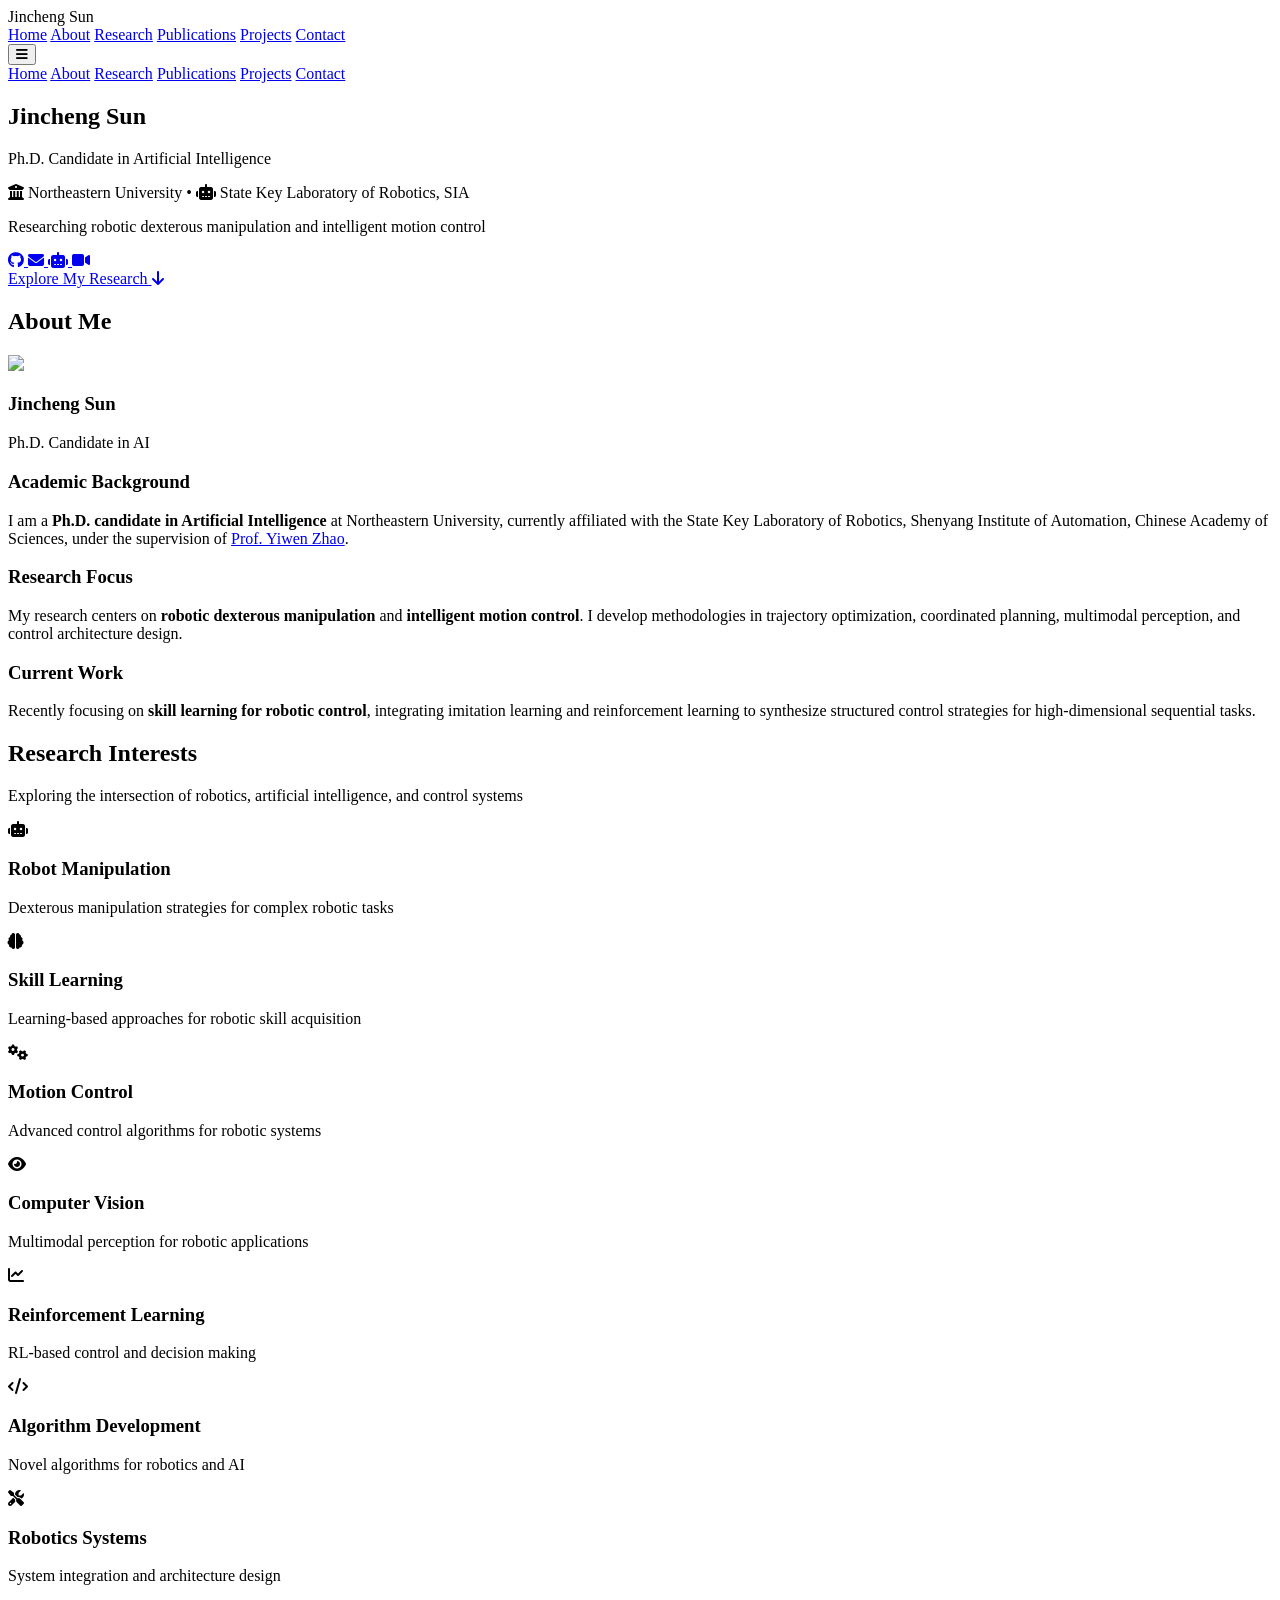
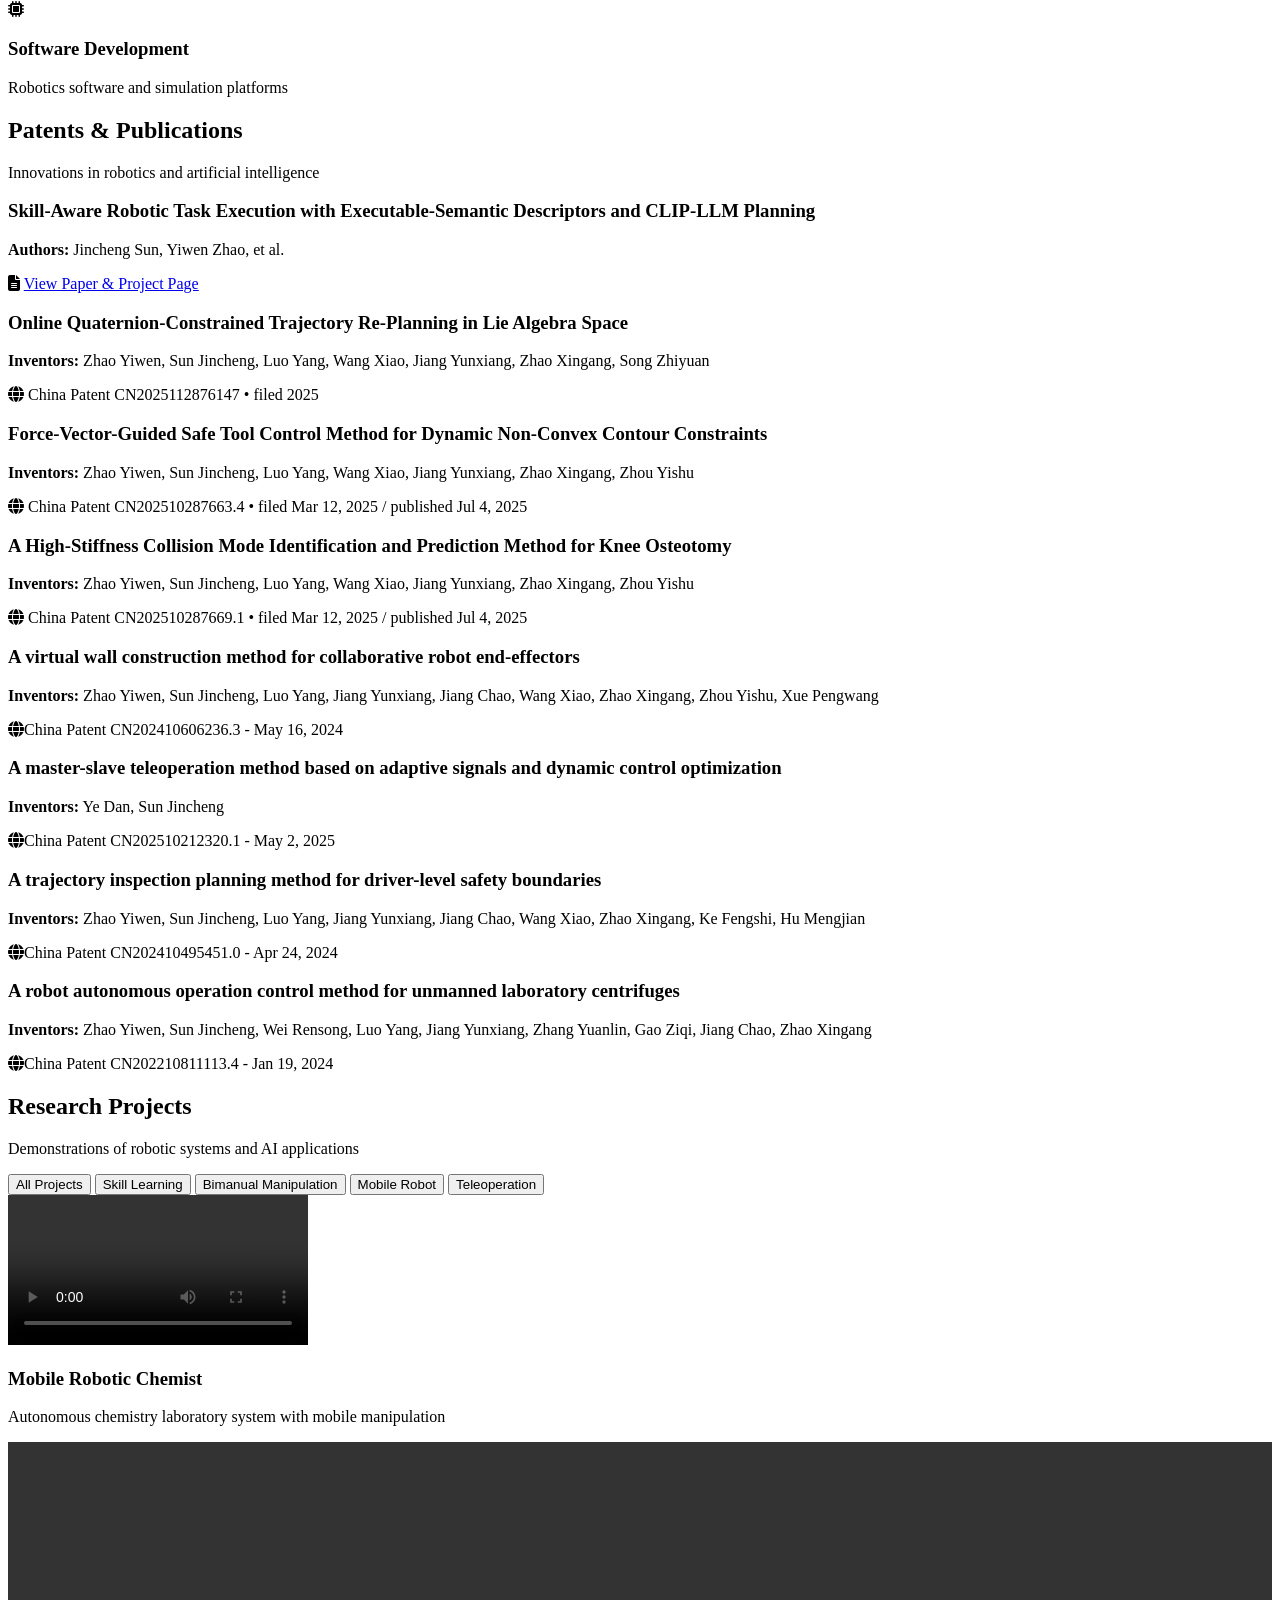
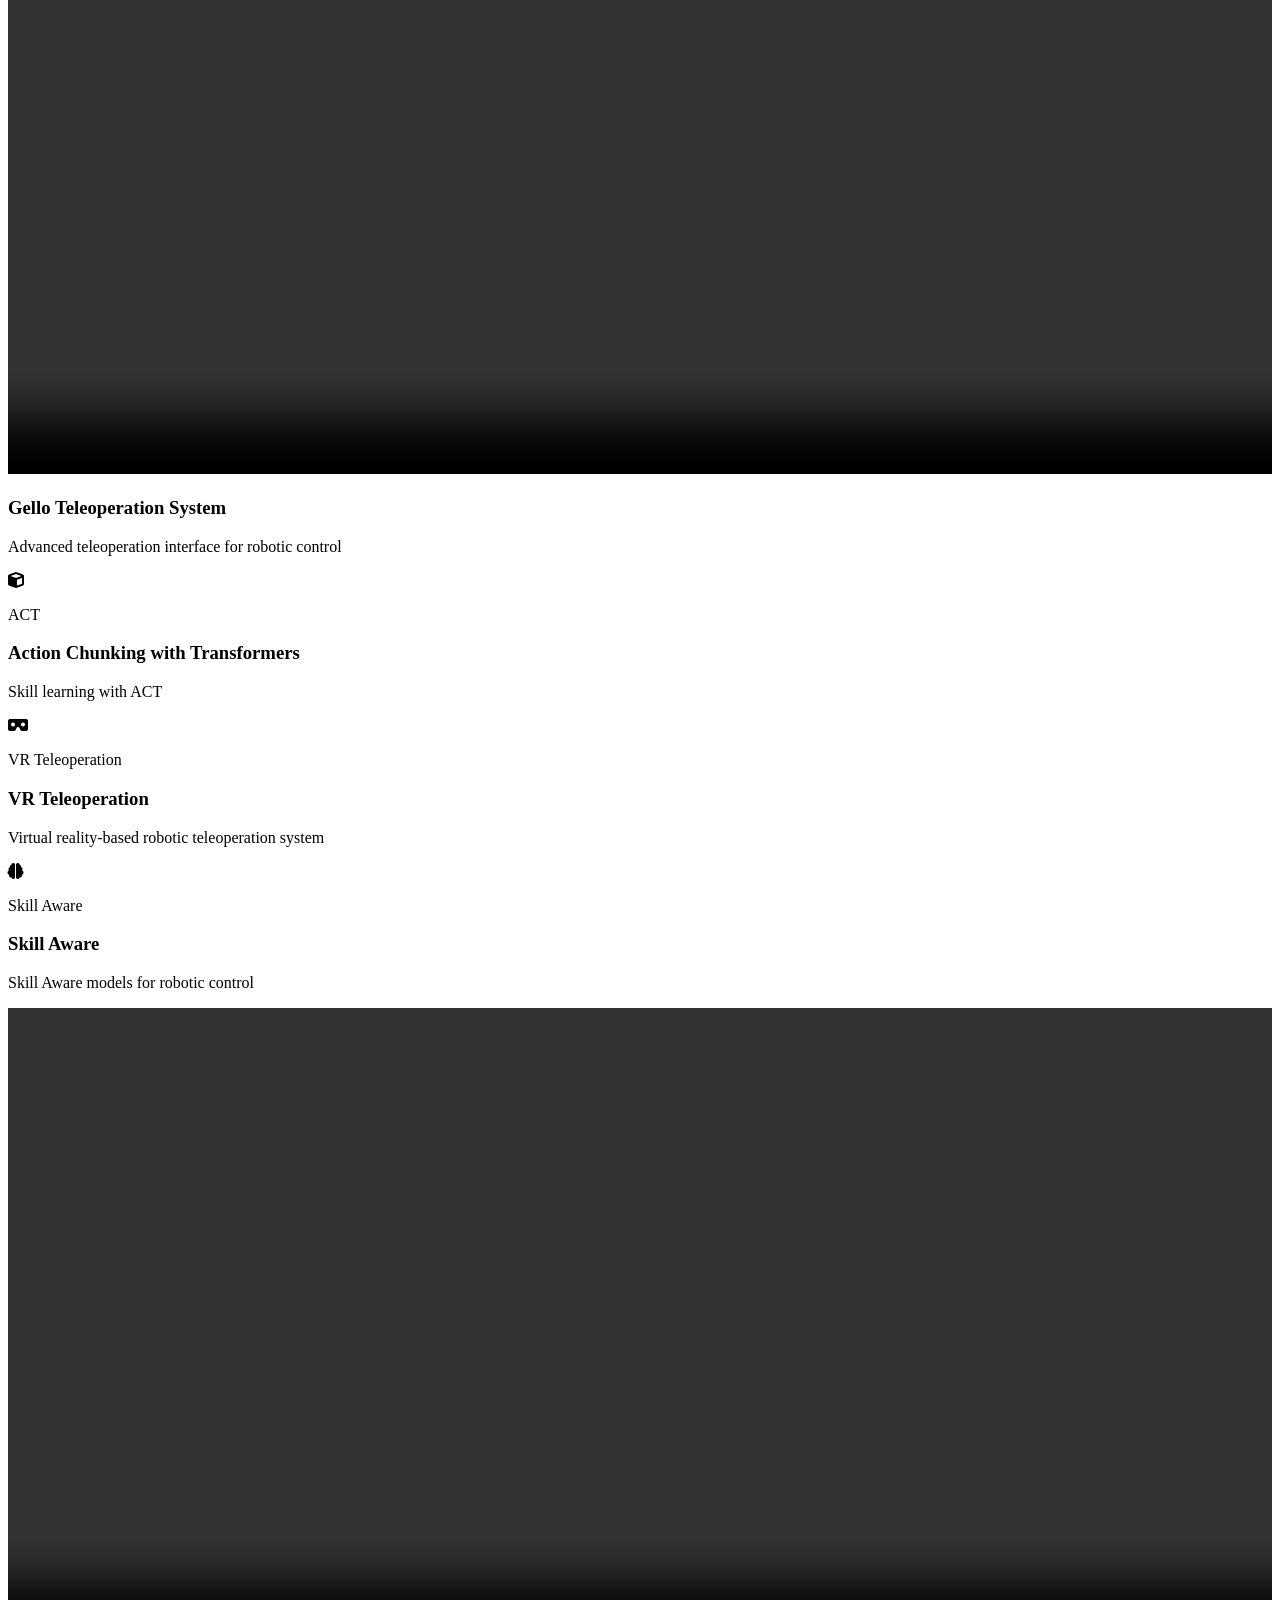
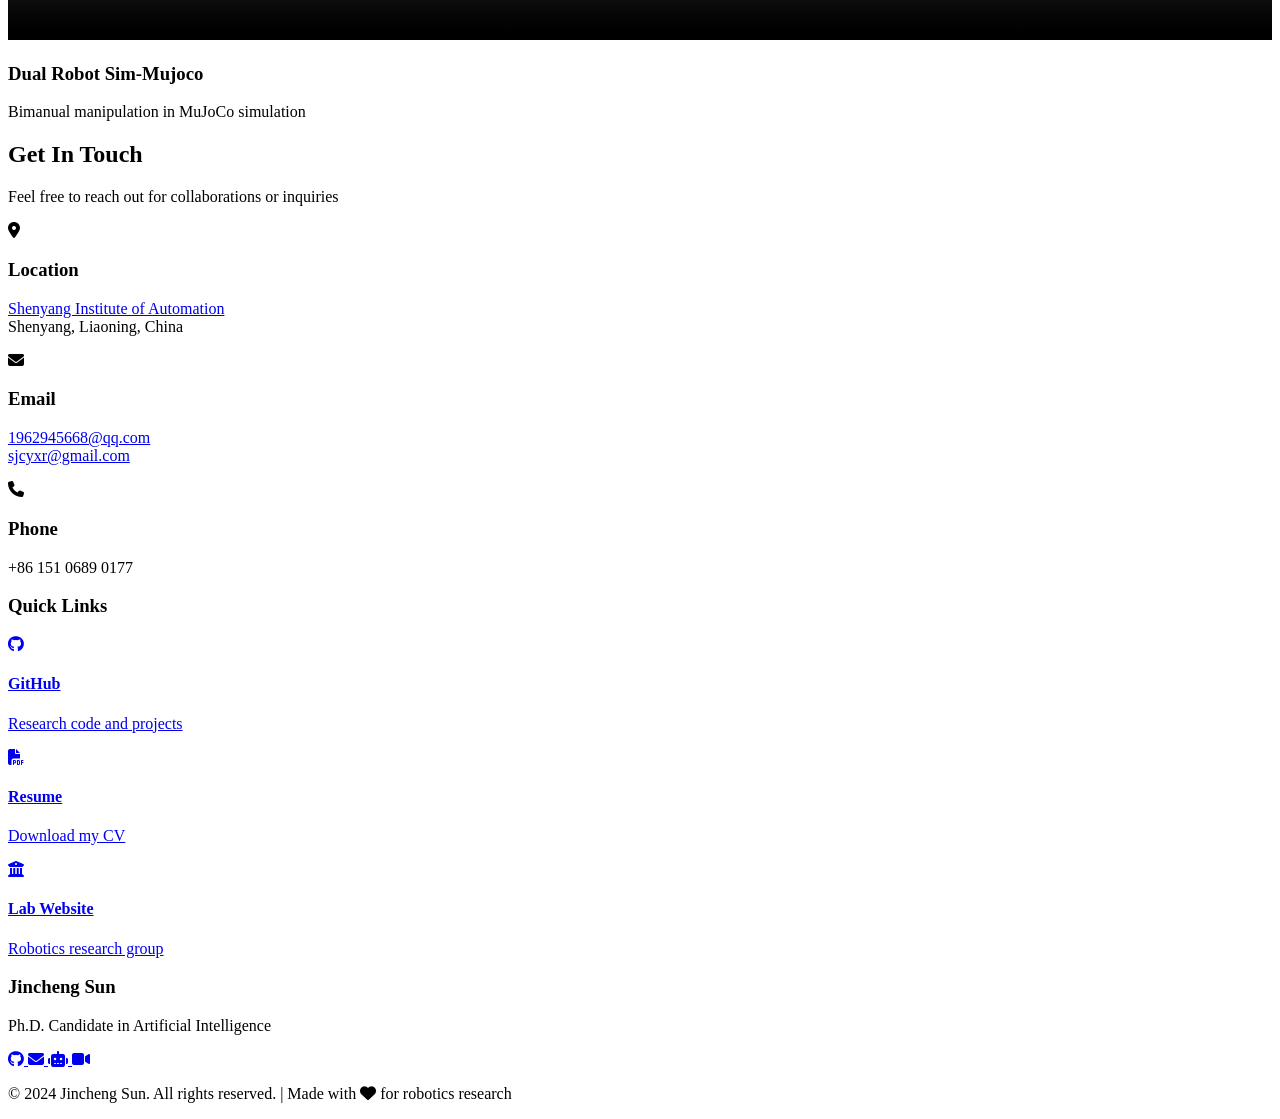
==== index.html @ 44d72db7 "删除 base url 删除 base url" ====
<!DOCTYPE html><html lang="en"><head>
<base >
    <meta charset="UTF-8"/>
    <meta name="viewport" content="width=device-width, initial-scale=1.0"/>
    <title>Jincheng Sun - Robotics &amp; AI Researcher</title>
    <meta name="description" content="Ph.D. candidate in Artificial Intelligence specializing in robotic dexterous manipulation and intelligent motion control"/>
    
    <!-- Google Fonts -->
    <link href="https://fonts.googleapis.com/css2?family=Inter:wght@300;400;500;600;700&amp;display=swap" rel="stylesheet"/>
    <link href="https://fonts.googleapis.com/css2?family=Crimson+Text:wght@400;600&amp;display=swap" rel="stylesheet"/>
    
    <!-- Font Awesome -->
    <link rel="stylesheet" href="https://cdnjs.cloudflare.com/ajax/libs/font-awesome/6.4.0/css/all.min.css"/>
    
    <!-- Tailwind CSS -->
    <script src="https://cdn.tailwindcss.com"></script>
    
    <!-- Custom CSS -->
    <link rel="stylesheet" href="style.css"/>
    
    <!-- Favicon -->
    <link rel="icon" type="image/png" href="data:image/svg+xml,&lt;svg xmlns=%22http://www.w3.org/2000/svg%22 viewBox=%220 0 100 100%22&gt;&lt;text y=%22.9em%22 font-size=%2290%22&gt;🤖&lt;/text&gt;&lt;/svg&gt;"/>

<body class="bg-gradient-to-br from-slate-50 to-blue-50 text-gray-800">
    <!-- Navigation -->
    <nav class="fixed top-0 w-full bg-white/90 backdrop-blur-md shadow-sm z-50 transition-all duration-300">
        <div class="max-w-7xl mx-auto px-4 sm:px-6 lg:px-8">
            <div class="flex justify-between items-center h-16">
                <div class="font-semibold text-xl text-blue-900">Jincheng Sun</div>
                <div class="hidden md:flex space-x-8">
                    <a href="#home" class="nav-link">Home</a>
                    <a href="#about" class="nav-link">About</a>
                    <a href="#research" class="nav-link">Research</a>
                    <a href="#publications" class="nav-link">Publications</a>
                    <a href="#projects" class="nav-link">Projects</a>
                    <a href="#contact" class="nav-link">Contact</a>
                </div>
                <div class="md:hidden">
                    <button id="mobile-menu-btn" class="text-blue-900">
                        <i class="fas fa-bars text-xl"></i>
                    </button>
                </div>
            </div>
        </div>
        <!-- Mobile Menu -->
        <div id="mobile-menu" class="hidden md:hidden bg-white/95 backdrop-blur-md border-t">
            <div class="px-2 pt-2 pb-3 space-y-1">
                <a href="#home" class="mobile-nav-link">Home</a>
                <a href="#about" class="mobile-nav-link">About</a>
                <a href="#research" class="mobile-nav-link">Research</a>
                <a href="#publications" class="mobile-nav-link">Publications</a>
                <a href="#projects" class="mobile-nav-link">Projects</a>
                <a href="#contact" class="mobile-nav-link">Contact</a>
            </div>
        </div>
    </nav>

    <!-- Hero Section -->
    <section id="home" class="min-h-screen flex items-center justify-center pt-16 px-4">
        <div class="max-w-6xl mx-auto text-center">
            <div class="mb-8">
                <h1 class="text-5xl md:text-7xl font-bold text-blue-900 mb-4 font-serif">
                    Jincheng Sun
                </h1>
                <div class="text-xl md:text-2xl text-blue-700 mb-6 font-medium">
                    <span id="typed-text"></span>
                </div>
                <!-- <p class="text-lg text-gray-600 max-w-3xl mx-auto leading-relaxed">
                    Ph.D. candidate in Artificial Intelligence at Northastern University  and State Key Laboratory of Robotics, Shenyang Institute of Automation, Chinese Academy of Sciences<br/>
                    Researching robotic dexterous manipulation and intelligent motion control
                </p> -->
                <p class="text-lg text-gray-600 dark:text-gray-300 max-w-3xl mx-auto leading-relaxed">
                    Ph.D. Candidate in Artificial Intelligence
                  </p>
                  <div class="max-w-3xl mx-auto
            flex flex-col items-center gap-4
            text-gray-500 dark:text-gray-400">
            <!-- 第一行：学校 / 实验室 -->
            <div class="flex items-center gap-3
                        bg-white/60 dark:bg-gray-800/60
                        rounded-full px-4 py-2 shadow-sm">
                <i class="fas fa-university text-blue-500"></i>
                <span class="text-sm md:text-base font-medium">Northeastern University</span>
                <span class="text-gray-300">•</span>
                <i class="fas fa-robot text-indigo-500"></i>
                <span class="text-sm md:text-base font-medium">State Key Laboratory of Robotics, SIA</span>
            </div>

            <!-- 第二行：研究方向 -->
            <p class="text-center text-sm text-gray-600 dark:text-gray-300 leading-relaxed">
                Researching robotic dexterous manipulation and intelligent motion control
            </p>
            </div>
            </div>
            
            <!-- Social Links -->
            <!-- <div class="flex justify-center space-x-6 mb-12">
                <a href="https://github.com/cheng9911" target="_blank" class="social-icon">
                    <i class="fab fa-github"></i>
                </a>
                <a href="mailto:sjcyxr@gmail.com" class="social-icon">
                    <i class="fas fa-envelope"></i>
                </a>
                <a href="http://rocos-sia.cn/" target="_blank" class="social-icon">
                    <i class="fas fa-robot"></i>
                </a>
                <a href="https://space.bilibili.com/623528115" target="_blank" class="social-icon">
                    <i class="fas fa-video"></i>
                </a>
            </div> -->
            <div class="flex justify-center space-x-6 mb-12">
                <a href="https://github.com/cheng9911" target="_blank" class="social-icon">
                    <i class="fab fa-github text-blue-800 hover:text-blue-500 transition-colors"></i>
                </a>
                <a href="mailto:sjcyxr@gmail.com" class="social-icon">
                    <i class="fas fa-envelope text-blue-800 hover:text-blue-500 transition-colors"></i>
                </a>
                <a href="http://rocos-sia.cn/" target="_blank" class="social-icon">
                    <i class="fas fa-robot text-blue-800 hover:text-blue-500 transition-colors"></i>
                </a>
                <a href="https://space.bilibili.com/623528115" target="_blank" class="social-icon">
                    <i class="fas fa-video text-blue-800 hover:text-blue-500 transition-colors"></i>
                </a>
            </div>
            
            <a href="#about" class="inline-flex items-center px-6 py-3 bg-blue-600 text-white rounded-lg hover:bg-blue-700 transition-colors duration-300">
                Explore My Research
                <i class="fas fa-arrow-down ml-2"></i>
            </a>
        </div>
    </section>

    <!-- About Section -->
    <section id="about" class="py-20 px-4">
        <div class="max-w-6xl mx-auto">
            <div class="text-center mb-16">
                <h2 class="text-4xl font-bold text-blue-900 mb-4">About Me</h2>
                <div class="w-24 h-1 bg-blue-600 mx-auto"></div>
            </div>
            
            <div class="grid md:grid-cols-2 gap-12 items-center">
                <div class="order-2 md:order-1">
                    <div class="bg-white rounded-2xl p-8 shadow-lg">
                        <div class="w-48 h-48 mx-auto mb-6 rounded-full overflow-hidden bg-gradient-to-br from-blue-100 to-indigo-200 flex items-center justify-center">
                           <img src="https://raw.githubusercontent.com/cheng9911/MyDevFolio/master/assets/img/sjc.jpg" >  
                          <!-- <i class="fas fa-user-graduate text-6xl text-blue-600"></i> -->
                        </div>
                        <div class="text-center">
                            <h3 class="text-2xl font-bold text-blue-900 mb-2">Jincheng Sun</h3>
                            <p class="text-blue-600 font-medium">Ph.D. Candidate in AI</p>
                        </div>
                    </div>
                </div>
                
                <div class="order-1 md:order-2">
                    <div class="space-y-6">
                        <div>
                            <h3 class="text-2xl font-semibold text-blue-900 mb-3">Academic Background</h3>
                            <p class="text-gray-700 leading-relaxed">
                                I am a <strong class="text-blue-700">Ph.D. candidate in Artificial Intelligence</strong> at Northeastern University, 
                                currently affiliated with the State Key Laboratory of Robotics, Shenyang Institute of Automation, 
                                Chinese Academy of Sciences, under the supervision of 
                                <a href="http://rocos-sia.cn/" target="_blank" class="text-blue-600 hover:underline font-semibold">Prof. Yiwen Zhao</a>.
                            </p>
                        </div>
                        
                        <div>
                            <h3 class="text-2xl font-semibold text-blue-900 mb-3">Research Focus</h3>
                            <p class="text-gray-700 leading-relaxed">
                                My research centers on <strong class="text-indigo-700">robotic dexterous manipulation</strong> and 
                                <strong class="text-indigo-700">intelligent motion control</strong>. I develop methodologies in 
                                <span class="text-emerald-700 font-medium">trajectory optimization</span>, 
                                <span class="text-emerald-700 font-medium">coordinated planning</span>, 
                                <span class="text-emerald-700 font-medium">multimodal perception</span>, and 
                                <span class="text-emerald-700 font-medium">control architecture design</span>.
                            </p>
                        </div>
                        
                        <div>
                            <h3 class="text-2xl font-semibold text-blue-900 mb-3">Current Work</h3>
                            <p class="text-gray-700 leading-relaxed">
                                Recently focusing on <strong class="text-emerald-700">skill learning for robotic control</strong>, 
                                integrating <span class="text-purple-700 font-medium">imitation learning</span> and 
                                <span class="text-purple-700 font-medium">reinforcement learning</span> to synthesize 
                                structured control strategies for high-dimensional sequential tasks.
                            </p>
                        </div>
                    </div>
                </div>
            </div>
        </div>
    </section>

    <!-- Research Interests -->
    <section id="research" class="py-20 px-4 bg-white/50">
        <div class="max-w-6xl mx-auto">
            <div class="text-center mb-16">
                <h2 class="text-4xl font-bold text-blue-900 mb-4">Research Interests</h2>
                <div class="w-24 h-1 bg-blue-600 mx-auto mb-6"></div>
                <p class="text-lg text-gray-600 max-w-3xl mx-auto">
                    Exploring the intersection of robotics, artificial intelligence, and control systems
                </p>
            </div>
            
            <div class="grid md:grid-cols-2 lg:grid-cols-4 gap-6">
                <div class="research-card">
                    <div class="research-icon">
                        <i class="fas fa-robot text-3xl text-blue-600"></i>
                    </div>
                    <h3 class="text-xl font-semibold text-blue-900 mb-3">Robot Manipulation</h3>
                    <p class="text-gray-600">Dexterous manipulation strategies for complex robotic tasks</p>
                </div>
                
                <div class="research-card">
                    <div class="research-icon">
                        <i class="fas fa-brain text-3xl text-purple-600"></i>
                    </div>
                    <h3 class="text-xl font-semibold text-blue-900 mb-3">Skill Learning</h3>
                    <p class="text-gray-600">Learning-based approaches for robotic skill acquisition</p>
                </div>
                
                <div class="research-card">
                    <div class="research-icon">
                        <i class="fas fa-cogs text-3xl text-emerald-600"></i>
                    </div>
                    <h3 class="text-xl font-semibold text-blue-900 mb-3">Motion Control</h3>
                    <p class="text-gray-600">Advanced control algorithms for robotic systems</p>
                </div>
                
                <div class="research-card">
                    <div class="research-icon">
                        <i class="fas fa-eye text-3xl text-indigo-600"></i>
                    </div>
                    <h3 class="text-xl font-semibold text-blue-900 mb-3">Computer Vision</h3>
                    <p class="text-gray-600">Multimodal perception for robotic applications</p>
                </div>
                
                <div class="research-card">
                    <div class="research-icon">
                        <i class="fas fa-chart-line text-3xl text-orange-600"></i>
                    </div>
                    <h3 class="text-xl font-semibold text-blue-900 mb-3">Reinforcement Learning</h3>
                    <p class="text-gray-600">RL-based control and decision making</p>
                </div>
                
                <div class="research-card">
                    <div class="research-icon">
                        <i class="fas fa-code text-3xl text-red-600"></i>
                    </div>
                    <h3 class="text-xl font-semibold text-blue-900 mb-3">Algorithm Development</h3>
                    <p class="text-gray-600">Novel algorithms for robotics and AI</p>
                </div>
                
                <div class="research-card">
                    <div class="research-icon">
                        <i class="fas fa-tools text-3xl text-yellow-600"></i>
                    </div>
                    <h3 class="text-xl font-semibold text-blue-900 mb-3">Robotics Systems</h3>
                    <p class="text-gray-600">System integration and architecture design</p>
                </div>
                
                <div class="research-card">
                    <div class="research-icon">
                        <i class="fas fa-microchip text-3xl text-teal-600"></i>
                    </div>
                    <h3 class="text-xl font-semibold text-blue-900 mb-3">Software Development</h3>
                    <p class="text-gray-600">Robotics software and simulation platforms</p>
                </div>
            </div>
        </div>
    </section>

    <!-- Publications Section -->
    <section id="publications" class="py-20 px-4">
        <div class="max-w-6xl mx-auto">
            <div class="text-center mb-16">
                <h2 class="text-4xl font-bold text-blue-900 mb-4">Patents &amp; Publications</h2>
                <div class="w-24 h-1 bg-blue-600 mx-auto mb-6"></div>
                <p class="text-lg text-gray-600">Innovations in robotics and artificial intelligence</p>
            </div>
            
            <div class="space-y-6">
              <!-- 新增论文卡片 -->
                <div class="publication-card">
                  
                  <div class="publication-content">
                    <h3 class="text-lg font-semibold text-blue-900 mb-2">
                      Skill-Aware Robotic Task Execution with Executable-Semantic Descriptors and CLIP-LLM Planning
                    </h3>
                    <p class="text-sm text-gray-600 mb-2">
                      <strong>Authors:</strong> Jincheng Sun, Yiwen Zhao, et al.
                    </p>
                    <p class="text-sm text-blue-600">
                      <i class="fas fa-file-alt mr-2"></i>
                      <a href="https://cheng9911.github.io/S-RTE/" target="_blank" rel="noopener" class="hover:underline">
                        View Paper & Project Page
                      </a>
                    </p>
                  </div>
                </div>
                <!-- 新增“李代数四元数轨迹重规划”专利卡片 -->
                <div class="publication-card">
                
                  <div class="publication-content">
                    <h3 class="text-lg font-semibold text-blue-900 mb-2">
                      Online Quaternion-Constrained Trajectory Re-Planning in Lie Algebra Space
                    </h3>
                    <p class="text-sm text-gray-600 mb-2">
                      <strong>Inventors:</strong> Zhao Yiwen, Sun Jincheng, Luo Yang, Wang Xiao, Jiang Yunxiang, Zhao Xingang, Song Zhiyuan
                    </p>
                    <p class="text-sm text-blue-600">
                      <i class="fas fa-globe mr-2"></i>
                      China Patent CN2025112876147 • filed 2025
                    </p>
                  </div>
                </div>
                <!-- 新增“力矢量引导刀具安全控制”专利卡片 -->
                <div class="publication-card">
                
                  <div class="publication-content">
                    <h3 class="text-lg font-semibold text-blue-900 mb-2">
                      Force-Vector-Guided Safe Tool Control Method for Dynamic Non-Convex Contour Constraints
                    </h3>
                    <p class="text-sm text-gray-600 mb-2">
                      <strong>Inventors:</strong> Zhao Yiwen, Sun Jincheng, Luo Yang, Wang Xiao, Jiang Yunxiang, Zhao Xingang, Zhou Yishu
                    </p>
                    <p class="text-sm text-blue-600">
                      <i class="fas fa-globe mr-2"></i>
                      China Patent CN202510287663.4 • filed Mar 12, 2025 / published Jul 4, 2025
                    </p>
                  </div>
                </div>

                  <!-- 新增膝关节专利卡片 -->
                  <div class="publication-card">
                    
                    <div class="publication-content">
                      <h3 class="text-lg font-semibold text-blue-900 mb-2">
                        A High-Stiffness Collision Mode Identification and Prediction Method for Knee Osteotomy
                      </h3>
                      <p class="text-sm text-gray-600 mb-2">
                        <strong>Inventors:</strong> Zhao Yiwen, Sun Jincheng, Luo Yang, Wang Xiao, Jiang Yunxiang, Zhao Xingang, Zhou Yishu
                      </p>
                      <p class="text-sm text-blue-600">
                        <i class="fas fa-globe mr-2"></i>
                        China Patent CN202510287669.1 • filed Mar 12, 2025 / published Jul 4, 2025
                      </p>
                    </div>
                  </div>


              
                
                    <!-- 新增论文卡片 -->
                <div class="publication-card">
                    
                    
                    <div class="publication-content">
                        <h3 class="text-lg font-semibold text-blue-900 mb-2">
                            A virtual wall construction method for collaborative robot end-effectors
                        </h3>
                        <p class="text-sm text-gray-600 mb-2">
                            <strong>Inventors:</strong> Zhao Yiwen, Sun Jincheng, Luo Yang, Jiang Yunxiang, Jiang Chao, Wang Xiao, Zhao Xingang, Zhou Yishu, Xue Pengwang
                        </p>
                        <p class="text-sm text-blue-600">
                            <i class="fas fa-globe mr-2"></i>China Patent CN202410606236.3 - May 16, 2024
                        </p>
                    </div>
                </div>
                
                
                <div class="publication-card">
                    
                    <div class="publication-content">
                        <h3 class="text-lg font-semibold text-blue-900 mb-2">
                            A master-slave teleoperation method based on adaptive signals and dynamic control optimization
                        </h3>
                        <p class="text-sm text-gray-600 mb-2">
                            <strong>Inventors:</strong> Ye Dan, Sun Jincheng
                        </p>
                        <p class="text-sm text-blue-600">
                            <i class="fas fa-globe mr-2"></i>China Patent CN202510212320.1 - May 2, 2025
                        </p>
                    </div>
                </div>
                
                <div class="publication-card">
                    
                    <div class="publication-content">
                        <h3 class="text-lg font-semibold text-blue-900 mb-2">
                            A trajectory inspection planning method for driver-level safety boundaries
                        </h3>
                        <p class="text-sm text-gray-600 mb-2">
                            <strong>Inventors:</strong> Zhao Yiwen, Sun Jincheng, Luo Yang, Jiang Yunxiang, Jiang Chao, Wang Xiao, Zhao Xingang, Ke Fengshi, Hu Mengjian
                        </p>
                        <p class="text-sm text-blue-600">
                            <i class="fas fa-globe mr-2"></i>China Patent CN202410495451.0 - Apr 24, 2024
                        </p>
                    </div>
                </div>
                
                <div class="publication-card">
               
                    <div class="publication-content">
                        <h3 class="text-lg font-semibold text-blue-900 mb-2">
                            A robot autonomous operation control method for unmanned laboratory centrifuges
                        </h3>
                        <p class="text-sm text-gray-600 mb-2">
                            <strong>Inventors:</strong> Zhao Yiwen, Sun Jincheng, Wei Rensong, Luo Yang, Jiang Yunxiang, Zhang Yuanlin, Gao Ziqi, Jiang Chao, Zhao Xingang
                        </p>
                        <p class="text-sm text-blue-600">
                            <i class="fas fa-globe mr-2"></i>China Patent CN202210811113.4 - Jan 19, 2024
                        </p>
                    </div>

                    
                </div>
               </div>
          
        </div>
    </section>

    <!-- Projects Section -->
    <section id="projects" class="py-20 px-4 bg-white/50">
        <div class="max-w-6xl mx-auto">
            <div class="text-center mb-16">
                <h2 class="text-4xl font-bold text-blue-900 mb-4">Research Projects</h2>
                <div class="w-24 h-1 bg-blue-600 mx-auto mb-6"></div>
                <p class="text-lg text-gray-600">Demonstrations of robotic systems and AI applications</p>
            </div>
            
            <!-- Project Filters -->
            <div class="flex flex-wrap justify-center gap-4 mb-12">
                <button class="filter-btn active" data-filter="all">All Projects</button>
                <button class="filter-btn" data-filter="skill">Skill Learning</button>
                <button class="filter-btn" data-filter="dual">Bimanual Manipulation</button>
                <button class="filter-btn" data-filter="mobile">Mobile Robot</button>
                <button class="filter-btn" data-filter="teleop">Teleoperation</button>
            </div>
            
            <div class="grid md:grid-cols-2 lg:grid-cols-3 gap-8" id="projects-grid">
                <!-- Mobile Robotic Chemist -->
                <div class="project-card filter-mobile" data-category="mobile">
                    <div class="project-video video-16-9 rounded-xl overflow-hidden">
                         <video class="img-fluid" controls>
                            <source src="https://raw.githubusercontent.com/cheng9911/MyDevFolio/master/assets/videos/chemist.mp4" type="video/mp4">
                            Your browser does not support the video tag.
                         </video>
                        
                    </div>
                    <div class="project-info">
                        <h3 class="text-xl font-semibold text-blue-900 mb-2">Mobile Robotic Chemist</h3>
                        <p class="text-gray-600">Autonomous chemistry laboratory system with mobile manipulation</p>
                    </div>
                </div>
                
                <!-- Gello Teleoperation System -->
                <div class="project-card filter-teleop" data-category="teleop">
                    <div class="project-video video-16-9 rounded-xl overflow-hidden">
                         <video class="img-fluid" controls style="width:100%">
                            <source src="https://raw.githubusercontent.com/cheng9911/MyDevFolio/master/assets/videos/te_franka.mp4" type="video/mp4">
                            <!-- Your browser does not support the video tag. -->
                            </video>
                    </div>
                    <div class="project-info">
                        <h3 class="text-xl font-semibold text-blue-900 mb-2">Gello Teleoperation System</h3>
                        <p class="text-gray-600">Advanced teleoperation interface for robotic control</p>
                    </div>
                </div>
                
                <!-- 3D Diffusion -->
                <div class="project-card filter-skill" data-category="skill">
                    <div class="project-video">
                        <div class="video-placeholder">
                            <i class="fas fa-cube text-4xl text-emerald-600"></i>
                            <p class="mt-4 text-gray-600">ACT</p>
                        </div>
                    </div>
                    <div class="project-info">
                        <h3 class="text-xl font-semibold text-blue-900 mb-2">Action Chunking with Transformers</h3>
                        <p class="text-gray-600">Skill learning with ACT</p>
                    </div>
                </div>
                
                <!-- VR Teleoperation -->
                <div class="project-card filter-teleop" data-category="teleop">
                    <div class="project-video">
                        <div class="video-placeholder">
                            <i class="fas fa-vr-cardboard text-4xl text-indigo-600"></i>
                            <p class="mt-4 text-gray-600">VR Teleoperation</p>
                        </div>
                    </div>
                    <div class="project-info">
                        <h3 class="text-xl font-semibold text-blue-900 mb-2">VR Teleoperation</h3>
                        <p class="text-gray-600">Virtual reality-based robotic teleoperation system</p>
                    </div>
                </div>
                
                <!-- LLM Integration -->
                <div class="project-card filter-skill" data-category="skill">
                    <div class="project-video">
                        <div class="video-placeholder">
                            <i class="fas fa-brain text-4xl text-orange-600"></i>
                            <p class="mt-4 text-gray-600">Skill Aware</p>
                        </div>
                    </div>
                    <div class="project-info">
                        <h3 class="text-xl font-semibold text-blue-900 mb-2">Skill Aware</h3>
                        <p class="text-gray-600">Skill Aware models for robotic control</p>
                    </div>
                </div>
                
                <!-- Dual Robot System -->
                <div class="project-card filter-dual" data-category="dual">
                    <div class="project-video">
                        <video class="img-fluid" controls style="width:100%">
                        <source src="https://raw.githubusercontent.com/cheng9911/MyDevFolio/master/assets/videos/dual_sim.mp4" type="video/mp4">
                        <!-- Your browser does not support the video tag. -->
                        </video>
                    </div>
                    <div class="project-info">
                        <h3 class="text-xl font-semibold text-blue-900 mb-2">Dual Robot Sim-Mujoco</h3>
                        <p class="text-gray-600">Bimanual manipulation in MuJoCo simulation</p>
                    </div>
                </div>
            </div>
        </div>
    </section>

    <!-- Contact Section -->
    <section id="contact" class="py-20 px-4">
        <div class="max-w-4xl mx-auto">
            <div class="text-center mb-16">
                <h2 class="text-4xl font-bold text-blue-900 mb-4">Get In Touch</h2>
                <div class="w-24 h-1 bg-blue-600 mx-auto mb-6"></div>
                <p class="text-lg text-gray-600">Feel free to reach out for collaborations or inquiries</p>
            </div>
            
            <div class="grid md:grid-cols-2 gap-8">
                <div class="space-y-6">
                    <div class="contact-card">
                        <div class="contact-icon">
                            <i class="fas fa-map-marker-alt text-blue-600"></i>
                        </div>
                        <div>
                            <h3 class="text-lg font-semibold text-blue-900 mb-1">Location</h3>
                            <p class="text-gray-600">
                                <a href="https://sia.cas.cn/gkjj/dlwz/" target="_blank" class="hover:text-blue-600 transition-colors">
                                    Shenyang Institute of Automation
                                </a><br/>
                                Shenyang, Liaoning, China
                            </p>
                        </div>
                    </div>
                    
                    <div class="contact-card">
                        <div class="contact-icon">
                            <i class="fas fa-envelope text-blue-600"></i>
                        </div>
                        <div>
                            <h3 class="text-lg font-semibold text-blue-900 mb-1">Email</h3>
                            <p class="text-gray-600">
                                <a href="mailto:1962945668@qq.com" class="hover:text-blue-600 transition-colors">1962945668@qq.com</a><br/>
                                <a href="mailto:sjcyxr@gmail.com" class="hover:text-blue-600 transition-colors">sjcyxr@gmail.com</a>
                            </p>
                        </div>
                    </div>
                    
                    <div class="contact-card">
                        <div class="contact-icon">
                            <i class="fas fa-phone text-blue-600"></i>
                        </div>
                        <div>
                            <h3 class="text-lg font-semibold text-blue-900 mb-1">Phone</h3>
                            <p class="text-gray-600">+86 151 0689 0177</p>
                        </div>
                    </div>
                </div>
                
                <div class="bg-white rounded-2xl p-8 shadow-lg">
                    <h3 class="text-2xl font-semibold text-blue-900 mb-6">Quick Links</h3>
                    <div class="space-y-4">
                        <a href="https://github.com/cheng9911" target="_blank" class="flex items-center p-4 bg-gray-50 rounded-lg hover:bg-blue-50 transition-colors">
                            <i class="fab fa-github text-2xl text-gray-700 mr-4"></i>
                            <div>
                                <h4 class="font-semibold text-blue-900">GitHub</h4>
                                <p class="text-sm text-gray-600">Research code and projects</p>
                            </div>
                        </a>
                        
                        <a href="https://drive.google.com/file/d/1iHBNV2UkH5LkhAP-1hYRZ2Ez_BQ6g4S7/view?usp=sharing" target="_blank" class="flex items-center p-4 bg-gray-50 rounded-lg hover:bg-blue-50 transition-colors">
                            <i class="fas fa-file-pdf text-2xl text-red-600 mr-4"></i>
                            <div>
                                <h4 class="font-semibold text-blue-900">Resume</h4>
                                <p class="text-sm text-gray-600">Download my CV</p>
                            </div>
                        </a>
                        
                        <a href="http://rocos-sia.cn/" target="_blank" class="flex items-center p-4 bg-gray-50 rounded-lg hover:bg-blue-50 transition-colors">
                            <i class="fas fa-university text-2xl text-blue-600 mr-4"></i>
                            <div>
                                <h4 class="font-semibold text-blue-900">Lab Website</h4>
                                <p class="text-sm text-gray-600">Robotics research group</p>
                            </div>
                        </a>
                    </div>
                </div>
            </div>
        </div>
    </section>

    <!-- Footer -->
    <footer class="bg-blue-900 text-white py-12">
        <div class="max-w-6xl mx-auto px-4 text-center">
            <div class="mb-6">
                <h3 class="text-2xl font-bold mb-2">Jincheng Sun</h3>
                <p class="text-blue-200">Ph.D. Candidate in Artificial Intelligence</p>
            </div>
            
            <div class="flex justify-center space-x-6 mb-8">
                <a href="https://github.com/cheng9911" target="_blank" class="text-blue-200 hover:text-white transition-colors">
                    <i class="fab fa-github text-xl"></i>
                </a>
                <a href="mailto:sjcyxr@gmail.com" class="text-blue-200 hover:text-white transition-colors">
                    <i class="fas fa-envelope text-xl"></i>
                </a>
                <a href="http://rocos-sia.cn/" target="_blank" class="text-blue-200 hover:text-white transition-colors">
                    <i class="fas fa-robot text-xl"></i>
                </a>
                <a href="https://space.bilibili.com/623528115" target="_blank" class="text-blue-200 hover:text-white transition-colors">
                    <i class="fas fa-video text-xl"></i>
                </a>
            </div>
            
            <div class="border-t border-blue-800 pt-6">
                <p class="text-blue-200">
                    © 2024 Jincheng Sun. All rights reserved. | 
                    Made with <i class="fas fa-heart text-red-400"></i> for robotics research
                </p>
            </div>
        </div>
    </footer>

    <!-- Scripts -->
    <script src="https://cdnjs.cloudflare.com/ajax/libs/typed.js/2.0.12/typed.min.js"></script>
    <script src="script.js"></script>

</body></html>
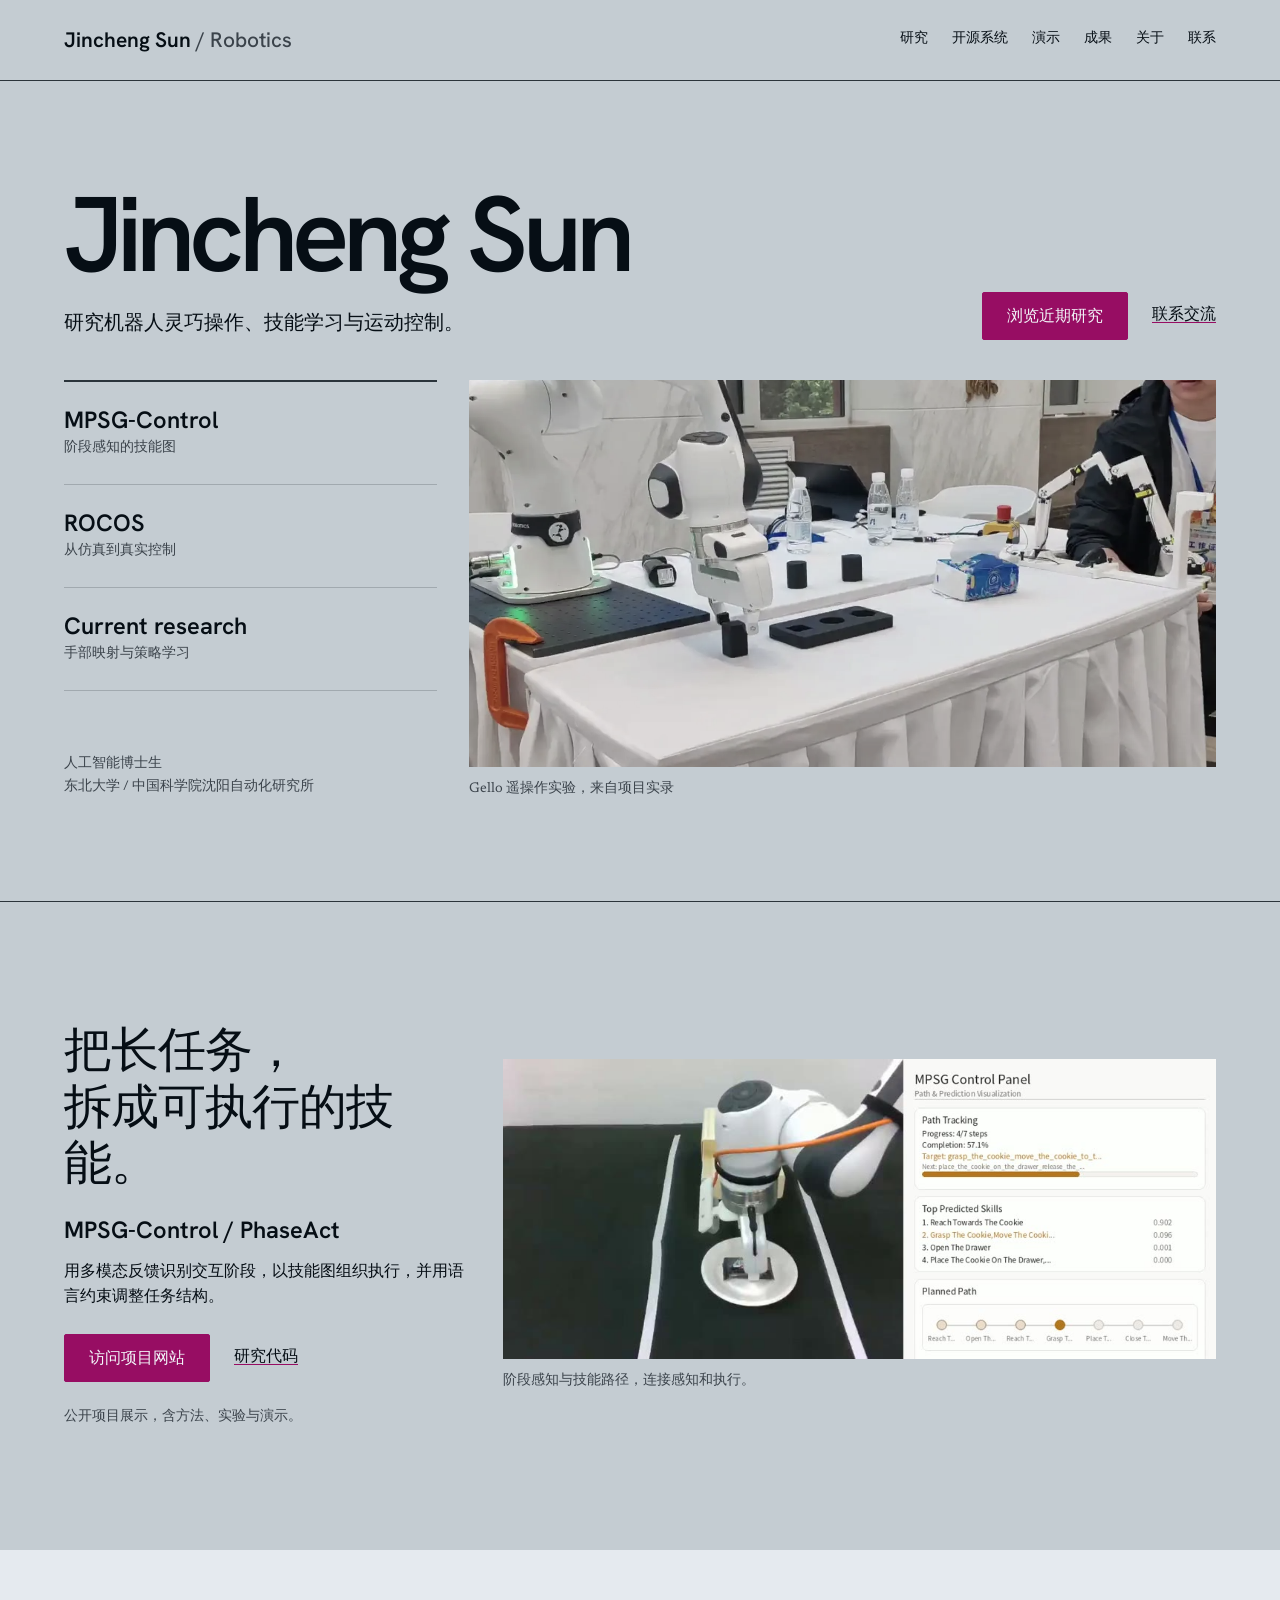
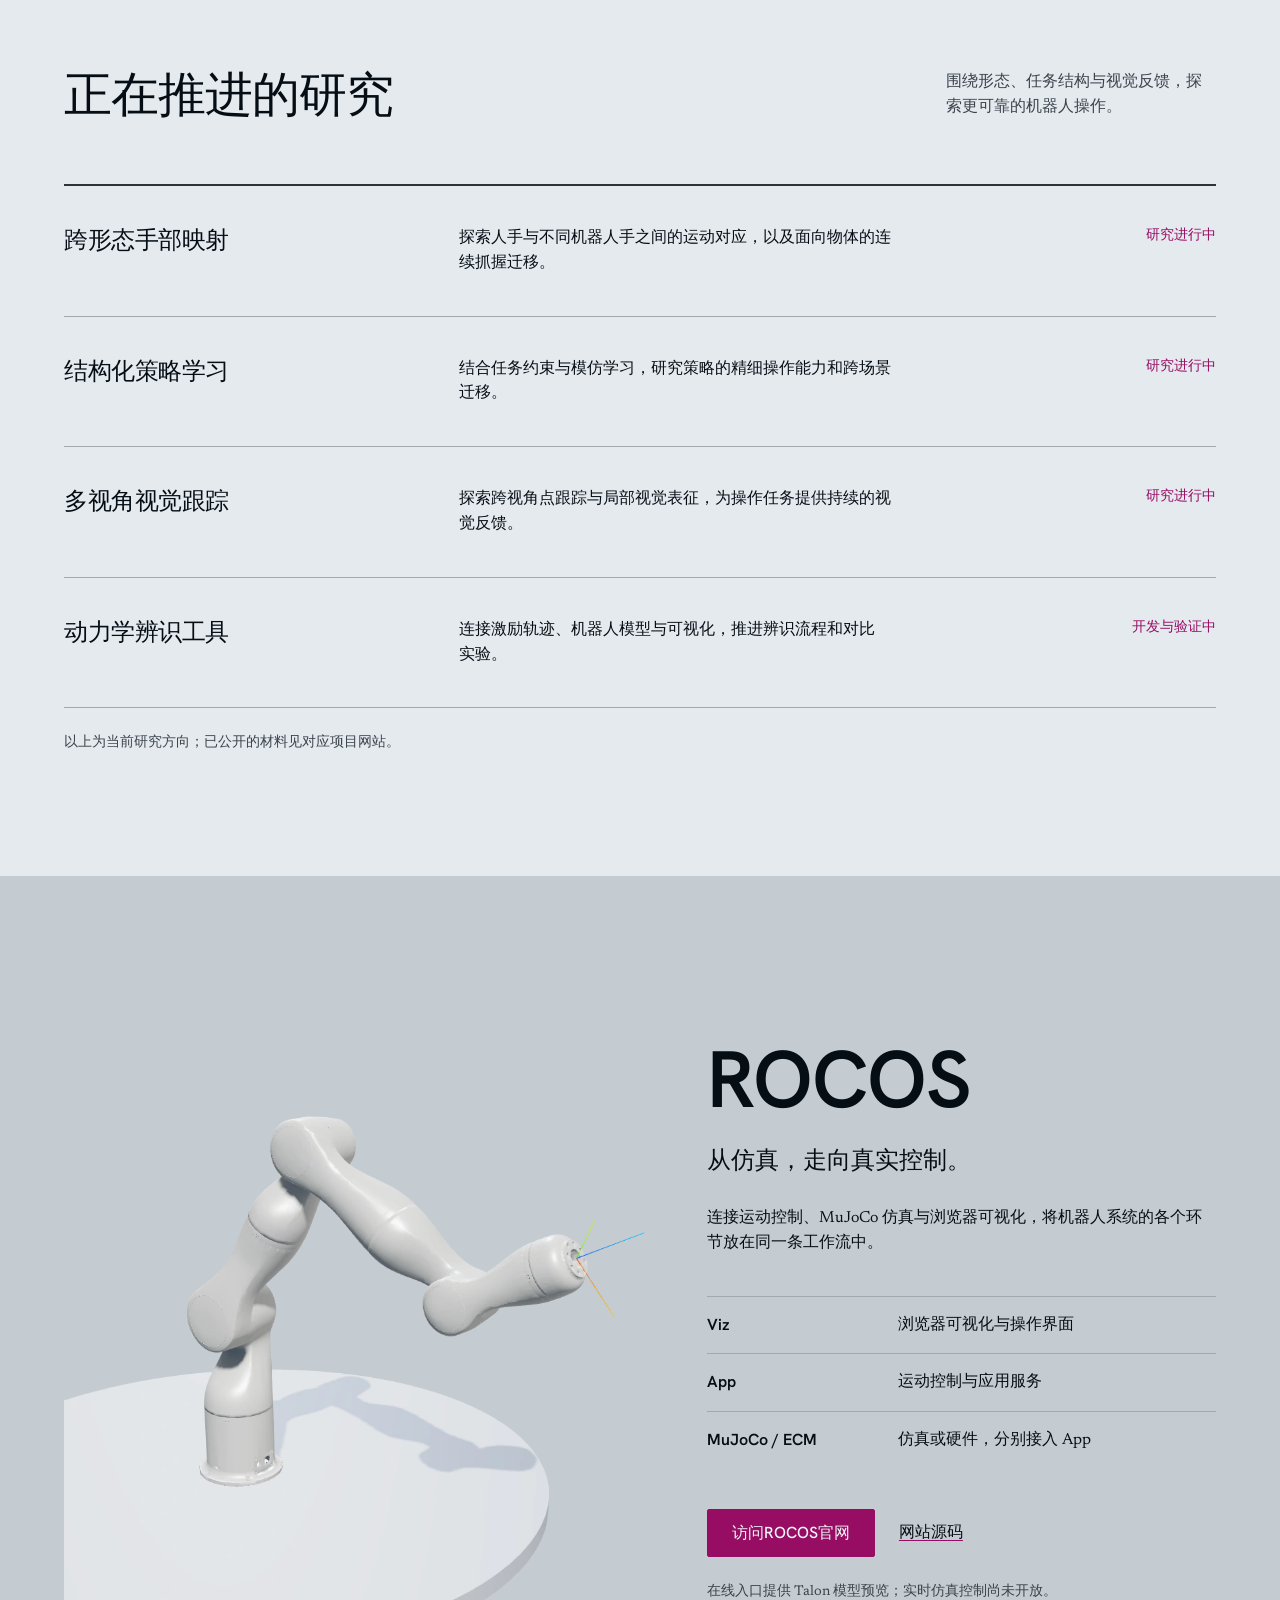
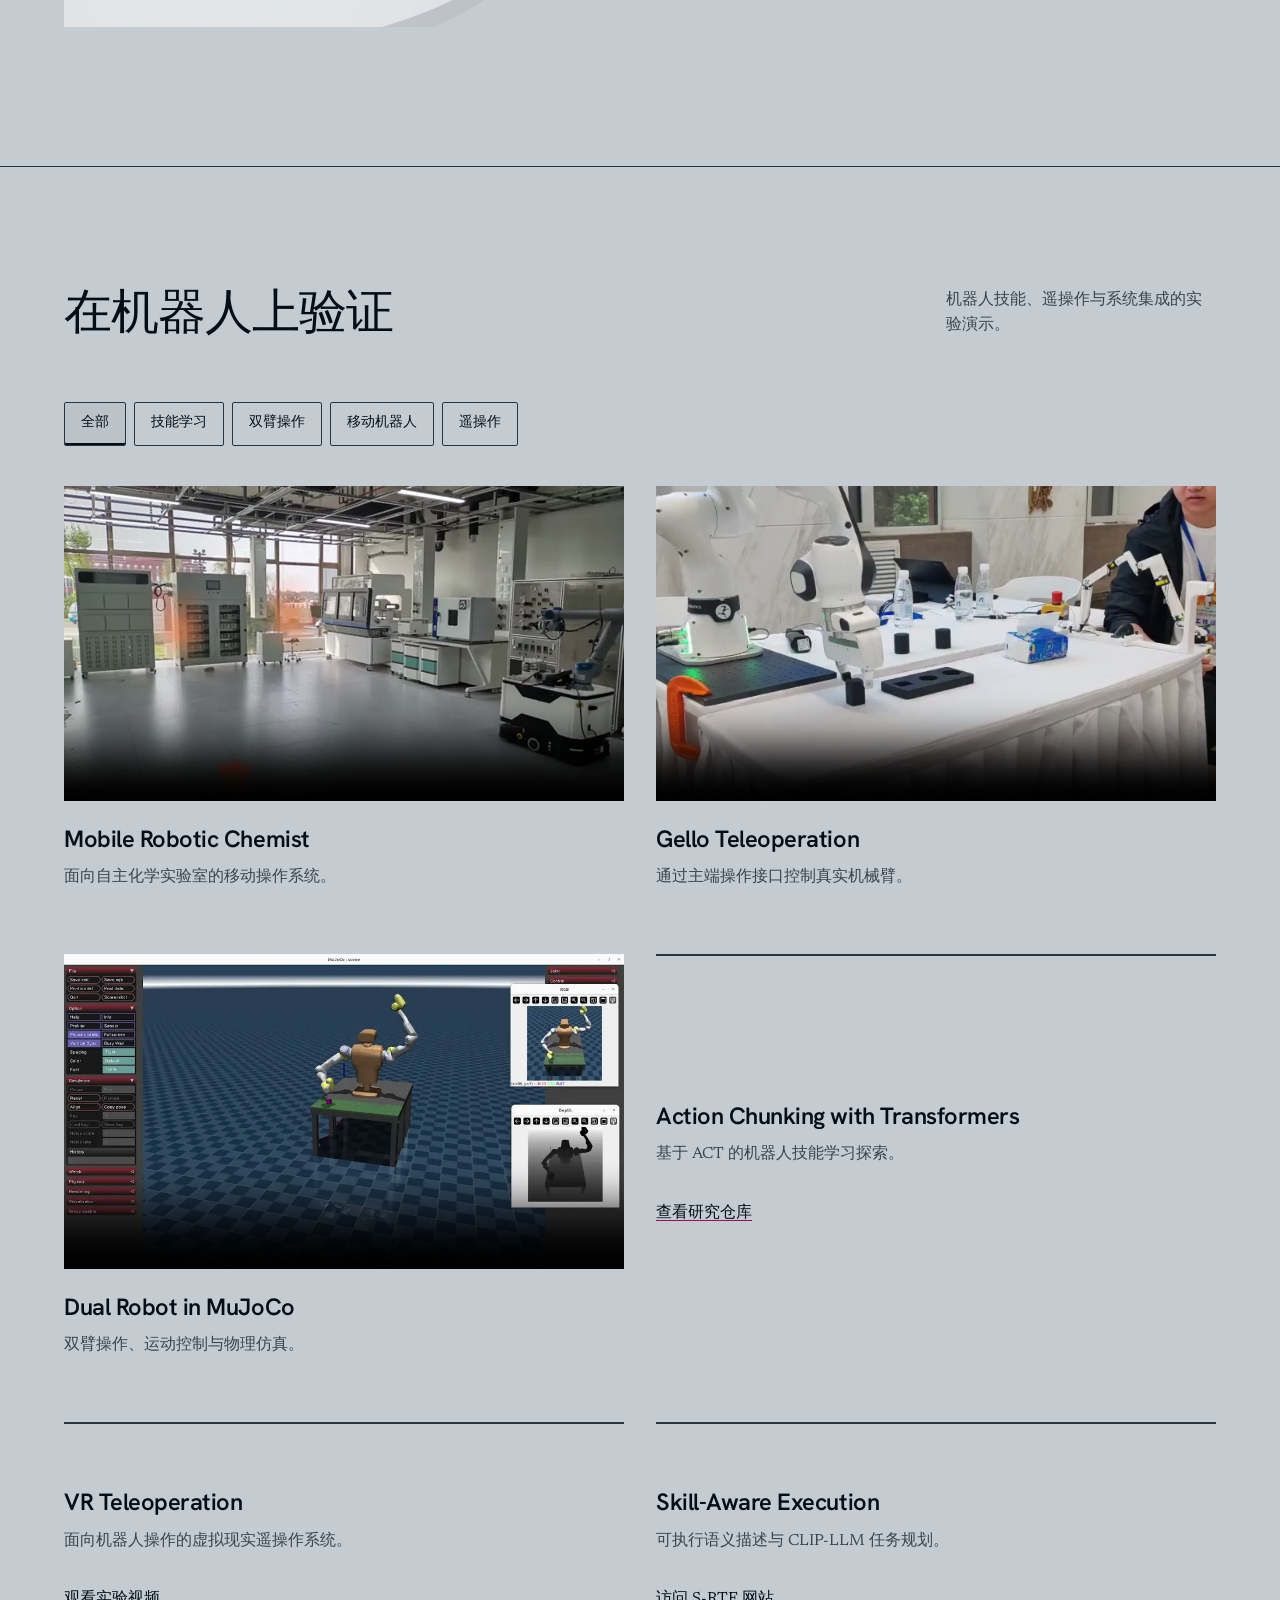
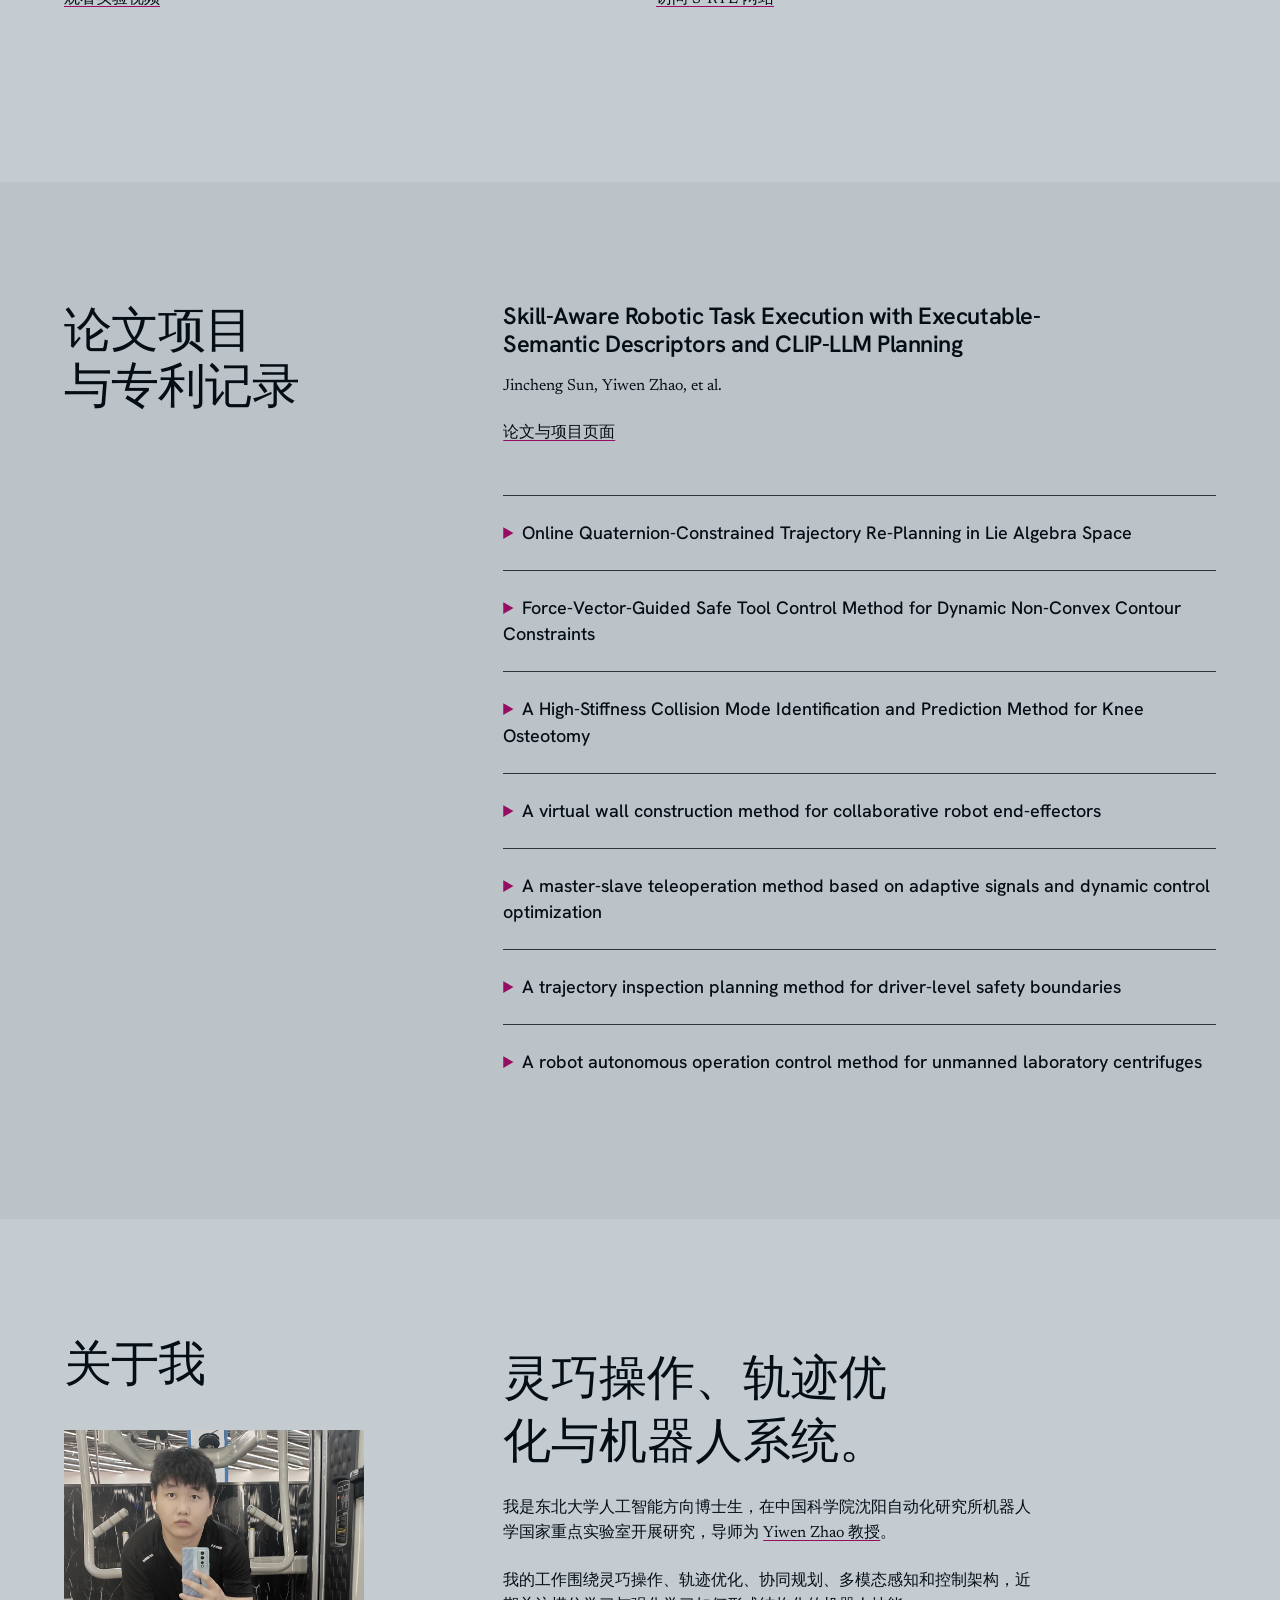
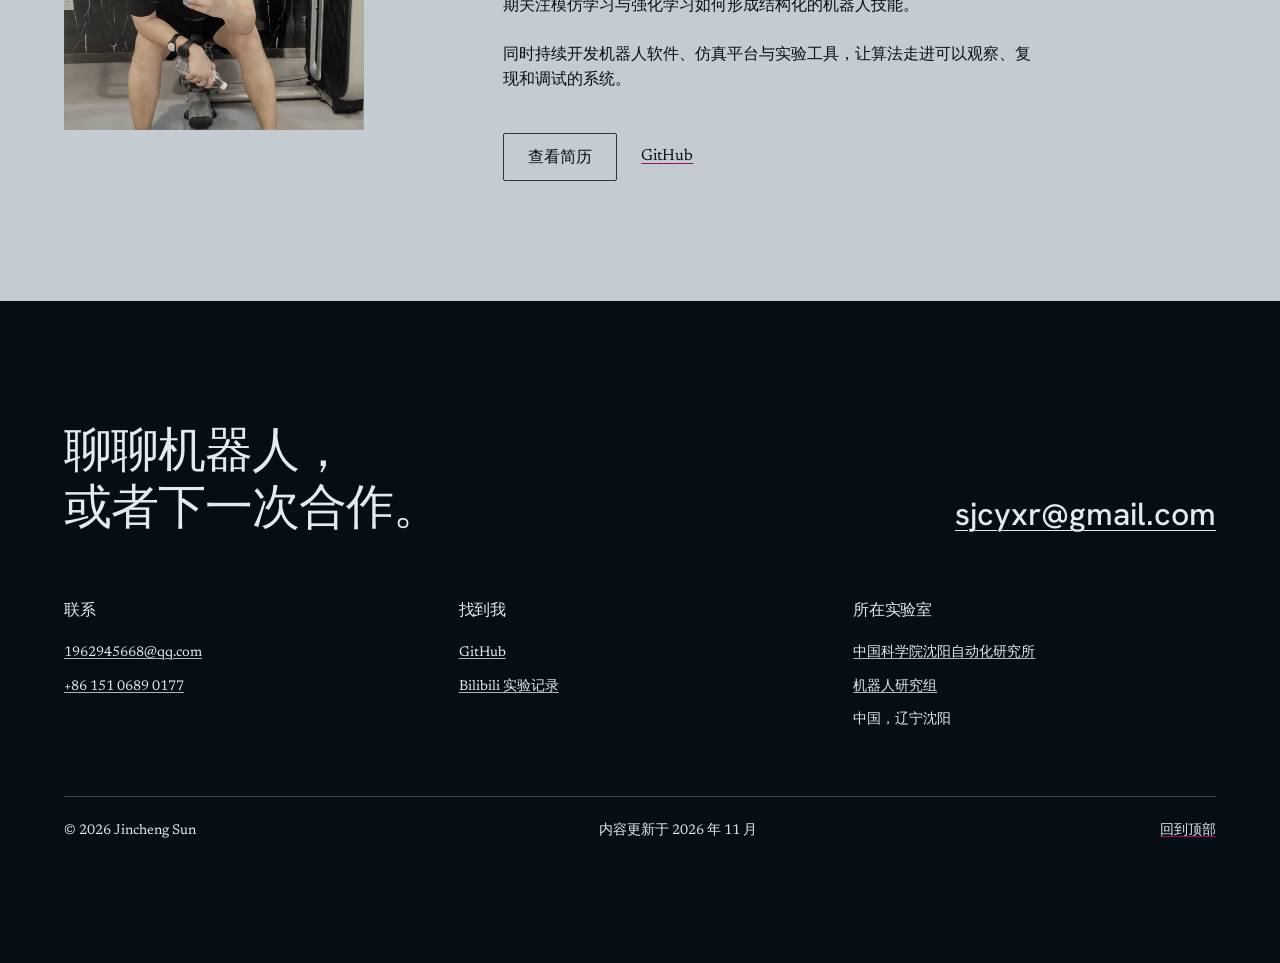
==== commit 577380ab: "Redesign research portfolio with Hallmark and recent projects" ====
--- a/index.html
+++ b/index.html
@@ -1,648 +1,75 @@
-<!DOCTYPE html><html lang="en"><head>
-<base >
-    <meta charset="UTF-8"/>
-    <meta name="viewport" content="width=device-width, initial-scale=1.0"/>
-    <title>Jincheng Sun - Robotics &amp; AI Researcher</title>
-    <meta name="description" content="Ph.D. candidate in Artificial Intelligence specializing in robotic dexterous manipulation and intelligent motion control"/>
-    
-    <!-- Google Fonts -->
-    <link href="https://fonts.googleapis.com/css2?family=Inter:wght@300;400;500;600;700&amp;display=swap" rel="stylesheet"/>
-    <link href="https://fonts.googleapis.com/css2?family=Crimson+Text:wght@400;600&amp;display=swap" rel="stylesheet"/>
-    
-    <!-- Font Awesome -->
-    <link rel="stylesheet" href="https://cdnjs.cloudflare.com/ajax/libs/font-awesome/6.4.0/css/all.min.css"/>
-    
-    <!-- Tailwind CSS -->
-    <script src="https://cdn.tailwindcss.com"></script>
-    
-    <!-- Custom CSS -->
-    <link rel="stylesheet" href="style.css"/>
-    
-    <!-- Favicon -->
-    <link rel="icon" type="image/png" href="data:image/svg+xml,&lt;svg xmlns=%22http://www.w3.org/2000/svg%22 viewBox=%220 0 100 100%22&gt;&lt;text y=%22.9em%22 font-size=%2290%22&gt;🤖&lt;/text&gt;&lt;/svg&gt;"/>
-
-<body class="bg-gradient-to-br from-slate-50 to-blue-50 text-gray-800">
-    <!-- Navigation -->
-    <nav class="fixed top-0 w-full bg-white/90 backdrop-blur-md shadow-sm z-50 transition-all duration-300">
-        <div class="max-w-7xl mx-auto px-4 sm:px-6 lg:px-8">
-            <div class="flex justify-between items-center h-16">
-                <div class="font-semibold text-xl text-blue-900">Jincheng Sun</div>
-                <div class="hidden md:flex space-x-8">
-                    <a href="#home" class="nav-link">Home</a>
-                    <a href="#about" class="nav-link">About</a>
-                    <a href="#research" class="nav-link">Research</a>
-                    <a href="#publications" class="nav-link">Publications</a>
-                    <a href="#projects" class="nav-link">Projects</a>
-                    <a href="#contact" class="nav-link">Contact</a>
-                </div>
-                <div class="md:hidden">
-                    <button id="mobile-menu-btn" class="text-blue-900">
-                        <i class="fas fa-bars text-xl"></i>
-                    </button>
-                </div>
-            </div>
-        </div>
-        <!-- Mobile Menu -->
-        <div id="mobile-menu" class="hidden md:hidden bg-white/95 backdrop-blur-md border-t">
-            <div class="px-2 pt-2 pb-3 space-y-1">
-                <a href="#home" class="mobile-nav-link">Home</a>
-                <a href="#about" class="mobile-nav-link">About</a>
-                <a href="#research" class="mobile-nav-link">Research</a>
-                <a href="#publications" class="mobile-nav-link">Publications</a>
-                <a href="#projects" class="mobile-nav-link">Projects</a>
-                <a href="#contact" class="mobile-nav-link">Contact</a>
-            </div>
-        </div>
-    </nav>
-
-    <!-- Hero Section -->
-    <section id="home" class="min-h-screen flex items-center justify-center pt-16 px-4">
-        <div class="max-w-6xl mx-auto text-center">
-            <div class="mb-8">
-                <h1 class="text-5xl md:text-7xl font-bold text-blue-900 mb-4 font-serif">
-                    Jincheng Sun
-                </h1>
-                <div class="text-xl md:text-2xl text-blue-700 mb-6 font-medium">
-                    <span id="typed-text"></span>
-                </div>
-                <!-- <p class="text-lg text-gray-600 max-w-3xl mx-auto leading-relaxed">
-                    Ph.D. candidate in Artificial Intelligence at Northastern University  and State Key Laboratory of Robotics, Shenyang Institute of Automation, Chinese Academy of Sciences<br/>
-                    Researching robotic dexterous manipulation and intelligent motion control
-                </p> -->
-                <p class="text-lg text-gray-600 dark:text-gray-300 max-w-3xl mx-auto leading-relaxed">
-                    Ph.D. Candidate in Artificial Intelligence
-                  </p>
-                  <div class="max-w-3xl mx-auto
-            flex flex-col items-center gap-4
-            text-gray-500 dark:text-gray-400">
-            <!-- 第一行：学校 / 实验室 -->
-            <div class="flex items-center gap-3
-                        bg-white/60 dark:bg-gray-800/60
-                        rounded-full px-4 py-2 shadow-sm">
-                <i class="fas fa-university text-blue-500"></i>
-                <span class="text-sm md:text-base font-medium">Northeastern University</span>
-                <span class="text-gray-300">•</span>
-                <i class="fas fa-robot text-indigo-500"></i>
-                <span class="text-sm md:text-base font-medium">State Key Laboratory of Robotics, SIA</span>
-            </div>
-
-            <!-- 第二行：研究方向 -->
-            <p class="text-center text-sm text-gray-600 dark:text-gray-300 leading-relaxed">
-                Researching robotic dexterous manipulation and intelligent motion control
-            </p>
-            </div>
-            </div>
-            
-            <!-- Social Links -->
-            <!-- <div class="flex justify-center space-x-6 mb-12">
-                <a href="https://github.com/cheng9911" target="_blank" class="social-icon">
-                    <i class="fab fa-github"></i>
-                </a>
-                <a href="mailto:sjcyxr@gmail.com" class="social-icon">
-                    <i class="fas fa-envelope"></i>
-                </a>
-                <a href="http://rocos-sia.cn/" target="_blank" class="social-icon">
-                    <i class="fas fa-robot"></i>
-                </a>
-                <a href="https://space.bilibili.com/623528115" target="_blank" class="social-icon">
-                    <i class="fas fa-video"></i>
-                </a>
-            </div> -->
-            <div class="flex justify-center space-x-6 mb-12">
-                <a href="https://github.com/cheng9911" target="_blank" class="social-icon">
-                    <i class="fab fa-github text-blue-800 hover:text-blue-500 transition-colors"></i>
-                </a>
-                <a href="mailto:sjcyxr@gmail.com" class="social-icon">
-                    <i class="fas fa-envelope text-blue-800 hover:text-blue-500 transition-colors"></i>
-                </a>
-                <a href="http://rocos-sia.cn/" target="_blank" class="social-icon">
-                    <i class="fas fa-robot text-blue-800 hover:text-blue-500 transition-colors"></i>
-                </a>
-                <a href="https://space.bilibili.com/623528115" target="_blank" class="social-icon">
-                    <i class="fas fa-video text-blue-800 hover:text-blue-500 transition-colors"></i>
-                </a>
-            </div>
-            
-            <a href="#about" class="inline-flex items-center px-6 py-3 bg-blue-600 text-white rounded-lg hover:bg-blue-700 transition-colors duration-300">
-                Explore My Research
-                <i class="fas fa-arrow-down ml-2"></i>
-            </a>
-        </div>
-    </section>
-
-    <!-- About Section -->
-    <section id="about" class="py-20 px-4">
-        <div class="max-w-6xl mx-auto">
-            <div class="text-center mb-16">
-                <h2 class="text-4xl font-bold text-blue-900 mb-4">About Me</h2>
-                <div class="w-24 h-1 bg-blue-600 mx-auto"></div>
-            </div>
-            
-            <div class="grid md:grid-cols-2 gap-12 items-center">
-                <div class="order-2 md:order-1">
-                    <div class="bg-white rounded-2xl p-8 shadow-lg">
-                        <div class="w-48 h-48 mx-auto mb-6 rounded-full overflow-hidden bg-gradient-to-br from-blue-100 to-indigo-200 flex items-center justify-center">
-                           <img src="https://raw.githubusercontent.com/cheng9911/MyDevFolio/master/assets/img/sjc.jpg" >  
-                          <!-- <i class="fas fa-user-graduate text-6xl text-blue-600"></i> -->
-                        </div>
-                        <div class="text-center">
-                            <h3 class="text-2xl font-bold text-blue-900 mb-2">Jincheng Sun</h3>
-                            <p class="text-blue-600 font-medium">Ph.D. Candidate in AI</p>
-                        </div>
-                    </div>
-                </div>
-                
-                <div class="order-1 md:order-2">
-                    <div class="space-y-6">
-                        <div>
-                            <h3 class="text-2xl font-semibold text-blue-900 mb-3">Academic Background</h3>
-                            <p class="text-gray-700 leading-relaxed">
-                                I am a <strong class="text-blue-700">Ph.D. candidate in Artificial Intelligence</strong> at Northeastern University, 
-                                currently affiliated with the State Key Laboratory of Robotics, Shenyang Institute of Automation, 
-                                Chinese Academy of Sciences, under the supervision of 
-                                <a href="http://rocos-sia.cn/" target="_blank" class="text-blue-600 hover:underline font-semibold">Prof. Yiwen Zhao</a>.
-                            </p>
-                        </div>
-                        
-                        <div>
-                            <h3 class="text-2xl font-semibold text-blue-900 mb-3">Research Focus</h3>
-                            <p class="text-gray-700 leading-relaxed">
-                                My research centers on <strong class="text-indigo-700">robotic dexterous manipulation</strong> and 
-                                <strong class="text-indigo-700">intelligent motion control</strong>. I develop methodologies in 
-                                <span class="text-emerald-700 font-medium">trajectory optimization</span>, 
-                                <span class="text-emerald-700 font-medium">coordinated planning</span>, 
-                                <span class="text-emerald-700 font-medium">multimodal perception</span>, and 
-                                <span class="text-emerald-700 font-medium">control architecture design</span>.
-                            </p>
-                        </div>
-                        
-                        <div>
-                            <h3 class="text-2xl font-semibold text-blue-900 mb-3">Current Work</h3>
-                            <p class="text-gray-700 leading-relaxed">
-                                Recently focusing on <strong class="text-emerald-700">skill learning for robotic control</strong>, 
-                                integrating <span class="text-purple-700 font-medium">imitation learning</span> and 
-                                <span class="text-purple-700 font-medium">reinforcement learning</span> to synthesize 
-                                structured control strategies for high-dimensional sequential tasks.
-                            </p>
-                        </div>
-                    </div>
-                </div>
-            </div>
-        </div>
-    </section>
-
-    <!-- Research Interests -->
-    <section id="research" class="py-20 px-4 bg-white/50">
-        <div class="max-w-6xl mx-auto">
-            <div class="text-center mb-16">
-                <h2 class="text-4xl font-bold text-blue-900 mb-4">Research Interests</h2>
-                <div class="w-24 h-1 bg-blue-600 mx-auto mb-6"></div>
-                <p class="text-lg text-gray-600 max-w-3xl mx-auto">
-                    Exploring the intersection of robotics, artificial intelligence, and control systems
-                </p>
-            </div>
-            
-            <div class="grid md:grid-cols-2 lg:grid-cols-4 gap-6">
-                <div class="research-card">
-                    <div class="research-icon">
-                        <i class="fas fa-robot text-3xl text-blue-600"></i>
-                    </div>
-                    <h3 class="text-xl font-semibold text-blue-900 mb-3">Robot Manipulation</h3>
-                    <p class="text-gray-600">Dexterous manipulation strategies for complex robotic tasks</p>
-                </div>
-                
-                <div class="research-card">
-                    <div class="research-icon">
-                        <i class="fas fa-brain text-3xl text-purple-600"></i>
-                    </div>
-                    <h3 class="text-xl font-semibold text-blue-900 mb-3">Skill Learning</h3>
-                    <p class="text-gray-600">Learning-based approaches for robotic skill acquisition</p>
-                </div>
-                
-                <div class="research-card">
-                    <div class="research-icon">
-                        <i class="fas fa-cogs text-3xl text-emerald-600"></i>
-                    </div>
-                    <h3 class="text-xl font-semibold text-blue-900 mb-3">Motion Control</h3>
-                    <p class="text-gray-600">Advanced control algorithms for robotic systems</p>
-                </div>
-                
-                <div class="research-card">
-                    <div class="research-icon">
-                        <i class="fas fa-eye text-3xl text-indigo-600"></i>
-                    </div>
-                    <h3 class="text-xl font-semibold text-blue-900 mb-3">Computer Vision</h3>
-                    <p class="text-gray-600">Multimodal perception for robotic applications</p>
-                </div>
-                
-                <div class="research-card">
-                    <div class="research-icon">
-                        <i class="fas fa-chart-line text-3xl text-orange-600"></i>
-                    </div>
-                    <h3 class="text-xl font-semibold text-blue-900 mb-3">Reinforcement Learning</h3>
-                    <p class="text-gray-600">RL-based control and decision making</p>
-                </div>
-                
-                <div class="research-card">
-                    <div class="research-icon">
-                        <i class="fas fa-code text-3xl text-red-600"></i>
-                    </div>
-                    <h3 class="text-xl font-semibold text-blue-900 mb-3">Algorithm Development</h3>
-                    <p class="text-gray-600">Novel algorithms for robotics and AI</p>
-                </div>
-                
-                <div class="research-card">
-                    <div class="research-icon">
-                        <i class="fas fa-tools text-3xl text-yellow-600"></i>
-                    </div>
-                    <h3 class="text-xl font-semibold text-blue-900 mb-3">Robotics Systems</h3>
-                    <p class="text-gray-600">System integration and architecture design</p>
-                </div>
-                
-                <div class="research-card">
-                    <div class="research-icon">
-                        <i class="fas fa-microchip text-3xl text-teal-600"></i>
-                    </div>
-                    <h3 class="text-xl font-semibold text-blue-900 mb-3">Software Development</h3>
-                    <p class="text-gray-600">Robotics software and simulation platforms</p>
-                </div>
-            </div>
-        </div>
-    </section>
-
-    <!-- Publications Section -->
-    <section id="publications" class="py-20 px-4">
-        <div class="max-w-6xl mx-auto">
-            <div class="text-center mb-16">
-                <h2 class="text-4xl font-bold text-blue-900 mb-4">Patents &amp; Publications</h2>
-                <div class="w-24 h-1 bg-blue-600 mx-auto mb-6"></div>
-                <p class="text-lg text-gray-600">Innovations in robotics and artificial intelligence</p>
-            </div>
-            
-            <div class="space-y-6">
-              <!-- 新增论文卡片 -->
-                <div class="publication-card">
-                  
-                  <div class="publication-content">
-                    <h3 class="text-lg font-semibold text-blue-900 mb-2">
-                      Skill-Aware Robotic Task Execution with Executable-Semantic Descriptors and CLIP-LLM Planning
-                    </h3>
-                    <p class="text-sm text-gray-600 mb-2">
-                      <strong>Authors:</strong> Jincheng Sun, Yiwen Zhao, et al.
-                    </p>
-                    <p class="text-sm text-blue-600">
-                      <i class="fas fa-file-alt mr-2"></i>
-                      <a href="https://cheng9911.github.io/S-RTE/" target="_blank" rel="noopener" class="hover:underline">
-                        View Paper & Project Page
-                      </a>
-                    </p>
-                  </div>
-                </div>
-                <!-- 新增“李代数四元数轨迹重规划”专利卡片 -->
-                <div class="publication-card">
-                
-                  <div class="publication-content">
-                    <h3 class="text-lg font-semibold text-blue-900 mb-2">
-                      Online Quaternion-Constrained Trajectory Re-Planning in Lie Algebra Space
-                    </h3>
-                    <p class="text-sm text-gray-600 mb-2">
-                      <strong>Inventors:</strong> Zhao Yiwen, Sun Jincheng, Luo Yang, Wang Xiao, Jiang Yunxiang, Zhao Xingang, Song Zhiyuan
-                    </p>
-                    <p class="text-sm text-blue-600">
-                      <i class="fas fa-globe mr-2"></i>
-                      China Patent CN2025112876147 • filed 2025
-                    </p>
-                  </div>
-                </div>
-                <!-- 新增“力矢量引导刀具安全控制”专利卡片 -->
-                <div class="publication-card">
-                
-                  <div class="publication-content">
-                    <h3 class="text-lg font-semibold text-blue-900 mb-2">
-                      Force-Vector-Guided Safe Tool Control Method for Dynamic Non-Convex Contour Constraints
-                    </h3>
-                    <p class="text-sm text-gray-600 mb-2">
-                      <strong>Inventors:</strong> Zhao Yiwen, Sun Jincheng, Luo Yang, Wang Xiao, Jiang Yunxiang, Zhao Xingang, Zhou Yishu
-                    </p>
-                    <p class="text-sm text-blue-600">
-                      <i class="fas fa-globe mr-2"></i>
-                      China Patent CN202510287663.4 • filed Mar 12, 2025 / published Jul 4, 2025
-                    </p>
-                  </div>
-                </div>
-
-                  <!-- 新增膝关节专利卡片 -->
-                  <div class="publication-card">
-                    
-                    <div class="publication-content">
-                      <h3 class="text-lg font-semibold text-blue-900 mb-2">
-                        A High-Stiffness Collision Mode Identification and Prediction Method for Knee Osteotomy
-                      </h3>
-                      <p class="text-sm text-gray-600 mb-2">
-                        <strong>Inventors:</strong> Zhao Yiwen, Sun Jincheng, Luo Yang, Wang Xiao, Jiang Yunxiang, Zhao Xingang, Zhou Yishu
-                      </p>
-                      <p class="text-sm text-blue-600">
-                        <i class="fas fa-globe mr-2"></i>
-                        China Patent CN202510287669.1 • filed Mar 12, 2025 / published Jul 4, 2025
-                      </p>
-                    </div>
-                  </div>
-
-
-              
-                
-                    <!-- 新增论文卡片 -->
-                <div class="publication-card">
-                    
-                    
-                    <div class="publication-content">
-                        <h3 class="text-lg font-semibold text-blue-900 mb-2">
-                            A virtual wall construction method for collaborative robot end-effectors
-                        </h3>
-                        <p class="text-sm text-gray-600 mb-2">
-                            <strong>Inventors:</strong> Zhao Yiwen, Sun Jincheng, Luo Yang, Jiang Yunxiang, Jiang Chao, Wang Xiao, Zhao Xingang, Zhou Yishu, Xue Pengwang
-                        </p>
-                        <p class="text-sm text-blue-600">
-                            <i class="fas fa-globe mr-2"></i>China Patent CN202410606236.3 - May 16, 2024
-                        </p>
-                    </div>
-                </div>
-                
-                
-                <div class="publication-card">
-                    
-                    <div class="publication-content">
-                        <h3 class="text-lg font-semibold text-blue-900 mb-2">
-                            A master-slave teleoperation method based on adaptive signals and dynamic control optimization
-                        </h3>
-                        <p class="text-sm text-gray-600 mb-2">
-                            <strong>Inventors:</strong> Ye Dan, Sun Jincheng
-                        </p>
-                        <p class="text-sm text-blue-600">
-                            <i class="fas fa-globe mr-2"></i>China Patent CN202510212320.1 - May 2, 2025
-                        </p>
-                    </div>
-                </div>
-                
-                <div class="publication-card">
-                    
-                    <div class="publication-content">
-                        <h3 class="text-lg font-semibold text-blue-900 mb-2">
-                            A trajectory inspection planning method for driver-level safety boundaries
-                        </h3>
-                        <p class="text-sm text-gray-600 mb-2">
-                            <strong>Inventors:</strong> Zhao Yiwen, Sun Jincheng, Luo Yang, Jiang Yunxiang, Jiang Chao, Wang Xiao, Zhao Xingang, Ke Fengshi, Hu Mengjian
-                        </p>
-                        <p class="text-sm text-blue-600">
-                            <i class="fas fa-globe mr-2"></i>China Patent CN202410495451.0 - Apr 24, 2024
-                        </p>
-                    </div>
-                </div>
-                
-                <div class="publication-card">
-               
-                    <div class="publication-content">
-                        <h3 class="text-lg font-semibold text-blue-900 mb-2">
-                            A robot autonomous operation control method for unmanned laboratory centrifuges
-                        </h3>
-                        <p class="text-sm text-gray-600 mb-2">
-                            <strong>Inventors:</strong> Zhao Yiwen, Sun Jincheng, Wei Rensong, Luo Yang, Jiang Yunxiang, Zhang Yuanlin, Gao Ziqi, Jiang Chao, Zhao Xingang
-                        </p>
-                        <p class="text-sm text-blue-600">
-                            <i class="fas fa-globe mr-2"></i>China Patent CN202210811113.4 - Jan 19, 2024
-                        </p>
-                    </div>
-
-                    
-                </div>
-               </div>
-          
-        </div>
-    </section>
-
-    <!-- Projects Section -->
-    <section id="projects" class="py-20 px-4 bg-white/50">
-        <div class="max-w-6xl mx-auto">
-            <div class="text-center mb-16">
-                <h2 class="text-4xl font-bold text-blue-900 mb-4">Research Projects</h2>
-                <div class="w-24 h-1 bg-blue-600 mx-auto mb-6"></div>
-                <p class="text-lg text-gray-600">Demonstrations of robotic systems and AI applications</p>
-            </div>
-            
-            <!-- Project Filters -->
-            <div class="flex flex-wrap justify-center gap-4 mb-12">
-                <button class="filter-btn active" data-filter="all">All Projects</button>
-                <button class="filter-btn" data-filter="skill">Skill Learning</button>
-                <button class="filter-btn" data-filter="dual">Bimanual Manipulation</button>
-                <button class="filter-btn" data-filter="mobile">Mobile Robot</button>
-                <button class="filter-btn" data-filter="teleop">Teleoperation</button>
-            </div>
-            
-            <div class="grid md:grid-cols-2 lg:grid-cols-3 gap-8" id="projects-grid">
-                <!-- Mobile Robotic Chemist -->
-                <div class="project-card filter-mobile" data-category="mobile">
-                    <div class="project-video video-16-9 rounded-xl overflow-hidden">
-                         <video class="img-fluid" controls>
-                            <source src="https://raw.githubusercontent.com/cheng9911/MyDevFolio/master/assets/videos/chemist.mp4" type="video/mp4">
-                            Your browser does not support the video tag.
-                         </video>
-                        
-                    </div>
-                    <div class="project-info">
-                        <h3 class="text-xl font-semibold text-blue-900 mb-2">Mobile Robotic Chemist</h3>
-                        <p class="text-gray-600">Autonomous chemistry laboratory system with mobile manipulation</p>
-                    </div>
-                </div>
-                
-                <!-- Gello Teleoperation System -->
-                <div class="project-card filter-teleop" data-category="teleop">
-                    <div class="project-video video-16-9 rounded-xl overflow-hidden">
-                         <video class="img-fluid" controls style="width:100%">
-                            <source src="https://raw.githubusercontent.com/cheng9911/MyDevFolio/master/assets/videos/te_franka.mp4" type="video/mp4">
-                            <!-- Your browser does not support the video tag. -->
-                            </video>
-                    </div>
-                    <div class="project-info">
-                        <h3 class="text-xl font-semibold text-blue-900 mb-2">Gello Teleoperation System</h3>
-                        <p class="text-gray-600">Advanced teleoperation interface for robotic control</p>
-                    </div>
-                </div>
-                
-                <!-- 3D Diffusion -->
-                <div class="project-card filter-skill" data-category="skill">
-                    <div class="project-video">
-                        <div class="video-placeholder">
-                            <i class="fas fa-cube text-4xl text-emerald-600"></i>
-                            <p class="mt-4 text-gray-600">ACT</p>
-                        </div>
-                    </div>
-                    <div class="project-info">
-                        <h3 class="text-xl font-semibold text-blue-900 mb-2">Action Chunking with Transformers</h3>
-                        <p class="text-gray-600">Skill learning with ACT</p>
-                    </div>
-                </div>
-                
-                <!-- VR Teleoperation -->
-                <div class="project-card filter-teleop" data-category="teleop">
-                    <div class="project-video">
-                        <div class="video-placeholder">
-                            <i class="fas fa-vr-cardboard text-4xl text-indigo-600"></i>
-                            <p class="mt-4 text-gray-600">VR Teleoperation</p>
-                        </div>
-                    </div>
-                    <div class="project-info">
-                        <h3 class="text-xl font-semibold text-blue-900 mb-2">VR Teleoperation</h3>
-                        <p class="text-gray-600">Virtual reality-based robotic teleoperation system</p>
-                    </div>
-                </div>
-                
-                <!-- LLM Integration -->
-                <div class="project-card filter-skill" data-category="skill">
-                    <div class="project-video">
-                        <div class="video-placeholder">
-                            <i class="fas fa-brain text-4xl text-orange-600"></i>
-                            <p class="mt-4 text-gray-600">Skill Aware</p>
-                        </div>
-                    </div>
-                    <div class="project-info">
-                        <h3 class="text-xl font-semibold text-blue-900 mb-2">Skill Aware</h3>
-                        <p class="text-gray-600">Skill Aware models for robotic control</p>
-                    </div>
-                </div>
-                
-                <!-- Dual Robot System -->
-                <div class="project-card filter-dual" data-category="dual">
-                    <div class="project-video">
-                        <video class="img-fluid" controls style="width:100%">
-                        <source src="https://raw.githubusercontent.com/cheng9911/MyDevFolio/master/assets/videos/dual_sim.mp4" type="video/mp4">
-                        <!-- Your browser does not support the video tag. -->
-                        </video>
-                    </div>
-                    <div class="project-info">
-                        <h3 class="text-xl font-semibold text-blue-900 mb-2">Dual Robot Sim-Mujoco</h3>
-                        <p class="text-gray-600">Bimanual manipulation in MuJoCo simulation</p>
-                    </div>
-                </div>
-            </div>
-        </div>
-    </section>
-
-    <!-- Contact Section -->
-    <section id="contact" class="py-20 px-4">
-        <div class="max-w-4xl mx-auto">
-            <div class="text-center mb-16">
-                <h2 class="text-4xl font-bold text-blue-900 mb-4">Get In Touch</h2>
-                <div class="w-24 h-1 bg-blue-600 mx-auto mb-6"></div>
-                <p class="text-lg text-gray-600">Feel free to reach out for collaborations or inquiries</p>
-            </div>
-            
-            <div class="grid md:grid-cols-2 gap-8">
-                <div class="space-y-6">
-                    <div class="contact-card">
-                        <div class="contact-icon">
-                            <i class="fas fa-map-marker-alt text-blue-600"></i>
-                        </div>
-                        <div>
-                            <h3 class="text-lg font-semibold text-blue-900 mb-1">Location</h3>
-                            <p class="text-gray-600">
-                                <a href="https://sia.cas.cn/gkjj/dlwz/" target="_blank" class="hover:text-blue-600 transition-colors">
-                                    Shenyang Institute of Automation
-                                </a><br/>
-                                Shenyang, Liaoning, China
-                            </p>
-                        </div>
-                    </div>
-                    
-                    <div class="contact-card">
-                        <div class="contact-icon">
-                            <i class="fas fa-envelope text-blue-600"></i>
-                        </div>
-                        <div>
-                            <h3 class="text-lg font-semibold text-blue-900 mb-1">Email</h3>
-                            <p class="text-gray-600">
-                                <a href="mailto:1962945668@qq.com" class="hover:text-blue-600 transition-colors">1962945668@qq.com</a><br/>
-                                <a href="mailto:sjcyxr@gmail.com" class="hover:text-blue-600 transition-colors">sjcyxr@gmail.com</a>
-                            </p>
-                        </div>
-                    </div>
-                    
-                    <div class="contact-card">
-                        <div class="contact-icon">
-                            <i class="fas fa-phone text-blue-600"></i>
-                        </div>
-                        <div>
-                            <h3 class="text-lg font-semibold text-blue-900 mb-1">Phone</h3>
-                            <p class="text-gray-600">+86 151 0689 0177</p>
-                        </div>
-                    </div>
-                </div>
-                
-                <div class="bg-white rounded-2xl p-8 shadow-lg">
-                    <h3 class="text-2xl font-semibold text-blue-900 mb-6">Quick Links</h3>
-                    <div class="space-y-4">
-                        <a href="https://github.com/cheng9911" target="_blank" class="flex items-center p-4 bg-gray-50 rounded-lg hover:bg-blue-50 transition-colors">
-                            <i class="fab fa-github text-2xl text-gray-700 mr-4"></i>
-                            <div>
-                                <h4 class="font-semibold text-blue-900">GitHub</h4>
-                                <p class="text-sm text-gray-600">Research code and projects</p>
-                            </div>
-                        </a>
-                        
-                        <a href="https://drive.google.com/file/d/1iHBNV2UkH5LkhAP-1hYRZ2Ez_BQ6g4S7/view?usp=sharing" target="_blank" class="flex items-center p-4 bg-gray-50 rounded-lg hover:bg-blue-50 transition-colors">
-                            <i class="fas fa-file-pdf text-2xl text-red-600 mr-4"></i>
-                            <div>
-                                <h4 class="font-semibold text-blue-900">Resume</h4>
-                                <p class="text-sm text-gray-600">Download my CV</p>
-                            </div>
-                        </a>
-                        
-                        <a href="http://rocos-sia.cn/" target="_blank" class="flex items-center p-4 bg-gray-50 rounded-lg hover:bg-blue-50 transition-colors">
-                            <i class="fas fa-university text-2xl text-blue-600 mr-4"></i>
-                            <div>
-                                <h4 class="font-semibold text-blue-900">Lab Website</h4>
-                                <p class="text-sm text-gray-600">Robotics research group</p>
-                            </div>
-                        </a>
-                    </div>
-                </div>
-            </div>
-        </div>
-    </section>
-
-    <!-- Footer -->
-    <footer class="bg-blue-900 text-white py-12">
-        <div class="max-w-6xl mx-auto px-4 text-center">
-            <div class="mb-6">
-                <h3 class="text-2xl font-bold mb-2">Jincheng Sun</h3>
-                <p class="text-blue-200">Ph.D. Candidate in Artificial Intelligence</p>
-            </div>
-            
-            <div class="flex justify-center space-x-6 mb-8">
-                <a href="https://github.com/cheng9911" target="_blank" class="text-blue-200 hover:text-white transition-colors">
-                    <i class="fab fa-github text-xl"></i>
-                </a>
-                <a href="mailto:sjcyxr@gmail.com" class="text-blue-200 hover:text-white transition-colors">
-                    <i class="fas fa-envelope text-xl"></i>
-                </a>
-                <a href="http://rocos-sia.cn/" target="_blank" class="text-blue-200 hover:text-white transition-colors">
-                    <i class="fas fa-robot text-xl"></i>
-                </a>
-                <a href="https://space.bilibili.com/623528115" target="_blank" class="text-blue-200 hover:text-white transition-colors">
-                    <i class="fas fa-video text-xl"></i>
-                </a>
-            </div>
-            
-            <div class="border-t border-blue-800 pt-6">
-                <p class="text-blue-200">
-                    © 2024 Jincheng Sun. All rights reserved. | 
-                    Made with <i class="fas fa-heart text-red-400"></i> for robotics research
-                </p>
-            </div>
-        </div>
-    </footer>
-
-    <!-- Scripts -->
-    <script src="https://cdnjs.cloudflare.com/ajax/libs/typed.js/2.0.12/typed.min.js"></script>
-    <script src="script.js"></script>
-
-</body></html>+<!doctype html>
+<html lang="zh-CN">
+<head>
+<meta charset="utf-8">
+<meta name="viewport" content="width=device-width, initial-scale=1">
+<title>Jincheng Sun | 机器人研究与开源系统</title>
+<meta name="description" content="Jincheng Sun 的个人主页：机器人灵巧操作、技能学习与运动控制。浏览 MPSG-Control、ROCOS、研究项目和实验演示。">
+<meta property="og:title" content="Jincheng Sun | 机器人研究与开源系统">
+<meta property="og:description" content="从任务结构到真实执行。研究、开源系统与机器人实验。">
+<meta property="og:type" content="website">
+<meta property="og:image" content="https://www.jcsun.cc/assets/img/research/teleoperation.webp">
+<link rel="canonical" href="https://www.jcsun.cc/">
+<link rel="icon" href="favicon.png" type="image/png">
+<link rel="stylesheet" href="style.css">
+<script src="script.js" defer></script>
+</head>
+<body>
+<a class="skip" href="#main">跳到主要内容</a>
+<header class="site-header">
+<nav class="container navigation" aria-label="主导航">
+<a class="wordmark" href="#home" aria-label="Jincheng Sun 首页">Jincheng Sun<span class="wordmark-suffix"> / Robotics</span></a>
+<button id="mobile-menu-btn" type="button" aria-expanded="false" aria-controls="mobile-menu">菜单</button>
+<div id="mobile-menu" class="nav-links">
+<a href="#research">研究</a><a href="#systems">开源系统</a><a href="#projects">演示</a><a href="#publications">成果</a><a href="#about">关于</a><a href="#contact">联系</a>
+</div>
+</nav>
+</header>
+<main id="main">
+<section id="home" class="hero">
+<div class="container">
+<div class="intro-heading"><h1>Jincheng Sun</h1><p class="lead" id="typed-text">研究机器人灵巧操作、技能学习与运动控制。</p>
+<div class="actions"><a class="button primary" href="#research">浏览近期研究</a><a class="text-link" href="mailto:sjcyxr@gmail.com">联系交流</a></div></div>
+<div class="hero-bottom">
+<div class="hero-index" aria-label="近期工作索引">
+<a href="#phaseact"><span>MPSG-Control</span><small>阶段感知的技能图</small></a>
+<a href="#systems"><span><abbr title="Robot Control System">ROCOS</abbr></span><small>从仿真到真实控制</small></a>
+<a href="#research"><span>Current research</span><small>手部映射与策略学习</small></a>
+<div class="hero-affiliation">人工智能博士生<br>东北大学 / 中国科学院沈阳自动化研究所</div>
+</div>
+<figure class="hero-visual"><img src="assets/img/research/teleoperation.webp" alt="Gello 遥操作实验中，Franka 机械臂夹取操作台上的物体" width="1400" height="788" fetchpriority="high"><figcaption>Gello 遥操作实验，来自项目实录</figcaption></figure>
+</div></div>
+</section>
+<section id="phaseact" class="section feature">
+<div class="container feature-grid">
+<div class="feature-copy"><h2>把长任务，<br>拆成可执行的技能。</h2><p class="project-name">MPSG-Control / PhaseAct</p><p>用多模态反馈识别交互阶段，以技能图组织执行，并用语言约束调整任务结构。</p><div class="actions"><a class="button primary" href="https://cheng9911.github.io/PhaseAct-Website/">访问项目网站</a><a class="text-link" href="https://github.com/cheng9911/mpsg_control">研究代码</a></div><p class="note">公开项目展示，含方法、实验与演示。</p></div>
+<figure class="feature-visual" data-kind="product"><img src="assets/img/research/phaseact.jpg" alt="MPSG-Control 多阶段操作演示及技能路径控制面板" width="960" height="404" loading="lazy"><figcaption>阶段感知与技能路径，连接感知和执行。</figcaption></figure>
+</div></section>
+<section id="research" class="section research-section">
+<div class="container"><div class="section-heading"><h2>正在推进的研究</h2><p>围绕形态、任务结构与视觉反馈，探索更可靠的机器人操作。</p></div>
+<div class="research-rows">
+<article><h3>跨形态手部映射</h3><p>探索人手与不同机器人手之间的运动对应，以及面向物体的连续抓握迁移。</p><span>研究进行中</span></article>
+<article><h3>结构化策略学习</h3><p>结合任务约束与模仿学习，研究策略的精细操作能力和跨场景迁移。</p><span>研究进行中</span></article>
+<article><h3>多视角视觉跟踪</h3><p>探索跨视角点跟踪与局部视觉表征，为操作任务提供持续的视觉反馈。</p><span>研究进行中</span></article>
+<article><h3>动力学辨识工具</h3><p>连接激励轨迹、机器人模型与可视化，推进辨识流程和对比实验。</p><span>开发与验证中</span></article>
+</div><p class="note research-note">以上为当前研究方向；已公开的材料见对应项目网站。</p></div>
+</section>
+<section id="systems" class="section systems-section">
+<div class="container systems-grid">
+<figure class="robot-visual" data-kind="product"><img src="assets/img/research/talon-front.webp" alt="ROCOS 官网中基于实际 Talon 网格渲染的机器人模型" width="900" height="900" loading="lazy"></figure>
+<div class="systems-copy"><h2>ROCOS</h2><p class="systems-line">从仿真，走向真实控制。</p><p>连接运动控制、MuJoCo 仿真与浏览器可视化，将机器人系统的各个环节放在同一条工作流中。</p><dl class="system-parts"><div><dt>Viz</dt><dd>浏览器可视化与操作界面</dd></div><div><dt>App</dt><dd>运动控制与应用服务</dd></div><div><dt>MuJoCo / ECM</dt><dd>仿真或硬件，分别接入 App</dd></div></dl><div class="actions"><a class="button primary" href="http://rocos-sia.cn/rocos-web/">访问 <abbr title="Robot Control System">ROCOS</abbr> 官网</a><a class="text-link" href="https://github.com/rocos-sia/rocos-web">网站源码</a></div><p class="note">在线入口提供 Talon 模型预览；实时仿真控制尚未开放。</p></div>
+</div></section>
+<section id="projects" class="section projects-section">
+<div class="container"><div class="section-heading"><h2>在机器人上验证</h2><p>机器人技能、遥操作与系统集成的实验演示。</p></div>
+<div class="filters" role="group" aria-label="筛选演示项目">
+<button class="filter-btn active" type="button" data-filter="all" aria-pressed="true">全部</button><button class="filter-btn" type="button" data-filter="skill" aria-pressed="false">技能学习</button><button class="filter-btn" type="button" data-filter="dual" aria-pressed="false">双臂操作</button><button class="filter-btn" type="button" data-filter="mobile" aria-pressed="false">移动机器人</button><button class="filter-btn" type="button" data-filter="teleop" aria-pressed="false">遥操作</button>
+</div><p id="filter-status" class="visually-hidden" aria-live="polite"></p>
+<div id="projects-grid" class="projects-grid">
+<article class="project-card filter-mobile" data-category="mobile"><video controls preload="none" poster="assets/img/research/chemist.webp" width="960" height="540" aria-label="移动机器人化学实验室演示"><source src="assets/videos/chemist.mp4" type="video/mp4">浏览器无法播放视频，<a href="assets/videos/chemist.mp4">下载演示</a>。</video><div class="project-info"><h3>Mobile Robotic Chemist</h3><p>面向自主化学实验室的移动操作系统。</p></div></article>
+<article class="project-card filter-teleop" data-category="teleop"><video controls preload="none" poster="assets/img/research/teleoperation.webp" width="1400" height="788" aria-label="Gello 遥操作演示"><source src="assets/videos/te_franka.mp4" type="video/mp4">浏览器无法播放视频，<a href="assets/videos/te_franka.mp4">下载演示</a>。</video><div class="project-info"><h3>Gello Teleoperation</h3><p>通过主端操作接口控制真实机械臂。</p></div></article>
+<article class="project-card filter-dual" data-category="dual"><video controls preload="none" poster="assets/img/research/dual-sim.webp" width="960" height="540" aria-label="MuJoCo 双臂仿真演示"><source src="assets/videos/dual_sim.mp4" type="video/mp4">浏览器无法播放视频，<a href="assets/videos/dual_sim.mp4">下载演示</a>。</video><div class="project-info"><h3>Dual Robot in MuJoCo</h3><p>双臂操作、运动控制与物理仿真。</p></div></article>
+<article class="project-card project-text filter-skill" data-category="skill"><div class="project-info"><h3>Action Chunking with Transformers</h3><p>基于 ACT 的机器人技能学习探索。</p><a href="https://github.com/cheng9911" class="text-link">查看研究仓库</a></div></article>
+<article class="project-card project-text filter-teleop" data-category="teleop"><div class="project-info"><h3>VR Teleoperation</h3><p>面向机器人操作的虚拟现实遥操作系统。</p><a href="assets/videos/VRTeleoperation.mp4" class="text-link">观看实验视频</a></div></article>
+<article class="project-card project-text filter-skill" data-category="skill"><div class="project-info"><h3>Skill-Aware Execution</h3><p>可执行语义描述与 CLIP-LLM 任务规划。</p><a href="https://cheng9911.github.io/S-RTE/" class="text-link">访问 S-RTE 网站</a></div></article>
+</div></div></section>
+<section id="publications" class="section publications-section"><div class="container publication-layout"><div><h2>论文项目<br>与专利记录</h2></div><div class="publication-list"><article class="paper"><h3>Skill-Aware Robotic Task Execution with Executable-Semantic Descriptors and CLIP-LLM Planning</h3><p>Jincheng Sun, Yiwen Zhao, et al.</p><a class="text-link" href="https://cheng9911.github.io/S-RTE/">论文与项目页面</a></article><details class="patent"><summary>Online Quaternion-Constrained Trajectory Re-Planning in Lie Algebra Space</summary><div class="patent-body"><p>Inventors: Zhao Yiwen, Sun Jincheng, Luo Yang, Wang Xiao, Jiang Yunxiang, Zhao Xingang, Song Zhiyuan</p><p>China Patent CN2025112876147 • filed 2025</p></div></details><details class="patent"><summary>Force-Vector-Guided Safe Tool Control Method for Dynamic Non-Convex Contour Constraints</summary><div class="patent-body"><p>Inventors: Zhao Yiwen, Sun Jincheng, Luo Yang, Wang Xiao, Jiang Yunxiang, Zhao Xingang, Zhou Yishu</p><p>China Patent CN202510287663.4 • filed Mar 12, 2025 / published Jul 4, 2025</p></div></details><details class="patent"><summary>A High-Stiffness Collision Mode Identification and Prediction Method for Knee Osteotomy</summary><div class="patent-body"><p>Inventors: Zhao Yiwen, Sun Jincheng, Luo Yang, Wang Xiao, Jiang Yunxiang, Zhao Xingang, Zhou Yishu</p><p>China Patent CN202510287669.1 • filed Mar 12, 2025 / published Jul 4, 2025</p></div></details><details class="patent"><summary>A virtual wall construction method for collaborative robot end-effectors</summary><div class="patent-body"><p>Inventors: Zhao Yiwen, Sun Jincheng, Luo Yang, Jiang Yunxiang, Jiang Chao, Wang Xiao, Zhao Xingang, Zhou Yishu, Xue Pengwang</p><p>China Patent CN202410606236.3 - May 16, 2024</p></div></details><details class="patent"><summary>A master-slave teleoperation method based on adaptive signals and dynamic control optimization</summary><div class="patent-body"><p>Inventors: Ye Dan, Sun Jincheng</p><p>China Patent CN202510212320.1 - May 2, 2025</p></div></details><details class="patent"><summary>A trajectory inspection planning method for driver-level safety boundaries</summary><div class="patent-body"><p>Inventors: Zhao Yiwen, Sun Jincheng, Luo Yang, Jiang Yunxiang, Jiang Chao, Wang Xiao, Zhao Xingang, Ke Fengshi, Hu Mengjian</p><p>China Patent CN202410495451.0 - Apr 24, 2024</p></div></details><details class="patent"><summary>A robot autonomous operation control method for unmanned laboratory centrifuges</summary><div class="patent-body"><p>Inventors: Zhao Yiwen, Sun Jincheng, Wei Rensong, Luo Yang, Jiang Yunxiang, Zhang Yuanlin, Gao Ziqi, Jiang Chao, Zhao Xingang</p><p>China Patent CN202210811113.4 - Jan 19, 2024</p></div></details></div></div></section><section id="about" class="section about-section"><div class="container about-grid"><div><h2>关于我</h2><figure class="portrait"><img src="assets/img/sjc.jpg" alt="Jincheng Sun 个人照片" width="500" height="500" loading="lazy"></figure></div><div class="about-copy"><p class="about-lead">灵巧操作、轨迹优化与机器人系统。</p><p>我是东北大学人工智能方向博士生，在中国科学院沈阳自动化研究所机器人学国家重点实验室开展研究，导师为 <a href="http://rocos-sia.cn/">Yiwen Zhao 教授</a>。</p><p>我的工作围绕灵巧操作、轨迹优化、协同规划、多模态感知和控制架构，近期关注模仿学习与强化学习如何形成结构化的机器人技能。</p><p>同时持续开发机器人软件、仿真平台与实验工具，让算法走进可以观察、复现和调试的系统。</p><div class="actions"><a class="button" href="https://drive.google.com/file/d/1iHBNV2UkH5LkhAP-1hYRZ2Ez_BQ6g4S7/view?usp=sharing">查看简历</a><a class="text-link" href="https://github.com/cheng9911">GitHub</a></div></div></div></section></main><footer id="contact" class="section contact-section"><div class="container"><div class="contact-top"><h2>聊聊机器人，<br>或者下一次合作。</h2><a class="contact-email" href="mailto:sjcyxr@gmail.com">sjcyxr@gmail.com</a></div><div class="contact-columns"><div><h3>联系</h3><a href="mailto:1962945668@qq.com">1962945668@qq.com</a><a href="tel:+8615106890177">+86 151 0689 0177</a></div><div><h3>找到我</h3><a href="https://github.com/cheng9911">GitHub</a><a href="https://space.bilibili.com/623528115">Bilibili 实验记录</a></div><div><h3>所在实验室</h3><a href="https://sia.cas.cn/gkjj/dlwz/">中国科学院沈阳自动化研究所</a><a href="http://rocos-sia.cn/">机器人研究组</a><span>中国，辽宁沈阳</span></div></div><div class="colophon"><span>© 2026 Jincheng Sun</span><span>内容更新于 2026 年 11 月</span><a href="#home">回到顶部</a></div></div></footer></body></html>
--- a/style.css
+++ b/style.css
@@ -0,0 +1,167 @@
+/* Hallmark · shape: Research portfolio · genre: editorial · theme: Almanac (deal 1/3) · redesign: full
+ * hero: Index · nav: edge-aligned · footer: index columns · imagery: real project photographs and Talon render · signature: a working robotics research index beside the real teleoperation experiment
+ * axes: mid/grotesk-sans/chromatic-magenta · posture: restrained · draw: a3dee2, shape adapted to independent research projects · v2.0.0 */
+/* Hallmark · pre-emit critique: P4 H4 E4 S5 R4 V4 · weakest: H, large name and project index establish hierarchy before research details */
+/* Hallmark · dropped https://cdn.tailwindcss.com, https://cdnjs.cloudflare.com/ajax/libs/typed.js/2.0.12/typed.min.js · missing local styles and script replaced with self-hosted assets and a static readable role */
+/* Hallmark · dismissed 25 · section intros are one-sentence ledes at 30ch, within the allowed caption and lede measure */
+/* Hallmark · hero-review: fix · 1 finding · 1 resolved: actual robot image precedes compact project index on mobile */
+/* Hallmark · finish-review: subagent · 3 findings · 3 resolved: full project capture, public-facing copy, specific research statement · gap: none */
+@import url("assets/css/tokens.css");
+@import url("assets/css/fonts.css");
+@import url("assets/css/base.css");
+html { scroll-behavior: smooth; }
+body { font-synthesis: none; }
+a { text-decoration-color: var(--color-accent); }
+a:hover { text-decoration-thickness: 2px; }
+a:active { opacity: .75; }
+button:disabled { cursor: not-allowed; opacity: .55; background: var(--color-paper-3); }
+button:active, .button:active { transform: translateY(1px); }
+figure { margin: 0; }
+figcaption { font-size: var(--text-sm); color: var(--color-muted); padding-top: var(--space-sm); }
+.skip { position: absolute; top: calc(-1 * var(--space-3xl)); left: var(--space-lg); z-index: var(--z-toast); background: var(--color-ink); color: var(--color-sheet); padding: var(--space-sm) var(--space-lg); }
+.skip:focus-visible { top: var(--space-md); }
+.site-header { border-bottom: 1px solid var(--color-rule-2); }
+.navigation { min-height: 80px; display: flex; align-items: center; justify-content: space-between; gap: var(--space-lg); }
+.wordmark { font: 600 21px/1.2 var(--font-display); text-decoration: none; white-space: nowrap; }
+.wordmark-suffix { color: var(--color-muted); font-weight: 500; }
+.nav-links { display: flex; align-items: center; gap: var(--space-lg); }
+.nav-links a { font-size: var(--text-sm); text-decoration: none; min-height: 44px; display: inline-flex; align-items: center; white-space: nowrap; }
+.nav-links a:hover { text-decoration: underline; text-decoration-color: var(--color-accent); }
+#mobile-menu-btn { display: none; min-height: 44px; padding: 0 var(--space-md); border: 1px solid var(--color-rule-2); background: var(--color-paper); color: var(--color-ink); }
+.hero { padding-block: var(--space-xl); min-height: calc(100svh - 80px); display: flex; align-items: center; }
+.hero .container { display: grid; gap: var(--space-xl); }
+.intro-heading { position: relative; }
+.hero h1 { font-size: clamp(3.5rem, 8.3vw, 8rem); line-height: .98; max-width: none; letter-spacing: -.055em; }
+.hero .lead { margin-top: var(--space-lg); }
+.actions { display: flex; flex-wrap: wrap; align-items: center; gap: var(--space-lg); margin-top: var(--space-lg); }
+.intro-heading .actions { position: absolute; right: 0; bottom: 0; }
+.button { display: inline-flex; align-items: center; justify-content: center; min-height: 48px; padding: 0 var(--space-lg); border: 1px solid var(--color-rule-2); border-radius: var(--radius-pill); color: var(--color-ink); background: var(--color-paper); font: 500 var(--text-md)/1 var(--font-display); text-decoration: none; white-space: nowrap; }
+.button:hover { background: var(--color-paper-2); }
+.button.primary { background: var(--color-accent); color: var(--color-accent-ink); border-color: var(--color-accent); }
+.button.primary:hover { background: var(--color-accent-2); }
+.text-link { display: inline-flex; align-items: center; min-height: 44px; font-size: var(--text-md); white-space: nowrap; }
+.hero-bottom { display: grid; grid-template-columns: minmax(0, 4fr) minmax(0, 8fr); gap: var(--gap-columns); align-items: stretch; }
+.hero-index { border-top: 2px solid var(--color-rule-2); display: flex; flex-direction: column; }
+.hero-index>a { padding-block: var(--space-lg); border-bottom: 1px solid var(--color-rule); text-decoration: none; display: flex; flex-direction: column; gap: var(--space-2xs); }
+.hero-index>a:hover { background: var(--color-paper-2); }
+.hero-index span { font: 600 var(--text-title)/1.2 var(--font-display); }
+.hero-index small { font-size: var(--text-sm); color: var(--color-muted); }
+.hero-affiliation { margin-top: auto; padding-top: var(--space-lg); font-size: var(--text-sm); line-height: 1.7; color: var(--color-muted); }
+.hero-visual img { width: 100%; height: clamp(290px, 43svh, 520px); object-fit: cover; object-position: 50% 48%; filter: saturate(.65); }
+.section { padding-block: var(--section-gap-s); }
+.section-heading { display: flex; justify-content: space-between; align-items: end; gap: var(--gap-columns); margin-bottom: var(--space-2xl); }
+.section-heading>p { max-width: 30ch; color: var(--color-muted); }
+.feature { border-top: 1px solid var(--color-rule-2); }
+.feature-grid { display: grid; grid-template-columns: minmax(0, 4fr) minmax(0, 7fr); gap: var(--gap-columns); align-items: center; }
+.feature-copy h2 { line-height: 1.18; }
+.project-name { margin-block: var(--space-lg) var(--space-md); font: 600 var(--text-title)/1.2 var(--font-display); }
+.feature-copy>p:not(.project-name):not(.note) { max-width: 48ch; }
+.feature-visual img { width: 100%; aspect-ratio: 960/404; object-fit: contain; object-position: center; }
+.note { font-size: var(--text-sm); color: var(--color-muted); line-height: 1.7; }
+.feature .note, .systems-copy .note { margin-top: var(--space-lg); }
+.research-section { background: var(--color-sheet); color: var(--color-ink); }
+.research-rows { border-top: 2px solid var(--color-rule-2); }
+.research-rows article { display: grid; grid-template-columns: minmax(0, 4fr) minmax(0, 6fr) minmax(0, 2fr); gap: var(--gap-columns); align-items: start; padding-block: var(--space-xl); border-bottom: 1px solid var(--color-rule); }
+.research-rows p { max-width: 48ch; }
+.research-rows span { font-size: var(--text-sm); color: var(--color-accent); text-align: right; }
+.research-note { margin-top: var(--space-lg); }
+.systems-grid { display: grid; grid-template-columns: minmax(0, 6fr) minmax(0, 5fr); gap: var(--gap-columns); align-items: center; }
+.robot-visual img { width: 100%; height: 650px; object-fit: contain; }
+.systems-copy h2 { font-size: var(--text-display); }
+.systems-line { font-size: var(--text-title); margin-block: var(--space-lg); }
+.system-parts { margin-block: var(--space-xl); }
+.system-parts>div { display: grid; grid-template-columns: minmax(0, 1fr) minmax(0, 2fr); gap: var(--gap-columns); padding-block: var(--space-md); border-top: 1px solid var(--color-rule); }
+dt { font: 600 var(--text-md)/1.5 var(--font-display); } dd { margin: 0; }
+.projects-section { border-top: 1px solid var(--color-rule-2); }
+.filters { display: flex; flex-wrap: wrap; gap: var(--space-xs); margin-bottom: var(--space-xl); }
+.filter-btn { min-height: 44px; border: 1px solid var(--color-rule-2); border-radius: var(--radius-pill); padding: 0 var(--space-md); font-size: var(--text-sm); background: var(--color-paper); color: var(--color-ink); cursor: pointer; white-space: nowrap; }
+.filter-btn[aria-pressed="true"] { background: var(--color-paper-2); color: var(--color-ink); box-shadow: inset 0 -2px var(--color-ink); }
+.filter-btn:hover { text-decoration: underline; }
+.projects-grid { display: grid; grid-template-columns: repeat(2, minmax(0, 1fr)); column-gap: var(--gap-columns); row-gap: var(--space-2xl); }
+.project-card { min-width: 0; }
+.project-card video { width: 100%; aspect-ratio: 16/9; object-fit: cover; background: var(--color-ink); color: var(--color-sheet); }
+.project-info { padding-top: var(--space-lg); }
+.project-info p { margin-top: var(--space-sm); color: var(--color-muted); }
+.project-text { border-top: 2px solid var(--color-rule-2); display: flex; align-items: center; min-height: 240px; }
+.project-text .text-link { margin-top: var(--space-lg); }
+.publications-section { background: var(--color-paper-2); color: var(--color-ink); }
+.publication-layout { display: grid; grid-template-columns: minmax(0, 4fr) minmax(0, 7fr); gap: var(--gap-columns); }
+.publication-layout h2 { line-height: 1.18; }
+.publication-layout .note { margin-top: var(--space-lg); }
+.paper { padding-bottom: var(--space-xl); }
+.paper h3 { font-size: var(--text-title); max-width: 45ch; }
+.paper>p { margin-top: var(--space-md); }
+.paper .text-link { margin-top: var(--space-sm); }
+.patent { border-top: 1px solid var(--color-rule-2); }
+.patent summary { padding-block: var(--space-lg); font: 500 18px/1.45 var(--font-display); cursor: pointer; }
+.patent summary::marker { color: var(--color-accent); }
+.patent-body { padding-bottom: var(--space-lg); }
+.patent-body p+p { margin-top: var(--space-sm); }
+.about-grid { display: grid; grid-template-columns: minmax(0, 4fr) minmax(0, 7fr); gap: var(--gap-columns); }
+.portrait { margin-top: var(--space-xl); max-width: 300px; }
+.portrait img { width: 100%; aspect-ratio: 1; object-fit: cover; filter: saturate(.65); }
+.about-copy { padding-top: var(--space-xs); }
+.about-lead { font: 600 var(--text-section)/1.3 var(--font-display); text-wrap: balance; }
+.about-copy>p+p { margin-top: var(--space-lg); max-width: 60ch; }
+.about-copy .actions { margin-top: var(--space-xl); }
+.contact-section { background: var(--color-ink); color: var(--color-sheet); }
+.contact-section :focus-visible { outline-color: var(--color-sheet); }
+.contact-top { display: grid; grid-template-columns: minmax(0, 1fr) minmax(0, 1fr); gap: var(--gap-columns); align-items: end; }
+.contact-top h2 { line-height: 1.2; }
+.contact-email { font: 500 clamp(1.3rem, 2.5vw, 2.6rem)/1.3 var(--font-display); text-decoration-color: var(--color-sheet); justify-self: end; overflow-wrap: anywhere; }
+.contact-columns { display: grid; grid-template-columns: repeat(3, minmax(0, 1fr)); gap: var(--gap-columns); padding-block: var(--space-2xl); }
+.contact-columns h3 { font-size: var(--text-md); margin-bottom: var(--space-lg); }
+.contact-columns a, .contact-columns span { display: block; font-size: var(--text-sm); margin-top: var(--space-sm); }
+.contact-columns a { text-decoration-color: var(--color-paper-3); }
+.colophon { border-top: 1px solid var(--color-muted); padding-top: var(--space-lg); display: flex; align-items: center; justify-content: space-between; gap: var(--space-lg); font-size: var(--text-sm); }
+@media (min-width: 1600px) { .hero .container { gap: var(--space-2xl); } .hero-visual img { height: 540px; } }
+@media (max-width: 70rem) { .intro-heading .actions { position: static; } .hero h1 { font-size: clamp(3.5rem, 8.5vw, 7rem); } .wordmark-suffix { display: none; } .hero-visual img { height: 380px; } }
+@media (max-width: 60rem) {
+.navigation { min-height: 72px; flex-wrap: wrap; padding-block: var(--space-sm); }
+#mobile-menu-btn { display: inline-block; }
+.nav-links { flex-basis: 100%; flex-wrap: wrap; gap: var(--space-md); }
+.js .nav-links:not(.is-open) { display: none; }
+.hero { min-height: auto; padding-block: var(--space-xl) var(--space-2xl); }
+.hero-bottom { grid-template-columns: minmax(0, 1fr); }
+.hero-visual img { height: auto; aspect-ratio: 16/9; }
+.hero-affiliation { margin-top: var(--space-md); }
+.hero-index>a { padding-block: var(--space-md); flex-direction: row; align-items: center; justify-content: space-between; gap: var(--space-md); }
+.hero-index span { font-size: 21px; }
+.hero-index small { text-align: right; }
+.section-heading { display: block; margin-bottom: var(--space-xl); }
+.section-heading>p { margin-top: var(--space-lg); max-width: 50ch; }
+.feature-grid, .systems-grid, .publication-layout, .about-grid { grid-template-columns: minmax(0, 1fr); row-gap: var(--space-xl); }
+.feature-visual img { aspect-ratio: 960/404; object-fit: contain; }
+.research-rows article { grid-template-columns: minmax(0, 1fr) minmax(0, 2fr); }
+.research-rows span { grid-column: 2; text-align: left; }
+.robot-visual { order: 2; } .robot-visual img { height: auto; max-height: 540px; }
+.contact-top { grid-template-columns: minmax(0, 1fr); } .contact-email { justify-self: start; }
+}
+@media (max-width: 40rem) {
+.hero h1 { font-size: clamp(2.8rem, 12vw, 4.5rem); letter-spacing: -.045em; }
+.hero .lead { font-size: 18px; }
+.hero-index>a { flex-direction: column; align-items: start; }
+.hero-index small { text-align: left; }
+.hero-index span { font-size: 24px; }
+.intro-heading .actions { gap: var(--space-md); }
+.hero-bottom { gap: var(--space-xl); }
+.research-rows article { grid-template-columns: minmax(0, 1fr); gap: var(--space-md); padding-block: var(--space-lg); }
+.research-rows span { grid-column: 1; }
+.projects-grid { grid-template-columns: minmax(0, 1fr); row-gap: var(--space-xl); }
+.project-text { min-height: auto; padding-bottom: var(--space-md); }
+.contact-columns { grid-template-columns: minmax(0, 1fr); row-gap: var(--space-xl); }
+.colophon { flex-direction: column; align-items: start; }
+.nav-links a { font-size: var(--text-md); }
+.filters { gap: var(--space-xs); }
+.filter-btn { font-size: var(--text-md); }
+}
+
+abbr[title] { text-decoration: none; }
+
+@media (max-width: 40rem) {
+ .hero-visual { order: -1; }
+ .hero .container, .hero-bottom { gap: var(--space-lg); }
+ .hero-index>a { flex-direction: row; align-items: center; }
+ .hero-index span { font-size: 20px; }
+ .hero-index small { text-align: right; font-size: 13px; }
+}
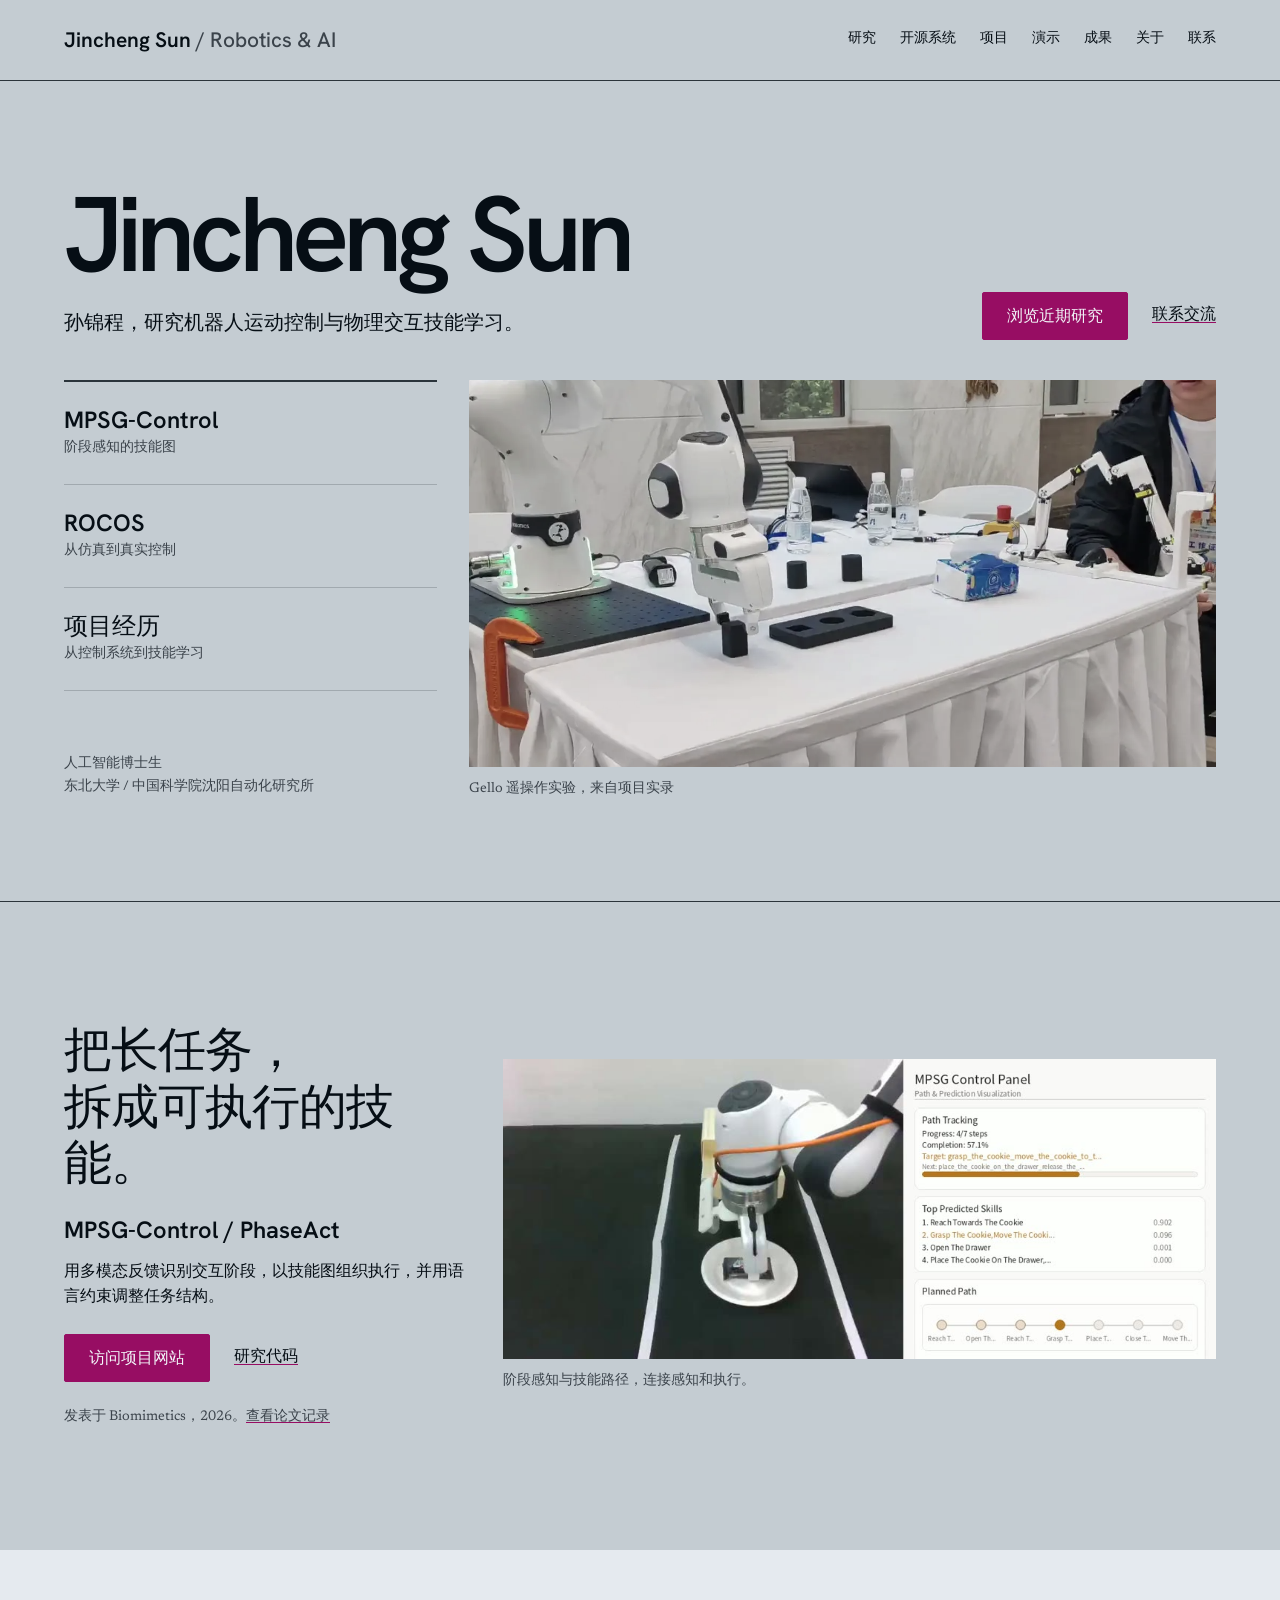
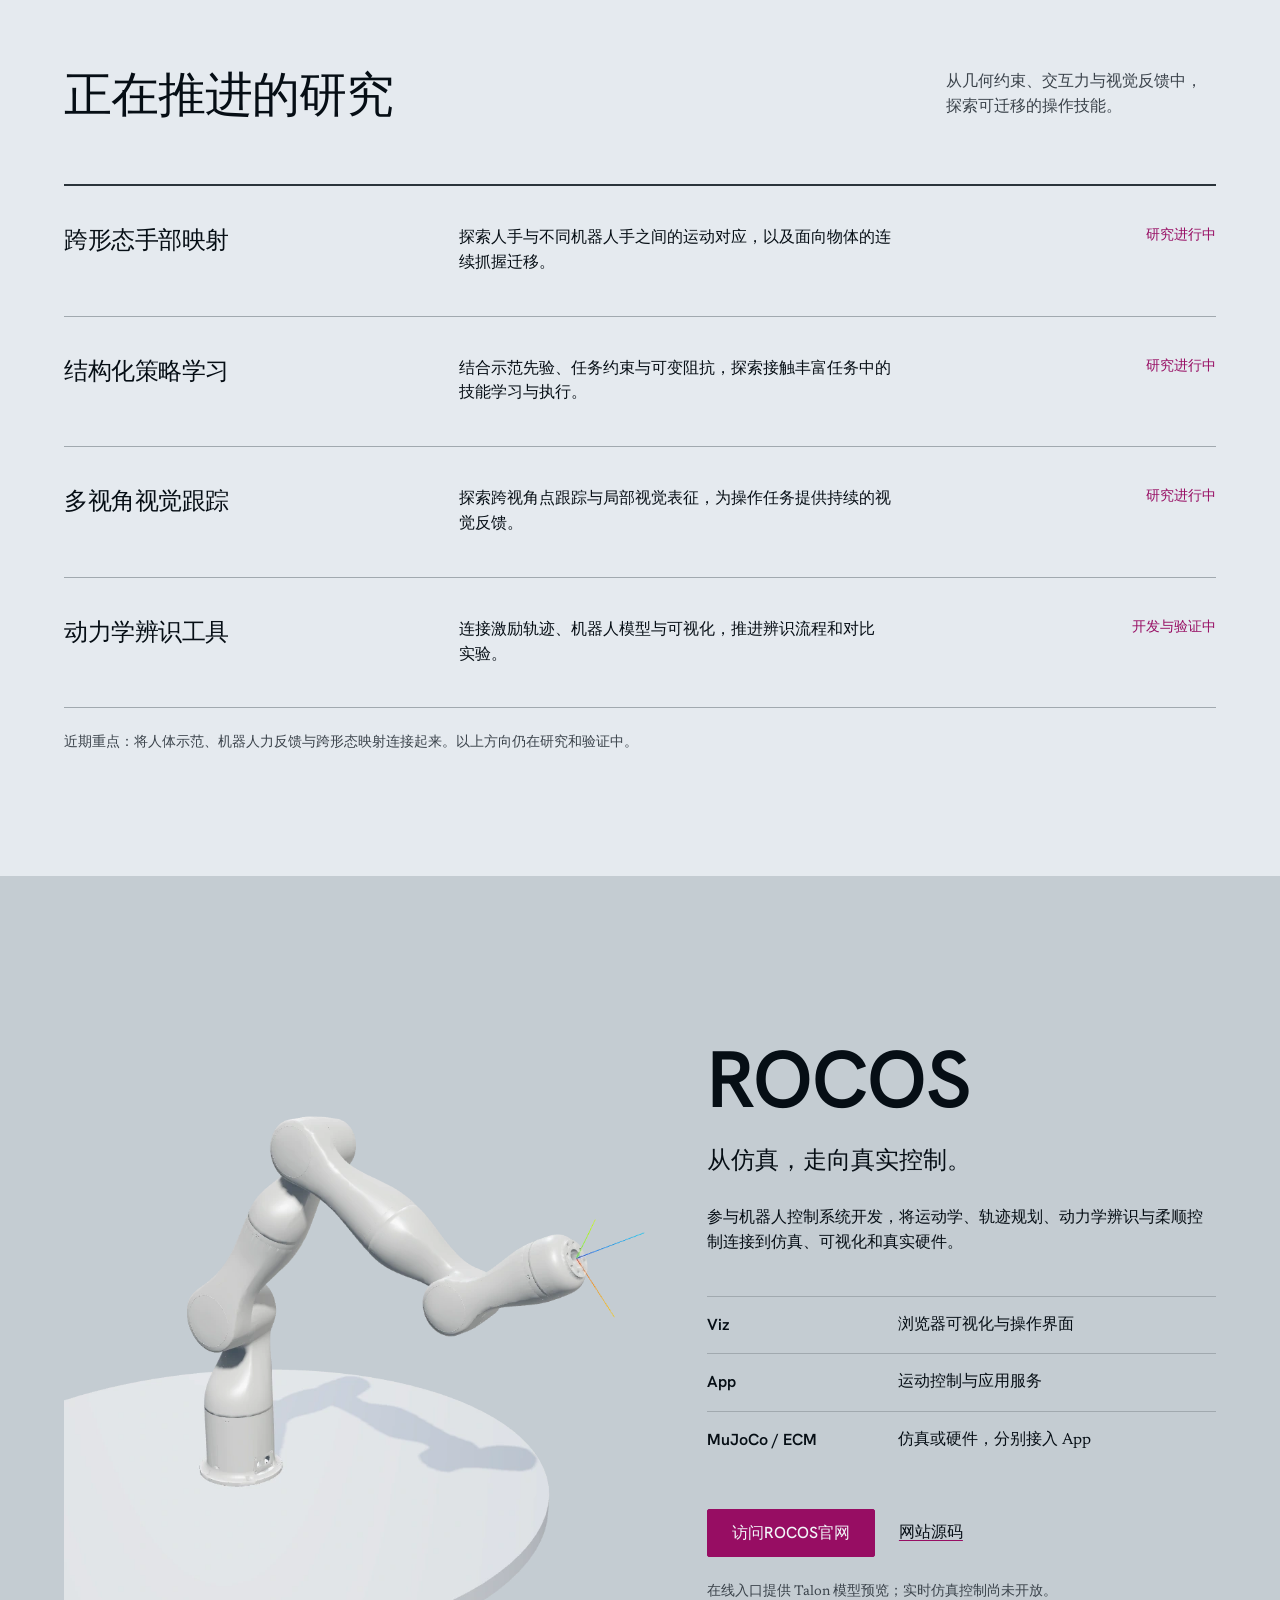
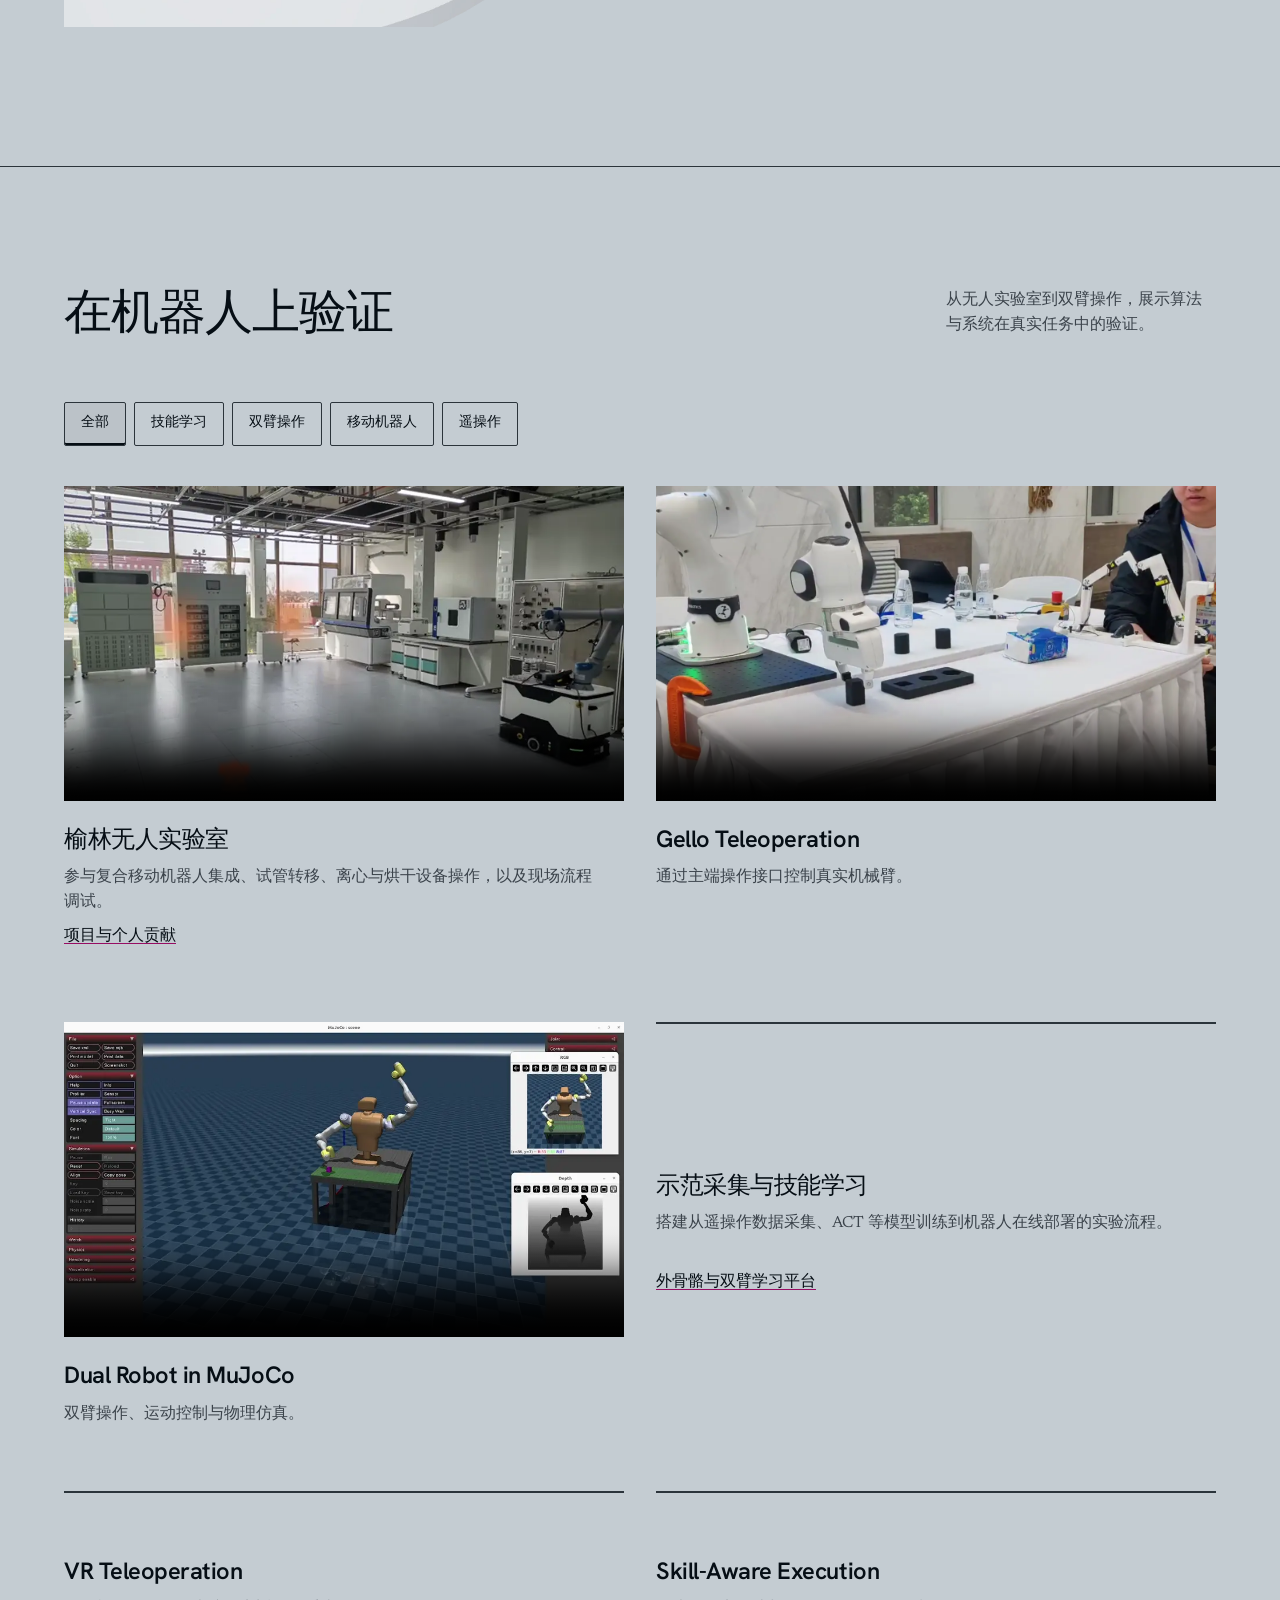
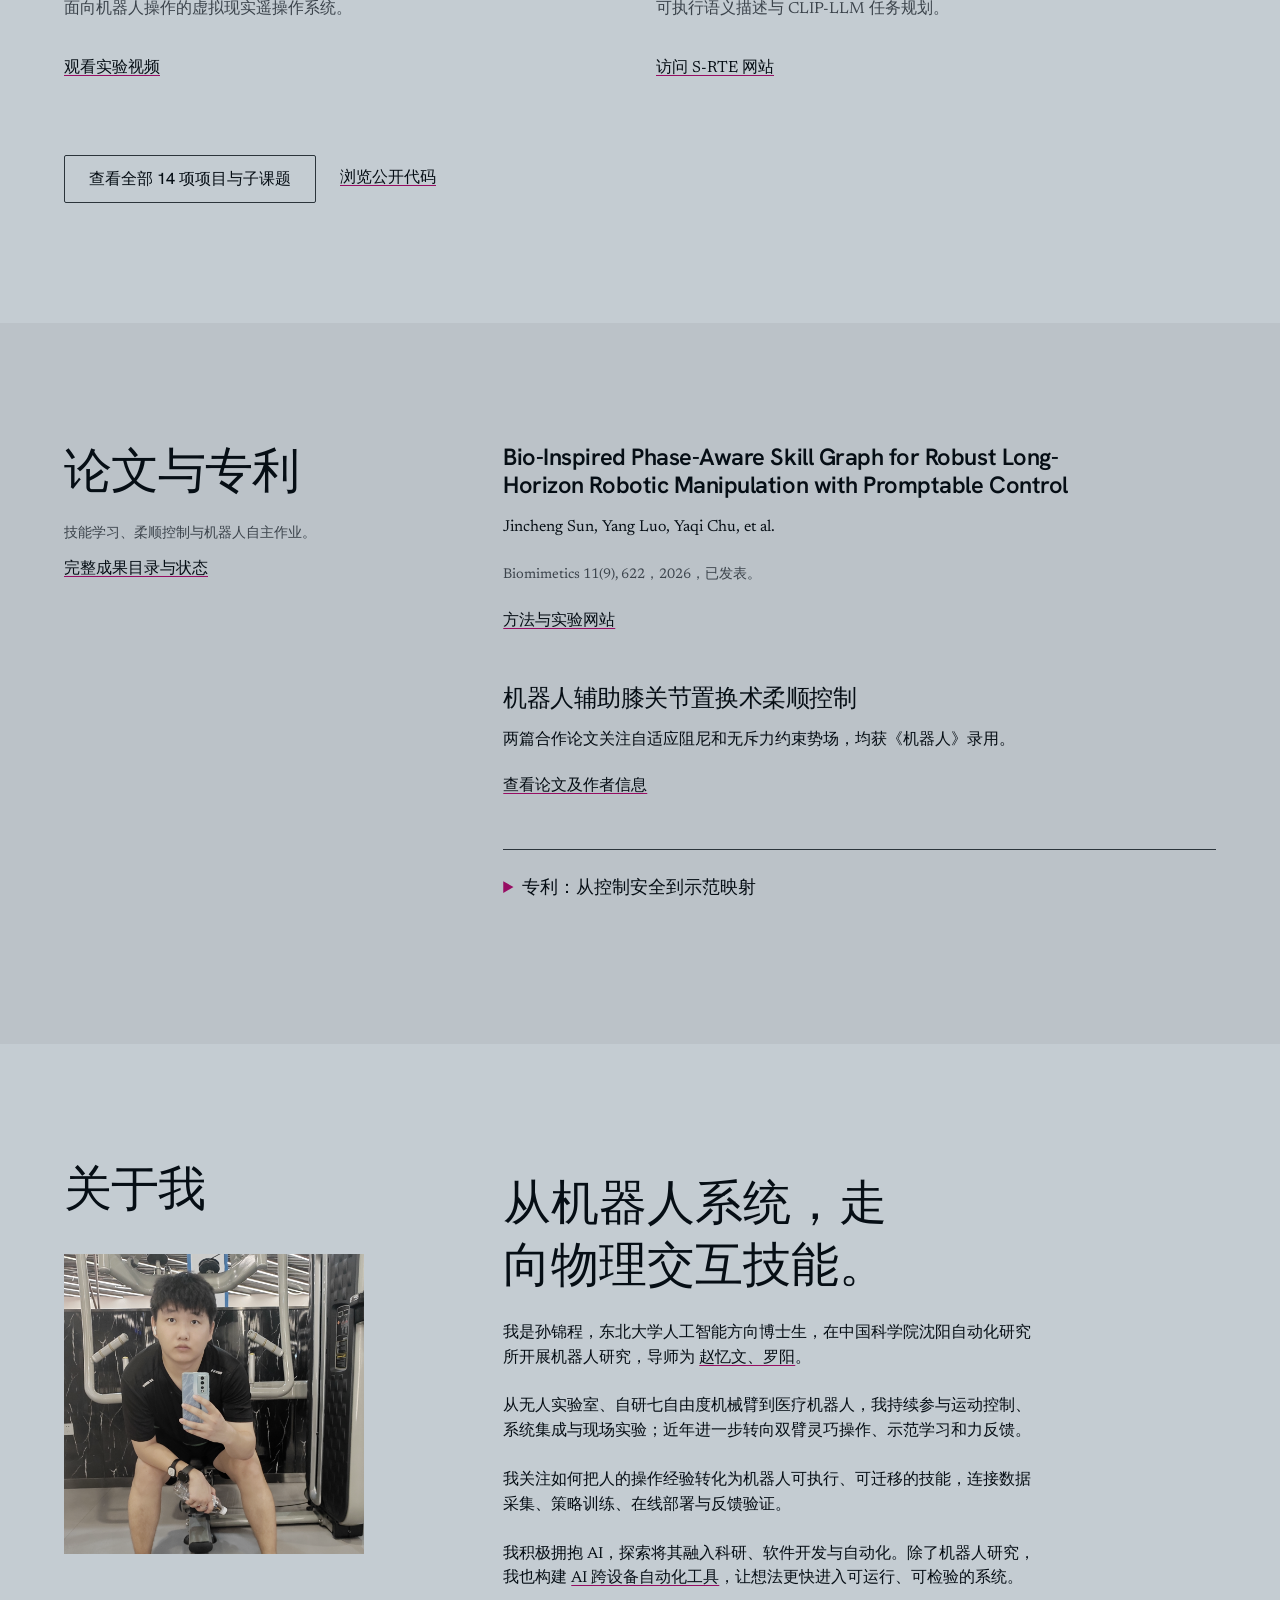
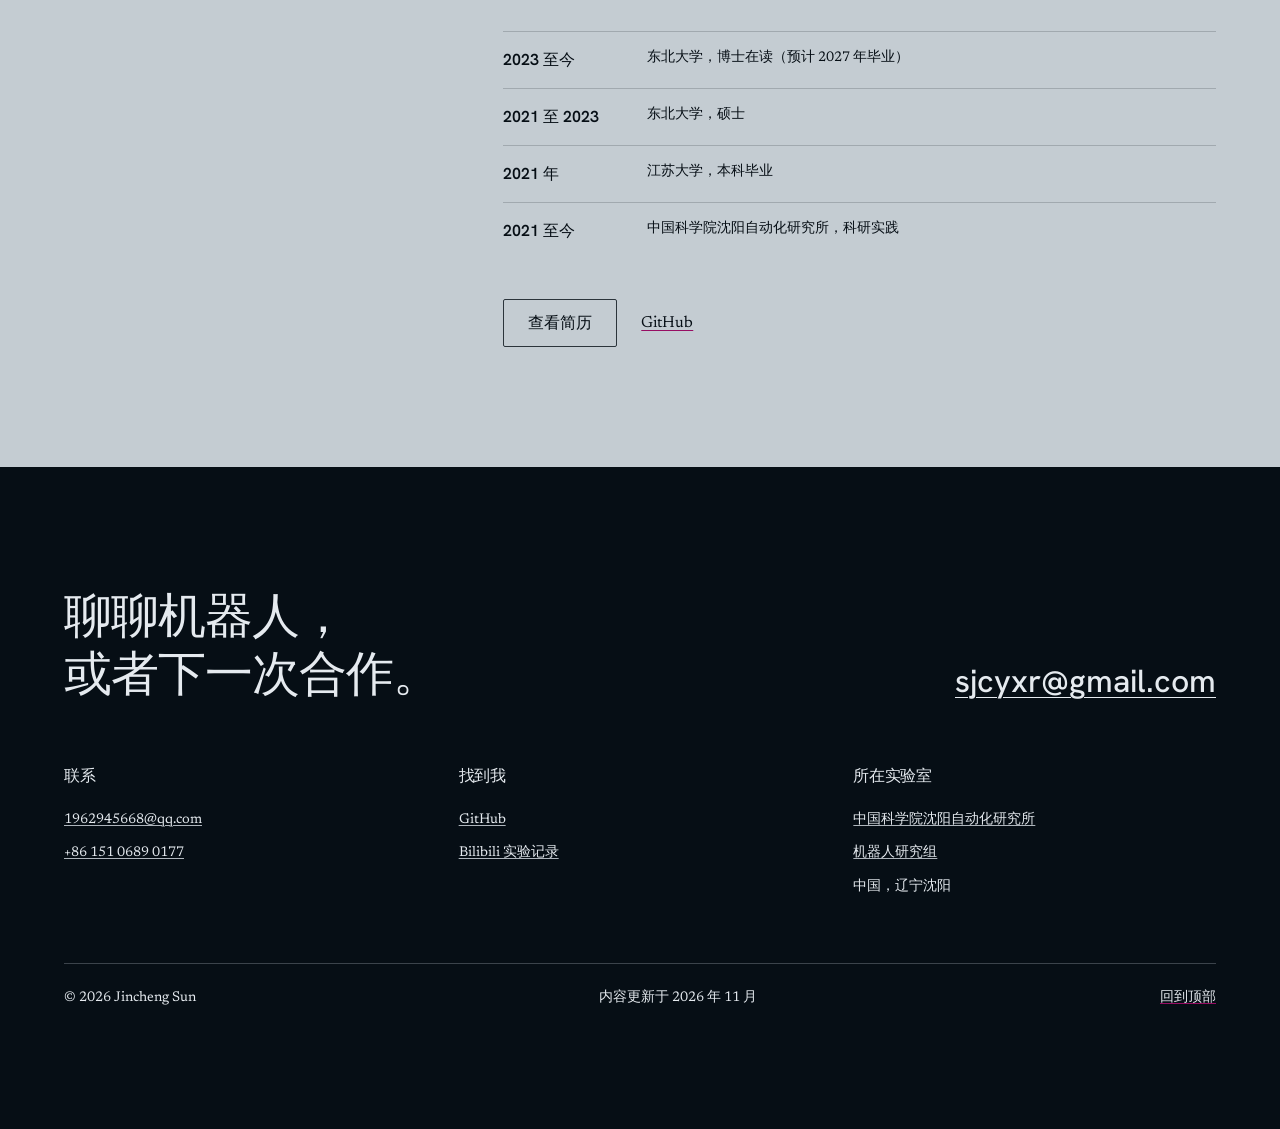
==== commit 069b91a2: "Enrich research profile with project archive, publications and AI practice" ====
--- a/index.html
+++ b/index.html
@@ -3,10 +3,10 @@
 <head>
 <meta charset="utf-8">
 <meta name="viewport" content="width=device-width, initial-scale=1">
-<title>Jincheng Sun | 机器人研究与开源系统</title>
+<title>孙锦程 Jincheng Sun | 机器人研究与 AI 实践</title>
 <meta name="description" content="Jincheng Sun 的个人主页：机器人灵巧操作、技能学习与运动控制。浏览 MPSG-Control、ROCOS、研究项目和实验演示。">
-<meta property="og:title" content="Jincheng Sun | 机器人研究与开源系统">
-<meta property="og:description" content="从任务结构到真实执行。研究、开源系统与机器人实验。">
+<meta property="og:title" content="孙锦程 Jincheng Sun | 机器人研究与 AI 实践">
+<meta property="og:description" content="机器人研究、开源系统与 AI 实践。从任务结构到真实执行。">
 <meta property="og:type" content="website">
 <meta property="og:image" content="https://www.jcsun.cc/assets/img/research/teleoperation.webp">
 <link rel="canonical" href="https://www.jcsun.cc/">
@@ -18,23 +18,23 @@
 <a class="skip" href="#main">跳到主要内容</a>
 <header class="site-header">
 <nav class="container navigation" aria-label="主导航">
-<a class="wordmark" href="#home" aria-label="Jincheng Sun 首页">Jincheng Sun<span class="wordmark-suffix"> / Robotics</span></a>
+<a class="wordmark" href="#home" aria-label="Jincheng Sun 首页">Jincheng Sun<span class="wordmark-suffix"> / Robotics &amp; AI</span></a>
 <button id="mobile-menu-btn" type="button" aria-expanded="false" aria-controls="mobile-menu">菜单</button>
 <div id="mobile-menu" class="nav-links">
-<a href="#research">研究</a><a href="#systems">开源系统</a><a href="#projects">演示</a><a href="#publications">成果</a><a href="#about">关于</a><a href="#contact">联系</a>
+<a href="#research">研究</a><a href="#systems">开源系统</a><a href="projects.html">项目</a><a href="#projects">演示</a><a href="#publications">成果</a><a href="#about">关于</a><a href="#contact">联系</a>
 </div>
 </nav>
 </header>
 <main id="main">
 <section id="home" class="hero">
 <div class="container">
-<div class="intro-heading"><h1>Jincheng Sun</h1><p class="lead" id="typed-text">研究机器人灵巧操作、技能学习与运动控制。</p>
+<div class="intro-heading"><h1>Jincheng Sun</h1><p class="lead" id="typed-text">孙锦程，研究机器人运动控制与物理交互技能学习。</p>
 <div class="actions"><a class="button primary" href="#research">浏览近期研究</a><a class="text-link" href="mailto:sjcyxr@gmail.com">联系交流</a></div></div>
 <div class="hero-bottom">
 <div class="hero-index" aria-label="近期工作索引">
 <a href="#phaseact"><span>MPSG-Control</span><small>阶段感知的技能图</small></a>
 <a href="#systems"><span><abbr title="Robot Control System">ROCOS</abbr></span><small>从仿真到真实控制</small></a>
-<a href="#research"><span>Current research</span><small>手部映射与策略学习</small></a>
+<a href="projects.html"><span>项目经历</span><small>从控制系统到技能学习</small></a>
 <div class="hero-affiliation">人工智能博士生<br>东北大学 / 中国科学院沈阳自动化研究所</div>
 </div>
 <figure class="hero-visual"><img src="assets/img/research/teleoperation.webp" alt="Gello 遥操作实验中，Franka 机械臂夹取操作台上的物体" width="1400" height="788" fetchpriority="high"><figcaption>Gello 遥操作实验，来自项目实录</figcaption></figure>
@@ -42,34 +42,34 @@
 </section>
 <section id="phaseact" class="section feature">
 <div class="container feature-grid">
-<div class="feature-copy"><h2>把长任务，<br>拆成可执行的技能。</h2><p class="project-name">MPSG-Control / PhaseAct</p><p>用多模态反馈识别交互阶段，以技能图组织执行，并用语言约束调整任务结构。</p><div class="actions"><a class="button primary" href="https://cheng9911.github.io/PhaseAct-Website/">访问项目网站</a><a class="text-link" href="https://github.com/cheng9911/mpsg_control">研究代码</a></div><p class="note">公开项目展示，含方法、实验与演示。</p></div>
+<div class="feature-copy"><h2>把长任务，<br>拆成可执行的技能。</h2><p class="project-name">MPSG-Control / PhaseAct</p><p>用多模态反馈识别交互阶段，以技能图组织执行，并用语言约束调整任务结构。</p><div class="actions"><a class="button primary" href="https://cheng9911.github.io/PhaseAct-Website/">访问项目网站</a><a class="text-link" href="https://github.com/cheng9911/mpsg_control">研究代码</a></div><p class="note">发表于 Biomimetics，2026。<a href="publications.html#papers">查看论文记录</a></p></div>
 <figure class="feature-visual" data-kind="product"><img src="assets/img/research/phaseact.jpg" alt="MPSG-Control 多阶段操作演示及技能路径控制面板" width="960" height="404" loading="lazy"><figcaption>阶段感知与技能路径，连接感知和执行。</figcaption></figure>
 </div></section>
 <section id="research" class="section research-section">
-<div class="container"><div class="section-heading"><h2>正在推进的研究</h2><p>围绕形态、任务结构与视觉反馈，探索更可靠的机器人操作。</p></div>
+<div class="container"><div class="section-heading"><h2>正在推进的研究</h2><p>从几何约束、交互力与视觉反馈中，探索可迁移的操作技能。</p></div>
 <div class="research-rows">
 <article><h3>跨形态手部映射</h3><p>探索人手与不同机器人手之间的运动对应，以及面向物体的连续抓握迁移。</p><span>研究进行中</span></article>
-<article><h3>结构化策略学习</h3><p>结合任务约束与模仿学习，研究策略的精细操作能力和跨场景迁移。</p><span>研究进行中</span></article>
+<article><h3>结构化策略学习</h3><p>结合示范先验、任务约束与可变阻抗，探索接触丰富任务中的技能学习与执行。</p><span>研究进行中</span></article>
 <article><h3>多视角视觉跟踪</h3><p>探索跨视角点跟踪与局部视觉表征，为操作任务提供持续的视觉反馈。</p><span>研究进行中</span></article>
 <article><h3>动力学辨识工具</h3><p>连接激励轨迹、机器人模型与可视化，推进辨识流程和对比实验。</p><span>开发与验证中</span></article>
-</div><p class="note research-note">以上为当前研究方向；已公开的材料见对应项目网站。</p></div>
+</div><p class="note research-note">近期重点：将人体示范、机器人力反馈与跨形态映射连接起来。以上方向仍在研究和验证中。</p></div>
 </section>
 <section id="systems" class="section systems-section">
 <div class="container systems-grid">
 <figure class="robot-visual" data-kind="product"><img src="assets/img/research/talon-front.webp" alt="ROCOS 官网中基于实际 Talon 网格渲染的机器人模型" width="900" height="900" loading="lazy"></figure>
-<div class="systems-copy"><h2>ROCOS</h2><p class="systems-line">从仿真，走向真实控制。</p><p>连接运动控制、MuJoCo 仿真与浏览器可视化，将机器人系统的各个环节放在同一条工作流中。</p><dl class="system-parts"><div><dt>Viz</dt><dd>浏览器可视化与操作界面</dd></div><div><dt>App</dt><dd>运动控制与应用服务</dd></div><div><dt>MuJoCo / ECM</dt><dd>仿真或硬件，分别接入 App</dd></div></dl><div class="actions"><a class="button primary" href="http://rocos-sia.cn/rocos-web/">访问 <abbr title="Robot Control System">ROCOS</abbr> 官网</a><a class="text-link" href="https://github.com/rocos-sia/rocos-web">网站源码</a></div><p class="note">在线入口提供 Talon 模型预览；实时仿真控制尚未开放。</p></div>
+<div class="systems-copy"><h2>ROCOS</h2><p class="systems-line">从仿真，走向真实控制。</p><p>参与机器人控制系统开发，将运动学、轨迹规划、动力学辨识与柔顺控制连接到仿真、可视化和真实硬件。</p><dl class="system-parts"><div><dt>Viz</dt><dd>浏览器可视化与操作界面</dd></div><div><dt>App</dt><dd>运动控制与应用服务</dd></div><div><dt>MuJoCo / ECM</dt><dd>仿真或硬件，分别接入 App</dd></div></dl><div class="actions"><a class="button primary" href="http://rocos-sia.cn/rocos-web/">访问 <abbr title="Robot Control System">ROCOS</abbr> 官网</a><a class="text-link" href="https://github.com/rocos-sia/rocos-web">网站源码</a></div><p class="note">在线入口提供 Talon 模型预览；实时仿真控制尚未开放。</p></div>
 </div></section>
 <section id="projects" class="section projects-section">
-<div class="container"><div class="section-heading"><h2>在机器人上验证</h2><p>机器人技能、遥操作与系统集成的实验演示。</p></div>
+<div class="container"><div class="section-heading"><h2>在机器人上验证</h2><p>从无人实验室到双臂操作，展示算法与系统在真实任务中的验证。</p></div>
 <div class="filters" role="group" aria-label="筛选演示项目">
 <button class="filter-btn active" type="button" data-filter="all" aria-pressed="true">全部</button><button class="filter-btn" type="button" data-filter="skill" aria-pressed="false">技能学习</button><button class="filter-btn" type="button" data-filter="dual" aria-pressed="false">双臂操作</button><button class="filter-btn" type="button" data-filter="mobile" aria-pressed="false">移动机器人</button><button class="filter-btn" type="button" data-filter="teleop" aria-pressed="false">遥操作</button>
 </div><p id="filter-status" class="visually-hidden" aria-live="polite"></p>
 <div id="projects-grid" class="projects-grid">
-<article class="project-card filter-mobile" data-category="mobile"><video controls preload="none" poster="assets/img/research/chemist.webp" width="960" height="540" aria-label="移动机器人化学实验室演示"><source src="assets/videos/chemist.mp4" type="video/mp4">浏览器无法播放视频，<a href="assets/videos/chemist.mp4">下载演示</a>。</video><div class="project-info"><h3>Mobile Robotic Chemist</h3><p>面向自主化学实验室的移动操作系统。</p></div></article>
+<article class="project-card filter-mobile" data-category="mobile"><video controls preload="none" poster="assets/img/research/chemist.webp" width="960" height="540" aria-label="移动机器人化学实验室演示"><source src="assets/videos/chemist.mp4" type="video/mp4">浏览器无法播放视频，<a href="assets/videos/chemist.mp4">下载演示</a>。</video><div class="project-info"><h3>榆林无人实验室</h3><p>参与复合移动机器人集成、试管转移、离心与烘干设备操作，以及现场流程调试。</p><a class="text-link" href="projects.html#project-01">项目与个人贡献</a></div></article>
 <article class="project-card filter-teleop" data-category="teleop"><video controls preload="none" poster="assets/img/research/teleoperation.webp" width="1400" height="788" aria-label="Gello 遥操作演示"><source src="assets/videos/te_franka.mp4" type="video/mp4">浏览器无法播放视频，<a href="assets/videos/te_franka.mp4">下载演示</a>。</video><div class="project-info"><h3>Gello Teleoperation</h3><p>通过主端操作接口控制真实机械臂。</p></div></article>
 <article class="project-card filter-dual" data-category="dual"><video controls preload="none" poster="assets/img/research/dual-sim.webp" width="960" height="540" aria-label="MuJoCo 双臂仿真演示"><source src="assets/videos/dual_sim.mp4" type="video/mp4">浏览器无法播放视频，<a href="assets/videos/dual_sim.mp4">下载演示</a>。</video><div class="project-info"><h3>Dual Robot in MuJoCo</h3><p>双臂操作、运动控制与物理仿真。</p></div></article>
-<article class="project-card project-text filter-skill" data-category="skill"><div class="project-info"><h3>Action Chunking with Transformers</h3><p>基于 ACT 的机器人技能学习探索。</p><a href="https://github.com/cheng9911" class="text-link">查看研究仓库</a></div></article>
+<article class="project-card project-text filter-skill" data-category="skill"><div class="project-info"><h3>示范采集与技能学习</h3><p>搭建从遥操作数据采集、ACT 等模型训练到机器人在线部署的实验流程。</p><a href="projects.html#project-10" class="text-link">外骨骼与双臂学习平台</a></div></article>
 <article class="project-card project-text filter-teleop" data-category="teleop"><div class="project-info"><h3>VR Teleoperation</h3><p>面向机器人操作的虚拟现实遥操作系统。</p><a href="assets/videos/VRTeleoperation.mp4" class="text-link">观看实验视频</a></div></article>
 <article class="project-card project-text filter-skill" data-category="skill"><div class="project-info"><h3>Skill-Aware Execution</h3><p>可执行语义描述与 CLIP-LLM 任务规划。</p><a href="https://cheng9911.github.io/S-RTE/" class="text-link">访问 S-RTE 网站</a></div></article>
-</div></div></section>
-<section id="publications" class="section publications-section"><div class="container publication-layout"><div><h2>论文项目<br>与专利记录</h2></div><div class="publication-list"><article class="paper"><h3>Skill-Aware Robotic Task Execution with Executable-Semantic Descriptors and CLIP-LLM Planning</h3><p>Jincheng Sun, Yiwen Zhao, et al.</p><a class="text-link" href="https://cheng9911.github.io/S-RTE/">论文与项目页面</a></article><details class="patent"><summary>Online Quaternion-Constrained Trajectory Re-Planning in Lie Algebra Space</summary><div class="patent-body"><p>Inventors: Zhao Yiwen, Sun Jincheng, Luo Yang, Wang Xiao, Jiang Yunxiang, Zhao Xingang, Song Zhiyuan</p><p>China Patent CN2025112876147 • filed 2025</p></div></details><details class="patent"><summary>Force-Vector-Guided Safe Tool Control Method for Dynamic Non-Convex Contour Constraints</summary><div class="patent-body"><p>Inventors: Zhao Yiwen, Sun Jincheng, Luo Yang, Wang Xiao, Jiang Yunxiang, Zhao Xingang, Zhou Yishu</p><p>China Patent CN202510287663.4 • filed Mar 12, 2025 / published Jul 4, 2025</p></div></details><details class="patent"><summary>A High-Stiffness Collision Mode Identification and Prediction Method for Knee Osteotomy</summary><div class="patent-body"><p>Inventors: Zhao Yiwen, Sun Jincheng, Luo Yang, Wang Xiao, Jiang Yunxiang, Zhao Xingang, Zhou Yishu</p><p>China Patent CN202510287669.1 • filed Mar 12, 2025 / published Jul 4, 2025</p></div></details><details class="patent"><summary>A virtual wall construction method for collaborative robot end-effectors</summary><div class="patent-body"><p>Inventors: Zhao Yiwen, Sun Jincheng, Luo Yang, Jiang Yunxiang, Jiang Chao, Wang Xiao, Zhao Xingang, Zhou Yishu, Xue Pengwang</p><p>China Patent CN202410606236.3 - May 16, 2024</p></div></details><details class="patent"><summary>A master-slave teleoperation method based on adaptive signals and dynamic control optimization</summary><div class="patent-body"><p>Inventors: Ye Dan, Sun Jincheng</p><p>China Patent CN202510212320.1 - May 2, 2025</p></div></details><details class="patent"><summary>A trajectory inspection planning method for driver-level safety boundaries</summary><div class="patent-body"><p>Inventors: Zhao Yiwen, Sun Jincheng, Luo Yang, Jiang Yunxiang, Jiang Chao, Wang Xiao, Zhao Xingang, Ke Fengshi, Hu Mengjian</p><p>China Patent CN202410495451.0 - Apr 24, 2024</p></div></details><details class="patent"><summary>A robot autonomous operation control method for unmanned laboratory centrifuges</summary><div class="patent-body"><p>Inventors: Zhao Yiwen, Sun Jincheng, Wei Rensong, Luo Yang, Jiang Yunxiang, Zhang Yuanlin, Gao Ziqi, Jiang Chao, Zhao Xingang</p><p>China Patent CN202210811113.4 - Jan 19, 2024</p></div></details></div></div></section><section id="about" class="section about-section"><div class="container about-grid"><div><h2>关于我</h2><figure class="portrait"><img src="assets/img/sjc.jpg" alt="Jincheng Sun 个人照片" width="500" height="500" loading="lazy"></figure></div><div class="about-copy"><p class="about-lead">灵巧操作、轨迹优化与机器人系统。</p><p>我是东北大学人工智能方向博士生，在中国科学院沈阳自动化研究所机器人学国家重点实验室开展研究，导师为 <a href="http://rocos-sia.cn/">Yiwen Zhao 教授</a>。</p><p>我的工作围绕灵巧操作、轨迹优化、协同规划、多模态感知和控制架构，近期关注模仿学习与强化学习如何形成结构化的机器人技能。</p><p>同时持续开发机器人软件、仿真平台与实验工具，让算法走进可以观察、复现和调试的系统。</p><div class="actions"><a class="button" href="https://drive.google.com/file/d/1iHBNV2UkH5LkhAP-1hYRZ2Ez_BQ6g4S7/view?usp=sharing">查看简历</a><a class="text-link" href="https://github.com/cheng9911">GitHub</a></div></div></div></section></main><footer id="contact" class="section contact-section"><div class="container"><div class="contact-top"><h2>聊聊机器人，<br>或者下一次合作。</h2><a class="contact-email" href="mailto:sjcyxr@gmail.com">sjcyxr@gmail.com</a></div><div class="contact-columns"><div><h3>联系</h3><a href="mailto:1962945668@qq.com">1962945668@qq.com</a><a href="tel:+8615106890177">+86 151 0689 0177</a></div><div><h3>找到我</h3><a href="https://github.com/cheng9911">GitHub</a><a href="https://space.bilibili.com/623528115">Bilibili 实验记录</a></div><div><h3>所在实验室</h3><a href="https://sia.cas.cn/gkjj/dlwz/">中国科学院沈阳自动化研究所</a><a href="http://rocos-sia.cn/">机器人研究组</a><span>中国，辽宁沈阳</span></div></div><div class="colophon"><span>© 2026 Jincheng Sun</span><span>内容更新于 2026 年 11 月</span><a href="#home">回到顶部</a></div></div></footer></body></html>
+</div><div class="actions"><a class="button" href="projects.html">查看全部 14 项项目与子课题</a><a class="text-link" href="projects.html#software">浏览公开代码</a></div></div></section>
+<section id="publications" class="section publications-section"><div class="container publication-layout"><div><h2>论文与专利</h2><p class="note">技能学习、柔顺控制与机器人自主作业。</p><a class="text-link" href="publications.html">完整成果目录与状态</a></div><div class="publication-list"><article class="paper"><h3>Bio-Inspired Phase-Aware Skill Graph for Robust Long-Horizon Robotic Manipulation with Promptable Control</h3><p>Jincheng Sun, Yang Luo, Yaqi Chu, et al.</p><p class="note">Biomimetics 11(9), 622，2026，已发表。</p><a class="text-link" href="https://cheng9911.github.io/PhaseAct-Website/">方法与实验网站</a></article><article class="paper"><h3>机器人辅助膝关节置换术柔顺控制</h3><p>两篇合作论文关注自适应阻尼和无斥力约束势场，均获《机器人》录用。</p><a class="text-link" href="publications.html#papers">查看论文及作者信息</a></article><details class="patent"><summary>专利：从控制安全到示范映射</summary><div class="patent-body"><p>10 项专利记录，覆盖轨迹边界、柔顺操作、遥操作和手部重定向；授权与申请状态分别列示。</p><a class="text-link" href="publications.html#patents">查看专利目录</a></div></details></div></div></section><section id="about" class="section about-section"><div class="container about-grid"><div><h2>关于我</h2><figure class="portrait"><img src="assets/img/sjc.jpg" alt="Jincheng Sun 个人照片" width="500" height="500" loading="lazy"></figure></div><div class="about-copy"><p class="about-lead">从机器人系统，走向物理交互技能。</p><p>我是孙锦程，东北大学人工智能方向博士生，在中国科学院沈阳自动化研究所开展机器人研究，导师为 <a href="http://rocos-sia.cn/">赵忆文、罗阳</a>。</p><p>从无人实验室、自研七自由度机械臂到医疗机器人，我持续参与运动控制、系统集成与现场实验；近年进一步转向双臂灵巧操作、示范学习和力反馈。</p><p>我关注如何把人的操作经验转化为机器人可执行、可迁移的技能，连接数据采集、策略训练、在线部署与反馈验证。</p><p>我积极拥抱 AI，探索将其融入科研、软件开发与自动化。除了机器人研究，我也构建 <a href="https://github.com/cheng9911/openclaw-remote-desktop">AI 跨设备自动化工具</a>，让想法更快进入可运行、可检验的系统。</p><dl class="education"><div><dt>2023 至今</dt><dd>东北大学，博士在读（预计 2027 年毕业）</dd></div><div><dt>2021 至 2023</dt><dd>东北大学，硕士</dd></div><div><dt>2021 年</dt><dd>江苏大学，本科毕业</dd></div><div><dt>2021 至今</dt><dd>中国科学院沈阳自动化研究所，科研实践</dd></div></dl><div class="actions"><a class="button" href="https://drive.google.com/file/d/1iHBNV2UkH5LkhAP-1hYRZ2Ez_BQ6g4S7/view?usp=sharing">查看简历</a><a class="text-link" href="https://github.com/cheng9911">GitHub</a></div></div></div></section></main><footer id="contact" class="section contact-section"><div class="container"><div class="contact-top"><h2>聊聊机器人，<br>或者下一次合作。</h2><a class="contact-email" href="mailto:sjcyxr@gmail.com">sjcyxr@gmail.com</a></div><div class="contact-columns"><div><h3>联系</h3><a href="mailto:1962945668@qq.com">1962945668@qq.com</a><a href="tel:+8615106890177">+86 151 0689 0177</a></div><div><h3>找到我</h3><a href="https://github.com/cheng9911">GitHub</a><a href="https://space.bilibili.com/623528115">Bilibili 实验记录</a></div><div><h3>所在实验室</h3><a href="https://sia.cas.cn/gkjj/dlwz/">中国科学院沈阳自动化研究所</a><a href="http://rocos-sia.cn/">机器人研究组</a><span>中国，辽宁沈阳</span></div></div><div class="colophon"><span>© 2026 Jincheng Sun</span><span>内容更新于 2026 年 11 月</span><a href="#home">回到顶部</a></div></div></footer></body></html>
--- a/style.css
+++ b/style.css
@@ -1,7 +1,8 @@
-/* Hallmark · shape: Research portfolio · genre: editorial · theme: Almanac (deal 1/3) · redesign: full
+/* Hallmark · shape: Research portfolio · genre: editorial · theme: Almanac (deal 1/3) · redesign: polish
  * hero: Index · nav: edge-aligned · footer: index columns · imagery: real project photographs and Talon render · signature: a working robotics research index beside the real teleoperation experiment
  * axes: mid/grotesk-sans/chromatic-magenta · posture: restrained · draw: a3dee2, shape adapted to independent research projects · v2.0.0 */
 /* Hallmark · pre-emit critique: P4 H4 E4 S5 R4 V4 · weakest: H, large name and project index establish hierarchy before research details */
+/* Hallmark · copy: verbatim · academic paper titles and project names preserve the owner-provided wording; Robust is part of the published title, not marketing copy. */
 /* Hallmark · dropped https://cdn.tailwindcss.com, https://cdnjs.cloudflare.com/ajax/libs/typed.js/2.0.12/typed.min.js · missing local styles and script replaced with self-hosted assets and a static readable role */
 /* Hallmark · dismissed 25 · section intros are one-sentence ledes at 30ch, within the allowed caption and lede measure */
 /* Hallmark · hero-review: fix · 1 finding · 1 resolved: actual robot image precedes compact project index on mobile */
@@ -165,3 +166,44 @@
  .hero-index span { font-size: 20px; }
  .hero-index small { text-align: right; font-size: 13px; }
 }
+
+/* Content extension: project archive and dated scholarly records, using the existing Almanac system. */
+.education { margin-top: var(--space-xl); }
+.education>div { display: grid; grid-template-columns: 8rem minmax(0, 1fr); gap: var(--space-md); border-top: 1px solid var(--color-rule); padding-block: var(--space-md); }
+.education dd { font-size: var(--text-sm); }
+.archive-intro { border-bottom: 1px solid var(--color-rule-2); }
+.archive-intro h1 { font-size: clamp(2.8rem, 6vw, 5.5rem); line-height: 1.15; }
+.archive-intro .lead { margin-top: var(--space-lg); }
+.archive-context { margin-top: var(--space-lg); max-width: 58ch; color: var(--color-muted); }
+.platform-section { background: var(--color-sheet); }
+.platform-layout { display: grid; grid-template-columns: minmax(0, 5fr) minmax(0, 6fr); gap: var(--gap-columns); align-items: center; }
+.platform-layout>figure img { height: 600px; width: 100%; object-fit: contain; }
+.platform-layout h2 { line-height: 1.2; }
+.platform-layout p { margin-top: var(--space-lg); max-width: 46ch; }
+.exo-figure { margin-top: var(--space-xl); max-width: 300px; }
+.exo-figure img { width: 100%; height: auto; }
+.experience-list { border-top: 2px solid var(--color-rule-2); }
+.experience { border-bottom: 1px solid var(--color-rule); scroll-margin-top: var(--space-xl); }
+.experience summary { position: relative; padding: var(--space-xl) var(--space-xl) var(--space-xl) 0; display: flex; align-items: baseline; gap: var(--gap-columns); cursor: pointer; list-style: none; }
+.experience summary::-webkit-details-marker { display: none; }
+.experience summary::after { content: '+'; position: absolute; right: 0; top: var(--space-xl); font-size: var(--text-title); color: var(--color-accent); }
+.experience[open] summary::after { content: '−'; }
+.project-number { font-size: var(--text-sm); color: var(--color-muted); min-width: 2ch; }
+.experience-title { display: block; font: 600 var(--text-title)/1.45 var(--font-display); }
+.experience-role { display: block; margin-top: var(--space-sm); font-size: var(--text-md); color: var(--color-muted); }
+.experience-body { margin-left: calc(2ch + var(--gap-columns)); padding-bottom: var(--space-xl); max-width: 62ch; }
+.experience-body p+p { margin-top: var(--space-md); }
+.software-list article { display: grid; grid-template-columns: minmax(0, 7fr) minmax(0, 4fr); gap: var(--gap-columns); border-top: 1px solid var(--color-rule); padding-block: var(--space-xl); }
+.software-list p { margin-top: var(--space-sm); }
+.software-links { display: flex; align-items: start; justify-content: end; gap: var(--space-lg); flex-wrap: wrap; }
+.archive-layout { display: grid; grid-template-columns: minmax(0, 4fr) minmax(0, 7fr); gap: var(--gap-columns); }
+.archive-layout .note { margin-top: var(--space-lg); max-width: 36ch; }
+.bibliography .paper { padding-top: var(--space-xl); border-top: 1px solid var(--color-rule); }
+.bibliography .paper h3 { max-width: 50ch; }
+.publication-meta { color: var(--color-accent); font-size: var(--text-sm); }
+.patent-meta { display: block; margin-top: var(--space-sm); color: var(--color-muted); font: 400 var(--text-sm)/1.6 var(--font-body); }
+@media (max-width: 60rem) { .archive-layout { grid-template-columns: minmax(0, 1fr); } .platform-layout>figure img { height: 480px; } .software-list article { grid-template-columns: minmax(0, 1fr); } .software-links { justify-content: start; } }
+@media (max-width: 40rem) { .platform-layout { grid-template-columns: minmax(0, 1fr); } .platform-layout>figure img { max-height: 440px; } .exo-figure { max-width: 240px; } .experience-title { font-size: 21px; } .experience summary { gap: var(--space-md); } .experience-body { margin-left: 0; } .education>div { grid-template-columns: minmax(0, 1fr); gap: var(--space-xs); } }
+
+.archive-intro { padding-block: var(--space-2xl); }
+#project-list .archive-context { margin-bottom: var(--space-xl); }
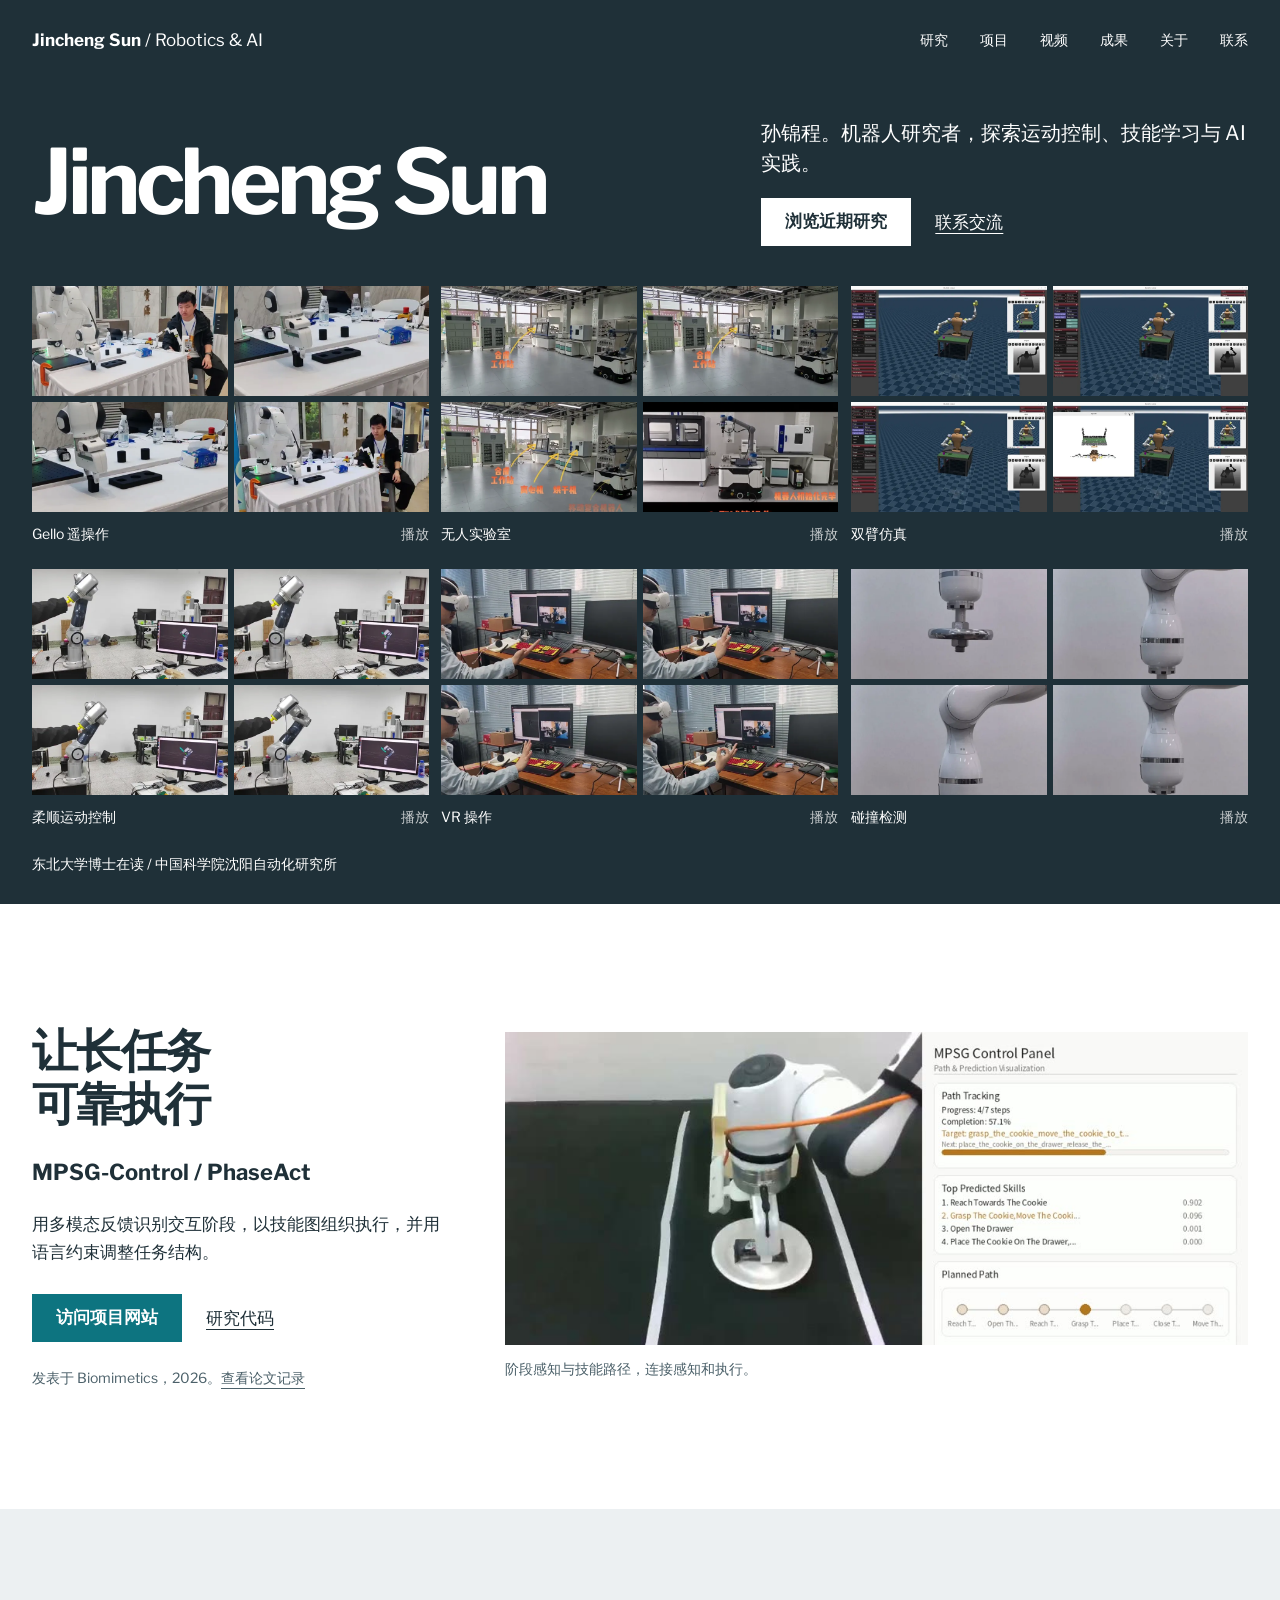
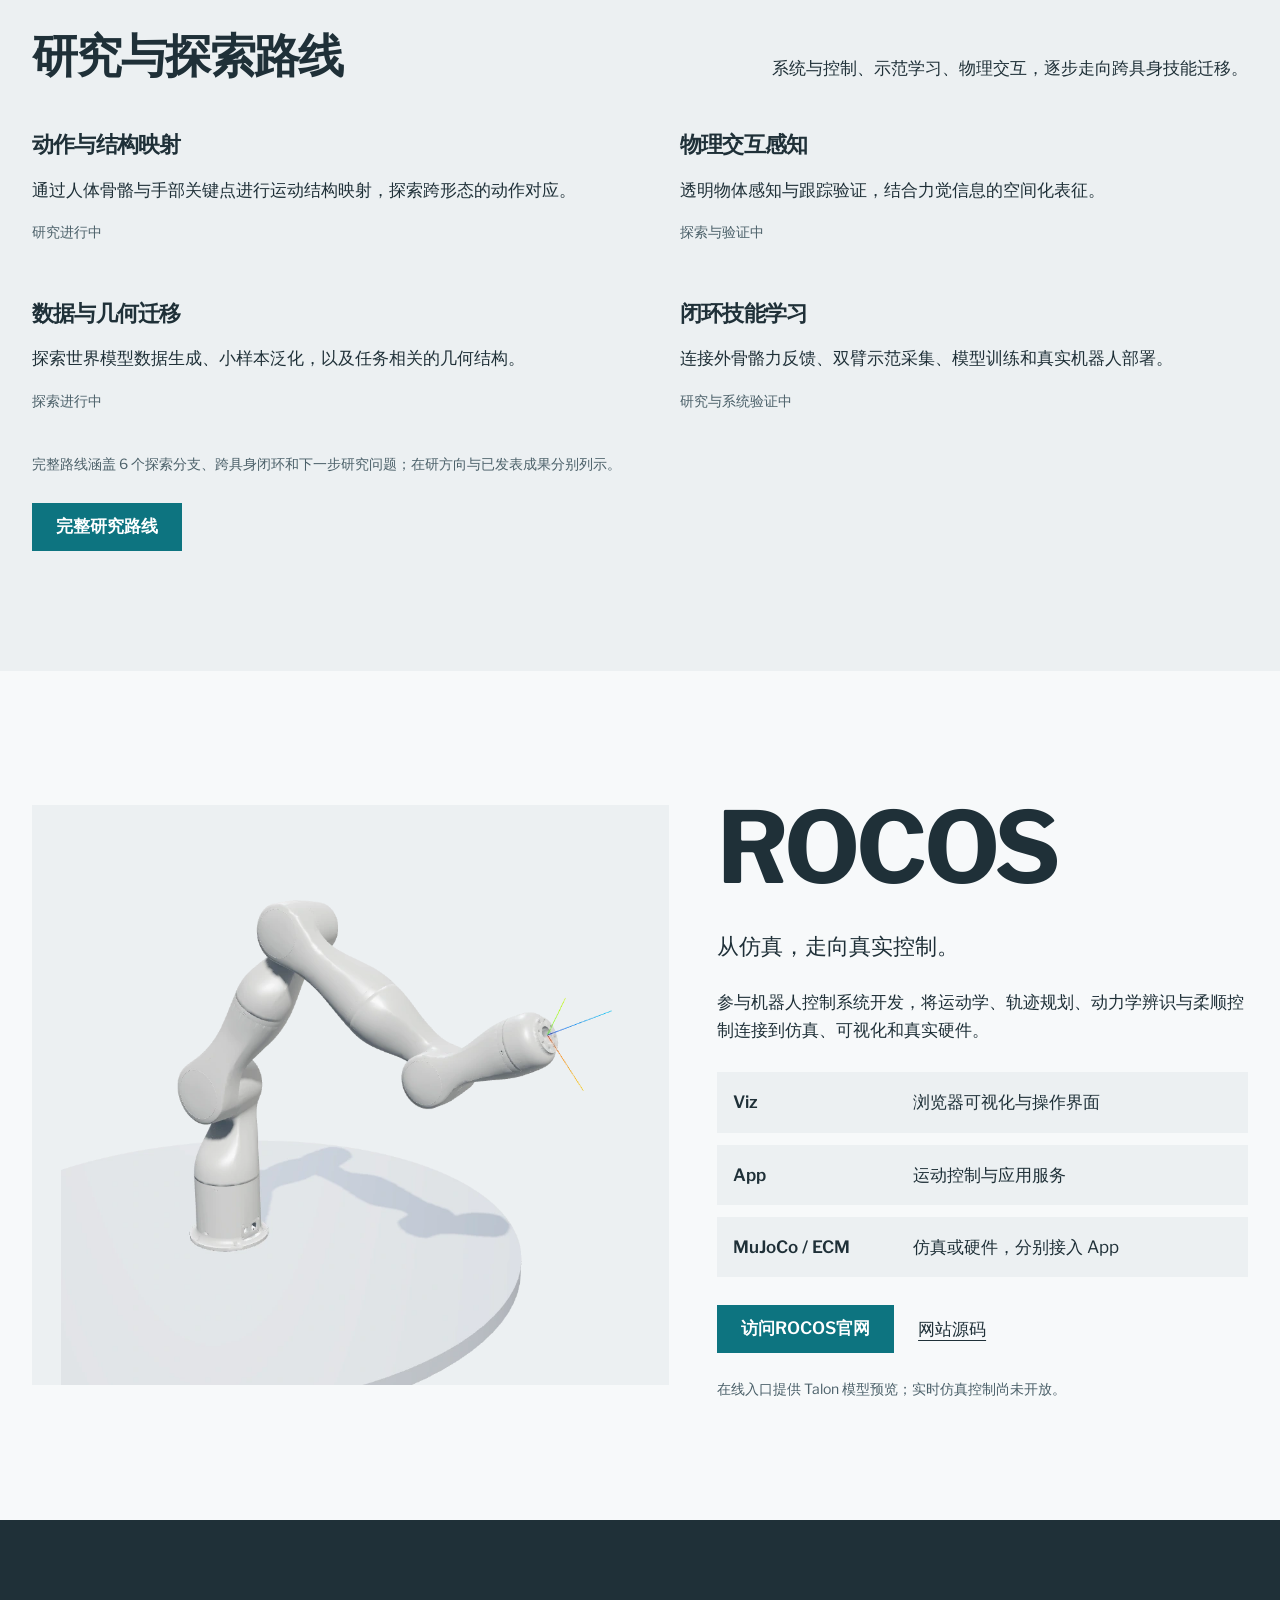
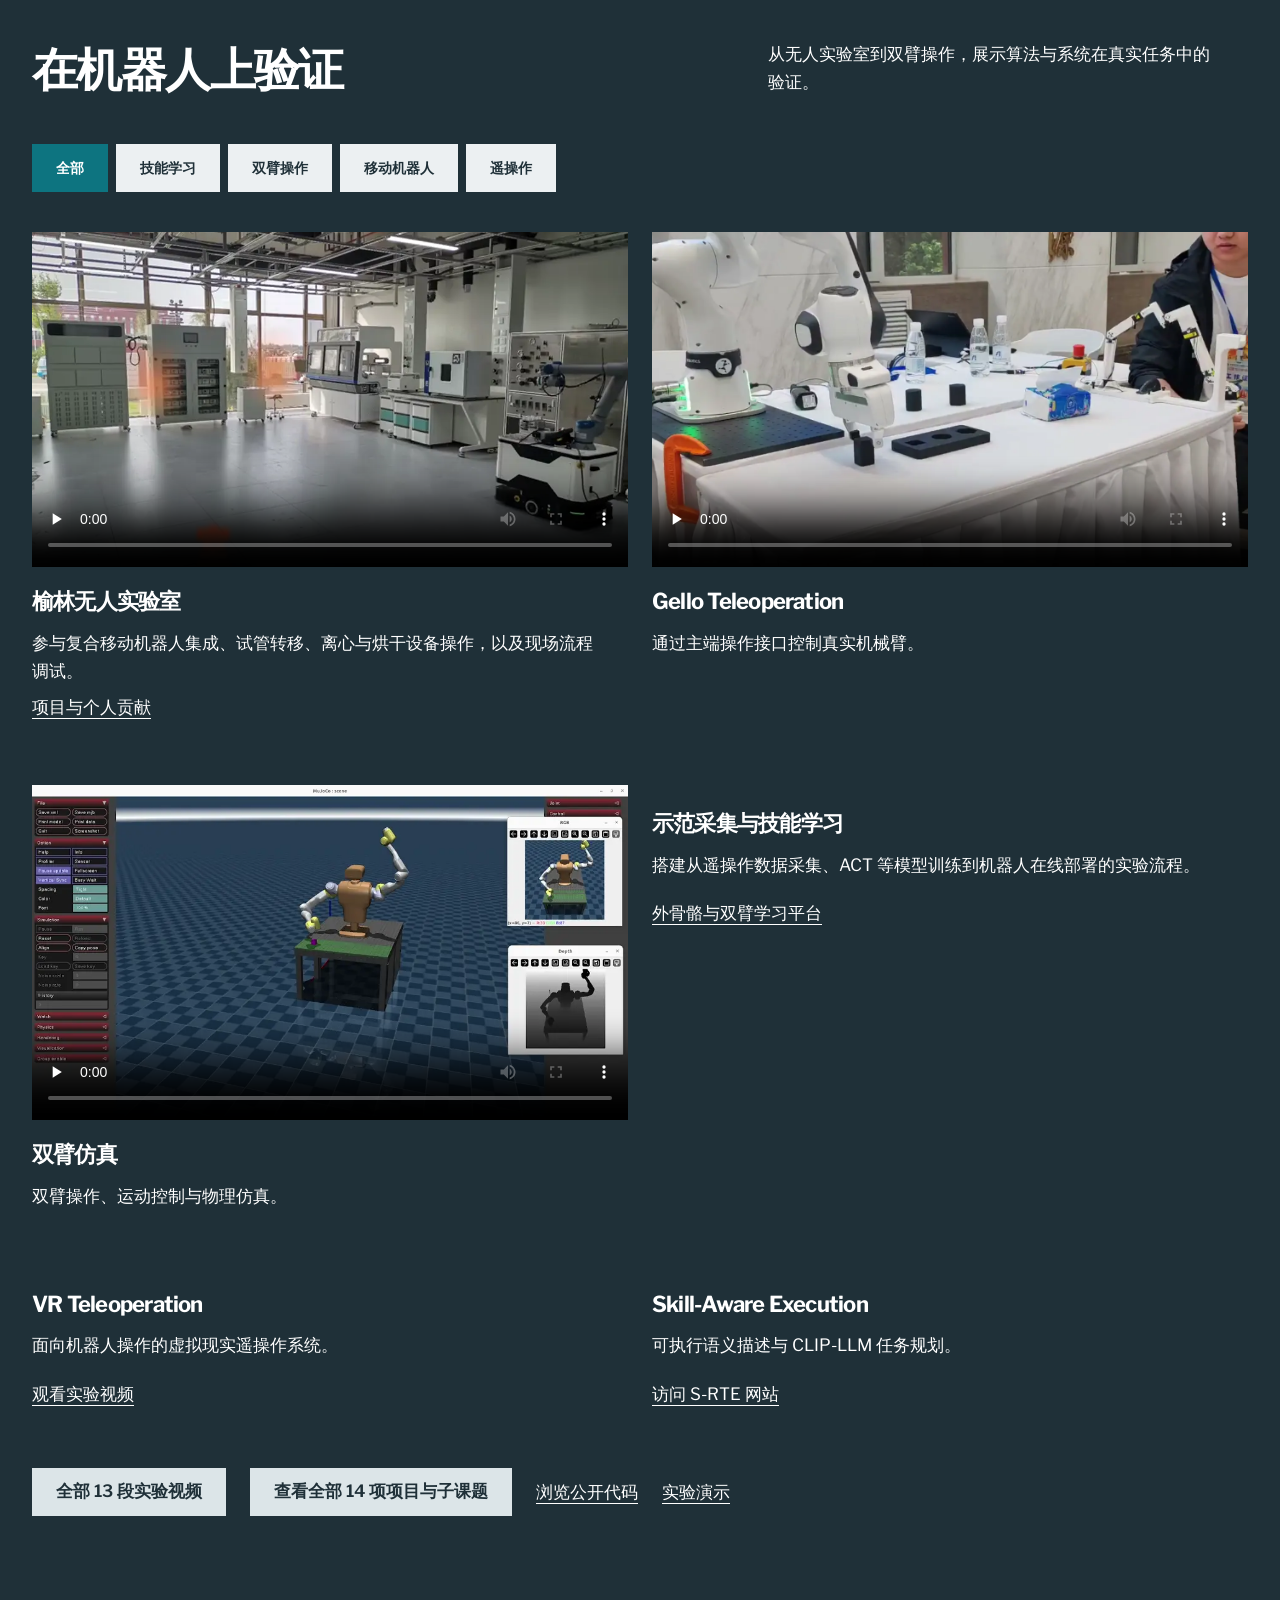
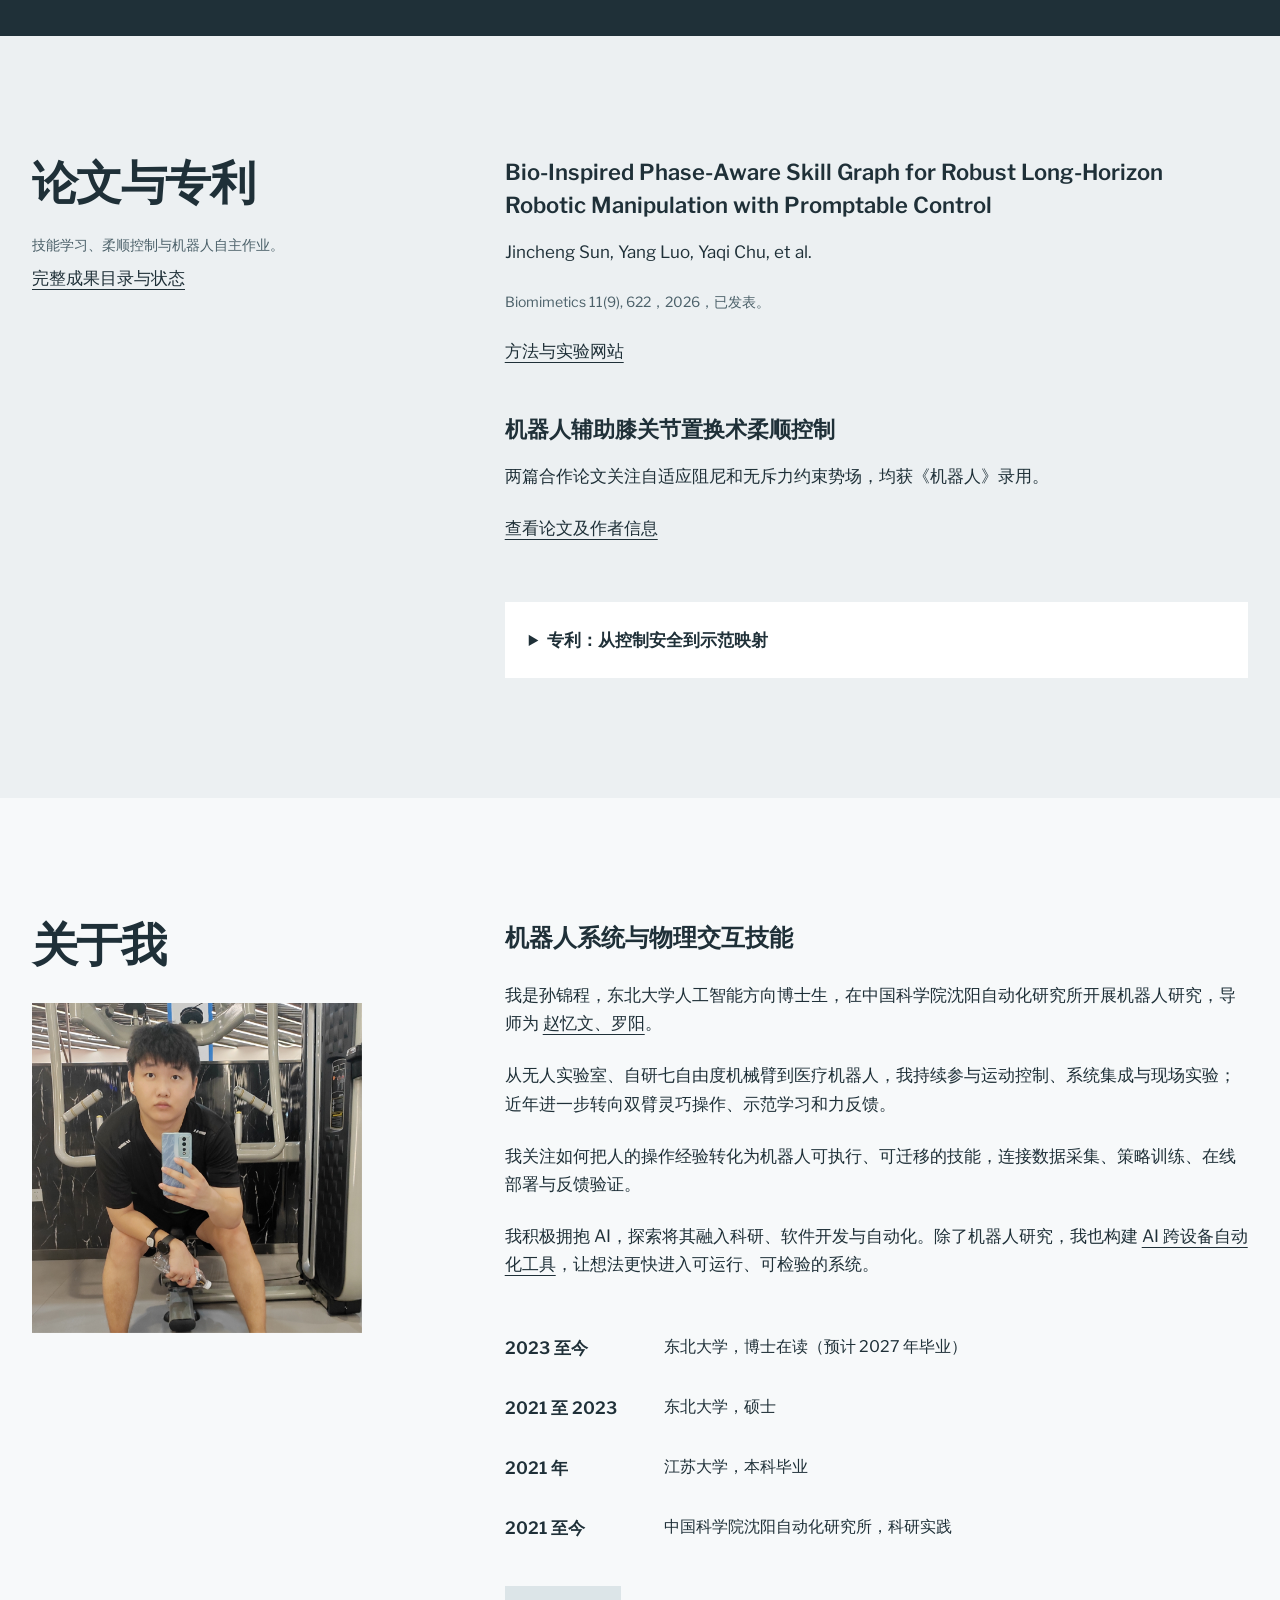
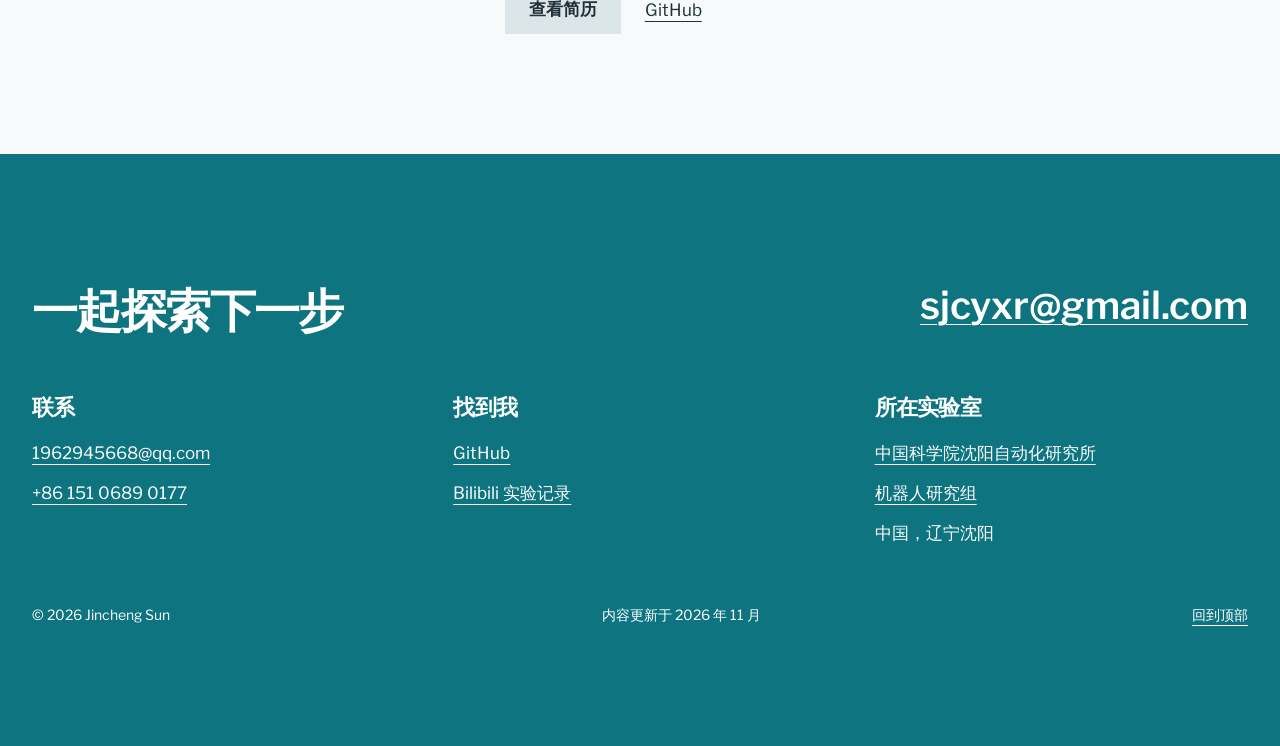
==== commit b16d8627: "Refresh research portfolio and restore complete routes and videos" ====
--- a/index.html
+++ b/index.html
@@ -1,75 +1,56 @@
-<!doctype html>
+<!DOCTYPE html>
+
 <html lang="zh-CN">
 <head>
-<meta charset="utf-8">
-<meta name="viewport" content="width=device-width, initial-scale=1">
+<meta charset="utf-8"/>
+<meta content="width=device-width, initial-scale=1" name="viewport"/>
 <title>孙锦程 Jincheng Sun | 机器人研究与 AI 实践</title>
-<meta name="description" content="Jincheng Sun 的个人主页：机器人灵巧操作、技能学习与运动控制。浏览 MPSG-Control、ROCOS、研究项目和实验演示。">
-<meta property="og:title" content="孙锦程 Jincheng Sun | 机器人研究与 AI 实践">
-<meta property="og:description" content="机器人研究、开源系统与 AI 实践。从任务结构到真实执行。">
-<meta property="og:type" content="website">
-<meta property="og:image" content="https://www.jcsun.cc/assets/img/research/teleoperation.webp">
-<link rel="canonical" href="https://www.jcsun.cc/">
-<link rel="icon" href="favicon.png" type="image/png">
-<link rel="stylesheet" href="style.css">
-<script src="script.js" defer></script>
+<meta content="Jincheng Sun 的个人主页：机器人灵巧操作、技能学习与运动控制。浏览 MPSG-Control、ROCOS、研究项目和实验演示。" name="description"/>
+<meta content="孙锦程 Jincheng Sun | 机器人研究与 AI 实践" property="og:title"/>
+<meta content="机器人研究、开源系统与 AI 实践。从任务结构到真实执行。" property="og:description"/>
+<meta content="website" property="og:type"/>
+<meta content="https://www.jcsun.cc/assets/img/research/teleoperation.webp" property="og:image"/>
+<link href="https://www.jcsun.cc/" rel="canonical"/>
+<link href="favicon.png" rel="icon" type="image/png"/>
+<link href="style.css" rel="stylesheet"/>
+<script defer="" src="script.js"></script>
 </head>
 <body>
 <a class="skip" href="#main">跳到主要内容</a>
 <header class="site-header">
-<nav class="container navigation" aria-label="主导航">
-<a class="wordmark" href="#home" aria-label="Jincheng Sun 首页">Jincheng Sun<span class="wordmark-suffix"> / Robotics &amp; AI</span></a>
-<button id="mobile-menu-btn" type="button" aria-expanded="false" aria-controls="mobile-menu">菜单</button>
-<div id="mobile-menu" class="nav-links">
-<a href="#research">研究</a><a href="#systems">开源系统</a><a href="projects.html">项目</a><a href="#projects">演示</a><a href="#publications">成果</a><a href="#about">关于</a><a href="#contact">联系</a>
-</div>
+<nav aria-label="主导航" class="container navigation">
+<a aria-label="Jincheng Sun 首页" class="wordmark" href="#home">Jincheng Sun<span class="wordmark-suffix"> / Robotics &amp; AI</span></a>
+<button aria-controls="mobile-menu" aria-expanded="false" id="mobile-menu-btn" type="button">菜单</button>
+<div class="nav-links" id="mobile-menu"><a href="research.html">研究</a><a href="projects.html">项目</a><a href="videos.html">视频</a><a href="publications.html">成果</a><a href="#about">关于</a><a href="#contact">联系</a></div>
 </nav>
 </header>
 <main id="main">
-<section id="home" class="hero">
-<div class="container">
-<div class="intro-heading"><h1>Jincheng Sun</h1><p class="lead" id="typed-text">孙锦程，研究机器人运动控制与物理交互技能学习。</p>
-<div class="actions"><a class="button primary" href="#research">浏览近期研究</a><a class="text-link" href="mailto:sjcyxr@gmail.com">联系交流</a></div></div>
-<div class="hero-bottom">
-<div class="hero-index" aria-label="近期工作索引">
-<a href="#phaseact"><span>MPSG-Control</span><small>阶段感知的技能图</small></a>
-<a href="#systems"><span><abbr title="Robot Control System">ROCOS</abbr></span><small>从仿真到真实控制</small></a>
-<a href="projects.html"><span>项目经历</span><small>从控制系统到技能学习</small></a>
-<div class="hero-affiliation">人工智能博士生<br>东北大学 / 中国科学院沈阳自动化研究所</div>
-</div>
-<figure class="hero-visual"><img src="assets/img/research/teleoperation.webp" alt="Gello 遥操作实验中，Franka 机械臂夹取操作台上的物体" width="1400" height="788" fetchpriority="high"><figcaption>Gello 遥操作实验，来自项目实录</figcaption></figure>
-</div></div>
+<section class="hero" id="home"><div class="container"><div class="hero-heading"><h1>Jincheng Sun</h1><div class="hero-intro"><p class="lead" id="typed-text">孙锦程。机器人研究者，探索运动控制、技能学习与 AI 实践。</p><div class="actions"><a class="button primary" href="#research">浏览近期研究</a><a class="text-link" href="mailto:sjcyxr@gmail.com">联系交流</a></div></div></div><div aria-label="机器人实验影像" class="experiment-sheet"><a aria-label="播放Gello 遥操作实验视频" class="experiment-run" data-experiment="Gello 遥操作" href="assets/videos/te_franka.mp4"><span class="run-frames"><img alt="Gello 遥操作实验画面 1" fetchpriority="high" height="360" src="assets/img/experiments/te_franka-0.webp" width="640"/><img alt="Gello 遥操作实验画面 2" height="360" src="assets/img/experiments/te_franka-1.webp" width="640"/><img alt="Gello 遥操作实验画面 3" height="360" src="assets/img/experiments/te_franka-2.webp" width="640"/><img alt="Gello 遥操作实验画面 4" height="360" src="assets/img/experiments/te_franka-3.webp" width="640"/></span><span class="run-name">Gello 遥操作<span aria-hidden="true">播放</span></span></a><a aria-label="播放无人实验室实验视频" class="experiment-run" data-experiment="无人实验室" href="assets/videos/chemist.mp4"><span class="run-frames"><img alt="无人实验室实验画面 1" height="360" src="assets/img/experiments/chemist-1.webp" width="640"/><img alt="无人实验室实验画面 2" height="360" src="assets/img/experiments/chemist-1.webp" width="640"/><img alt="无人实验室实验画面 3" height="360" src="assets/img/experiments/chemist-2.webp" width="640"/><img alt="无人实验室实验画面 4" height="360" src="assets/img/experiments/chemist-3.webp" width="640"/></span><span class="run-name">无人实验室<span aria-hidden="true">播放</span></span></a><a aria-label="播放双臂仿真实验视频" class="experiment-run" data-experiment="双臂仿真" href="assets/videos/dual_sim.mp4"><span class="run-frames"><img alt="双臂仿真实验画面 1" height="360" src="assets/img/experiments/dual_sim-0.webp" width="640"/><img alt="双臂仿真实验画面 2" height="360" src="assets/img/experiments/dual_sim-1.webp" width="640"/><img alt="双臂仿真实验画面 3" height="360" src="assets/img/experiments/dual_sim-2.webp" width="640"/><img alt="双臂仿真实验画面 4" height="360" src="assets/img/experiments/dual_sim-3.webp" width="640"/></span><span class="run-name">双臂仿真<span aria-hidden="true">播放</span></span></a><a aria-label="播放平面约束柔顺拖动实验视频" class="experiment-run" data-experiment="平面约束柔顺拖动" href="assets/videos/Plane-Constrained%20Compliant%20Dragging.mp4"><span class="run-frames"><img alt="平面约束柔顺拖动实验画面 1" height="360" src="assets/img/experiments/compliant-0.webp" width="640"/><img alt="平面约束柔顺拖动实验画面 2" height="360" src="assets/img/experiments/compliant-1.webp" width="640"/><img alt="平面约束柔顺拖动实验画面 3" height="360" src="assets/img/experiments/compliant-2.webp" width="640"/><img alt="平面约束柔顺拖动实验画面 4" height="360" src="assets/img/experiments/compliant-3.webp" width="640"/></span><span class="run-name">柔顺运动控制<span aria-hidden="true">播放</span></span></a><a aria-label="播放VR 操作实验视频" class="experiment-run" data-experiment="VR 操作" href="assets/videos/quest.mp4"><span class="run-frames"><img alt="VR 操作实验画面 1" height="360" src="assets/img/experiments/quest-0.webp" width="640"/><img alt="VR 操作实验画面 2" height="360" src="assets/img/experiments/quest-1.webp" width="640"/><img alt="VR 操作实验画面 3" height="360" src="assets/img/experiments/quest-2.webp" width="640"/><img alt="VR 操作实验画面 4" height="360" src="assets/img/experiments/quest-3.webp" width="640"/></span><span class="run-name">VR 操作<span aria-hidden="true">播放</span></span></a><a aria-label="播放碰撞检测实验视频" class="experiment-run" data-experiment="碰撞检测" href="assets/videos/collisiondetect.mp4"><span class="run-frames"><img alt="碰撞检测实验画面 1" height="360" src="assets/img/experiments/collisiondetect-0.webp" width="640"/><img alt="碰撞检测实验画面 2" height="360" src="assets/img/experiments/collisiondetect-1.webp" width="640"/><img alt="碰撞检测实验画面 3" height="360" src="assets/img/experiments/collisiondetect-2.webp" width="640"/><img alt="碰撞检测实验画面 4" height="360" src="assets/img/experiments/collisiondetect-3.webp" width="640"/></span><span class="run-name">碰撞检测<span aria-hidden="true">播放</span></span></a></div><p class="hero-affiliation">东北大学博士在读 / 中国科学院沈阳自动化研究所</p></div></section>
+<section class="section feature" id="phaseact">
+<div class="container feature-grid">
+<div class="feature-copy"><h2>让长任务可靠执行</h2><p class="project-name">MPSG-Control / PhaseAct</p><p>用多模态反馈识别交互阶段，以技能图组织执行，并用语言约束调整任务结构。</p><div class="actions"><a class="button primary" href="https://cheng9911.github.io/PhaseAct-Website/">访问项目网站</a><a class="text-link" href="https://github.com/cheng9911/mpsg_control">研究代码</a></div><p class="note">发表于 Biomimetics，2026。<a href="publications.html#papers">查看论文记录</a></p></div>
+<figure class="feature-visual" data-kind="product"><img alt="MPSG-Control 多阶段操作演示及技能路径控制面板" height="404" loading="lazy" src="assets/img/research/phaseact.jpg" width="960"/><figcaption>阶段感知与技能路径，连接感知和执行。</figcaption></figure>
+</div></section>
+<section class="section research-section" id="research">
+<div class="container"><div class="section-heading"><h2>研究与探索路线</h2><p>系统与控制、示范学习、物理交互，逐步走向跨具身技能迁移。</p></div>
+<div class="research-rows"><article><h3>动作与结构映射</h3><p>通过人体骨骼与手部关键点进行运动结构映射，探索跨形态的动作对应。</p><span>研究进行中</span></article><article><h3>物理交互感知</h3><p>透明物体感知与跟踪验证，结合力觉信息的空间化表征。</p><span>探索与验证中</span></article><article><h3>数据与几何迁移</h3><p>探索世界模型数据生成、小样本泛化，以及任务相关的几何结构。</p><span>探索进行中</span></article><article><h3>闭环技能学习</h3><p>连接外骨骼力反馈、双臂示范采集、模型训练和真实机器人部署。</p><span>研究与系统验证中</span></article></div><p class="note research-note">完整路线涵盖 6 个探索分支、跨具身闭环和下一步研究问题；在研方向与已发表成果分别列示。</p><div class="actions"><a class="button primary" href="research.html">完整研究路线</a></div></div>
 </section>
-<section id="phaseact" class="section feature">
-<div class="container feature-grid">
-<div class="feature-copy"><h2>把长任务，<br>拆成可执行的技能。</h2><p class="project-name">MPSG-Control / PhaseAct</p><p>用多模态反馈识别交互阶段，以技能图组织执行，并用语言约束调整任务结构。</p><div class="actions"><a class="button primary" href="https://cheng9911.github.io/PhaseAct-Website/">访问项目网站</a><a class="text-link" href="https://github.com/cheng9911/mpsg_control">研究代码</a></div><p class="note">发表于 Biomimetics，2026。<a href="publications.html#papers">查看论文记录</a></p></div>
-<figure class="feature-visual" data-kind="product"><img src="assets/img/research/phaseact.jpg" alt="MPSG-Control 多阶段操作演示及技能路径控制面板" width="960" height="404" loading="lazy"><figcaption>阶段感知与技能路径，连接感知和执行。</figcaption></figure>
-</div></section>
-<section id="research" class="section research-section">
-<div class="container"><div class="section-heading"><h2>正在推进的研究</h2><p>从几何约束、交互力与视觉反馈中，探索可迁移的操作技能。</p></div>
-<div class="research-rows">
-<article><h3>跨形态手部映射</h3><p>探索人手与不同机器人手之间的运动对应，以及面向物体的连续抓握迁移。</p><span>研究进行中</span></article>
-<article><h3>结构化策略学习</h3><p>结合示范先验、任务约束与可变阻抗，探索接触丰富任务中的技能学习与执行。</p><span>研究进行中</span></article>
-<article><h3>多视角视觉跟踪</h3><p>探索跨视角点跟踪与局部视觉表征，为操作任务提供持续的视觉反馈。</p><span>研究进行中</span></article>
-<article><h3>动力学辨识工具</h3><p>连接激励轨迹、机器人模型与可视化，推进辨识流程和对比实验。</p><span>开发与验证中</span></article>
-</div><p class="note research-note">近期重点：将人体示范、机器人力反馈与跨形态映射连接起来。以上方向仍在研究和验证中。</p></div>
-</section>
-<section id="systems" class="section systems-section">
+<section class="section systems-section" id="systems">
 <div class="container systems-grid">
-<figure class="robot-visual" data-kind="product"><img src="assets/img/research/talon-front.webp" alt="ROCOS 官网中基于实际 Talon 网格渲染的机器人模型" width="900" height="900" loading="lazy"></figure>
+<figure class="robot-visual" data-kind="product"><img alt="ROCOS 官网中基于实际 Talon 网格渲染的机器人模型" height="900" loading="lazy" src="assets/img/research/talon-front.webp" width="900"/></figure>
 <div class="systems-copy"><h2>ROCOS</h2><p class="systems-line">从仿真，走向真实控制。</p><p>参与机器人控制系统开发，将运动学、轨迹规划、动力学辨识与柔顺控制连接到仿真、可视化和真实硬件。</p><dl class="system-parts"><div><dt>Viz</dt><dd>浏览器可视化与操作界面</dd></div><div><dt>App</dt><dd>运动控制与应用服务</dd></div><div><dt>MuJoCo / ECM</dt><dd>仿真或硬件，分别接入 App</dd></div></dl><div class="actions"><a class="button primary" href="http://rocos-sia.cn/rocos-web/">访问 <abbr title="Robot Control System">ROCOS</abbr> 官网</a><a class="text-link" href="https://github.com/rocos-sia/rocos-web">网站源码</a></div><p class="note">在线入口提供 Talon 模型预览；实时仿真控制尚未开放。</p></div>
 </div></section>
-<section id="projects" class="section projects-section">
+<section class="section projects-section" id="projects">
 <div class="container"><div class="section-heading"><h2>在机器人上验证</h2><p>从无人实验室到双臂操作，展示算法与系统在真实任务中的验证。</p></div>
-<div class="filters" role="group" aria-label="筛选演示项目">
-<button class="filter-btn active" type="button" data-filter="all" aria-pressed="true">全部</button><button class="filter-btn" type="button" data-filter="skill" aria-pressed="false">技能学习</button><button class="filter-btn" type="button" data-filter="dual" aria-pressed="false">双臂操作</button><button class="filter-btn" type="button" data-filter="mobile" aria-pressed="false">移动机器人</button><button class="filter-btn" type="button" data-filter="teleop" aria-pressed="false">遥操作</button>
-</div><p id="filter-status" class="visually-hidden" aria-live="polite"></p>
-<div id="projects-grid" class="projects-grid">
-<article class="project-card filter-mobile" data-category="mobile"><video controls preload="none" poster="assets/img/research/chemist.webp" width="960" height="540" aria-label="移动机器人化学实验室演示"><source src="assets/videos/chemist.mp4" type="video/mp4">浏览器无法播放视频，<a href="assets/videos/chemist.mp4">下载演示</a>。</video><div class="project-info"><h3>榆林无人实验室</h3><p>参与复合移动机器人集成、试管转移、离心与烘干设备操作，以及现场流程调试。</p><a class="text-link" href="projects.html#project-01">项目与个人贡献</a></div></article>
-<article class="project-card filter-teleop" data-category="teleop"><video controls preload="none" poster="assets/img/research/teleoperation.webp" width="1400" height="788" aria-label="Gello 遥操作演示"><source src="assets/videos/te_franka.mp4" type="video/mp4">浏览器无法播放视频，<a href="assets/videos/te_franka.mp4">下载演示</a>。</video><div class="project-info"><h3>Gello Teleoperation</h3><p>通过主端操作接口控制真实机械臂。</p></div></article>
-<article class="project-card filter-dual" data-category="dual"><video controls preload="none" poster="assets/img/research/dual-sim.webp" width="960" height="540" aria-label="MuJoCo 双臂仿真演示"><source src="assets/videos/dual_sim.mp4" type="video/mp4">浏览器无法播放视频，<a href="assets/videos/dual_sim.mp4">下载演示</a>。</video><div class="project-info"><h3>Dual Robot in MuJoCo</h3><p>双臂操作、运动控制与物理仿真。</p></div></article>
-<article class="project-card project-text filter-skill" data-category="skill"><div class="project-info"><h3>示范采集与技能学习</h3><p>搭建从遥操作数据采集、ACT 等模型训练到机器人在线部署的实验流程。</p><a href="projects.html#project-10" class="text-link">外骨骼与双臂学习平台</a></div></article>
-<article class="project-card project-text filter-teleop" data-category="teleop"><div class="project-info"><h3>VR Teleoperation</h3><p>面向机器人操作的虚拟现实遥操作系统。</p><a href="assets/videos/VRTeleoperation.mp4" class="text-link">观看实验视频</a></div></article>
-<article class="project-card project-text filter-skill" data-category="skill"><div class="project-info"><h3>Skill-Aware Execution</h3><p>可执行语义描述与 CLIP-LLM 任务规划。</p><a href="https://cheng9911.github.io/S-RTE/" class="text-link">访问 S-RTE 网站</a></div></article>
-</div><div class="actions"><a class="button" href="projects.html">查看全部 14 项项目与子课题</a><a class="text-link" href="projects.html#software">浏览公开代码</a></div></div></section>
-<section id="publications" class="section publications-section"><div class="container publication-layout"><div><h2>论文与专利</h2><p class="note">技能学习、柔顺控制与机器人自主作业。</p><a class="text-link" href="publications.html">完整成果目录与状态</a></div><div class="publication-list"><article class="paper"><h3>Bio-Inspired Phase-Aware Skill Graph for Robust Long-Horizon Robotic Manipulation with Promptable Control</h3><p>Jincheng Sun, Yang Luo, Yaqi Chu, et al.</p><p class="note">Biomimetics 11(9), 622，2026，已发表。</p><a class="text-link" href="https://cheng9911.github.io/PhaseAct-Website/">方法与实验网站</a></article><article class="paper"><h3>机器人辅助膝关节置换术柔顺控制</h3><p>两篇合作论文关注自适应阻尼和无斥力约束势场，均获《机器人》录用。</p><a class="text-link" href="publications.html#papers">查看论文及作者信息</a></article><details class="patent"><summary>专利：从控制安全到示范映射</summary><div class="patent-body"><p>10 项专利记录，覆盖轨迹边界、柔顺操作、遥操作和手部重定向；授权与申请状态分别列示。</p><a class="text-link" href="publications.html#patents">查看专利目录</a></div></details></div></div></section><section id="about" class="section about-section"><div class="container about-grid"><div><h2>关于我</h2><figure class="portrait"><img src="assets/img/sjc.jpg" alt="Jincheng Sun 个人照片" width="500" height="500" loading="lazy"></figure></div><div class="about-copy"><p class="about-lead">从机器人系统，走向物理交互技能。</p><p>我是孙锦程，东北大学人工智能方向博士生，在中国科学院沈阳自动化研究所开展机器人研究，导师为 <a href="http://rocos-sia.cn/">赵忆文、罗阳</a>。</p><p>从无人实验室、自研七自由度机械臂到医疗机器人，我持续参与运动控制、系统集成与现场实验；近年进一步转向双臂灵巧操作、示范学习和力反馈。</p><p>我关注如何把人的操作经验转化为机器人可执行、可迁移的技能，连接数据采集、策略训练、在线部署与反馈验证。</p><p>我积极拥抱 AI，探索将其融入科研、软件开发与自动化。除了机器人研究，我也构建 <a href="https://github.com/cheng9911/openclaw-remote-desktop">AI 跨设备自动化工具</a>，让想法更快进入可运行、可检验的系统。</p><dl class="education"><div><dt>2023 至今</dt><dd>东北大学，博士在读（预计 2027 年毕业）</dd></div><div><dt>2021 至 2023</dt><dd>东北大学，硕士</dd></div><div><dt>2021 年</dt><dd>江苏大学，本科毕业</dd></div><div><dt>2021 至今</dt><dd>中国科学院沈阳自动化研究所，科研实践</dd></div></dl><div class="actions"><a class="button" href="https://drive.google.com/file/d/1iHBNV2UkH5LkhAP-1hYRZ2Ez_BQ6g4S7/view?usp=sharing">查看简历</a><a class="text-link" href="https://github.com/cheng9911">GitHub</a></div></div></div></section></main><footer id="contact" class="section contact-section"><div class="container"><div class="contact-top"><h2>聊聊机器人，<br>或者下一次合作。</h2><a class="contact-email" href="mailto:sjcyxr@gmail.com">sjcyxr@gmail.com</a></div><div class="contact-columns"><div><h3>联系</h3><a href="mailto:1962945668@qq.com">1962945668@qq.com</a><a href="tel:+8615106890177">+86 151 0689 0177</a></div><div><h3>找到我</h3><a href="https://github.com/cheng9911">GitHub</a><a href="https://space.bilibili.com/623528115">Bilibili 实验记录</a></div><div><h3>所在实验室</h3><a href="https://sia.cas.cn/gkjj/dlwz/">中国科学院沈阳自动化研究所</a><a href="http://rocos-sia.cn/">机器人研究组</a><span>中国，辽宁沈阳</span></div></div><div class="colophon"><span>© 2026 Jincheng Sun</span><span>内容更新于 2026 年 11 月</span><a href="#home">回到顶部</a></div></div></footer></body></html>
+<div aria-label="筛选演示项目" class="filters" role="group">
+<button aria-pressed="true" class="filter-btn active" data-filter="all" type="button">全部</button><button aria-pressed="false" class="filter-btn" data-filter="skill" type="button">技能学习</button><button aria-pressed="false" class="filter-btn" data-filter="dual" type="button">双臂操作</button><button aria-pressed="false" class="filter-btn" data-filter="mobile" type="button">移动机器人</button><button aria-pressed="false" class="filter-btn" data-filter="teleop" type="button">遥操作</button>
+</div><p aria-live="polite" class="visually-hidden" id="filter-status"></p>
+<div class="projects-grid" id="projects-grid">
+<article class="project-card filter-mobile" data-category="mobile"><video aria-label="移动机器人化学实验室演示" controls="" height="540" poster="assets/img/research/chemist.webp" preload="none" width="960"><source src="assets/videos/chemist.mp4" type="video/mp4"/>浏览器无法播放视频，<a href="assets/videos/chemist.mp4">下载演示</a>。</video><div class="project-info"><h3>榆林无人实验室</h3><p>参与复合移动机器人集成、试管转移、离心与烘干设备操作，以及现场流程调试。</p><a class="text-link" href="projects.html#project-01">项目与个人贡献</a></div></article>
+<article class="project-card filter-teleop" data-category="teleop"><video aria-label="Gello 遥操作演示" controls="" height="788" poster="assets/img/research/teleoperation.webp" preload="none" width="1400"><source src="assets/videos/te_franka.mp4" type="video/mp4"/>浏览器无法播放视频，<a href="assets/videos/te_franka.mp4">下载演示</a>。</video><div class="project-info"><h3>Gello Teleoperation</h3><p>通过主端操作接口控制真实机械臂。</p></div></article>
+<article class="project-card filter-dual" data-category="dual"><video aria-label="MuJoCo 双臂仿真演示" controls="" height="540" poster="assets/img/research/dual-sim.webp" preload="none" width="960"><source src="assets/videos/dual_sim.mp4" type="video/mp4"/>浏览器无法播放视频，<a href="assets/videos/dual_sim.mp4">下载演示</a>。</video><div class="project-info"><h3>双臂仿真</h3><p>双臂操作、运动控制与物理仿真。</p></div></article>
+<article class="project-card project-text filter-skill" data-category="skill"><div class="project-info"><h3>示范采集与技能学习</h3><p>搭建从遥操作数据采集、ACT 等模型训练到机器人在线部署的实验流程。</p><a class="text-link" href="projects.html#project-10">外骨骼与双臂学习平台</a></div></article>
+<article class="project-card project-text filter-teleop" data-category="teleop"><div class="project-info"><h3>VR Teleoperation</h3><p>面向机器人操作的虚拟现实遥操作系统。</p><a class="text-link" href="assets/videos/VRTeleoperation.mp4">观看实验视频</a></div></article>
+<article class="project-card project-text filter-skill" data-category="skill"><div class="project-info"><h3>Skill-Aware Execution</h3><p>可执行语义描述与 CLIP-LLM 任务规划。</p><a class="text-link" href="https://cheng9911.github.io/S-RTE/">访问 S-RTE 网站</a></div></article>
+</div><div class="actions"><a class="button" href="videos.html">全部 13 段实验视频</a><a class="button" href="projects.html">查看全部 14 项项目与子课题</a><a class="text-link" href="projects.html#software">浏览公开代码</a><a class="text-link" href="#projects">实验演示</a></div></div></section>
+<section class="section publications-section" id="publications"><div class="container publication-layout"><div><h2>论文与专利</h2><p class="note">技能学习、柔顺控制与机器人自主作业。</p><a class="text-link" href="publications.html">完整成果目录与状态</a></div><div class="publication-list"><article class="paper"><p class="paper-title">Bio-Inspired Phase-Aware Skill Graph for Robust Long-Horizon Robotic Manipulation with Promptable Control</p><p>Jincheng Sun, Yang Luo, Yaqi Chu, et al.</p><p class="note">Biomimetics 11(9), 622，2026，已发表。</p><a class="text-link" href="https://cheng9911.github.io/PhaseAct-Website/">方法与实验网站</a></article><article class="paper"><p class="paper-title">机器人辅助膝关节置换术柔顺控制</p><p>两篇合作论文关注自适应阻尼和无斥力约束势场，均获《机器人》录用。</p><a class="text-link" href="publications.html#papers">查看论文及作者信息</a></article><details class="patent"><summary>专利：从控制安全到示范映射</summary><div class="patent-body"><p>10 项专利记录，覆盖轨迹边界、柔顺操作、遥操作和手部重定向；授权与申请状态分别列示。</p><a class="text-link" href="publications.html#patents">查看专利目录</a></div></details></div></div></section><section class="section about-section" id="about"><div class="container about-grid"><div><h2>关于我</h2><figure class="portrait"><img alt="Jincheng Sun 个人照片" height="500" loading="lazy" src="assets/img/sjc.jpg" width="500"/></figure></div><div class="about-copy"><p class="about-lead">机器人系统与物理交互技能</p><p>我是孙锦程，东北大学人工智能方向博士生，在中国科学院沈阳自动化研究所开展机器人研究，导师为 <a href="http://rocos-sia.cn/">赵忆文、罗阳</a>。</p><p>从无人实验室、自研七自由度机械臂到医疗机器人，我持续参与运动控制、系统集成与现场实验；近年进一步转向双臂灵巧操作、示范学习和力反馈。</p><p>我关注如何把人的操作经验转化为机器人可执行、可迁移的技能，连接数据采集、策略训练、在线部署与反馈验证。</p><p>我积极拥抱 AI，探索将其融入科研、软件开发与自动化。除了机器人研究，我也构建 <a href="https://github.com/cheng9911/openclaw-remote-desktop">AI 跨设备自动化工具</a>，让想法更快进入可运行、可检验的系统。</p><dl class="education"><div><dt>2023 至今</dt><dd>东北大学，博士在读（预计 2027 年毕业）</dd></div><div><dt>2021 至 2023</dt><dd>东北大学，硕士</dd></div><div><dt>2021 年</dt><dd>江苏大学，本科毕业</dd></div><div><dt>2021 至今</dt><dd>中国科学院沈阳自动化研究所，科研实践</dd></div></dl><div class="actions"><a class="button" href="https://drive.google.com/file/d/1iHBNV2UkH5LkhAP-1hYRZ2Ez_BQ6g4S7/view?usp=sharing">查看简历</a><a class="text-link" href="https://github.com/cheng9911">GitHub</a></div></div></div></section></main><footer class="section contact-section" id="contact"><div class="container"><div class="contact-top"><h2>一起探索下一步</h2><a class="contact-email" href="mailto:sjcyxr@gmail.com">sjcyxr@gmail.com</a></div><div class="contact-columns"><div><h3>联系</h3><a href="mailto:1962945668@qq.com">1962945668@qq.com</a><a href="tel:+8615106890177">+86 151 0689 0177</a></div><div><h3>找到我</h3><a href="https://github.com/cheng9911">GitHub</a><a href="https://space.bilibili.com/623528115">Bilibili 实验记录</a></div><div><h3>所在实验室</h3><a href="https://sia.cas.cn/gkjj/dlwz/">中国科学院沈阳自动化研究所</a><a href="http://rocos-sia.cn/">机器人研究组</a><span>中国，辽宁沈阳</span></div></div><div class="colophon"><span>© 2026 Jincheng Sun</span><span>内容更新于 2026 年 11 月</span><a href="#home">回到顶部</a></div></div></footer><dialog aria-labelledby="experiment-title" id="experiment-dialog"><div class="player-top"><h2 id="experiment-title">实验演示</h2><button id="close-experiment" type="button">关闭视频</button></div><video controls="" id="experiment-player" playsinline="" preload="none"></video></dialog></body></html>
--- a/style.css
+++ b/style.css
@@ -1,209 +1,24 @@
-/* Hallmark · shape: Research portfolio · genre: editorial · theme: Almanac (deal 1/3) · redesign: polish
- * hero: Index · nav: edge-aligned · footer: index columns · imagery: real project photographs and Talon render · signature: a working robotics research index beside the real teleoperation experiment
- * axes: mid/grotesk-sans/chromatic-magenta · posture: restrained · draw: a3dee2, shape adapted to independent research projects · v2.0.0 */
-/* Hallmark · pre-emit critique: P4 H4 E4 S5 R4 V4 · weakest: H, large name and project index establish hierarchy before research details */
-/* Hallmark · copy: verbatim · academic paper titles and project names preserve the owner-provided wording; Robust is part of the published title, not marketing copy. */
-/* Hallmark · dropped https://cdn.tailwindcss.com, https://cdnjs.cloudflare.com/ajax/libs/typed.js/2.0.12/typed.min.js · missing local styles and script replaced with self-hosted assets and a static readable role */
-/* Hallmark · dismissed 25 · section intros are one-sentence ledes at 30ch, within the allowed caption and lede measure */
-/* Hallmark · hero-review: fix · 1 finding · 1 resolved: actual robot image precedes compact project index on mobile */
-/* Hallmark · finish-review: subagent · 3 findings · 3 resolved: full project capture, public-facing copy, specific research statement · gap: none */
+/* Taste Skill v2: contact-sheet, seed 375578154. Real experiment frames form a browsable research archive. */
 @import url("assets/css/tokens.css");
-@import url("assets/css/fonts.css");
-@import url("assets/css/base.css");
-html { scroll-behavior: smooth; }
-body { font-synthesis: none; }
-a { text-decoration-color: var(--color-accent); }
-a:hover { text-decoration-thickness: 2px; }
-a:active { opacity: .75; }
-button:disabled { cursor: not-allowed; opacity: .55; background: var(--color-paper-3); }
-button:active, .button:active { transform: translateY(1px); }
-figure { margin: 0; }
-figcaption { font-size: var(--text-sm); color: var(--color-muted); padding-top: var(--space-sm); }
-.skip { position: absolute; top: calc(-1 * var(--space-3xl)); left: var(--space-lg); z-index: var(--z-toast); background: var(--color-ink); color: var(--color-sheet); padding: var(--space-sm) var(--space-lg); }
-.skip:focus-visible { top: var(--space-md); }
-.site-header { border-bottom: 1px solid var(--color-rule-2); }
-.navigation { min-height: 80px; display: flex; align-items: center; justify-content: space-between; gap: var(--space-lg); }
-.wordmark { font: 600 21px/1.2 var(--font-display); text-decoration: none; white-space: nowrap; }
-.wordmark-suffix { color: var(--color-muted); font-weight: 500; }
-.nav-links { display: flex; align-items: center; gap: var(--space-lg); }
-.nav-links a { font-size: var(--text-sm); text-decoration: none; min-height: 44px; display: inline-flex; align-items: center; white-space: nowrap; }
-.nav-links a:hover { text-decoration: underline; text-decoration-color: var(--color-accent); }
-#mobile-menu-btn { display: none; min-height: 44px; padding: 0 var(--space-md); border: 1px solid var(--color-rule-2); background: var(--color-paper); color: var(--color-ink); }
-.hero { padding-block: var(--space-xl); min-height: calc(100svh - 80px); display: flex; align-items: center; }
-.hero .container { display: grid; gap: var(--space-xl); }
-.intro-heading { position: relative; }
-.hero h1 { font-size: clamp(3.5rem, 8.3vw, 8rem); line-height: .98; max-width: none; letter-spacing: -.055em; }
-.hero .lead { margin-top: var(--space-lg); }
-.actions { display: flex; flex-wrap: wrap; align-items: center; gap: var(--space-lg); margin-top: var(--space-lg); }
-.intro-heading .actions { position: absolute; right: 0; bottom: 0; }
-.button { display: inline-flex; align-items: center; justify-content: center; min-height: 48px; padding: 0 var(--space-lg); border: 1px solid var(--color-rule-2); border-radius: var(--radius-pill); color: var(--color-ink); background: var(--color-paper); font: 500 var(--text-md)/1 var(--font-display); text-decoration: none; white-space: nowrap; }
-.button:hover { background: var(--color-paper-2); }
-.button.primary { background: var(--color-accent); color: var(--color-accent-ink); border-color: var(--color-accent); }
-.button.primary:hover { background: var(--color-accent-2); }
-.text-link { display: inline-flex; align-items: center; min-height: 44px; font-size: var(--text-md); white-space: nowrap; }
-.hero-bottom { display: grid; grid-template-columns: minmax(0, 4fr) minmax(0, 8fr); gap: var(--gap-columns); align-items: stretch; }
-.hero-index { border-top: 2px solid var(--color-rule-2); display: flex; flex-direction: column; }
-.hero-index>a { padding-block: var(--space-lg); border-bottom: 1px solid var(--color-rule); text-decoration: none; display: flex; flex-direction: column; gap: var(--space-2xs); }
-.hero-index>a:hover { background: var(--color-paper-2); }
-.hero-index span { font: 600 var(--text-title)/1.2 var(--font-display); }
-.hero-index small { font-size: var(--text-sm); color: var(--color-muted); }
-.hero-affiliation { margin-top: auto; padding-top: var(--space-lg); font-size: var(--text-sm); line-height: 1.7; color: var(--color-muted); }
-.hero-visual img { width: 100%; height: clamp(290px, 43svh, 520px); object-fit: cover; object-position: 50% 48%; filter: saturate(.65); }
-.section { padding-block: var(--section-gap-s); }
-.section-heading { display: flex; justify-content: space-between; align-items: end; gap: var(--gap-columns); margin-bottom: var(--space-2xl); }
-.section-heading>p { max-width: 30ch; color: var(--color-muted); }
-.feature { border-top: 1px solid var(--color-rule-2); }
-.feature-grid { display: grid; grid-template-columns: minmax(0, 4fr) minmax(0, 7fr); gap: var(--gap-columns); align-items: center; }
-.feature-copy h2 { line-height: 1.18; }
-.project-name { margin-block: var(--space-lg) var(--space-md); font: 600 var(--text-title)/1.2 var(--font-display); }
-.feature-copy>p:not(.project-name):not(.note) { max-width: 48ch; }
-.feature-visual img { width: 100%; aspect-ratio: 960/404; object-fit: contain; object-position: center; }
-.note { font-size: var(--text-sm); color: var(--color-muted); line-height: 1.7; }
-.feature .note, .systems-copy .note { margin-top: var(--space-lg); }
-.research-section { background: var(--color-sheet); color: var(--color-ink); }
-.research-rows { border-top: 2px solid var(--color-rule-2); }
-.research-rows article { display: grid; grid-template-columns: minmax(0, 4fr) minmax(0, 6fr) minmax(0, 2fr); gap: var(--gap-columns); align-items: start; padding-block: var(--space-xl); border-bottom: 1px solid var(--color-rule); }
-.research-rows p { max-width: 48ch; }
-.research-rows span { font-size: var(--text-sm); color: var(--color-accent); text-align: right; }
-.research-note { margin-top: var(--space-lg); }
-.systems-grid { display: grid; grid-template-columns: minmax(0, 6fr) minmax(0, 5fr); gap: var(--gap-columns); align-items: center; }
-.robot-visual img { width: 100%; height: 650px; object-fit: contain; }
-.systems-copy h2 { font-size: var(--text-display); }
-.systems-line { font-size: var(--text-title); margin-block: var(--space-lg); }
-.system-parts { margin-block: var(--space-xl); }
-.system-parts>div { display: grid; grid-template-columns: minmax(0, 1fr) minmax(0, 2fr); gap: var(--gap-columns); padding-block: var(--space-md); border-top: 1px solid var(--color-rule); }
-dt { font: 600 var(--text-md)/1.5 var(--font-display); } dd { margin: 0; }
-.projects-section { border-top: 1px solid var(--color-rule-2); }
-.filters { display: flex; flex-wrap: wrap; gap: var(--space-xs); margin-bottom: var(--space-xl); }
-.filter-btn { min-height: 44px; border: 1px solid var(--color-rule-2); border-radius: var(--radius-pill); padding: 0 var(--space-md); font-size: var(--text-sm); background: var(--color-paper); color: var(--color-ink); cursor: pointer; white-space: nowrap; }
-.filter-btn[aria-pressed="true"] { background: var(--color-paper-2); color: var(--color-ink); box-shadow: inset 0 -2px var(--color-ink); }
-.filter-btn:hover { text-decoration: underline; }
-.projects-grid { display: grid; grid-template-columns: repeat(2, minmax(0, 1fr)); column-gap: var(--gap-columns); row-gap: var(--space-2xl); }
-.project-card { min-width: 0; }
-.project-card video { width: 100%; aspect-ratio: 16/9; object-fit: cover; background: var(--color-ink); color: var(--color-sheet); }
-.project-info { padding-top: var(--space-lg); }
-.project-info p { margin-top: var(--space-sm); color: var(--color-muted); }
-.project-text { border-top: 2px solid var(--color-rule-2); display: flex; align-items: center; min-height: 240px; }
-.project-text .text-link { margin-top: var(--space-lg); }
-.publications-section { background: var(--color-paper-2); color: var(--color-ink); }
-.publication-layout { display: grid; grid-template-columns: minmax(0, 4fr) minmax(0, 7fr); gap: var(--gap-columns); }
-.publication-layout h2 { line-height: 1.18; }
-.publication-layout .note { margin-top: var(--space-lg); }
-.paper { padding-bottom: var(--space-xl); }
-.paper h3 { font-size: var(--text-title); max-width: 45ch; }
-.paper>p { margin-top: var(--space-md); }
-.paper .text-link { margin-top: var(--space-sm); }
-.patent { border-top: 1px solid var(--color-rule-2); }
-.patent summary { padding-block: var(--space-lg); font: 500 18px/1.45 var(--font-display); cursor: pointer; }
-.patent summary::marker { color: var(--color-accent); }
-.patent-body { padding-bottom: var(--space-lg); }
-.patent-body p+p { margin-top: var(--space-sm); }
-.about-grid { display: grid; grid-template-columns: minmax(0, 4fr) minmax(0, 7fr); gap: var(--gap-columns); }
-.portrait { margin-top: var(--space-xl); max-width: 300px; }
-.portrait img { width: 100%; aspect-ratio: 1; object-fit: cover; filter: saturate(.65); }
-.about-copy { padding-top: var(--space-xs); }
-.about-lead { font: 600 var(--text-section)/1.3 var(--font-display); text-wrap: balance; }
-.about-copy>p+p { margin-top: var(--space-lg); max-width: 60ch; }
-.about-copy .actions { margin-top: var(--space-xl); }
-.contact-section { background: var(--color-ink); color: var(--color-sheet); }
-.contact-section :focus-visible { outline-color: var(--color-sheet); }
-.contact-top { display: grid; grid-template-columns: minmax(0, 1fr) minmax(0, 1fr); gap: var(--gap-columns); align-items: end; }
-.contact-top h2 { line-height: 1.2; }
-.contact-email { font: 500 clamp(1.3rem, 2.5vw, 2.6rem)/1.3 var(--font-display); text-decoration-color: var(--color-sheet); justify-self: end; overflow-wrap: anywhere; }
-.contact-columns { display: grid; grid-template-columns: repeat(3, minmax(0, 1fr)); gap: var(--gap-columns); padding-block: var(--space-2xl); }
-.contact-columns h3 { font-size: var(--text-md); margin-bottom: var(--space-lg); }
-.contact-columns a, .contact-columns span { display: block; font-size: var(--text-sm); margin-top: var(--space-sm); }
-.contact-columns a { text-decoration-color: var(--color-paper-3); }
-.colophon { border-top: 1px solid var(--color-muted); padding-top: var(--space-lg); display: flex; align-items: center; justify-content: space-between; gap: var(--space-lg); font-size: var(--text-sm); }
-@media (min-width: 1600px) { .hero .container { gap: var(--space-2xl); } .hero-visual img { height: 540px; } }
-@media (max-width: 70rem) { .intro-heading .actions { position: static; } .hero h1 { font-size: clamp(3.5rem, 8.5vw, 7rem); } .wordmark-suffix { display: none; } .hero-visual img { height: 380px; } }
-@media (max-width: 60rem) {
-.navigation { min-height: 72px; flex-wrap: wrap; padding-block: var(--space-sm); }
-#mobile-menu-btn { display: inline-block; }
-.nav-links { flex-basis: 100%; flex-wrap: wrap; gap: var(--space-md); }
-.js .nav-links:not(.is-open) { display: none; }
-.hero { min-height: auto; padding-block: var(--space-xl) var(--space-2xl); }
-.hero-bottom { grid-template-columns: minmax(0, 1fr); }
-.hero-visual img { height: auto; aspect-ratio: 16/9; }
-.hero-affiliation { margin-top: var(--space-md); }
-.hero-index>a { padding-block: var(--space-md); flex-direction: row; align-items: center; justify-content: space-between; gap: var(--space-md); }
-.hero-index span { font-size: 21px; }
-.hero-index small { text-align: right; }
-.section-heading { display: block; margin-bottom: var(--space-xl); }
-.section-heading>p { margin-top: var(--space-lg); max-width: 50ch; }
-.feature-grid, .systems-grid, .publication-layout, .about-grid { grid-template-columns: minmax(0, 1fr); row-gap: var(--space-xl); }
-.feature-visual img { aspect-ratio: 960/404; object-fit: contain; }
-.research-rows article { grid-template-columns: minmax(0, 1fr) minmax(0, 2fr); }
-.research-rows span { grid-column: 2; text-align: left; }
-.robot-visual { order: 2; } .robot-visual img { height: auto; max-height: 540px; }
-.contact-top { grid-template-columns: minmax(0, 1fr); } .contact-email { justify-self: start; }
-}
-@media (max-width: 40rem) {
-.hero h1 { font-size: clamp(2.8rem, 12vw, 4.5rem); letter-spacing: -.045em; }
-.hero .lead { font-size: 18px; }
-.hero-index>a { flex-direction: column; align-items: start; }
-.hero-index small { text-align: left; }
-.hero-index span { font-size: 24px; }
-.intro-heading .actions { gap: var(--space-md); }
-.hero-bottom { gap: var(--space-xl); }
-.research-rows article { grid-template-columns: minmax(0, 1fr); gap: var(--space-md); padding-block: var(--space-lg); }
-.research-rows span { grid-column: 1; }
-.projects-grid { grid-template-columns: minmax(0, 1fr); row-gap: var(--space-xl); }
-.project-text { min-height: auto; padding-bottom: var(--space-md); }
-.contact-columns { grid-template-columns: minmax(0, 1fr); row-gap: var(--space-xl); }
-.colophon { flex-direction: column; align-items: start; }
-.nav-links a { font-size: var(--text-md); }
-.filters { gap: var(--space-xs); }
-.filter-btn { font-size: var(--text-md); }
-}
-
-abbr[title] { text-decoration: none; }
-
-@media (max-width: 40rem) {
- .hero-visual { order: -1; }
- .hero .container, .hero-bottom { gap: var(--space-lg); }
- .hero-index>a { flex-direction: row; align-items: center; }
- .hero-index span { font-size: 20px; }
- .hero-index small { text-align: right; font-size: 13px; }
-}
-
-/* Content extension: project archive and dated scholarly records, using the existing Almanac system. */
-.education { margin-top: var(--space-xl); }
-.education>div { display: grid; grid-template-columns: 8rem minmax(0, 1fr); gap: var(--space-md); border-top: 1px solid var(--color-rule); padding-block: var(--space-md); }
-.education dd { font-size: var(--text-sm); }
-.archive-intro { border-bottom: 1px solid var(--color-rule-2); }
-.archive-intro h1 { font-size: clamp(2.8rem, 6vw, 5.5rem); line-height: 1.15; }
-.archive-intro .lead { margin-top: var(--space-lg); }
-.archive-context { margin-top: var(--space-lg); max-width: 58ch; color: var(--color-muted); }
-.platform-section { background: var(--color-sheet); }
-.platform-layout { display: grid; grid-template-columns: minmax(0, 5fr) minmax(0, 6fr); gap: var(--gap-columns); align-items: center; }
-.platform-layout>figure img { height: 600px; width: 100%; object-fit: contain; }
-.platform-layout h2 { line-height: 1.2; }
-.platform-layout p { margin-top: var(--space-lg); max-width: 46ch; }
-.exo-figure { margin-top: var(--space-xl); max-width: 300px; }
-.exo-figure img { width: 100%; height: auto; }
-.experience-list { border-top: 2px solid var(--color-rule-2); }
-.experience { border-bottom: 1px solid var(--color-rule); scroll-margin-top: var(--space-xl); }
-.experience summary { position: relative; padding: var(--space-xl) var(--space-xl) var(--space-xl) 0; display: flex; align-items: baseline; gap: var(--gap-columns); cursor: pointer; list-style: none; }
-.experience summary::-webkit-details-marker { display: none; }
-.experience summary::after { content: '+'; position: absolute; right: 0; top: var(--space-xl); font-size: var(--text-title); color: var(--color-accent); }
-.experience[open] summary::after { content: '−'; }
-.project-number { font-size: var(--text-sm); color: var(--color-muted); min-width: 2ch; }
-.experience-title { display: block; font: 600 var(--text-title)/1.45 var(--font-display); }
-.experience-role { display: block; margin-top: var(--space-sm); font-size: var(--text-md); color: var(--color-muted); }
-.experience-body { margin-left: calc(2ch + var(--gap-columns)); padding-bottom: var(--space-xl); max-width: 62ch; }
-.experience-body p+p { margin-top: var(--space-md); }
-.software-list article { display: grid; grid-template-columns: minmax(0, 7fr) minmax(0, 4fr); gap: var(--gap-columns); border-top: 1px solid var(--color-rule); padding-block: var(--space-xl); }
-.software-list p { margin-top: var(--space-sm); }
-.software-links { display: flex; align-items: start; justify-content: end; gap: var(--space-lg); flex-wrap: wrap; }
-.archive-layout { display: grid; grid-template-columns: minmax(0, 4fr) minmax(0, 7fr); gap: var(--gap-columns); }
-.archive-layout .note { margin-top: var(--space-lg); max-width: 36ch; }
-.bibliography .paper { padding-top: var(--space-xl); border-top: 1px solid var(--color-rule); }
-.bibliography .paper h3 { max-width: 50ch; }
-.publication-meta { color: var(--color-accent); font-size: var(--text-sm); }
-.patent-meta { display: block; margin-top: var(--space-sm); color: var(--color-muted); font: 400 var(--text-sm)/1.6 var(--font-body); }
-@media (max-width: 60rem) { .archive-layout { grid-template-columns: minmax(0, 1fr); } .platform-layout>figure img { height: 480px; } .software-list article { grid-template-columns: minmax(0, 1fr); } .software-links { justify-content: start; } }
-@media (max-width: 40rem) { .platform-layout { grid-template-columns: minmax(0, 1fr); } .platform-layout>figure img { max-height: 440px; } .exo-figure { max-width: 240px; } .experience-title { font-size: 21px; } .experience summary { gap: var(--space-md); } .experience-body { margin-left: 0; } .education>div { grid-template-columns: minmax(0, 1fr); gap: var(--space-xs); } }
-
-.archive-intro { padding-block: var(--space-2xl); }
-#project-list .archive-context { margin-bottom: var(--space-xl); }
+@font-face { font-family: "Libre Franklin"; src: url("assets/fonts/LibreFranklin.ttf") format("truetype"); font-weight: 100 900; font-display: swap; }
+:root { --color-paper:#f7f9fa; --color-paper-2:#ecf0f2; --color-paper-3:#dce5e8; --color-sheet:#ffffff; --color-ink:#1f3038; --color-muted:#4b6069; --color-accent:#0d7480; --color-accent-2:#095963; --color-accent-ink:#ffffff; --color-focus:#168b98; --font-display:"Libre Franklin","Noto Sans CJK SC","PingFang SC","Microsoft YaHei",sans-serif; --font-body:var(--font-display); --container:1600px; --gutter:32px; --gap-columns:48px; --text-md:17px; --text-sm:14px; --text-lead:22px; --text-title:22px; --text-section:clamp(30px,3.6vw,52px); --text-display:clamp(44px,7.7vw,120px); --ease-out:cubic-bezier(.16,1,.3,1); }
+* { box-sizing:border-box; } html,body { overflow-x:clip; } html { scroll-behavior:smooth; scroll-padding-top:40px; } body { margin:0; background:var(--color-paper); color:var(--color-ink); font:400 var(--text-md)/1.65 var(--font-body); -webkit-font-smoothing:antialiased; } a { color:inherit; text-underline-offset:5px; text-decoration-thickness:1px; } a:hover { color:var(--color-accent); } a:active,button:active { transform:translateY(1px); } button { cursor:pointer; font:inherit; } :focus-visible { outline:3px solid var(--color-focus); outline-offset:5px; } ::selection { background:var(--color-accent); color:var(--color-accent-ink); } h1,h2,h3,p,figure { margin:0; } h1,h2,h3 { font-family:var(--font-display); font-weight:700; line-height:1.15; letter-spacing:-.035em; overflow-wrap:break-word; min-width:0; text-wrap:balance; } h1 { font-size:var(--text-display); } h2 { font-size:var(--text-section); } h3 { font-size:var(--text-title); line-height:1.35; } p { max-width:65ch; text-wrap:pretty; } p+p { margin-top:20px; } img,video { display:block; max-width:100%; height:auto; } [hidden] { display:none!important; } abbr[title] { text-decoration:none; } .container { width:100%; max-width:var(--container); padding-inline:var(--gutter); margin-inline:auto; } .section { padding-block:120px; } .lead { font-size:var(--text-lead); line-height:1.5; } .note,figcaption { font-size:var(--text-sm); line-height:1.65; color:var(--color-muted); } figcaption { padding-top:12px; } .actions { display:flex; align-items:center; gap:24px; flex-wrap:wrap; margin-top:28px; } .button,button.filter-btn { display:inline-flex; align-items:center; justify-content:center; min-height:48px; padding:12px 24px; border:0; border-radius:0; background:var(--color-paper-3); color:var(--color-ink); text-decoration:none; font:600 var(--text-md)/1.4 var(--font-body); } .button.primary { background:var(--color-accent); color:var(--color-accent-ink); } .button:hover,button.filter-btn:hover { background:var(--color-accent-2); color:var(--color-accent-ink); } .text-link { display:inline-flex; align-items:center; min-height:44px; font-size:var(--text-md); } .skip { position:absolute; top:-100px; left:24px; z-index:1000; padding:12px; background:var(--color-sheet); color:var(--color-ink); } .skip:focus-visible { top:12px; } .visually-hidden { position:absolute; width:1px; height:1px; overflow:hidden; clip-path:inset(50%); }
+.site-header { background:var(--color-ink); color:var(--color-sheet); } .navigation { min-height:80px; display:flex; align-items:center; justify-content:space-between; gap:24px; } .wordmark { font-weight:700; font-size:17px; text-decoration:none; } .wordmark-suffix { font-weight:400; } .nav-links { display:flex; gap:32px; } .nav-links a { display:flex; align-items:center; min-height:44px; text-decoration:none; font-size:14px; } .site-header a:hover { color:var(--color-sheet); text-decoration:underline; } #mobile-menu-btn { display:none; min-height:44px; border:0; padding:8px 16px; background:var(--color-sheet); color:var(--color-ink); }
+.hero { background:var(--color-ink); color:var(--color-sheet); padding-block:38px 28px; } .hero-heading { display:grid; grid-template-columns:minmax(0,7fr) minmax(0,5fr); gap:var(--gap-columns); align-items:center; margin-bottom:40px; } .hero h1 { font-size:clamp(50px,7vw,112px); letter-spacing:-.05em; line-height:1; } .hero .lead { font-size:20px; max-width:38ch; } .hero .actions { margin-top:20px; } .hero .primary { background:var(--color-sheet); color:var(--color-ink); } .hero a:hover { color:var(--color-sheet); } .hero .primary:hover { background:var(--color-paper-3); color:var(--color-ink); } .experiment-sheet { display:grid; grid-template-columns:repeat(3,minmax(0,1fr)); gap:24px 12px; } .experiment-run { min-width:0; text-decoration:none; } .run-frames { display:grid; grid-template-columns:repeat(2,minmax(0,1fr)); gap:6px; overflow:clip; } .run-frames img { width:100%; aspect-ratio:16/9; object-fit:cover; } .run-name { display:flex; justify-content:space-between; font-size:14px; padding-top:10px; } .run-name>span { opacity:.75; } .hero-affiliation { font-size:14px; margin-top:24px; } .experiment-run:hover .run-name,.experiment-run:focus-visible .run-name { text-decoration:underline; } .hero-intro .text-link { color:var(--color-sheet); }
+.section-heading { display:flex; align-items:end; justify-content:space-between; gap:var(--gap-columns); margin-bottom:48px; } .section-heading>p { max-width:40ch; } .feature-grid { display:grid; grid-template-columns:minmax(0,4fr) minmax(0,7fr); gap:var(--gap-columns); align-items:center; } .feature-copy h2 { max-width:10ch; } .project-name { margin-block:24px 16px; font-size:var(--text-title); font-weight:700; } .feature .note,.systems-copy .note { margin-top:24px; } .feature-visual img { width:100%; aspect-ratio:960/404; object-fit:contain; } .feature { background:var(--color-sheet); }
+.research-section { background:var(--color-paper-2); } .research-rows { display:grid; grid-template-columns:repeat(2,minmax(0,1fr)); gap:56px 80px; } .research-rows article { display:flex; flex-direction:column; gap:16px; } .research-rows span { font-size:14px; color:var(--color-muted); } .research-note { margin-top:40px; }
+.systems-grid { display:grid; grid-template-columns:minmax(0,6fr) minmax(0,5fr); gap:var(--gap-columns); align-items:center; } .robot-visual { background:var(--color-paper-2); } .robot-visual img { width:100%; height:580px; object-fit:contain; } .systems-copy h2 { font-size:var(--text-display); } .systems-line { font-size:var(--text-title); margin-block:24px; } .system-parts { display:grid; gap:12px; margin-block:28px; } .system-parts>div { display:grid; grid-template-columns:minmax(0,1fr) minmax(0,2fr); gap:20px; padding:16px; background:var(--color-paper-2); } dt { font-weight:600; } dd { margin:0; }
+.projects-section { background:var(--color-ink); color:var(--color-sheet); } .projects-section .section-heading p { color:var(--color-sheet); } .projects-section a:hover { color:var(--color-sheet); } .filters { display:flex; flex-wrap:wrap; gap:8px; margin-bottom:40px; } button.filter-btn { font-size:14px; background:var(--color-paper-2); } button.filter-btn[aria-pressed="true"] { background:var(--color-accent); color:var(--color-sheet); } .projects-grid { display:grid; grid-template-columns:repeat(2,minmax(0,1fr)); gap:56px 24px; } .project-card { min-width:0; } .project-card video { width:100%; aspect-ratio:16/9; object-fit:cover; } .project-info { padding-top:20px; } .project-info p { margin-top:12px; } .project-text .project-info { padding:24px 0; } .project-text a { margin-top:12px; }
+.publications-section { background:var(--color-paper-2); } .publication-layout,.archive-layout { display:grid; grid-template-columns:minmax(0,4fr) minmax(0,7fr); gap:var(--gap-columns); } .publication-layout .note { margin-top:24px; } .paper { padding-bottom:40px; } .paper-title { font-size:22px; font-weight:600; line-height:1.5; } .paper>p+p { margin-top:16px; } .paper .text-link { margin-top:16px; } .patent { background:var(--color-sheet); margin-top:12px; padding-inline:24px; } .patent summary { padding-block:24px; cursor:pointer; font-size:17px; font-weight:600; } .patent-body { padding-bottom:24px; } .patent-body p { font-size:16px; } .patent-meta { display:block; font-size:14px; font-weight:400; margin-top:12px; } .publication-meta { color:var(--color-accent); font-size:14px; }
+.about-grid { display:grid; grid-template-columns:minmax(0,4fr) minmax(0,7fr); gap:var(--gap-columns); } .portrait { max-width:330px; margin-top:32px; } .portrait img { width:100%; aspect-ratio:1; object-fit:cover; } .about-lead { font-size:24px; font-weight:600; } .about-copy>p+p { margin-top:24px; } .education { margin-top:40px; } .education>div { display:grid; grid-template-columns:135px minmax(0,1fr); gap:24px; padding-block:16px; } .education dd { font-size:16px; }
+.contact-section { background:var(--color-accent); color:var(--color-sheet); } .contact-top { display:flex; justify-content:space-between; align-items:end; flex-wrap:wrap; gap:32px; } .contact-email { font-size:clamp(22px,3vw,42px); font-weight:600; } .contact-section a:hover { color:var(--color-sheet); } .contact-columns { display:grid; grid-template-columns:repeat(3,minmax(0,1fr)); gap:var(--gap-columns); margin-block:56px; } .contact-columns h3 { margin-bottom:16px; } .contact-columns a,.contact-columns span { display:block; margin-top:12px; } .colophon { display:flex; justify-content:space-between; flex-wrap:wrap; gap:24px; font-size:14px; }
+.archive-intro { padding-block:72px; background:var(--color-sheet); } .archive-intro h1 { font-size:var(--text-display); } .archive-intro .lead { margin-top:32px; } .archive-context { margin-top:24px; } .platform-layout { display:grid; grid-template-columns:minmax(0,5fr) minmax(0,6fr); gap:var(--gap-columns); align-items:center; } .platform-layout>figure img { height:540px; width:100%; object-fit:contain; } .platform-layout p { margin-top:24px; } .exo-figure { margin-top:32px; max-width:300px; } .exo-figure img { width:100%; } #project-list .archive-context { margin-bottom:40px; } .experience { margin-top:12px; background:var(--color-paper-2); padding-inline:28px; scroll-margin-top:24px; } .experience summary { padding-block:28px; cursor:pointer; list-style:none; position:relative; padding-right:36px; } .experience summary::-webkit-details-marker { display:none; } .experience summary::after { content:'+'; position:absolute; top:28px; right:0; font-size:22px; } .experience[open] summary::after { content:'−'; } .experience-title { display:block; font-size:22px; font-weight:600; line-height:1.5; } .experience-role { display:block; margin-top:12px; font-size:16px; } .experience-body { max-width:65ch; padding-bottom:28px; } .experience-body p+p { margin-top:16px; } .software-list article { display:grid; grid-template-columns:minmax(0,7fr) minmax(0,4fr); gap:var(--gap-columns); padding-block:32px; } .software-list p { margin-top:16px; } .software-links { display:flex; gap:24px; justify-content:end; flex-wrap:wrap; } .bibliography .paper { padding:32px; background:var(--color-sheet); margin-bottom:16px; } .archive-layout .note { margin-top:24px; }
+dialog { border:0; padding:24px; background:var(--color-ink); color:var(--color-sheet); width:min(1100px,94%); max-height:90svh; } dialog::backdrop { background:var(--color-ink); opacity:.85; } .player-top { display:flex; justify-content:space-between; align-items:center; gap:24px; margin-bottom:20px; } .player-top h2 { font-size:22px; } .player-top button { border:0; background:var(--color-sheet); color:var(--color-ink); min-height:44px; padding:12px; } dialog video { max-height:72svh; width:100%; }
+@media (max-width:1000px) { :root { --gutter:24px; --gap-columns:32px; } .hero-heading { grid-template-columns:minmax(0,1fr); gap:28px; } .hero h1 { font-size:clamp(56px,10vw,100px); } .hero-intro { display:flex; align-items:center; justify-content:space-between; gap:32px; } .hero .actions { margin-top:0; flex-shrink:0; } .hero .lead { max-width:27ch; } .run-frames img:nth-child(n+3) { display:none; } .run-frames { grid-template-columns:minmax(0,1fr); } .feature-grid,.systems-grid,.about-grid,.publication-layout,.archive-layout { grid-template-columns:minmax(0,1fr); } .section { padding-block:88px; } .feature-copy h2 { max-width:none; } .robot-visual img { height:460px; } .systems-copy { order:-1; } .research-rows { gap:40px; } .about-grid { grid-template-columns:minmax(0,3fr) minmax(0,5fr); } .software-list article { grid-template-columns:minmax(0,1fr); gap:16px; } .software-links { justify-content:start; } }
+@media (max-width:640px) { :root { --gutter:20px; --gap-columns:24px; --text-md:16px; --text-lead:20px; --text-title:20px; } .navigation { min-height:72px; flex-wrap:wrap; padding-block:12px; } .wordmark-suffix { display:none; } #mobile-menu-btn { display:block; } .nav-links { flex-basis:100%; flex-wrap:wrap; gap:24px; } .js .nav-links:not(.is-open) { display:none; } .hero { padding-top:28px; } .hero h1 { font-size:clamp(40px,11vw,64px); } .hero-heading { gap:24px; margin-bottom:32px; } .hero-intro { display:block; } .hero .lead { max-width:40ch; font-size:18px; } .hero .actions { margin-top:24px; gap:16px; } .experiment-sheet { grid-template-columns:repeat(2,minmax(0,1fr)); gap:20px 10px; } .run-frames img:nth-child(n+2) { display:none; } .run-name { font-size:13px; gap:8px; } .run-name>span { display:none; } .hero-affiliation { font-size:13px; } .section { padding-block:72px; } .section-heading { display:block; margin-bottom:32px; } .section-heading p { margin-top:24px; } .research-rows,.projects-grid,.about-grid,.contact-columns,.platform-layout { grid-template-columns:minmax(0,1fr); } .project-info h3 { font-size:20px; } .filters { gap:8px; } button.filter-btn { padding-inline:14px; } .feature-copy h2 { font-size:30px; } .systems-copy h2 { font-size:54px; } .robot-visual img { height:380px; } .paper-title { font-size:18px; } .patent { padding-inline:20px; } .patent summary { font-size:16px; } .about-lead { font-size:22px; } .education>div { grid-template-columns:minmax(0,1fr); gap:8px; } .contact-columns { gap:32px; } .contact-top h2 { font-size:32px; } .contact-email { font-size:22px; } .portrait { max-width:280px; } .archive-intro { padding-block:48px; } .archive-intro h1 { font-size:42px; } .experience { padding-inline:20px; } .experience-title { font-size:18px; } .experience-role { font-size:16px; } .bibliography .paper { padding:24px; } .platform-layout>figure img { height:400px; } }
+@media (prefers-reduced-motion:no-preference) { .hero h1 { animation:headline-in 900ms var(--ease-out) both; } .experiment-run { animation:frame-in 900ms var(--ease-out) both; animation-delay:calc(var(--order,0) * 70ms); } a,button { transition:transform 180ms var(--ease-out),opacity 180ms; } .experiment-run:hover { transform:translateY(-4px); } .reveal-arrived { animation:content-in 750ms var(--ease-out) both; } figure.reveal-arrived { animation:picture-in 950ms var(--ease-out) both; } @keyframes headline-in { from { transform:translateY(24px); opacity:.4; } to { transform:none; opacity:1; } } @keyframes frame-in { from { transform:scale(.94); opacity:.5; } to { transform:none; opacity:1; } } @keyframes content-in { from { transform:translateY(22px); opacity:.4; } to { transform:none; opacity:1; } } @keyframes picture-in { from { transform:scale(.96); opacity:.5; } to { transform:none; opacity:1; } } }
+@media (prefers-reduced-motion:reduce) { *,*::before,*::after { animation:none!important; transition:none!important; scroll-behavior:auto!important; } }
+.video-library { display:grid; grid-template-columns:repeat(2,minmax(0,1fr)); gap:56px 24px; } .video-entry video { width:100%; aspect-ratio:16/9; object-fit:contain; background:var(--color-ink); } .video-meta { display:flex; justify-content:space-between; align-items:center; gap:24px; margin-top:24px; } .video-meta span { font-size:14px; } .video-entry .text-link { margin-top:8px; }
+@media(max-width:640px) { .video-library { grid-template-columns:minmax(0,1fr); } }
+.research-foundation,.loop-layout { display:grid; grid-template-columns:minmax(0,1fr) minmax(0,1fr); gap:var(--gap-columns); align-items:center; } .research-foundation h3 { margin-bottom:16px; } .research-foundation p+h3 { margin-top:32px; } .loop-layout>figure { max-width:460px; } .loop-steps article+article { margin-top:32px; } .loop-steps p { margin-top:12px; } .exploration-list article { display:grid; grid-template-columns:minmax(0,4fr) minmax(0,7fr); gap:var(--gap-columns); padding:28px; background:var(--color-paper-2); margin-top:12px; } .exploration-list .note { margin-top:12px; } .question-layout { display:grid; grid-template-columns:minmax(0,1fr) minmax(0,1fr); gap:40px; } .question-layout article:last-child { grid-column:1/-1; } .question-layout p { margin-top:20px; } .trajectory-list { display:grid; grid-template-columns:repeat(2,minmax(0,1fr)); gap:40px; } .trajectory-list p { margin-top:16px; }
+@media(max-width:640px) { .research-foundation,.loop-layout,.exploration-list article,.question-layout,.trajectory-list { grid-template-columns:minmax(0,1fr); } .exploration-list article { padding:24px; gap:16px; } .research-rows h3 { font-size:20px; } }
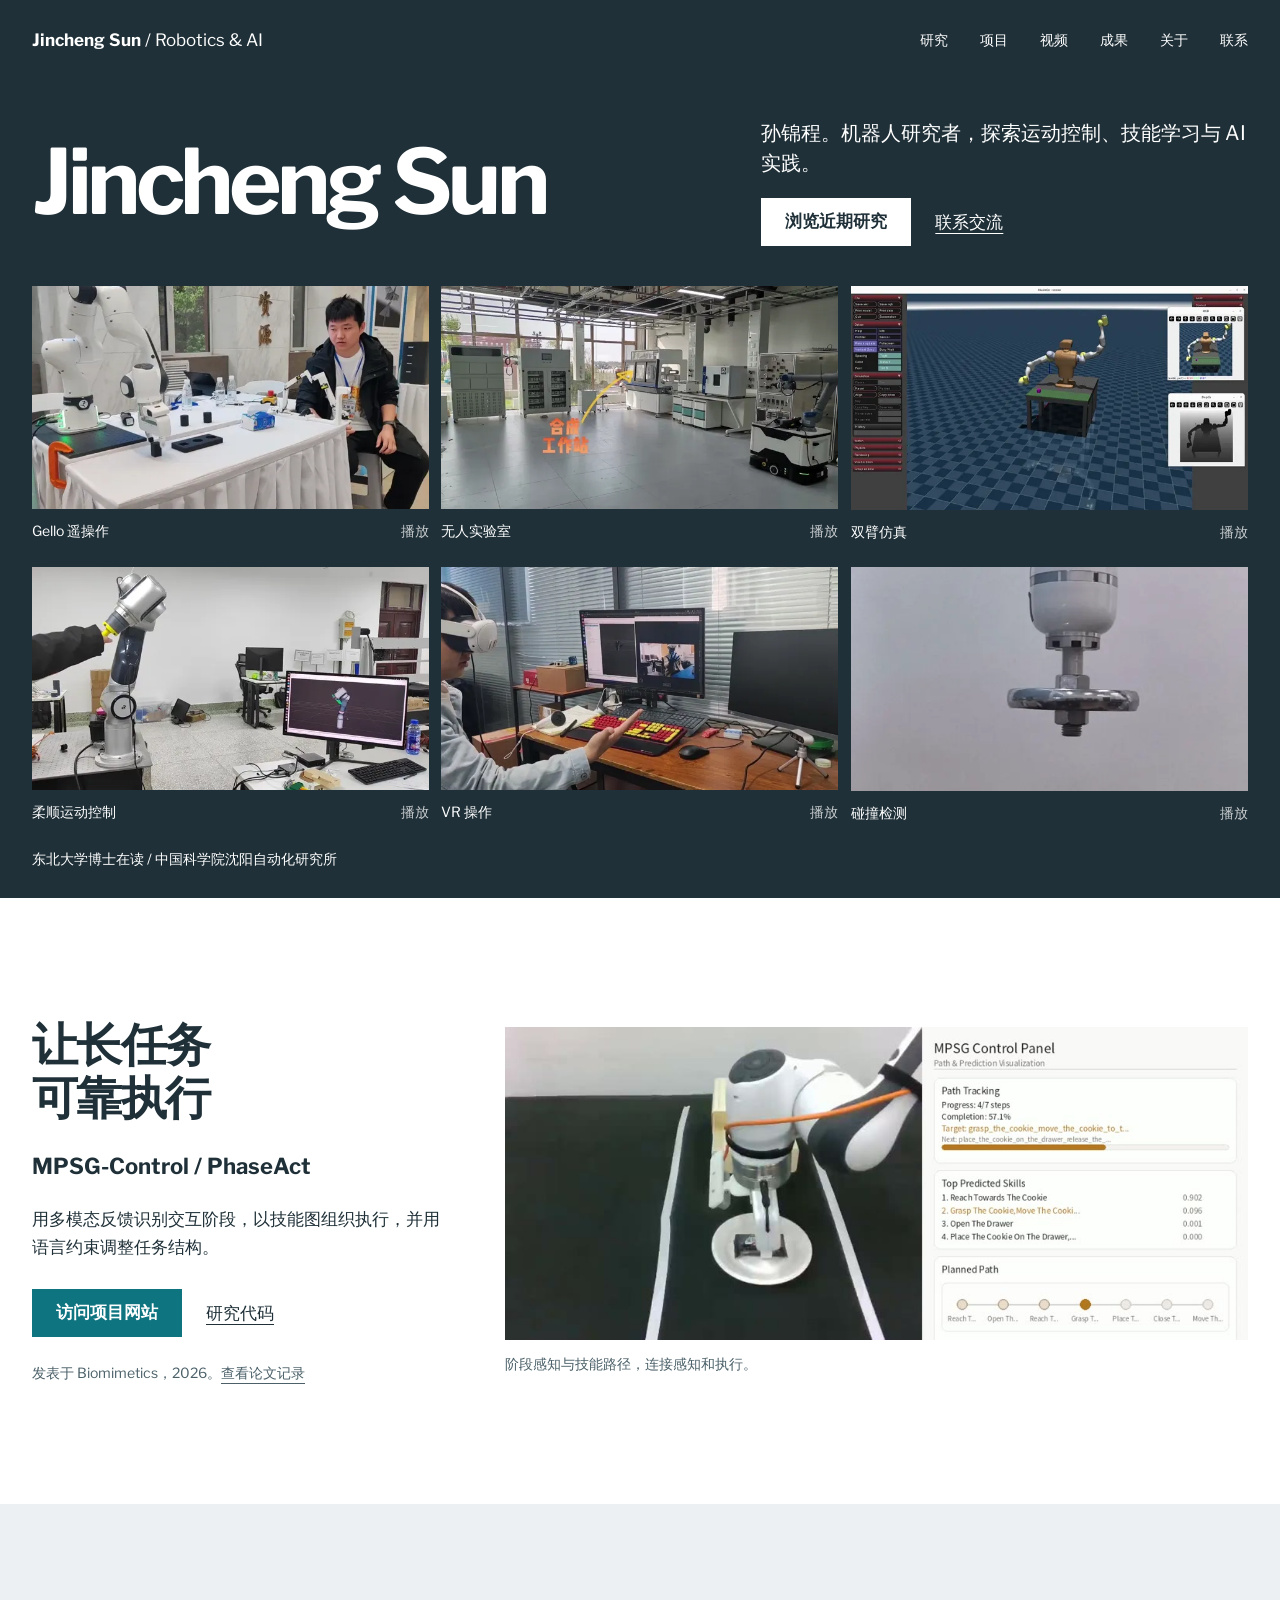
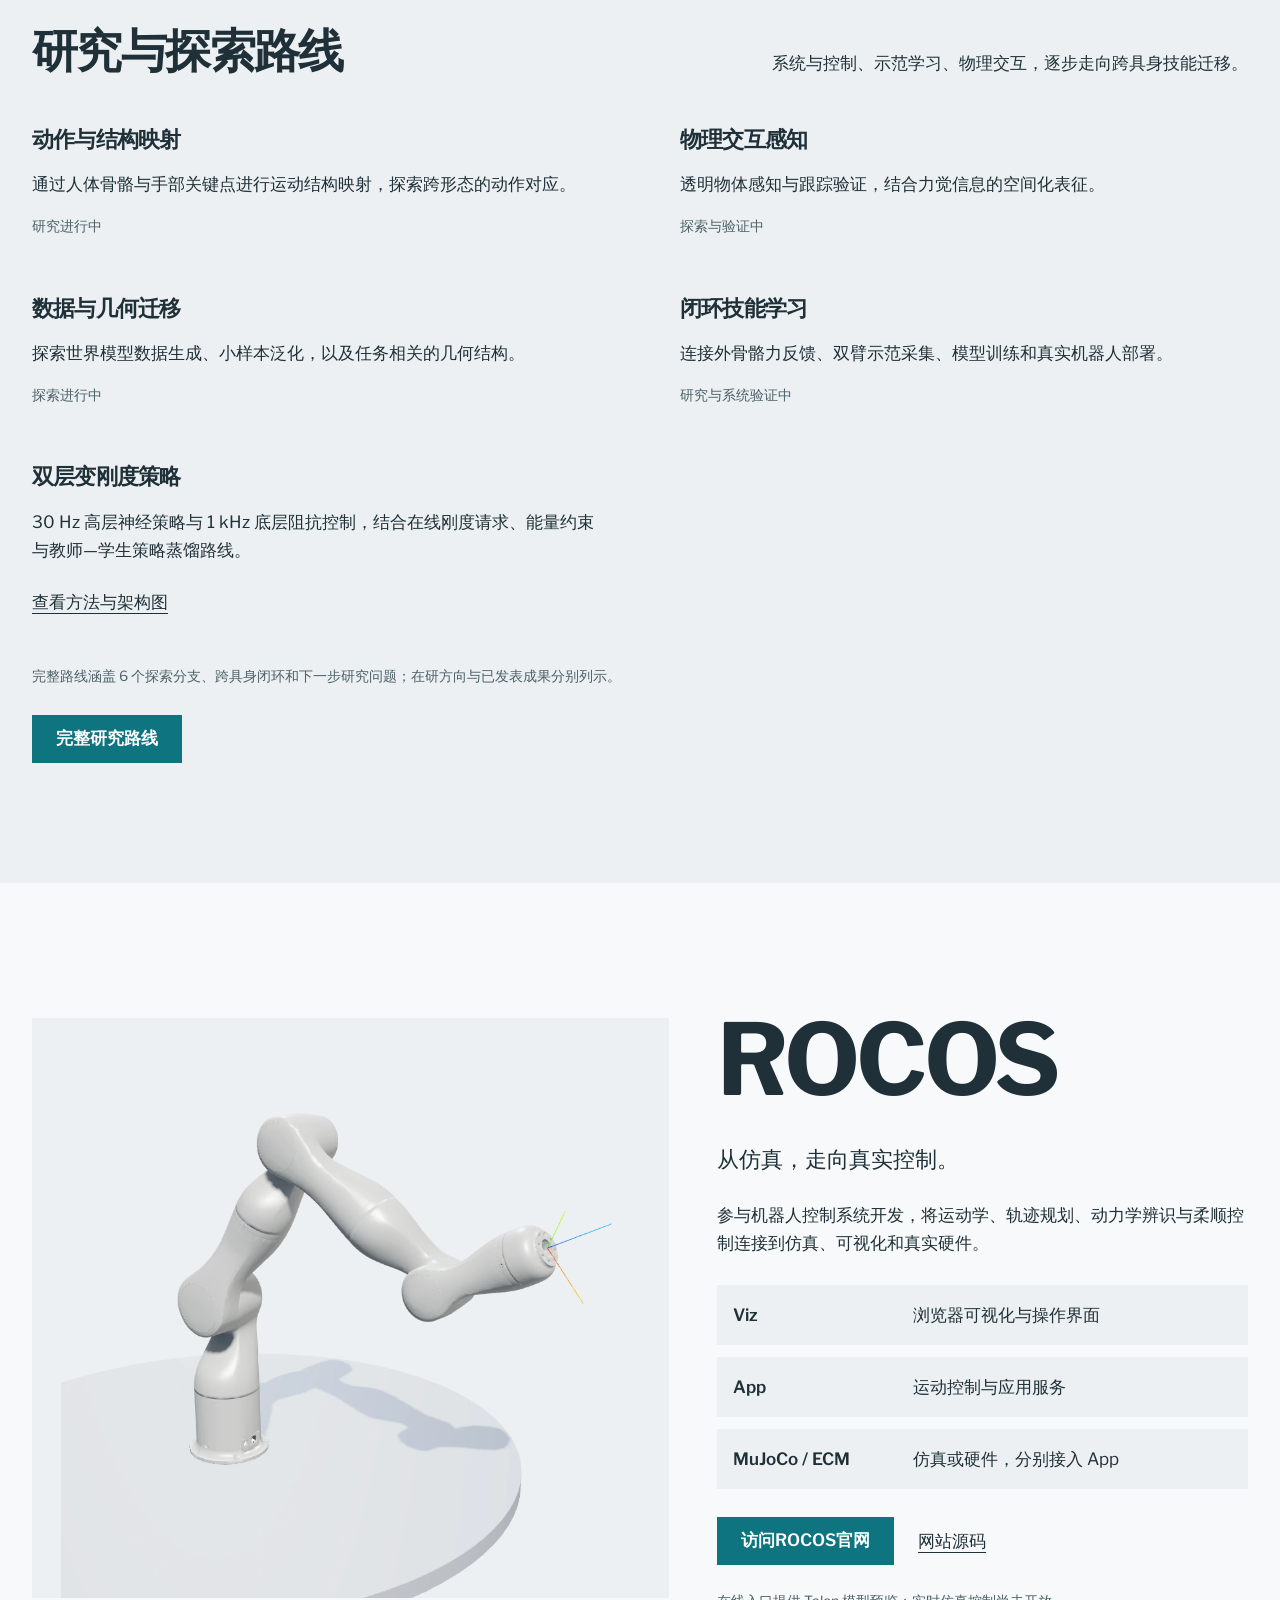
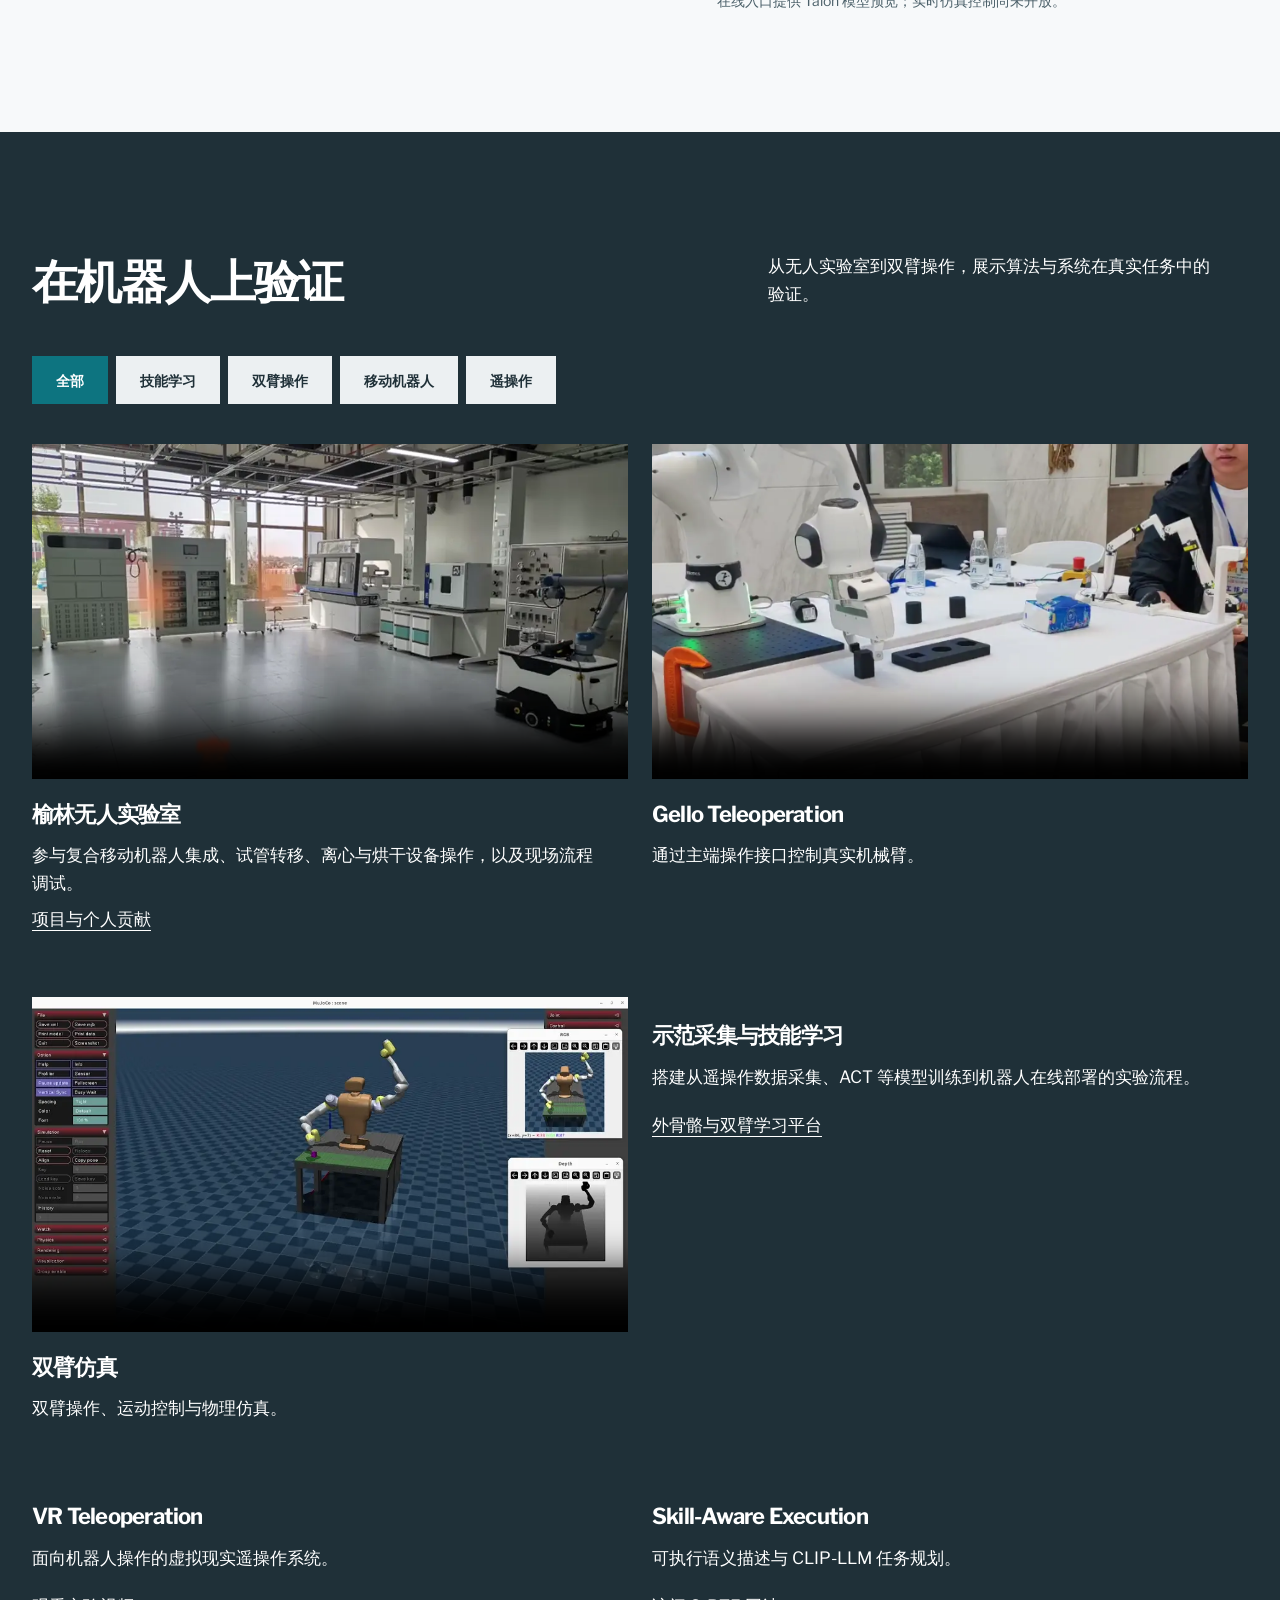
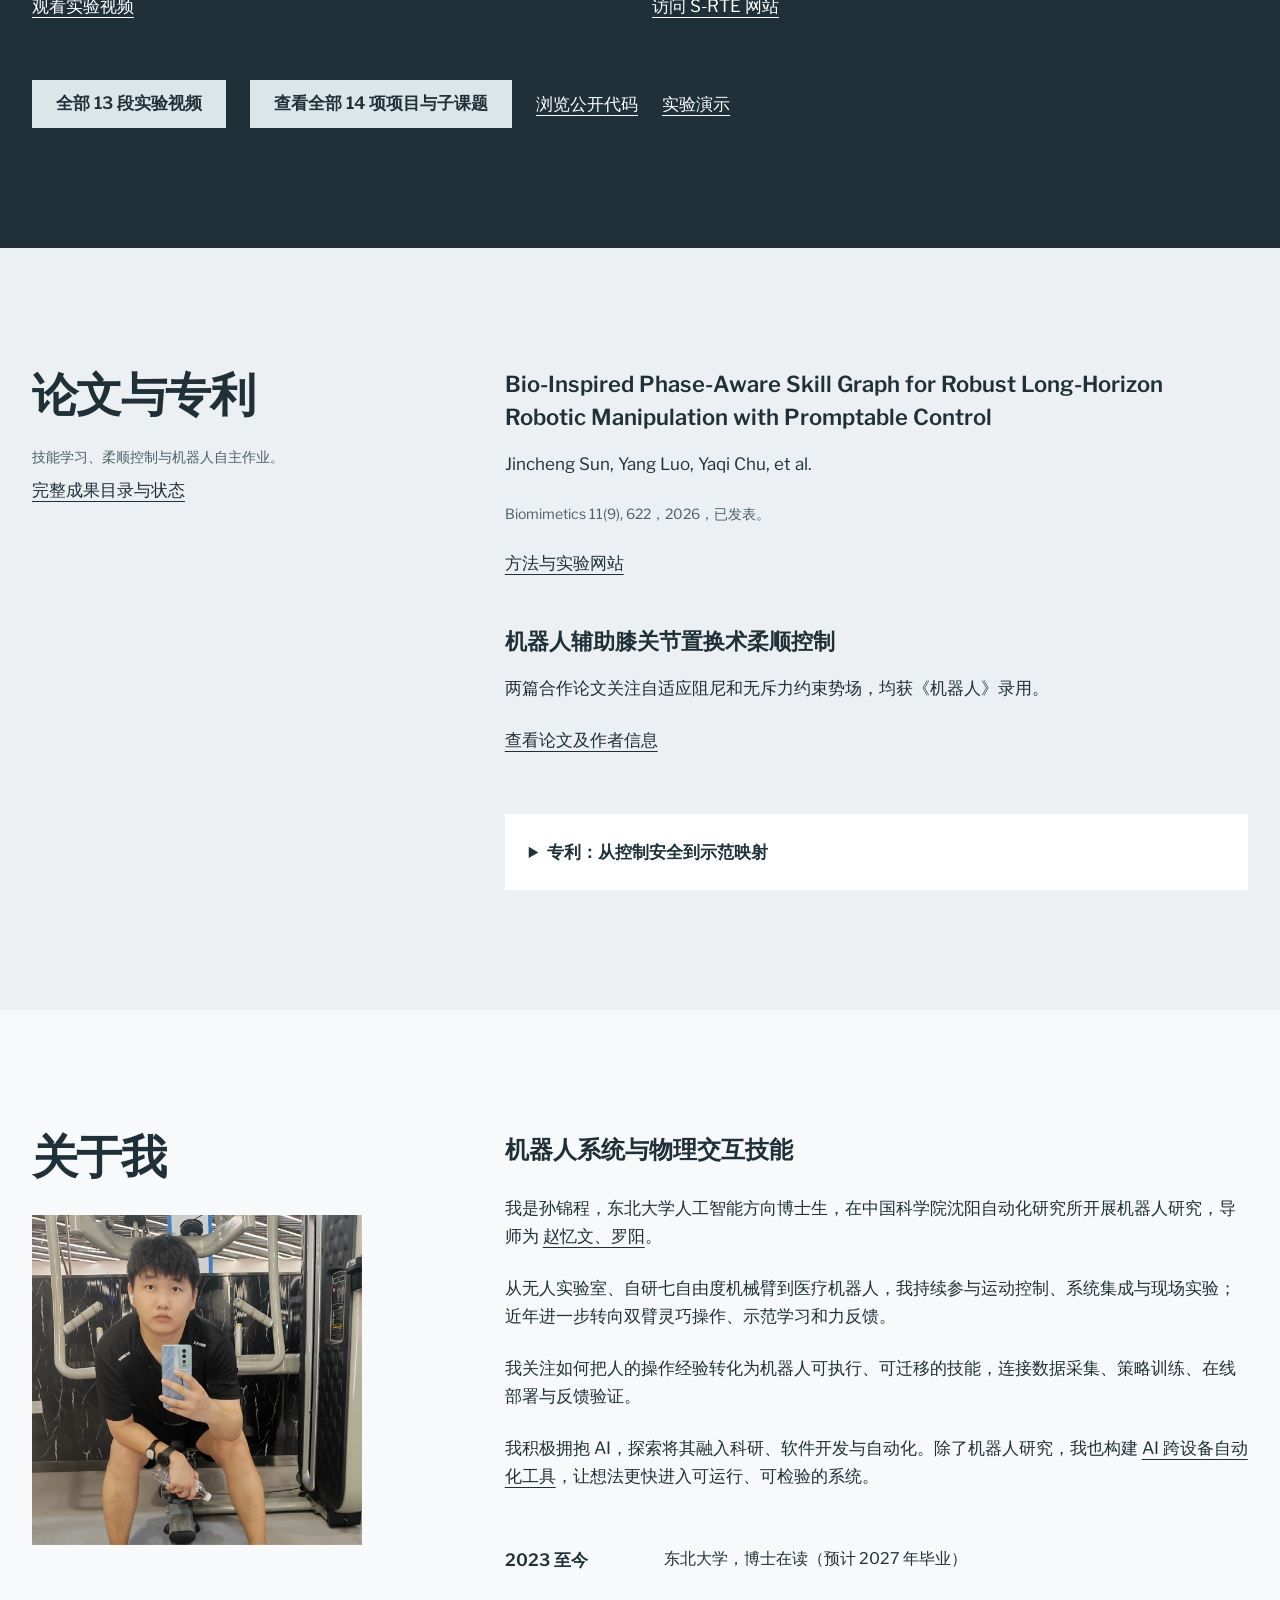
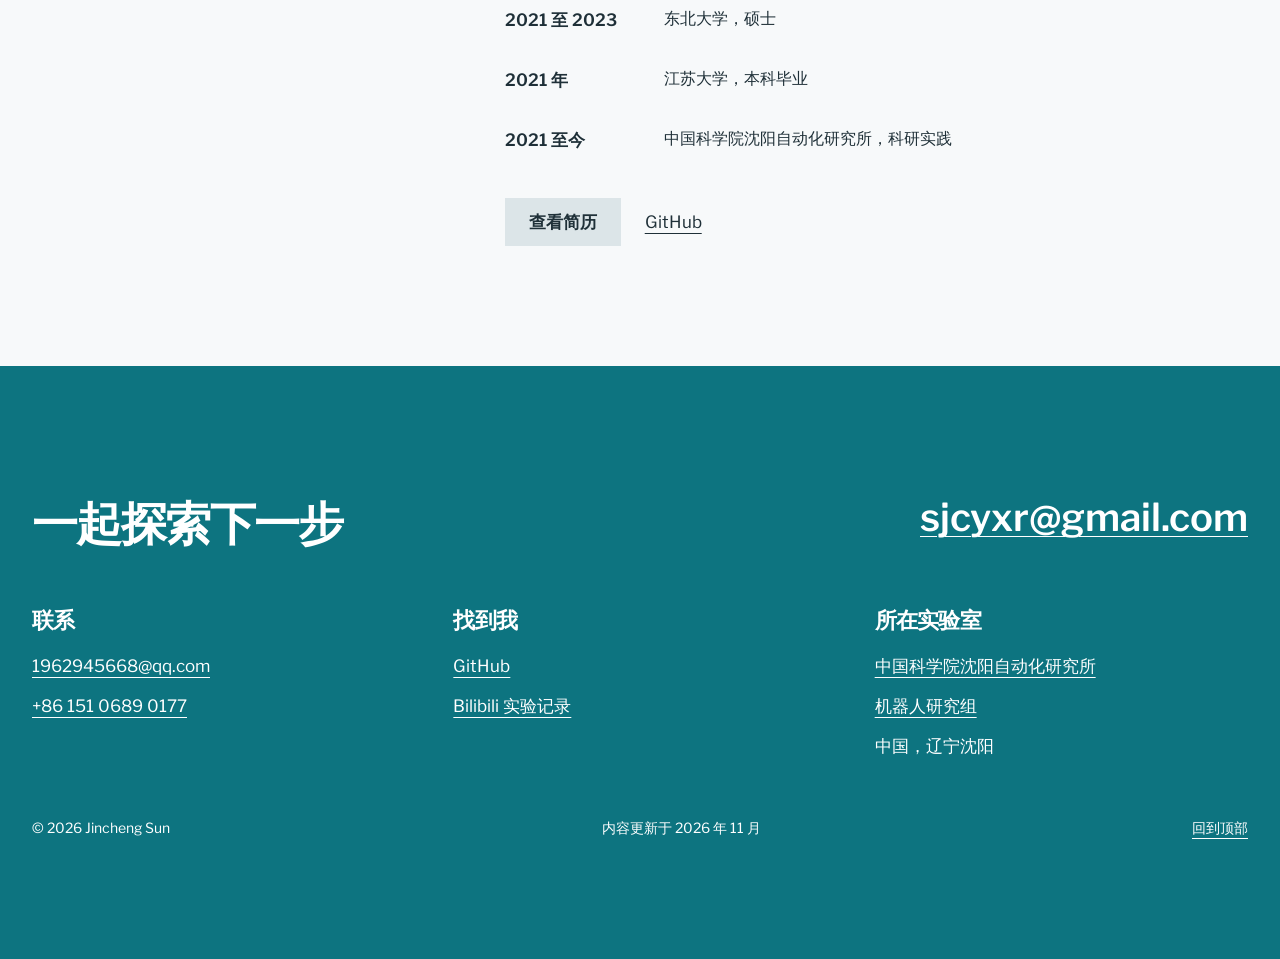
==== commit a4b3ce6d: "Remove repeated video frames and document variable stiffness research" ====
--- a/index.html
+++ b/index.html
@@ -25,7 +25,7 @@
 </nav>
 </header>
 <main id="main">
-<section class="hero" id="home"><div class="container"><div class="hero-heading"><h1>Jincheng Sun</h1><div class="hero-intro"><p class="lead" id="typed-text">孙锦程。机器人研究者，探索运动控制、技能学习与 AI 实践。</p><div class="actions"><a class="button primary" href="#research">浏览近期研究</a><a class="text-link" href="mailto:sjcyxr@gmail.com">联系交流</a></div></div></div><div aria-label="机器人实验影像" class="experiment-sheet"><a aria-label="播放Gello 遥操作实验视频" class="experiment-run" data-experiment="Gello 遥操作" href="assets/videos/te_franka.mp4"><span class="run-frames"><img alt="Gello 遥操作实验画面 1" fetchpriority="high" height="360" src="assets/img/experiments/te_franka-0.webp" width="640"/><img alt="Gello 遥操作实验画面 2" height="360" src="assets/img/experiments/te_franka-1.webp" width="640"/><img alt="Gello 遥操作实验画面 3" height="360" src="assets/img/experiments/te_franka-2.webp" width="640"/><img alt="Gello 遥操作实验画面 4" height="360" src="assets/img/experiments/te_franka-3.webp" width="640"/></span><span class="run-name">Gello 遥操作<span aria-hidden="true">播放</span></span></a><a aria-label="播放无人实验室实验视频" class="experiment-run" data-experiment="无人实验室" href="assets/videos/chemist.mp4"><span class="run-frames"><img alt="无人实验室实验画面 1" height="360" src="assets/img/experiments/chemist-1.webp" width="640"/><img alt="无人实验室实验画面 2" height="360" src="assets/img/experiments/chemist-1.webp" width="640"/><img alt="无人实验室实验画面 3" height="360" src="assets/img/experiments/chemist-2.webp" width="640"/><img alt="无人实验室实验画面 4" height="360" src="assets/img/experiments/chemist-3.webp" width="640"/></span><span class="run-name">无人实验室<span aria-hidden="true">播放</span></span></a><a aria-label="播放双臂仿真实验视频" class="experiment-run" data-experiment="双臂仿真" href="assets/videos/dual_sim.mp4"><span class="run-frames"><img alt="双臂仿真实验画面 1" height="360" src="assets/img/experiments/dual_sim-0.webp" width="640"/><img alt="双臂仿真实验画面 2" height="360" src="assets/img/experiments/dual_sim-1.webp" width="640"/><img alt="双臂仿真实验画面 3" height="360" src="assets/img/experiments/dual_sim-2.webp" width="640"/><img alt="双臂仿真实验画面 4" height="360" src="assets/img/experiments/dual_sim-3.webp" width="640"/></span><span class="run-name">双臂仿真<span aria-hidden="true">播放</span></span></a><a aria-label="播放平面约束柔顺拖动实验视频" class="experiment-run" data-experiment="平面约束柔顺拖动" href="assets/videos/Plane-Constrained%20Compliant%20Dragging.mp4"><span class="run-frames"><img alt="平面约束柔顺拖动实验画面 1" height="360" src="assets/img/experiments/compliant-0.webp" width="640"/><img alt="平面约束柔顺拖动实验画面 2" height="360" src="assets/img/experiments/compliant-1.webp" width="640"/><img alt="平面约束柔顺拖动实验画面 3" height="360" src="assets/img/experiments/compliant-2.webp" width="640"/><img alt="平面约束柔顺拖动实验画面 4" height="360" src="assets/img/experiments/compliant-3.webp" width="640"/></span><span class="run-name">柔顺运动控制<span aria-hidden="true">播放</span></span></a><a aria-label="播放VR 操作实验视频" class="experiment-run" data-experiment="VR 操作" href="assets/videos/quest.mp4"><span class="run-frames"><img alt="VR 操作实验画面 1" height="360" src="assets/img/experiments/quest-0.webp" width="640"/><img alt="VR 操作实验画面 2" height="360" src="assets/img/experiments/quest-1.webp" width="640"/><img alt="VR 操作实验画面 3" height="360" src="assets/img/experiments/quest-2.webp" width="640"/><img alt="VR 操作实验画面 4" height="360" src="assets/img/experiments/quest-3.webp" width="640"/></span><span class="run-name">VR 操作<span aria-hidden="true">播放</span></span></a><a aria-label="播放碰撞检测实验视频" class="experiment-run" data-experiment="碰撞检测" href="assets/videos/collisiondetect.mp4"><span class="run-frames"><img alt="碰撞检测实验画面 1" height="360" src="assets/img/experiments/collisiondetect-0.webp" width="640"/><img alt="碰撞检测实验画面 2" height="360" src="assets/img/experiments/collisiondetect-1.webp" width="640"/><img alt="碰撞检测实验画面 3" height="360" src="assets/img/experiments/collisiondetect-2.webp" width="640"/><img alt="碰撞检测实验画面 4" height="360" src="assets/img/experiments/collisiondetect-3.webp" width="640"/></span><span class="run-name">碰撞检测<span aria-hidden="true">播放</span></span></a></div><p class="hero-affiliation">东北大学博士在读 / 中国科学院沈阳自动化研究所</p></div></section>
+<section class="hero" id="home"><div class="container"><div class="hero-heading"><h1>Jincheng Sun</h1><div class="hero-intro"><p class="lead" id="typed-text">孙锦程。机器人研究者，探索运动控制、技能学习与 AI 实践。</p><div class="actions"><a class="button primary" href="#research">浏览近期研究</a><a class="text-link" href="mailto:sjcyxr@gmail.com">联系交流</a></div></div></div><div aria-label="机器人实验影像" class="experiment-sheet"><a aria-label="播放Gello 遥操作实验视频" class="experiment-run" data-experiment="Gello 遥操作" href="assets/videos/te_franka.mp4"><span class="run-frames"><img alt="Gello 遥操作视频封面" fetchpriority="high" height="360" src="assets/img/experiments/te_franka-0.webp" width="640"/></span><span class="run-name">Gello 遥操作<span aria-hidden="true">播放</span></span></a><a aria-label="播放无人实验室实验视频" class="experiment-run" data-experiment="无人实验室" href="assets/videos/chemist.mp4"><span class="run-frames"><img alt="无人实验室视频封面" height="360" src="assets/img/experiments/chemist-1.webp" width="640"/></span><span class="run-name">无人实验室<span aria-hidden="true">播放</span></span></a><a aria-label="播放双臂仿真实验视频" class="experiment-run" data-experiment="双臂仿真" href="assets/videos/dual_sim.mp4"><span class="run-frames"><img alt="双臂仿真视频封面" height="360" src="assets/img/experiments/dual_sim-0.webp" width="640"/></span><span class="run-name">双臂仿真<span aria-hidden="true">播放</span></span></a><a aria-label="播放平面约束柔顺拖动实验视频" class="experiment-run" data-experiment="平面约束柔顺拖动" href="assets/videos/Plane-Constrained%20Compliant%20Dragging.mp4"><span class="run-frames"><img alt="平面约束柔顺拖动视频封面" height="360" src="assets/img/experiments/compliant-0.webp" width="640"/></span><span class="run-name">柔顺运动控制<span aria-hidden="true">播放</span></span></a><a aria-label="播放VR 操作实验视频" class="experiment-run" data-experiment="VR 操作" href="assets/videos/quest.mp4"><span class="run-frames"><img alt="VR 操作视频封面" height="360" src="assets/img/experiments/quest-0.webp" width="640"/></span><span class="run-name">VR 操作<span aria-hidden="true">播放</span></span></a><a aria-label="播放碰撞检测实验视频" class="experiment-run" data-experiment="碰撞检测" href="assets/videos/collisiondetect.mp4"><span class="run-frames"><img alt="碰撞检测视频封面" height="360" src="assets/img/experiments/collisiondetect-0.webp" width="640"/></span><span class="run-name">碰撞检测<span aria-hidden="true">播放</span></span></a></div><p class="hero-affiliation">东北大学博士在读 / 中国科学院沈阳自动化研究所</p></div></section>
 <section class="section feature" id="phaseact">
 <div class="container feature-grid">
 <div class="feature-copy"><h2>让长任务可靠执行</h2><p class="project-name">MPSG-Control / PhaseAct</p><p>用多模态反馈识别交互阶段，以技能图组织执行，并用语言约束调整任务结构。</p><div class="actions"><a class="button primary" href="https://cheng9911.github.io/PhaseAct-Website/">访问项目网站</a><a class="text-link" href="https://github.com/cheng9911/mpsg_control">研究代码</a></div><p class="note">发表于 Biomimetics，2026。<a href="publications.html#papers">查看论文记录</a></p></div>
@@ -33,7 +33,7 @@
 </div></section>
 <section class="section research-section" id="research">
 <div class="container"><div class="section-heading"><h2>研究与探索路线</h2><p>系统与控制、示范学习、物理交互，逐步走向跨具身技能迁移。</p></div>
-<div class="research-rows"><article><h3>动作与结构映射</h3><p>通过人体骨骼与手部关键点进行运动结构映射，探索跨形态的动作对应。</p><span>研究进行中</span></article><article><h3>物理交互感知</h3><p>透明物体感知与跟踪验证，结合力觉信息的空间化表征。</p><span>探索与验证中</span></article><article><h3>数据与几何迁移</h3><p>探索世界模型数据生成、小样本泛化，以及任务相关的几何结构。</p><span>探索进行中</span></article><article><h3>闭环技能学习</h3><p>连接外骨骼力反馈、双臂示范采集、模型训练和真实机器人部署。</p><span>研究与系统验证中</span></article></div><p class="note research-note">完整路线涵盖 6 个探索分支、跨具身闭环和下一步研究问题；在研方向与已发表成果分别列示。</p><div class="actions"><a class="button primary" href="research.html">完整研究路线</a></div></div>
+<div class="research-rows"><article><h3>动作与结构映射</h3><p>通过人体骨骼与手部关键点进行运动结构映射，探索跨形态的动作对应。</p><span>研究进行中</span></article><article><h3>物理交互感知</h3><p>透明物体感知与跟踪验证，结合力觉信息的空间化表征。</p><span>探索与验证中</span></article><article><h3>数据与几何迁移</h3><p>探索世界模型数据生成、小样本泛化，以及任务相关的几何结构。</p><span>探索进行中</span></article><article><h3>闭环技能学习</h3><p>连接外骨骼力反馈、双臂示范采集、模型训练和真实机器人部署。</p><span>研究与系统验证中</span></article><article><h3>双层变刚度策略</h3><p>30 Hz 高层神经策略与 1 kHz 底层阻抗控制，结合在线刚度请求、能量约束与教师—学生策略蒸馏路线。</p><a class="text-link" href="research.html#variable-stiffness">查看方法与架构图</a></article></div><p class="note research-note">完整路线涵盖 6 个探索分支、跨具身闭环和下一步研究问题；在研方向与已发表成果分别列示。</p><div class="actions"><a class="button primary" href="research.html">完整研究路线</a></div></div>
 </section>
 <section class="section systems-section" id="systems">
 <div class="container systems-grid">
--- a/style.css
+++ b/style.css
@@ -4,7 +4,7 @@
 :root { --color-paper:#f7f9fa; --color-paper-2:#ecf0f2; --color-paper-3:#dce5e8; --color-sheet:#ffffff; --color-ink:#1f3038; --color-muted:#4b6069; --color-accent:#0d7480; --color-accent-2:#095963; --color-accent-ink:#ffffff; --color-focus:#168b98; --font-display:"Libre Franklin","Noto Sans CJK SC","PingFang SC","Microsoft YaHei",sans-serif; --font-body:var(--font-display); --container:1600px; --gutter:32px; --gap-columns:48px; --text-md:17px; --text-sm:14px; --text-lead:22px; --text-title:22px; --text-section:clamp(30px,3.6vw,52px); --text-display:clamp(44px,7.7vw,120px); --ease-out:cubic-bezier(.16,1,.3,1); }
 * { box-sizing:border-box; } html,body { overflow-x:clip; } html { scroll-behavior:smooth; scroll-padding-top:40px; } body { margin:0; background:var(--color-paper); color:var(--color-ink); font:400 var(--text-md)/1.65 var(--font-body); -webkit-font-smoothing:antialiased; } a { color:inherit; text-underline-offset:5px; text-decoration-thickness:1px; } a:hover { color:var(--color-accent); } a:active,button:active { transform:translateY(1px); } button { cursor:pointer; font:inherit; } :focus-visible { outline:3px solid var(--color-focus); outline-offset:5px; } ::selection { background:var(--color-accent); color:var(--color-accent-ink); } h1,h2,h3,p,figure { margin:0; } h1,h2,h3 { font-family:var(--font-display); font-weight:700; line-height:1.15; letter-spacing:-.035em; overflow-wrap:break-word; min-width:0; text-wrap:balance; } h1 { font-size:var(--text-display); } h2 { font-size:var(--text-section); } h3 { font-size:var(--text-title); line-height:1.35; } p { max-width:65ch; text-wrap:pretty; } p+p { margin-top:20px; } img,video { display:block; max-width:100%; height:auto; } [hidden] { display:none!important; } abbr[title] { text-decoration:none; } .container { width:100%; max-width:var(--container); padding-inline:var(--gutter); margin-inline:auto; } .section { padding-block:120px; } .lead { font-size:var(--text-lead); line-height:1.5; } .note,figcaption { font-size:var(--text-sm); line-height:1.65; color:var(--color-muted); } figcaption { padding-top:12px; } .actions { display:flex; align-items:center; gap:24px; flex-wrap:wrap; margin-top:28px; } .button,button.filter-btn { display:inline-flex; align-items:center; justify-content:center; min-height:48px; padding:12px 24px; border:0; border-radius:0; background:var(--color-paper-3); color:var(--color-ink); text-decoration:none; font:600 var(--text-md)/1.4 var(--font-body); } .button.primary { background:var(--color-accent); color:var(--color-accent-ink); } .button:hover,button.filter-btn:hover { background:var(--color-accent-2); color:var(--color-accent-ink); } .text-link { display:inline-flex; align-items:center; min-height:44px; font-size:var(--text-md); } .skip { position:absolute; top:-100px; left:24px; z-index:1000; padding:12px; background:var(--color-sheet); color:var(--color-ink); } .skip:focus-visible { top:12px; } .visually-hidden { position:absolute; width:1px; height:1px; overflow:hidden; clip-path:inset(50%); }
 .site-header { background:var(--color-ink); color:var(--color-sheet); } .navigation { min-height:80px; display:flex; align-items:center; justify-content:space-between; gap:24px; } .wordmark { font-weight:700; font-size:17px; text-decoration:none; } .wordmark-suffix { font-weight:400; } .nav-links { display:flex; gap:32px; } .nav-links a { display:flex; align-items:center; min-height:44px; text-decoration:none; font-size:14px; } .site-header a:hover { color:var(--color-sheet); text-decoration:underline; } #mobile-menu-btn { display:none; min-height:44px; border:0; padding:8px 16px; background:var(--color-sheet); color:var(--color-ink); }
-.hero { background:var(--color-ink); color:var(--color-sheet); padding-block:38px 28px; } .hero-heading { display:grid; grid-template-columns:minmax(0,7fr) minmax(0,5fr); gap:var(--gap-columns); align-items:center; margin-bottom:40px; } .hero h1 { font-size:clamp(50px,7vw,112px); letter-spacing:-.05em; line-height:1; } .hero .lead { font-size:20px; max-width:38ch; } .hero .actions { margin-top:20px; } .hero .primary { background:var(--color-sheet); color:var(--color-ink); } .hero a:hover { color:var(--color-sheet); } .hero .primary:hover { background:var(--color-paper-3); color:var(--color-ink); } .experiment-sheet { display:grid; grid-template-columns:repeat(3,minmax(0,1fr)); gap:24px 12px; } .experiment-run { min-width:0; text-decoration:none; } .run-frames { display:grid; grid-template-columns:repeat(2,minmax(0,1fr)); gap:6px; overflow:clip; } .run-frames img { width:100%; aspect-ratio:16/9; object-fit:cover; } .run-name { display:flex; justify-content:space-between; font-size:14px; padding-top:10px; } .run-name>span { opacity:.75; } .hero-affiliation { font-size:14px; margin-top:24px; } .experiment-run:hover .run-name,.experiment-run:focus-visible .run-name { text-decoration:underline; } .hero-intro .text-link { color:var(--color-sheet); }
+.hero { background:var(--color-ink); color:var(--color-sheet); padding-block:38px 28px; } .hero-heading { display:grid; grid-template-columns:minmax(0,7fr) minmax(0,5fr); gap:var(--gap-columns); align-items:center; margin-bottom:40px; } .hero h1 { font-size:clamp(50px,7vw,112px); letter-spacing:-.05em; line-height:1; } .hero .lead { font-size:20px; max-width:38ch; } .hero .actions { margin-top:20px; } .hero .primary { background:var(--color-sheet); color:var(--color-ink); } .hero a:hover { color:var(--color-sheet); } .hero .primary:hover { background:var(--color-paper-3); color:var(--color-ink); } .experiment-sheet { display:grid; grid-template-columns:repeat(3,minmax(0,1fr)); gap:24px 12px; } .experiment-run { min-width:0; text-decoration:none; } .run-frames { display:block; overflow:clip; } .run-frames img { width:100%; aspect-ratio:16/9; object-fit:cover; } .run-name { display:flex; justify-content:space-between; font-size:14px; padding-top:10px; } .run-name>span { opacity:.75; } .hero-affiliation { font-size:14px; margin-top:24px; } .experiment-run:hover .run-name,.experiment-run:focus-visible .run-name { text-decoration:underline; } .hero-intro .text-link { color:var(--color-sheet); }
 .section-heading { display:flex; align-items:end; justify-content:space-between; gap:var(--gap-columns); margin-bottom:48px; } .section-heading>p { max-width:40ch; } .feature-grid { display:grid; grid-template-columns:minmax(0,4fr) minmax(0,7fr); gap:var(--gap-columns); align-items:center; } .feature-copy h2 { max-width:10ch; } .project-name { margin-block:24px 16px; font-size:var(--text-title); font-weight:700; } .feature .note,.systems-copy .note { margin-top:24px; } .feature-visual img { width:100%; aspect-ratio:960/404; object-fit:contain; } .feature { background:var(--color-sheet); }
 .research-section { background:var(--color-paper-2); } .research-rows { display:grid; grid-template-columns:repeat(2,minmax(0,1fr)); gap:56px 80px; } .research-rows article { display:flex; flex-direction:column; gap:16px; } .research-rows span { font-size:14px; color:var(--color-muted); } .research-note { margin-top:40px; }
 .systems-grid { display:grid; grid-template-columns:minmax(0,6fr) minmax(0,5fr); gap:var(--gap-columns); align-items:center; } .robot-visual { background:var(--color-paper-2); } .robot-visual img { width:100%; height:580px; object-fit:contain; } .systems-copy h2 { font-size:var(--text-display); } .systems-line { font-size:var(--text-title); margin-block:24px; } .system-parts { display:grid; gap:12px; margin-block:28px; } .system-parts>div { display:grid; grid-template-columns:minmax(0,1fr) minmax(0,2fr); gap:20px; padding:16px; background:var(--color-paper-2); } dt { font-weight:600; } dd { margin:0; }
@@ -14,11 +14,13 @@
 .contact-section { background:var(--color-accent); color:var(--color-sheet); } .contact-top { display:flex; justify-content:space-between; align-items:end; flex-wrap:wrap; gap:32px; } .contact-email { font-size:clamp(22px,3vw,42px); font-weight:600; } .contact-section a:hover { color:var(--color-sheet); } .contact-columns { display:grid; grid-template-columns:repeat(3,minmax(0,1fr)); gap:var(--gap-columns); margin-block:56px; } .contact-columns h3 { margin-bottom:16px; } .contact-columns a,.contact-columns span { display:block; margin-top:12px; } .colophon { display:flex; justify-content:space-between; flex-wrap:wrap; gap:24px; font-size:14px; }
 .archive-intro { padding-block:72px; background:var(--color-sheet); } .archive-intro h1 { font-size:var(--text-display); } .archive-intro .lead { margin-top:32px; } .archive-context { margin-top:24px; } .platform-layout { display:grid; grid-template-columns:minmax(0,5fr) minmax(0,6fr); gap:var(--gap-columns); align-items:center; } .platform-layout>figure img { height:540px; width:100%; object-fit:contain; } .platform-layout p { margin-top:24px; } .exo-figure { margin-top:32px; max-width:300px; } .exo-figure img { width:100%; } #project-list .archive-context { margin-bottom:40px; } .experience { margin-top:12px; background:var(--color-paper-2); padding-inline:28px; scroll-margin-top:24px; } .experience summary { padding-block:28px; cursor:pointer; list-style:none; position:relative; padding-right:36px; } .experience summary::-webkit-details-marker { display:none; } .experience summary::after { content:'+'; position:absolute; top:28px; right:0; font-size:22px; } .experience[open] summary::after { content:'−'; } .experience-title { display:block; font-size:22px; font-weight:600; line-height:1.5; } .experience-role { display:block; margin-top:12px; font-size:16px; } .experience-body { max-width:65ch; padding-bottom:28px; } .experience-body p+p { margin-top:16px; } .software-list article { display:grid; grid-template-columns:minmax(0,7fr) minmax(0,4fr); gap:var(--gap-columns); padding-block:32px; } .software-list p { margin-top:16px; } .software-links { display:flex; gap:24px; justify-content:end; flex-wrap:wrap; } .bibliography .paper { padding:32px; background:var(--color-sheet); margin-bottom:16px; } .archive-layout .note { margin-top:24px; }
 dialog { border:0; padding:24px; background:var(--color-ink); color:var(--color-sheet); width:min(1100px,94%); max-height:90svh; } dialog::backdrop { background:var(--color-ink); opacity:.85; } .player-top { display:flex; justify-content:space-between; align-items:center; gap:24px; margin-bottom:20px; } .player-top h2 { font-size:22px; } .player-top button { border:0; background:var(--color-sheet); color:var(--color-ink); min-height:44px; padding:12px; } dialog video { max-height:72svh; width:100%; }
-@media (max-width:1000px) { :root { --gutter:24px; --gap-columns:32px; } .hero-heading { grid-template-columns:minmax(0,1fr); gap:28px; } .hero h1 { font-size:clamp(56px,10vw,100px); } .hero-intro { display:flex; align-items:center; justify-content:space-between; gap:32px; } .hero .actions { margin-top:0; flex-shrink:0; } .hero .lead { max-width:27ch; } .run-frames img:nth-child(n+3) { display:none; } .run-frames { grid-template-columns:minmax(0,1fr); } .feature-grid,.systems-grid,.about-grid,.publication-layout,.archive-layout { grid-template-columns:minmax(0,1fr); } .section { padding-block:88px; } .feature-copy h2 { max-width:none; } .robot-visual img { height:460px; } .systems-copy { order:-1; } .research-rows { gap:40px; } .about-grid { grid-template-columns:minmax(0,3fr) minmax(0,5fr); } .software-list article { grid-template-columns:minmax(0,1fr); gap:16px; } .software-links { justify-content:start; } }
-@media (max-width:640px) { :root { --gutter:20px; --gap-columns:24px; --text-md:16px; --text-lead:20px; --text-title:20px; } .navigation { min-height:72px; flex-wrap:wrap; padding-block:12px; } .wordmark-suffix { display:none; } #mobile-menu-btn { display:block; } .nav-links { flex-basis:100%; flex-wrap:wrap; gap:24px; } .js .nav-links:not(.is-open) { display:none; } .hero { padding-top:28px; } .hero h1 { font-size:clamp(40px,11vw,64px); } .hero-heading { gap:24px; margin-bottom:32px; } .hero-intro { display:block; } .hero .lead { max-width:40ch; font-size:18px; } .hero .actions { margin-top:24px; gap:16px; } .experiment-sheet { grid-template-columns:repeat(2,minmax(0,1fr)); gap:20px 10px; } .run-frames img:nth-child(n+2) { display:none; } .run-name { font-size:13px; gap:8px; } .run-name>span { display:none; } .hero-affiliation { font-size:13px; } .section { padding-block:72px; } .section-heading { display:block; margin-bottom:32px; } .section-heading p { margin-top:24px; } .research-rows,.projects-grid,.about-grid,.contact-columns,.platform-layout { grid-template-columns:minmax(0,1fr); } .project-info h3 { font-size:20px; } .filters { gap:8px; } button.filter-btn { padding-inline:14px; } .feature-copy h2 { font-size:30px; } .systems-copy h2 { font-size:54px; } .robot-visual img { height:380px; } .paper-title { font-size:18px; } .patent { padding-inline:20px; } .patent summary { font-size:16px; } .about-lead { font-size:22px; } .education>div { grid-template-columns:minmax(0,1fr); gap:8px; } .contact-columns { gap:32px; } .contact-top h2 { font-size:32px; } .contact-email { font-size:22px; } .portrait { max-width:280px; } .archive-intro { padding-block:48px; } .archive-intro h1 { font-size:42px; } .experience { padding-inline:20px; } .experience-title { font-size:18px; } .experience-role { font-size:16px; } .bibliography .paper { padding:24px; } .platform-layout>figure img { height:400px; } }
+@media (max-width:1000px) { :root { --gutter:24px; --gap-columns:32px; } .hero-heading { grid-template-columns:minmax(0,1fr); gap:28px; } .hero h1 { font-size:clamp(56px,10vw,100px); } .hero-intro { display:flex; align-items:center; justify-content:space-between; gap:32px; } .hero .actions { margin-top:0; flex-shrink:0; } .hero .lead { max-width:27ch; } .feature-grid,.systems-grid,.about-grid,.publication-layout,.archive-layout { grid-template-columns:minmax(0,1fr); } .section { padding-block:88px; } .feature-copy h2 { max-width:none; } .robot-visual img { height:460px; } .systems-copy { order:-1; } .research-rows { gap:40px; } .about-grid { grid-template-columns:minmax(0,3fr) minmax(0,5fr); } .software-list article { grid-template-columns:minmax(0,1fr); gap:16px; } .software-links { justify-content:start; } }
+@media (max-width:640px) { :root { --gutter:20px; --gap-columns:24px; --text-md:16px; --text-lead:20px; --text-title:20px; } .navigation { min-height:72px; flex-wrap:wrap; padding-block:12px; } .wordmark-suffix { display:none; } #mobile-menu-btn { display:block; } .nav-links { flex-basis:100%; flex-wrap:wrap; gap:24px; } .js .nav-links:not(.is-open) { display:none; } .hero { padding-top:28px; } .hero h1 { font-size:clamp(40px,11vw,64px); } .hero-heading { gap:24px; margin-bottom:32px; } .hero-intro { display:block; } .hero .lead { max-width:40ch; font-size:18px; } .hero .actions { margin-top:24px; gap:16px; } .experiment-sheet { grid-template-columns:repeat(2,minmax(0,1fr)); gap:20px 10px; } .run-name { font-size:13px; gap:8px; } .run-name>span { display:none; } .hero-affiliation { font-size:13px; } .section { padding-block:72px; } .section-heading { display:block; margin-bottom:32px; } .section-heading p { margin-top:24px; } .research-rows,.projects-grid,.about-grid,.contact-columns,.platform-layout { grid-template-columns:minmax(0,1fr); } .project-info h3 { font-size:20px; } .filters { gap:8px; } button.filter-btn { padding-inline:14px; } .feature-copy h2 { font-size:30px; } .systems-copy h2 { font-size:54px; } .robot-visual img { height:380px; } .paper-title { font-size:18px; } .patent { padding-inline:20px; } .patent summary { font-size:16px; } .about-lead { font-size:22px; } .education>div { grid-template-columns:minmax(0,1fr); gap:8px; } .contact-columns { gap:32px; } .contact-top h2 { font-size:32px; } .contact-email { font-size:22px; } .portrait { max-width:280px; } .archive-intro { padding-block:48px; } .archive-intro h1 { font-size:42px; } .experience { padding-inline:20px; } .experience-title { font-size:18px; } .experience-role { font-size:16px; } .bibliography .paper { padding:24px; } .platform-layout>figure img { height:400px; } }
 @media (prefers-reduced-motion:no-preference) { .hero h1 { animation:headline-in 900ms var(--ease-out) both; } .experiment-run { animation:frame-in 900ms var(--ease-out) both; animation-delay:calc(var(--order,0) * 70ms); } a,button { transition:transform 180ms var(--ease-out),opacity 180ms; } .experiment-run:hover { transform:translateY(-4px); } .reveal-arrived { animation:content-in 750ms var(--ease-out) both; } figure.reveal-arrived { animation:picture-in 950ms var(--ease-out) both; } @keyframes headline-in { from { transform:translateY(24px); opacity:.4; } to { transform:none; opacity:1; } } @keyframes frame-in { from { transform:scale(.94); opacity:.5; } to { transform:none; opacity:1; } } @keyframes content-in { from { transform:translateY(22px); opacity:.4; } to { transform:none; opacity:1; } } @keyframes picture-in { from { transform:scale(.96); opacity:.5; } to { transform:none; opacity:1; } } }
 @media (prefers-reduced-motion:reduce) { *,*::before,*::after { animation:none!important; transition:none!important; scroll-behavior:auto!important; } }
 .video-library { display:grid; grid-template-columns:repeat(2,minmax(0,1fr)); gap:56px 24px; } .video-entry video { width:100%; aspect-ratio:16/9; object-fit:contain; background:var(--color-ink); } .video-meta { display:flex; justify-content:space-between; align-items:center; gap:24px; margin-top:24px; } .video-meta span { font-size:14px; } .video-entry .text-link { margin-top:8px; }
 @media(max-width:640px) { .video-library { grid-template-columns:minmax(0,1fr); } }
 .research-foundation,.loop-layout { display:grid; grid-template-columns:minmax(0,1fr) minmax(0,1fr); gap:var(--gap-columns); align-items:center; } .research-foundation h3 { margin-bottom:16px; } .research-foundation p+h3 { margin-top:32px; } .loop-layout>figure { max-width:460px; } .loop-steps article+article { margin-top:32px; } .loop-steps p { margin-top:12px; } .exploration-list article { display:grid; grid-template-columns:minmax(0,4fr) minmax(0,7fr); gap:var(--gap-columns); padding:28px; background:var(--color-paper-2); margin-top:12px; } .exploration-list .note { margin-top:12px; } .question-layout { display:grid; grid-template-columns:minmax(0,1fr) minmax(0,1fr); gap:40px; } .question-layout article:last-child { grid-column:1/-1; } .question-layout p { margin-top:20px; } .trajectory-list { display:grid; grid-template-columns:repeat(2,minmax(0,1fr)); gap:40px; } .trajectory-list p { margin-top:16px; }
 @media(max-width:640px) { .research-foundation,.loop-layout,.exploration-list article,.question-layout,.trajectory-list { grid-template-columns:minmax(0,1fr); } .exploration-list article { padding:24px; gap:16px; } .research-rows h3 { font-size:20px; } }
+
+#variable-stiffness figure { margin-bottom:40px; }
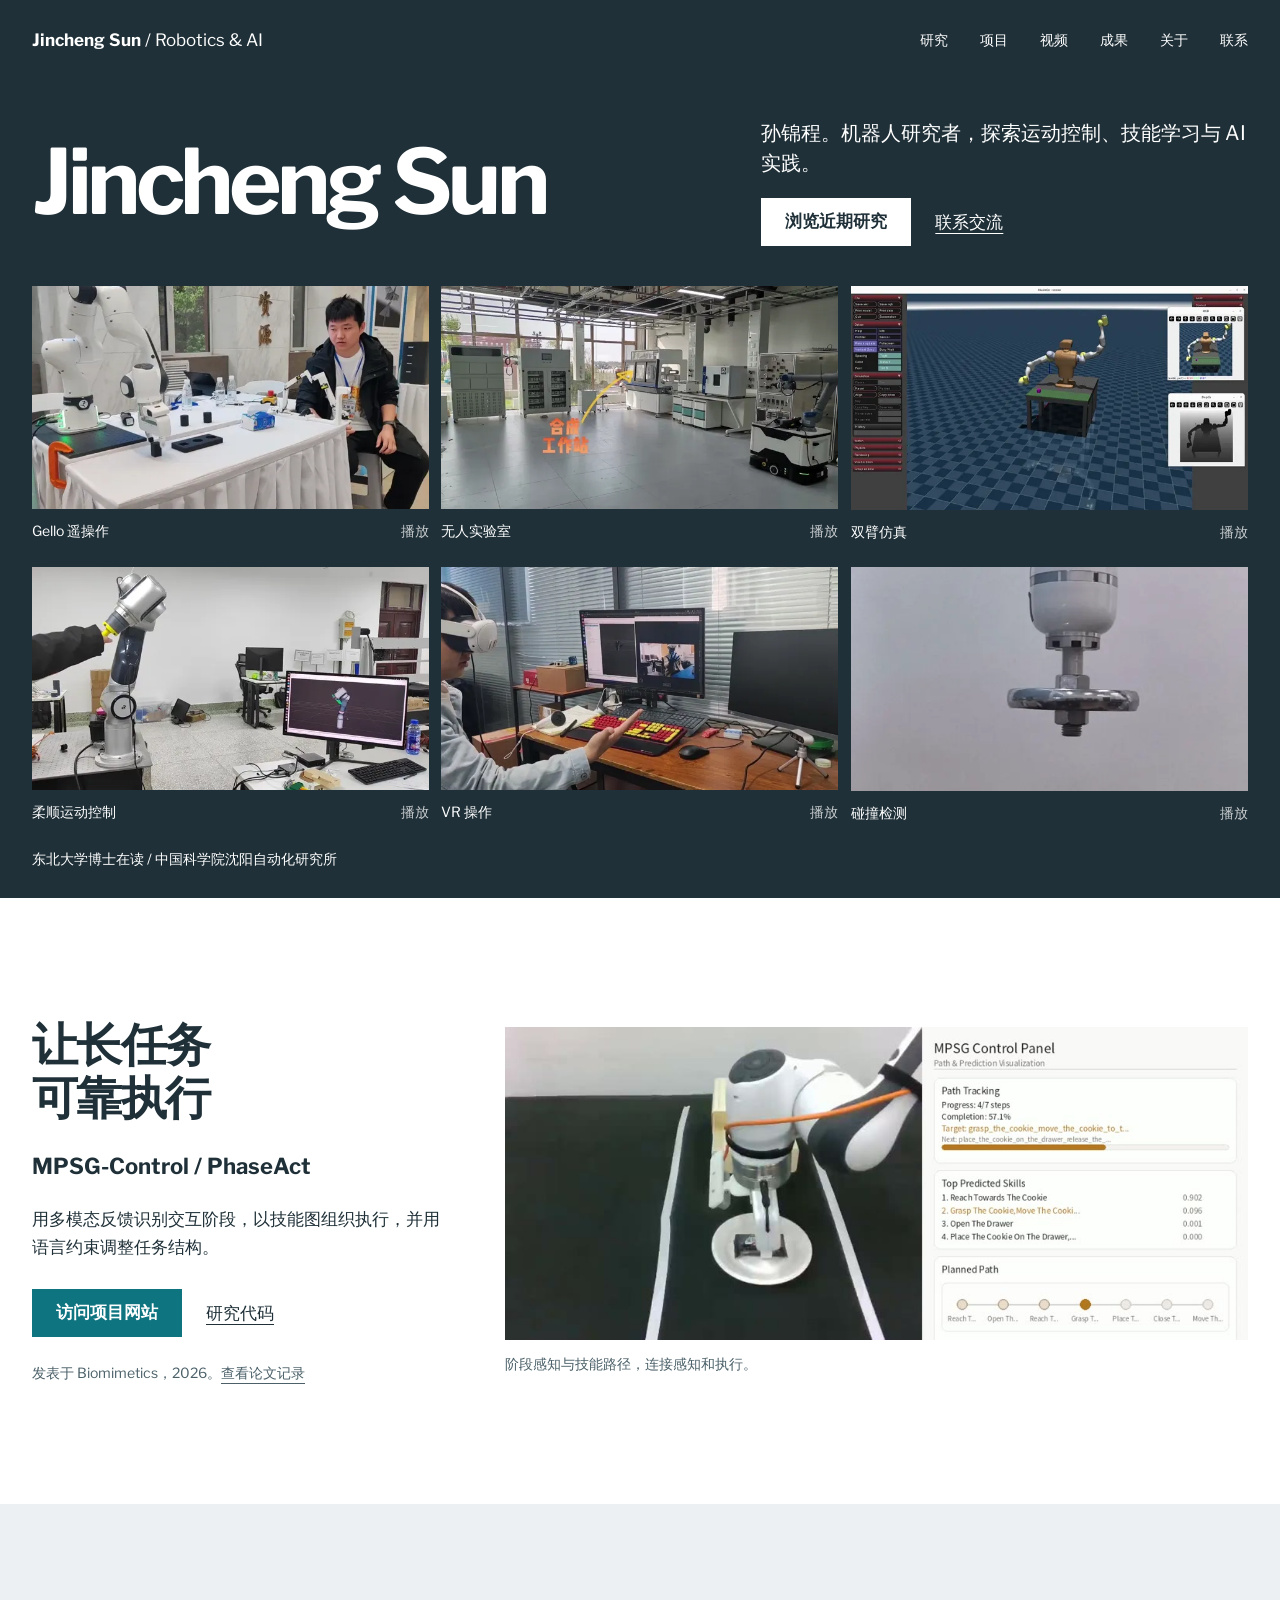
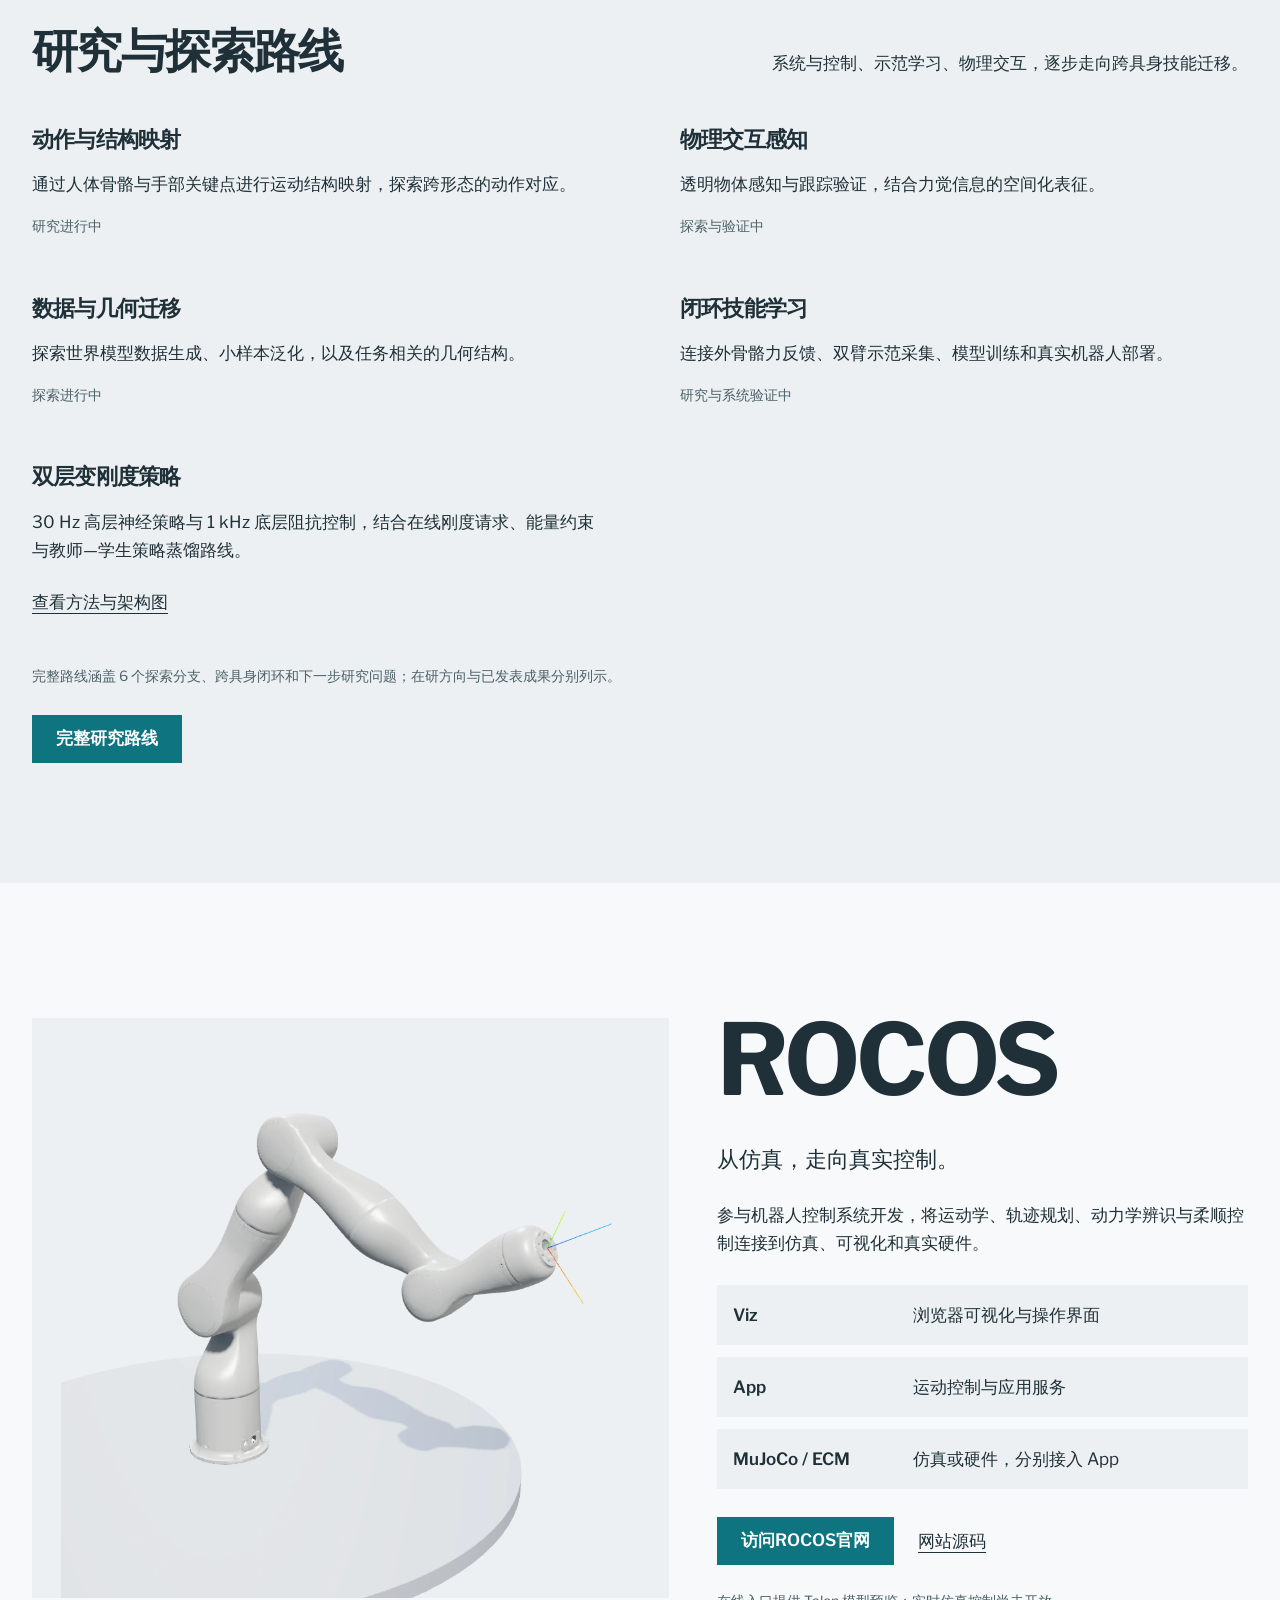
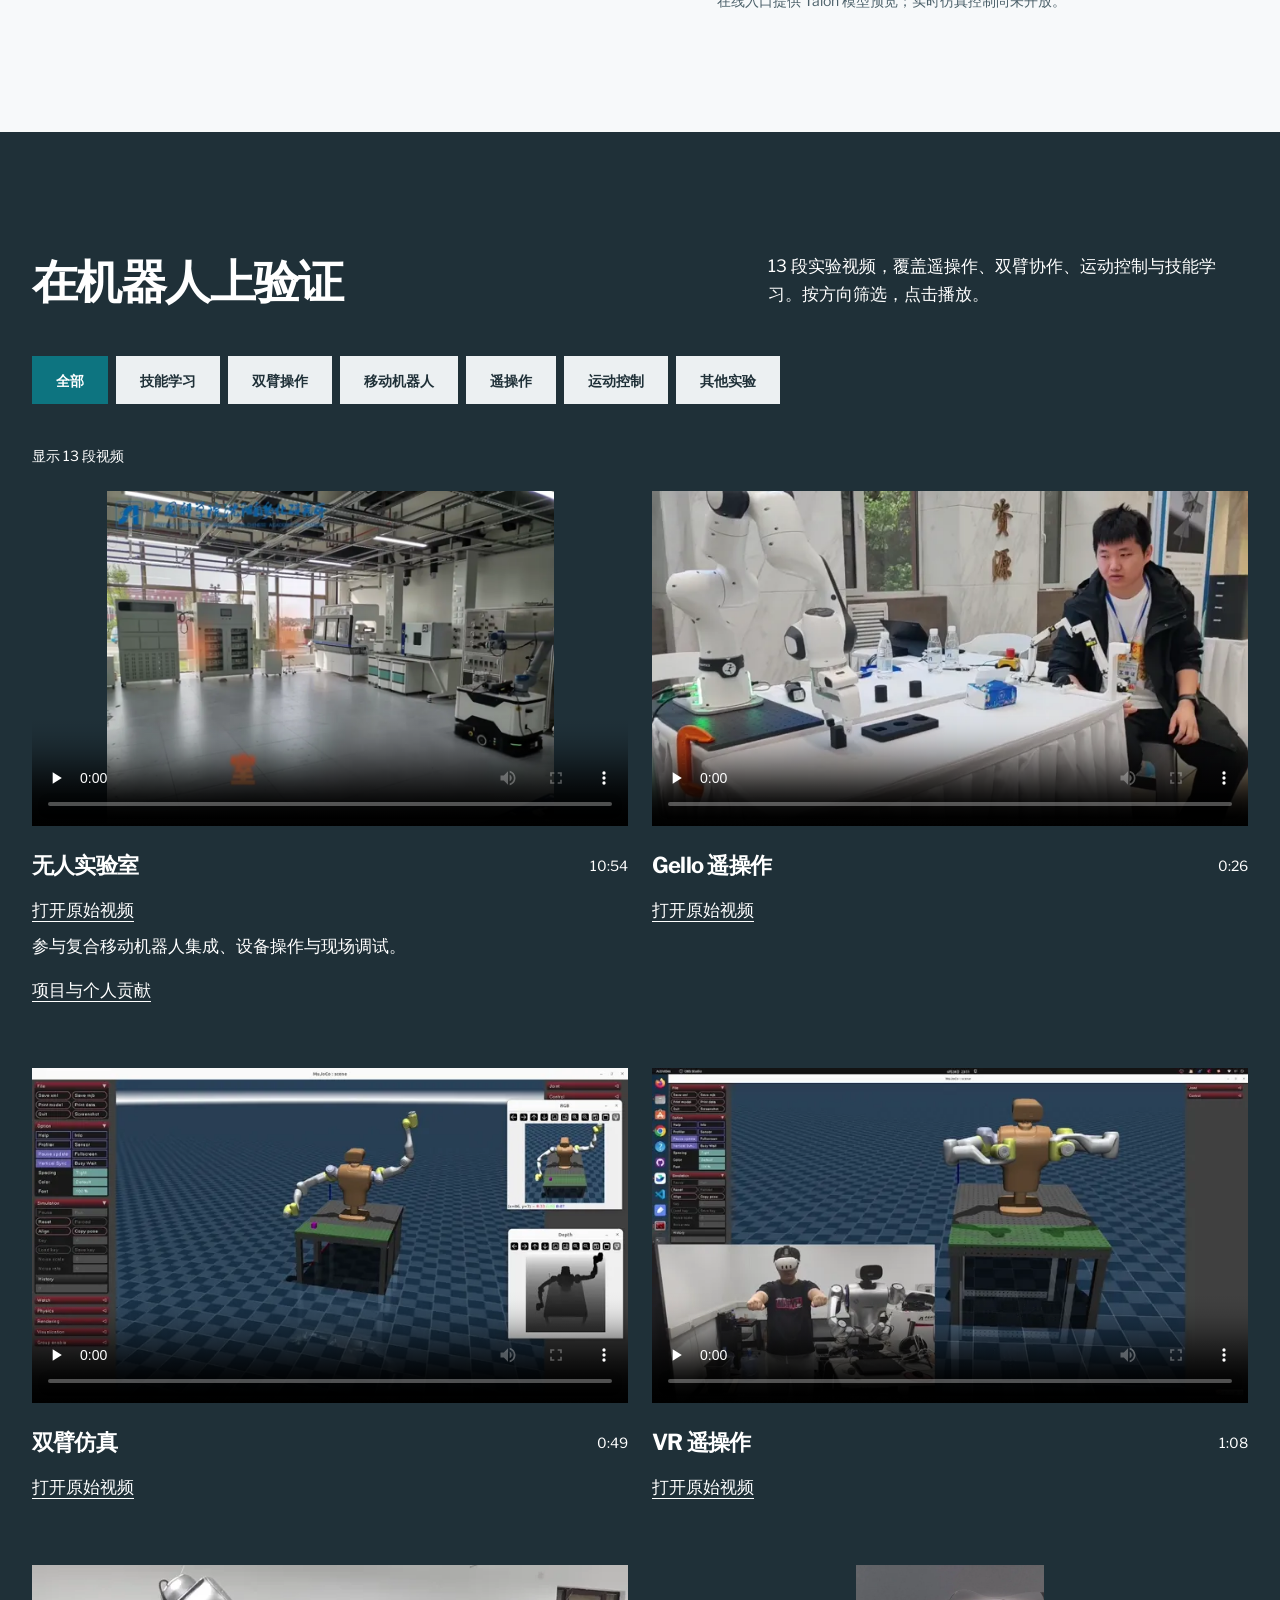
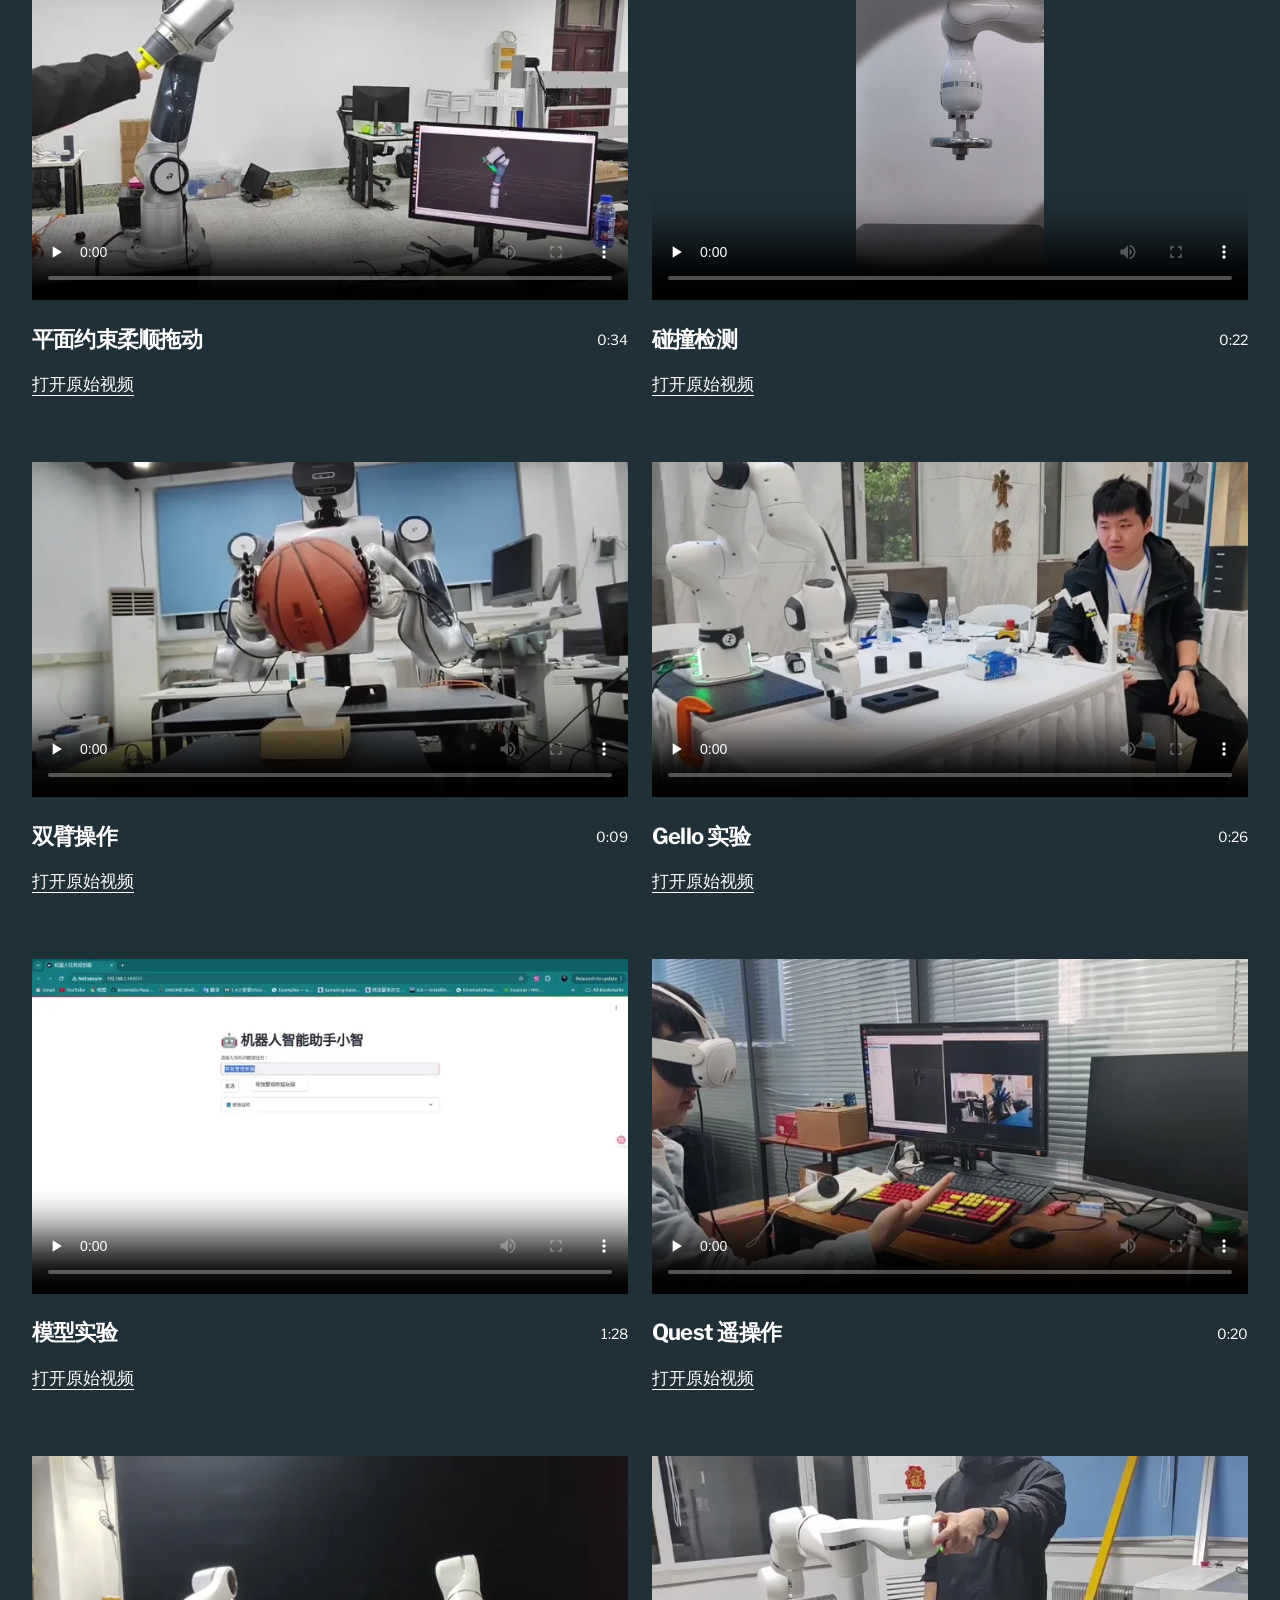
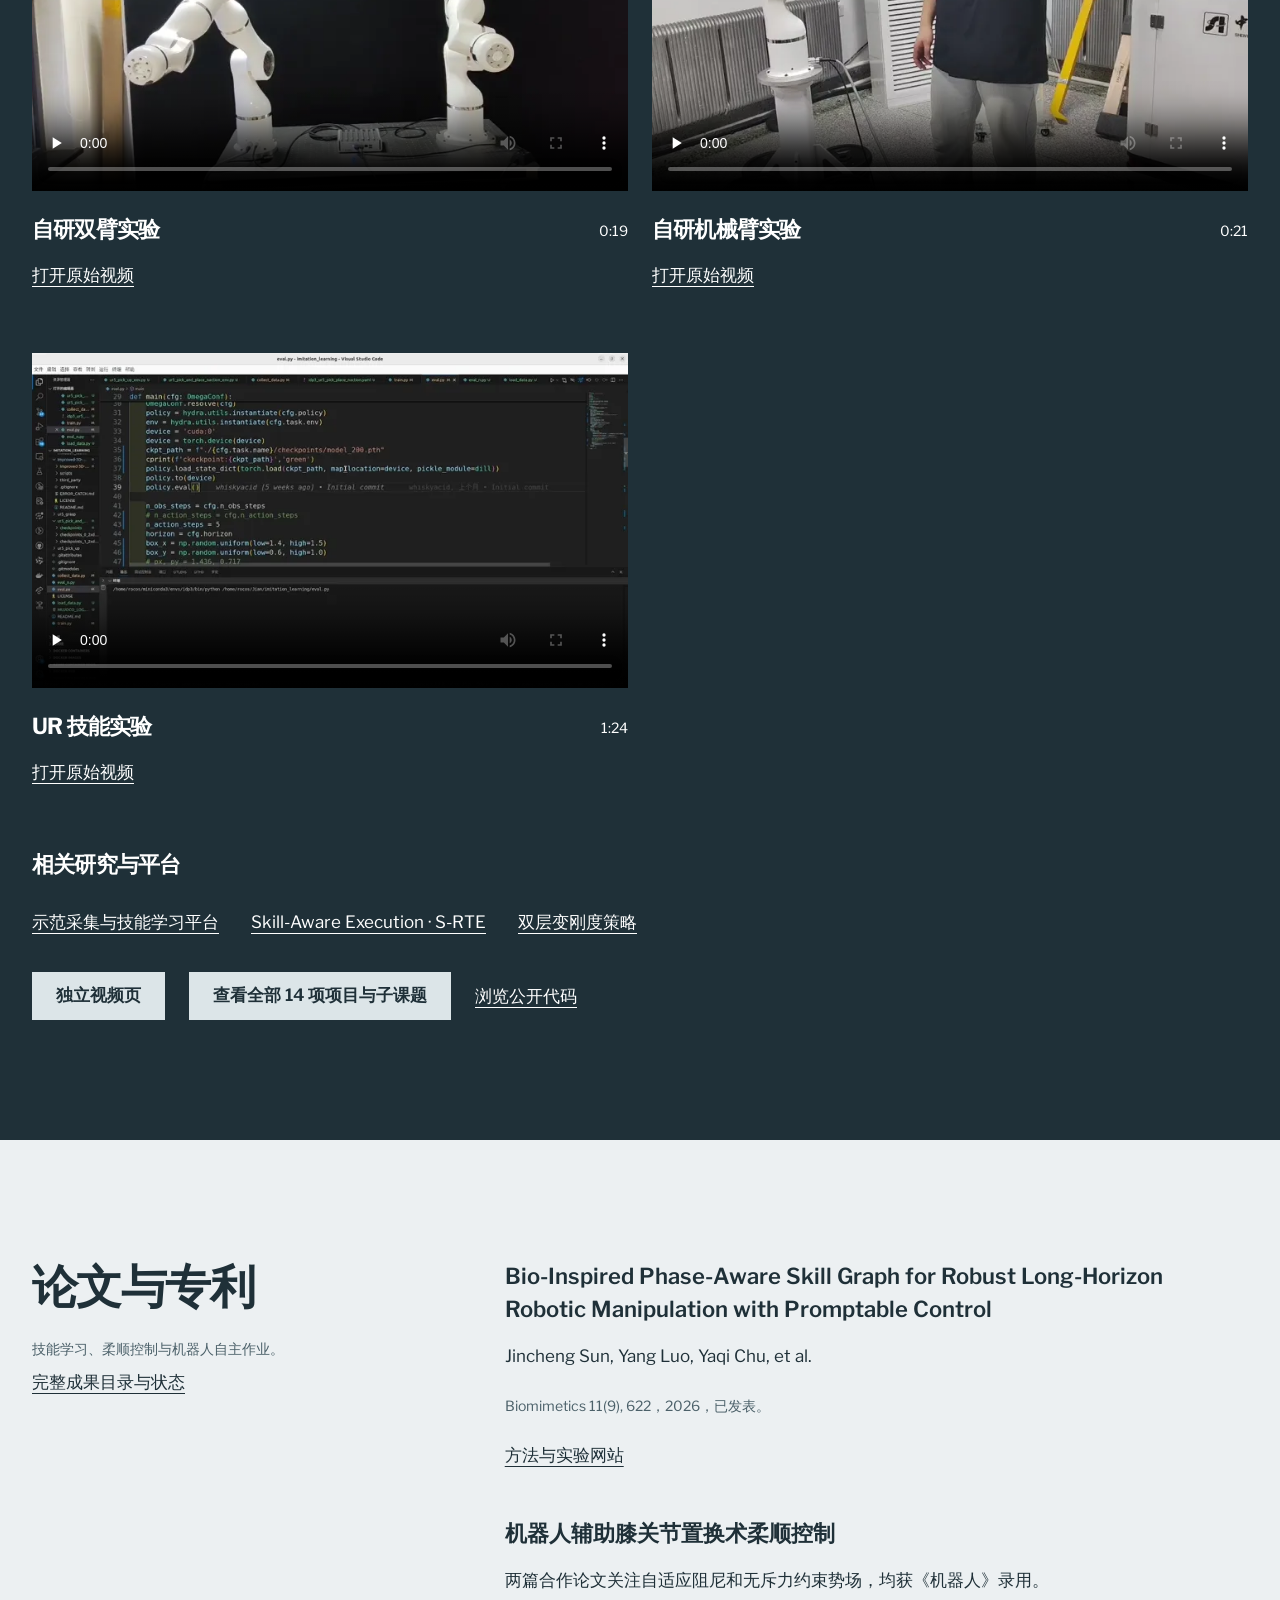
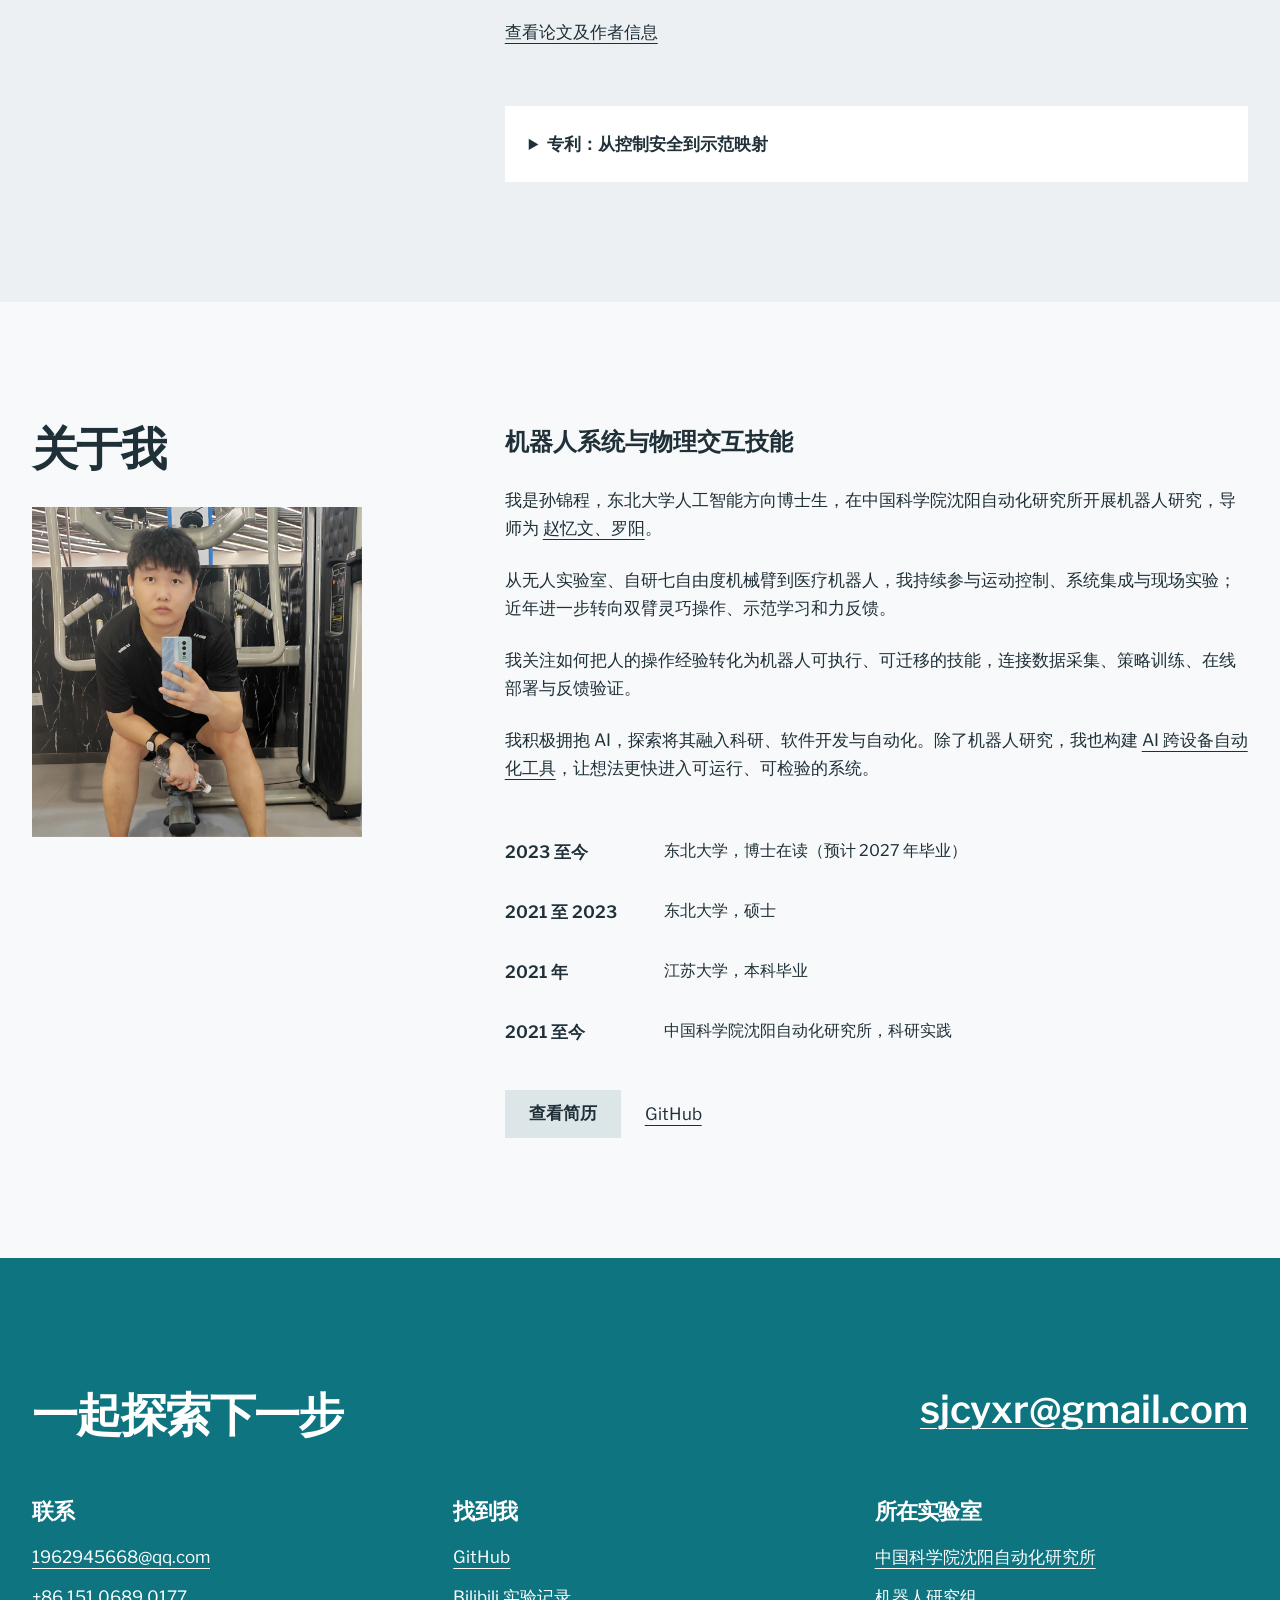
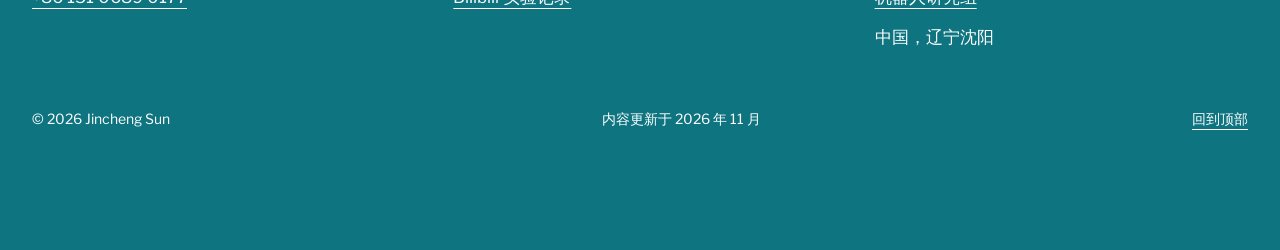
==== commit d6addca5: "Show complete video gallery on homepage without cropped media" ====
--- a/index.html
+++ b/index.html
@@ -41,16 +41,9 @@
 <div class="systems-copy"><h2>ROCOS</h2><p class="systems-line">从仿真，走向真实控制。</p><p>参与机器人控制系统开发，将运动学、轨迹规划、动力学辨识与柔顺控制连接到仿真、可视化和真实硬件。</p><dl class="system-parts"><div><dt>Viz</dt><dd>浏览器可视化与操作界面</dd></div><div><dt>App</dt><dd>运动控制与应用服务</dd></div><div><dt>MuJoCo / ECM</dt><dd>仿真或硬件，分别接入 App</dd></div></dl><div class="actions"><a class="button primary" href="http://rocos-sia.cn/rocos-web/">访问 <abbr title="Robot Control System">ROCOS</abbr> 官网</a><a class="text-link" href="https://github.com/rocos-sia/rocos-web">网站源码</a></div><p class="note">在线入口提供 Talon 模型预览；实时仿真控制尚未开放。</p></div>
 </div></section>
 <section class="section projects-section" id="projects">
-<div class="container"><div class="section-heading"><h2>在机器人上验证</h2><p>从无人实验室到双臂操作，展示算法与系统在真实任务中的验证。</p></div>
+<div class="container"><div class="section-heading"><h2>在机器人上验证</h2><p>13 段实验视频，覆盖遥操作、双臂协作、运动控制与技能学习。按方向筛选，点击播放。</p></div>
 <div aria-label="筛选演示项目" class="filters" role="group">
 <button aria-pressed="true" class="filter-btn active" data-filter="all" type="button">全部</button><button aria-pressed="false" class="filter-btn" data-filter="skill" type="button">技能学习</button><button aria-pressed="false" class="filter-btn" data-filter="dual" type="button">双臂操作</button><button aria-pressed="false" class="filter-btn" data-filter="mobile" type="button">移动机器人</button><button aria-pressed="false" class="filter-btn" data-filter="teleop" type="button">遥操作</button>
-</div><p aria-live="polite" class="visually-hidden" id="filter-status"></p>
-<div class="projects-grid" id="projects-grid">
-<article class="project-card filter-mobile" data-category="mobile"><video aria-label="移动机器人化学实验室演示" controls="" height="540" poster="assets/img/research/chemist.webp" preload="none" width="960"><source src="assets/videos/chemist.mp4" type="video/mp4"/>浏览器无法播放视频，<a href="assets/videos/chemist.mp4">下载演示</a>。</video><div class="project-info"><h3>榆林无人实验室</h3><p>参与复合移动机器人集成、试管转移、离心与烘干设备操作，以及现场流程调试。</p><a class="text-link" href="projects.html#project-01">项目与个人贡献</a></div></article>
-<article class="project-card filter-teleop" data-category="teleop"><video aria-label="Gello 遥操作演示" controls="" height="788" poster="assets/img/research/teleoperation.webp" preload="none" width="1400"><source src="assets/videos/te_franka.mp4" type="video/mp4"/>浏览器无法播放视频，<a href="assets/videos/te_franka.mp4">下载演示</a>。</video><div class="project-info"><h3>Gello Teleoperation</h3><p>通过主端操作接口控制真实机械臂。</p></div></article>
-<article class="project-card filter-dual" data-category="dual"><video aria-label="MuJoCo 双臂仿真演示" controls="" height="540" poster="assets/img/research/dual-sim.webp" preload="none" width="960"><source src="assets/videos/dual_sim.mp4" type="video/mp4"/>浏览器无法播放视频，<a href="assets/videos/dual_sim.mp4">下载演示</a>。</video><div class="project-info"><h3>双臂仿真</h3><p>双臂操作、运动控制与物理仿真。</p></div></article>
-<article class="project-card project-text filter-skill" data-category="skill"><div class="project-info"><h3>示范采集与技能学习</h3><p>搭建从遥操作数据采集、ACT 等模型训练到机器人在线部署的实验流程。</p><a class="text-link" href="projects.html#project-10">外骨骼与双臂学习平台</a></div></article>
-<article class="project-card project-text filter-teleop" data-category="teleop"><div class="project-info"><h3>VR Teleoperation</h3><p>面向机器人操作的虚拟现实遥操作系统。</p><a class="text-link" href="assets/videos/VRTeleoperation.mp4">观看实验视频</a></div></article>
-<article class="project-card project-text filter-skill" data-category="skill"><div class="project-info"><h3>Skill-Aware Execution</h3><p>可执行语义描述与 CLIP-LLM 任务规划。</p><a class="text-link" href="https://cheng9911.github.io/S-RTE/">访问 S-RTE 网站</a></div></article>
-</div><div class="actions"><a class="button" href="videos.html">全部 13 段实验视频</a><a class="button" href="projects.html">查看全部 14 项项目与子课题</a><a class="text-link" href="projects.html#software">浏览公开代码</a><a class="text-link" href="#projects">实验演示</a></div></div></section>
+<button aria-pressed="false" class="filter-btn" data-filter="control" type="button">运动控制</button><button aria-pressed="false" class="filter-btn" data-filter="other" type="button">其他实验</button></div><p aria-live="polite" class="video-count" id="filter-status">显示 13 段视频</p>
+<div class="projects-grid" id="projects-grid"><article class="project-card video-entry" data-category="mobile"><video aria-label="无人实验室" controls="" height="405" playsinline="" poster="assets/img/research/chemist.webp" preload="none" width="720"><source src="assets/videos/chemist.mp4" type="video/mp4"/><a href="assets/videos/chemist.mp4">直接打开视频</a></video><div class="video-meta"><h3>无人实验室</h3><span>10:54</span></div><a class="text-link" href="assets/videos/chemist.mp4">打开原始视频</a><p>参与复合移动机器人集成、设备操作与现场调试。</p><a class="text-link" href="projects.html#project-01">项目与个人贡献</a></article><article class="project-card video-entry" data-category="teleop"><video aria-label="Gello 遥操作" controls="" height="405" playsinline="" poster="assets/img/experiments/te_franka.webp" preload="none" width="720"><source src="assets/videos/te_franka.mp4" type="video/mp4"/><a href="assets/videos/te_franka.mp4">直接打开视频</a></video><div class="video-meta"><h3>Gello 遥操作</h3><span>0:26</span></div><a class="text-link" href="assets/videos/te_franka.mp4">打开原始视频</a></article><article class="project-card video-entry" data-category="dual"><video aria-label="双臂仿真" controls="" height="405" playsinline="" poster="assets/img/experiments/dual_sim.webp" preload="none" width="720"><source src="assets/videos/dual_sim.mp4" type="video/mp4"/><a href="assets/videos/dual_sim.mp4">直接打开视频</a></video><div class="video-meta"><h3>双臂仿真</h3><span>0:49</span></div><a class="text-link" href="assets/videos/dual_sim.mp4">打开原始视频</a></article><article class="project-card video-entry" data-category="teleop"><video aria-label="VR 遥操作" controls="" height="405" playsinline="" poster="assets/img/experiments/VRTeleoperation.webp" preload="none" width="720"><source src="assets/videos/VRTeleoperation.mp4" type="video/mp4"/><a href="assets/videos/VRTeleoperation.mp4">直接打开视频</a></video><div class="video-meta"><h3>VR 遥操作</h3><span>1:08</span></div><a class="text-link" href="assets/videos/VRTeleoperation.mp4">打开原始视频</a></article><article class="project-card video-entry" data-category="control"><video aria-label="平面约束柔顺拖动" controls="" height="405" playsinline="" poster="assets/img/experiments/Plane-Constrained%20Compliant%20Dragging.webp" preload="none" width="720"><source src="assets/videos/Plane-Constrained%20Compliant%20Dragging.mp4" type="video/mp4"/><a href="assets/videos/Plane-Constrained%20Compliant%20Dragging.mp4">直接打开视频</a></video><div class="video-meta"><h3>平面约束柔顺拖动</h3><span>0:34</span></div><a class="text-link" href="assets/videos/Plane-Constrained%20Compliant%20Dragging.mp4">打开原始视频</a></article><article class="project-card video-entry" data-category="control"><video aria-label="碰撞检测" controls="" height="405" playsinline="" poster="assets/img/experiments/collisiondetect.webp" preload="none" width="720"><source src="assets/videos/collisiondetect.mp4" type="video/mp4"/><a href="assets/videos/collisiondetect.mp4">直接打开视频</a></video><div class="video-meta"><h3>碰撞检测</h3><span>0:22</span></div><a class="text-link" href="assets/videos/collisiondetect.mp4">打开原始视频</a></article><article class="project-card video-entry" data-category="dual"><video aria-label="双臂操作" controls="" height="405" playsinline="" poster="assets/img/experiments/dual.webp" preload="none" width="720"><source src="assets/videos/dual.mp4" type="video/mp4"/><a href="assets/videos/dual.mp4">直接打开视频</a></video><div class="video-meta"><h3>双臂操作</h3><span>0:09</span></div><a class="text-link" href="assets/videos/dual.mp4">打开原始视频</a></article><article class="project-card video-entry" data-category="teleop"><video aria-label="Gello 实验" controls="" height="405" playsinline="" poster="assets/img/experiments/gello.webp" preload="none" width="720"><source src="assets/videos/gello.mp4" type="video/mp4"/><a href="assets/videos/gello.mp4">直接打开视频</a></video><div class="video-meta"><h3>Gello 实验</h3><span>0:26</span></div><a class="text-link" href="assets/videos/gello.mp4">打开原始视频</a></article><article class="project-card video-entry" data-category="other"><video aria-label="模型实验" controls="" height="405" playsinline="" poster="assets/img/experiments/model.webp" preload="none" width="720"><source src="assets/videos/model.mp4" type="video/mp4"/><a href="assets/videos/model.mp4">直接打开视频</a></video><div class="video-meta"><h3>模型实验</h3><span>1:28</span></div><a class="text-link" href="assets/videos/model.mp4">打开原始视频</a></article><article class="project-card video-entry" data-category="teleop"><video aria-label="Quest 遥操作" controls="" height="405" playsinline="" poster="assets/img/experiments/quest.webp" preload="none" width="720"><source src="assets/videos/quest.mp4" type="video/mp4"/><a href="assets/videos/quest.mp4">直接打开视频</a></video><div class="video-meta"><h3>Quest 遥操作</h3><span>0:20</span></div><a class="text-link" href="assets/videos/quest.mp4">打开原始视频</a></article><article class="project-card video-entry" data-category="dual"><video aria-label="自研双臂实验" controls="" height="405" playsinline="" poster="assets/img/experiments/selfdualarm.webp" preload="none" width="720"><source src="assets/videos/selfdualarm.mp4" type="video/mp4"/><a href="assets/videos/selfdualarm.mp4">直接打开视频</a></video><div class="video-meta"><h3>自研双臂实验</h3><span>0:19</span></div><a class="text-link" href="assets/videos/selfdualarm.mp4">打开原始视频</a></article><article class="project-card video-entry" data-category="control"><video aria-label="自研机械臂实验" controls="" height="405" playsinline="" poster="assets/img/experiments/selfqrm.webp" preload="none" width="720"><source src="assets/videos/selfqrm.mp4" type="video/mp4"/><a href="assets/videos/selfqrm.mp4">直接打开视频</a></video><div class="video-meta"><h3>自研机械臂实验</h3><span>0:21</span></div><a class="text-link" href="assets/videos/selfqrm.mp4">打开原始视频</a></article><article class="project-card video-entry" data-category="skill"><video aria-label="UR 技能实验" controls="" height="405" playsinline="" poster="assets/img/experiments/ur_skill.webp" preload="none" width="720"><source src="assets/videos/ur_skill.mp4" type="video/mp4"/><a href="assets/videos/ur_skill.mp4">直接打开视频</a></video><div class="video-meta"><h3>UR 技能实验</h3><span>1:24</span></div><a class="text-link" href="assets/videos/ur_skill.mp4">打开原始视频</a></article></div><div class="related-research"><h3>相关研究与平台</h3><p><a class="text-link" href="projects.html#project-10">示范采集与技能学习平台</a><a class="text-link" href="https://cheng9911.github.io/S-RTE/">Skill-Aware Execution · S-RTE</a><a class="text-link" href="research.html#variable-stiffness">双层变刚度策略</a></p></div><div class="actions"><a class="button" href="videos.html">独立视频页</a><a class="button" href="projects.html">查看全部 14 项项目与子课题</a><a class="text-link" href="projects.html#software">浏览公开代码</a></div></div></section>
 <section class="section publications-section" id="publications"><div class="container publication-layout"><div><h2>论文与专利</h2><p class="note">技能学习、柔顺控制与机器人自主作业。</p><a class="text-link" href="publications.html">完整成果目录与状态</a></div><div class="publication-list"><article class="paper"><p class="paper-title">Bio-Inspired Phase-Aware Skill Graph for Robust Long-Horizon Robotic Manipulation with Promptable Control</p><p>Jincheng Sun, Yang Luo, Yaqi Chu, et al.</p><p class="note">Biomimetics 11(9), 622，2026，已发表。</p><a class="text-link" href="https://cheng9911.github.io/PhaseAct-Website/">方法与实验网站</a></article><article class="paper"><p class="paper-title">机器人辅助膝关节置换术柔顺控制</p><p>两篇合作论文关注自适应阻尼和无斥力约束势场，均获《机器人》录用。</p><a class="text-link" href="publications.html#papers">查看论文及作者信息</a></article><details class="patent"><summary>专利：从控制安全到示范映射</summary><div class="patent-body"><p>10 项专利记录，覆盖轨迹边界、柔顺操作、遥操作和手部重定向；授权与申请状态分别列示。</p><a class="text-link" href="publications.html#patents">查看专利目录</a></div></details></div></div></section><section class="section about-section" id="about"><div class="container about-grid"><div><h2>关于我</h2><figure class="portrait"><img alt="Jincheng Sun 个人照片" height="500" loading="lazy" src="assets/img/sjc.jpg" width="500"/></figure></div><div class="about-copy"><p class="about-lead">机器人系统与物理交互技能</p><p>我是孙锦程，东北大学人工智能方向博士生，在中国科学院沈阳自动化研究所开展机器人研究，导师为 <a href="http://rocos-sia.cn/">赵忆文、罗阳</a>。</p><p>从无人实验室、自研七自由度机械臂到医疗机器人，我持续参与运动控制、系统集成与现场实验；近年进一步转向双臂灵巧操作、示范学习和力反馈。</p><p>我关注如何把人的操作经验转化为机器人可执行、可迁移的技能，连接数据采集、策略训练、在线部署与反馈验证。</p><p>我积极拥抱 AI，探索将其融入科研、软件开发与自动化。除了机器人研究，我也构建 <a href="https://github.com/cheng9911/openclaw-remote-desktop">AI 跨设备自动化工具</a>，让想法更快进入可运行、可检验的系统。</p><dl class="education"><div><dt>2023 至今</dt><dd>东北大学，博士在读（预计 2027 年毕业）</dd></div><div><dt>2021 至 2023</dt><dd>东北大学，硕士</dd></div><div><dt>2021 年</dt><dd>江苏大学，本科毕业</dd></div><div><dt>2021 至今</dt><dd>中国科学院沈阳自动化研究所，科研实践</dd></div></dl><div class="actions"><a class="button" href="https://drive.google.com/file/d/1iHBNV2UkH5LkhAP-1hYRZ2Ez_BQ6g4S7/view?usp=sharing">查看简历</a><a class="text-link" href="https://github.com/cheng9911">GitHub</a></div></div></div></section></main><footer class="section contact-section" id="contact"><div class="container"><div class="contact-top"><h2>一起探索下一步</h2><a class="contact-email" href="mailto:sjcyxr@gmail.com">sjcyxr@gmail.com</a></div><div class="contact-columns"><div><h3>联系</h3><a href="mailto:1962945668@qq.com">1962945668@qq.com</a><a href="tel:+8615106890177">+86 151 0689 0177</a></div><div><h3>找到我</h3><a href="https://github.com/cheng9911">GitHub</a><a href="https://space.bilibili.com/623528115">Bilibili 实验记录</a></div><div><h3>所在实验室</h3><a href="https://sia.cas.cn/gkjj/dlwz/">中国科学院沈阳自动化研究所</a><a href="http://rocos-sia.cn/">机器人研究组</a><span>中国，辽宁沈阳</span></div></div><div class="colophon"><span>© 2026 Jincheng Sun</span><span>内容更新于 2026 年 11 月</span><a href="#home">回到顶部</a></div></div></footer><dialog aria-labelledby="experiment-title" id="experiment-dialog"><div class="player-top"><h2 id="experiment-title">实验演示</h2><button id="close-experiment" type="button">关闭视频</button></div><video controls="" id="experiment-player" playsinline="" preload="none"></video></dialog></body></html>
--- a/style.css
+++ b/style.css
@@ -8,7 +8,7 @@
 .section-heading { display:flex; align-items:end; justify-content:space-between; gap:var(--gap-columns); margin-bottom:48px; } .section-heading>p { max-width:40ch; } .feature-grid { display:grid; grid-template-columns:minmax(0,4fr) minmax(0,7fr); gap:var(--gap-columns); align-items:center; } .feature-copy h2 { max-width:10ch; } .project-name { margin-block:24px 16px; font-size:var(--text-title); font-weight:700; } .feature .note,.systems-copy .note { margin-top:24px; } .feature-visual img { width:100%; aspect-ratio:960/404; object-fit:contain; } .feature { background:var(--color-sheet); }
 .research-section { background:var(--color-paper-2); } .research-rows { display:grid; grid-template-columns:repeat(2,minmax(0,1fr)); gap:56px 80px; } .research-rows article { display:flex; flex-direction:column; gap:16px; } .research-rows span { font-size:14px; color:var(--color-muted); } .research-note { margin-top:40px; }
 .systems-grid { display:grid; grid-template-columns:minmax(0,6fr) minmax(0,5fr); gap:var(--gap-columns); align-items:center; } .robot-visual { background:var(--color-paper-2); } .robot-visual img { width:100%; height:580px; object-fit:contain; } .systems-copy h2 { font-size:var(--text-display); } .systems-line { font-size:var(--text-title); margin-block:24px; } .system-parts { display:grid; gap:12px; margin-block:28px; } .system-parts>div { display:grid; grid-template-columns:minmax(0,1fr) minmax(0,2fr); gap:20px; padding:16px; background:var(--color-paper-2); } dt { font-weight:600; } dd { margin:0; }
-.projects-section { background:var(--color-ink); color:var(--color-sheet); } .projects-section .section-heading p { color:var(--color-sheet); } .projects-section a:hover { color:var(--color-sheet); } .filters { display:flex; flex-wrap:wrap; gap:8px; margin-bottom:40px; } button.filter-btn { font-size:14px; background:var(--color-paper-2); } button.filter-btn[aria-pressed="true"] { background:var(--color-accent); color:var(--color-sheet); } .projects-grid { display:grid; grid-template-columns:repeat(2,minmax(0,1fr)); gap:56px 24px; } .project-card { min-width:0; } .project-card video { width:100%; aspect-ratio:16/9; object-fit:cover; } .project-info { padding-top:20px; } .project-info p { margin-top:12px; } .project-text .project-info { padding:24px 0; } .project-text a { margin-top:12px; }
+.projects-section { background:var(--color-ink); color:var(--color-sheet); } .projects-section .section-heading p { color:var(--color-sheet); } .projects-section a:hover { color:var(--color-sheet); } .filters { display:flex; flex-wrap:wrap; gap:8px; margin-bottom:40px; } button.filter-btn { font-size:14px; background:var(--color-paper-2); } button.filter-btn[aria-pressed="true"] { background:var(--color-accent); color:var(--color-sheet); } .projects-grid { display:grid; grid-template-columns:repeat(2,minmax(0,1fr)); gap:56px 24px; } .project-card { min-width:0; } .project-card video { width:100%; height:auto; aspect-ratio:16/9; object-fit:contain; } .project-info { padding-top:20px; } .project-info p { margin-top:12px; } .project-text .project-info { padding:24px 0; } .project-text a { margin-top:12px; }
 .publications-section { background:var(--color-paper-2); } .publication-layout,.archive-layout { display:grid; grid-template-columns:minmax(0,4fr) minmax(0,7fr); gap:var(--gap-columns); } .publication-layout .note { margin-top:24px; } .paper { padding-bottom:40px; } .paper-title { font-size:22px; font-weight:600; line-height:1.5; } .paper>p+p { margin-top:16px; } .paper .text-link { margin-top:16px; } .patent { background:var(--color-sheet); margin-top:12px; padding-inline:24px; } .patent summary { padding-block:24px; cursor:pointer; font-size:17px; font-weight:600; } .patent-body { padding-bottom:24px; } .patent-body p { font-size:16px; } .patent-meta { display:block; font-size:14px; font-weight:400; margin-top:12px; } .publication-meta { color:var(--color-accent); font-size:14px; }
 .about-grid { display:grid; grid-template-columns:minmax(0,4fr) minmax(0,7fr); gap:var(--gap-columns); } .portrait { max-width:330px; margin-top:32px; } .portrait img { width:100%; aspect-ratio:1; object-fit:cover; } .about-lead { font-size:24px; font-weight:600; } .about-copy>p+p { margin-top:24px; } .education { margin-top:40px; } .education>div { display:grid; grid-template-columns:135px minmax(0,1fr); gap:24px; padding-block:16px; } .education dd { font-size:16px; }
 .contact-section { background:var(--color-accent); color:var(--color-sheet); } .contact-top { display:flex; justify-content:space-between; align-items:end; flex-wrap:wrap; gap:32px; } .contact-email { font-size:clamp(22px,3vw,42px); font-weight:600; } .contact-section a:hover { color:var(--color-sheet); } .contact-columns { display:grid; grid-template-columns:repeat(3,minmax(0,1fr)); gap:var(--gap-columns); margin-block:56px; } .contact-columns h3 { margin-bottom:16px; } .contact-columns a,.contact-columns span { display:block; margin-top:12px; } .colophon { display:flex; justify-content:space-between; flex-wrap:wrap; gap:24px; font-size:14px; }
@@ -24,3 +24,5 @@
 @media(max-width:640px) { .research-foundation,.loop-layout,.exploration-list article,.question-layout,.trajectory-list { grid-template-columns:minmax(0,1fr); } .exploration-list article { padding:24px; gap:16px; } .research-rows h3 { font-size:20px; } }
 
 #variable-stiffness figure { margin-bottom:40px; }
+
+.video-count { margin-bottom:24px; font-size:14px; } .related-research { margin-top:56px; } .related-research p { display:flex; flex-wrap:wrap; gap:20px 32px; margin-top:20px; }
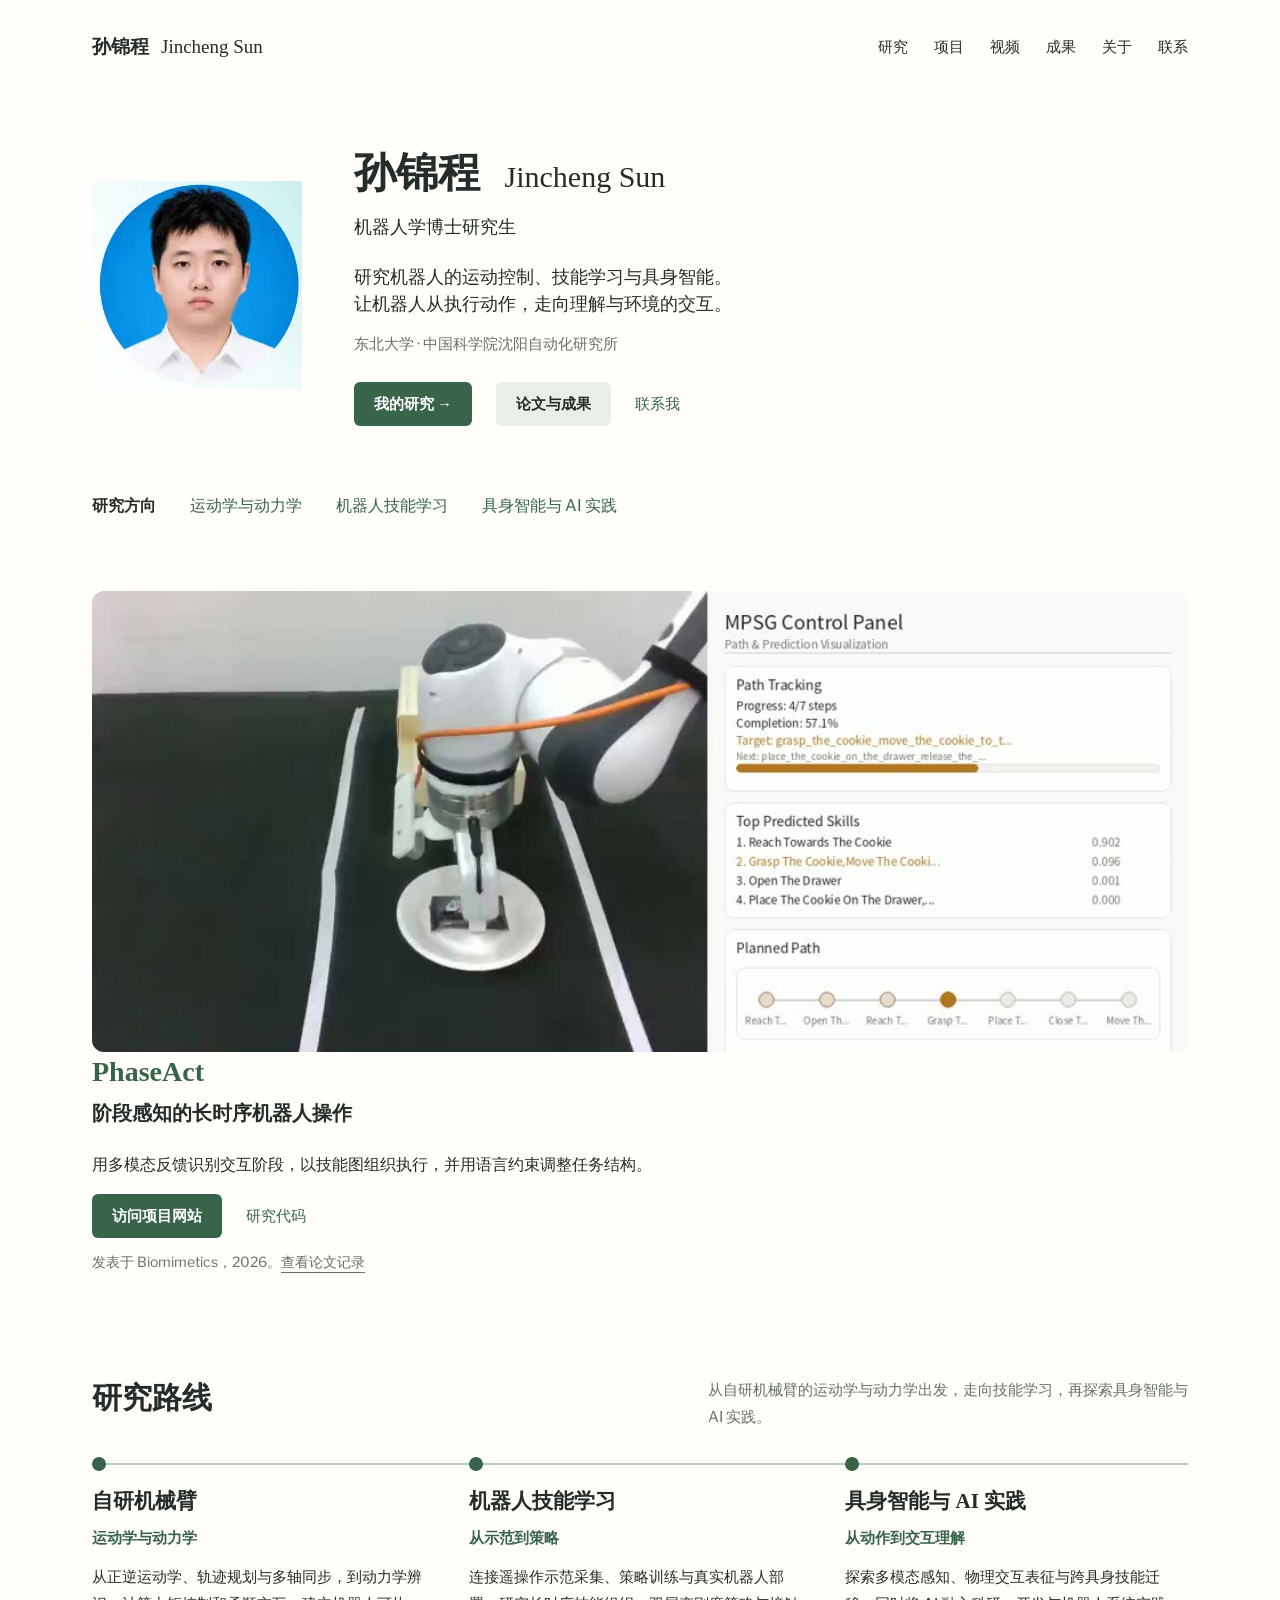
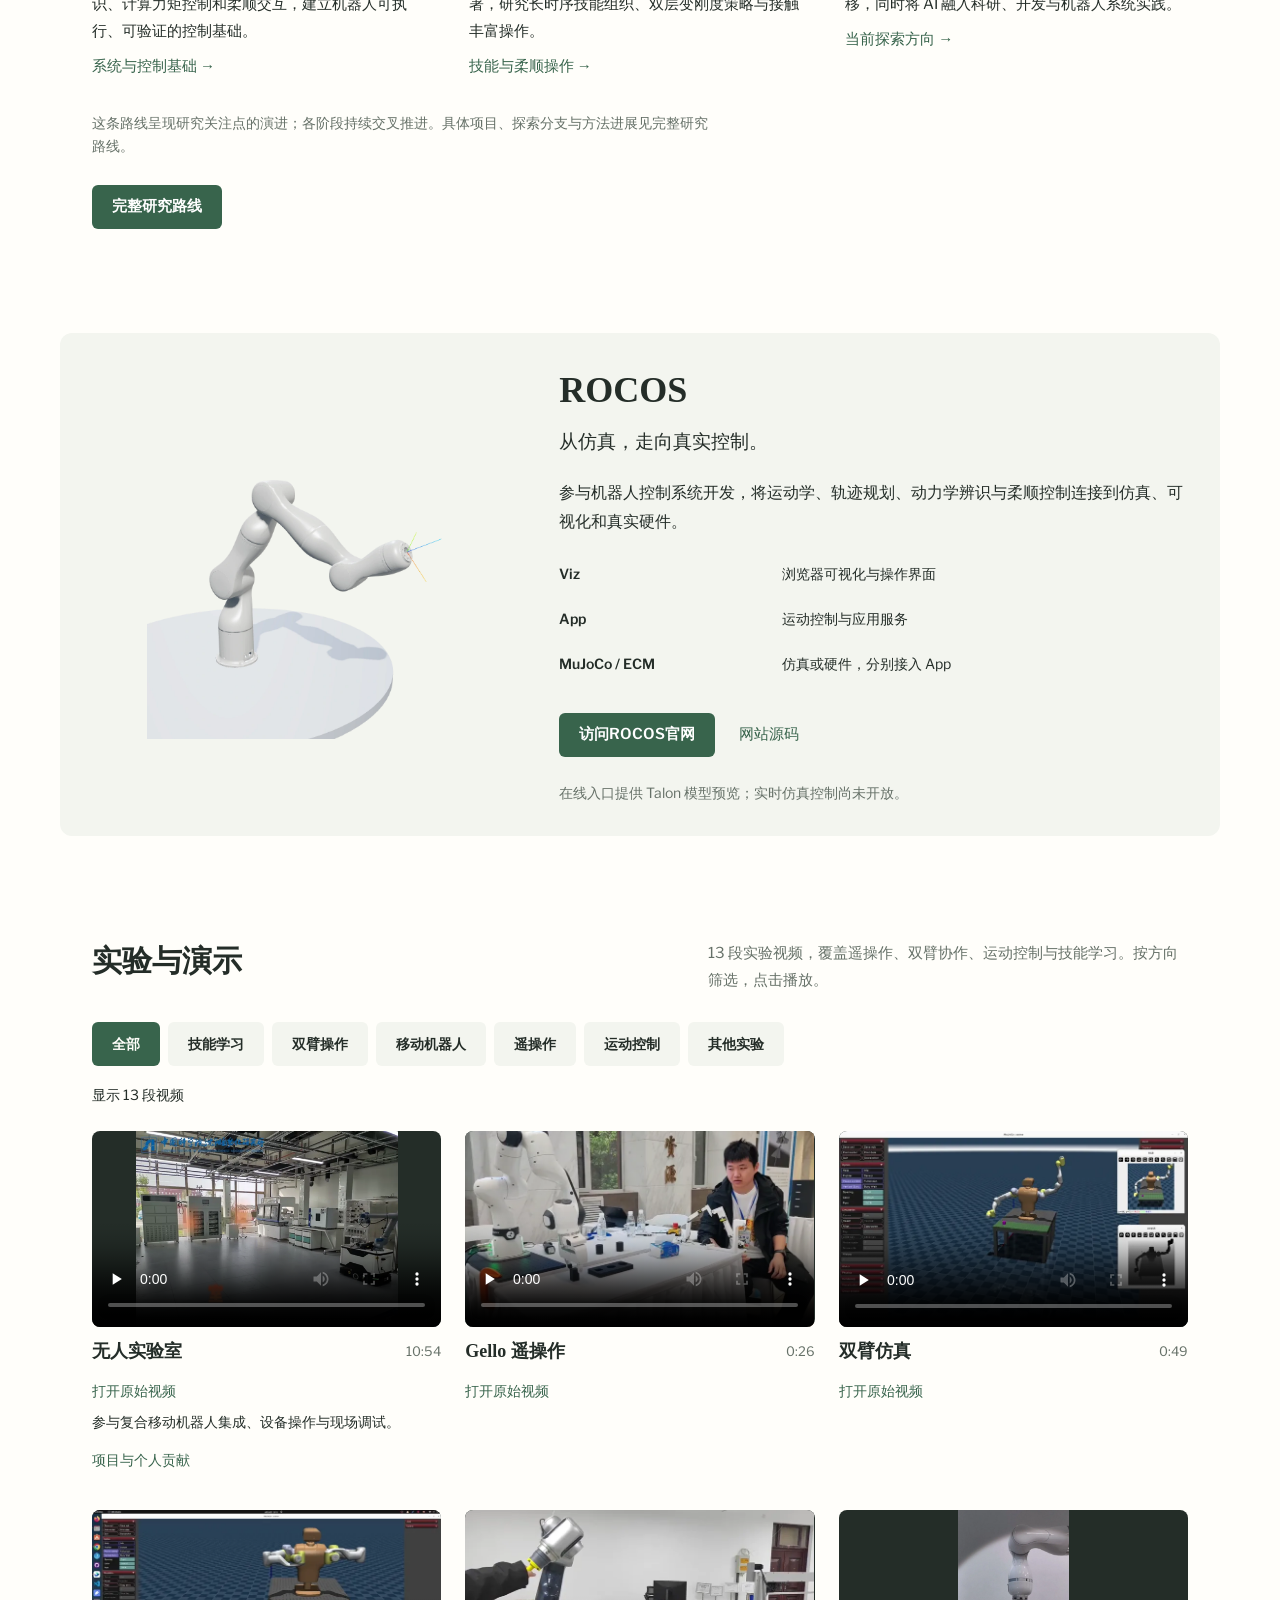
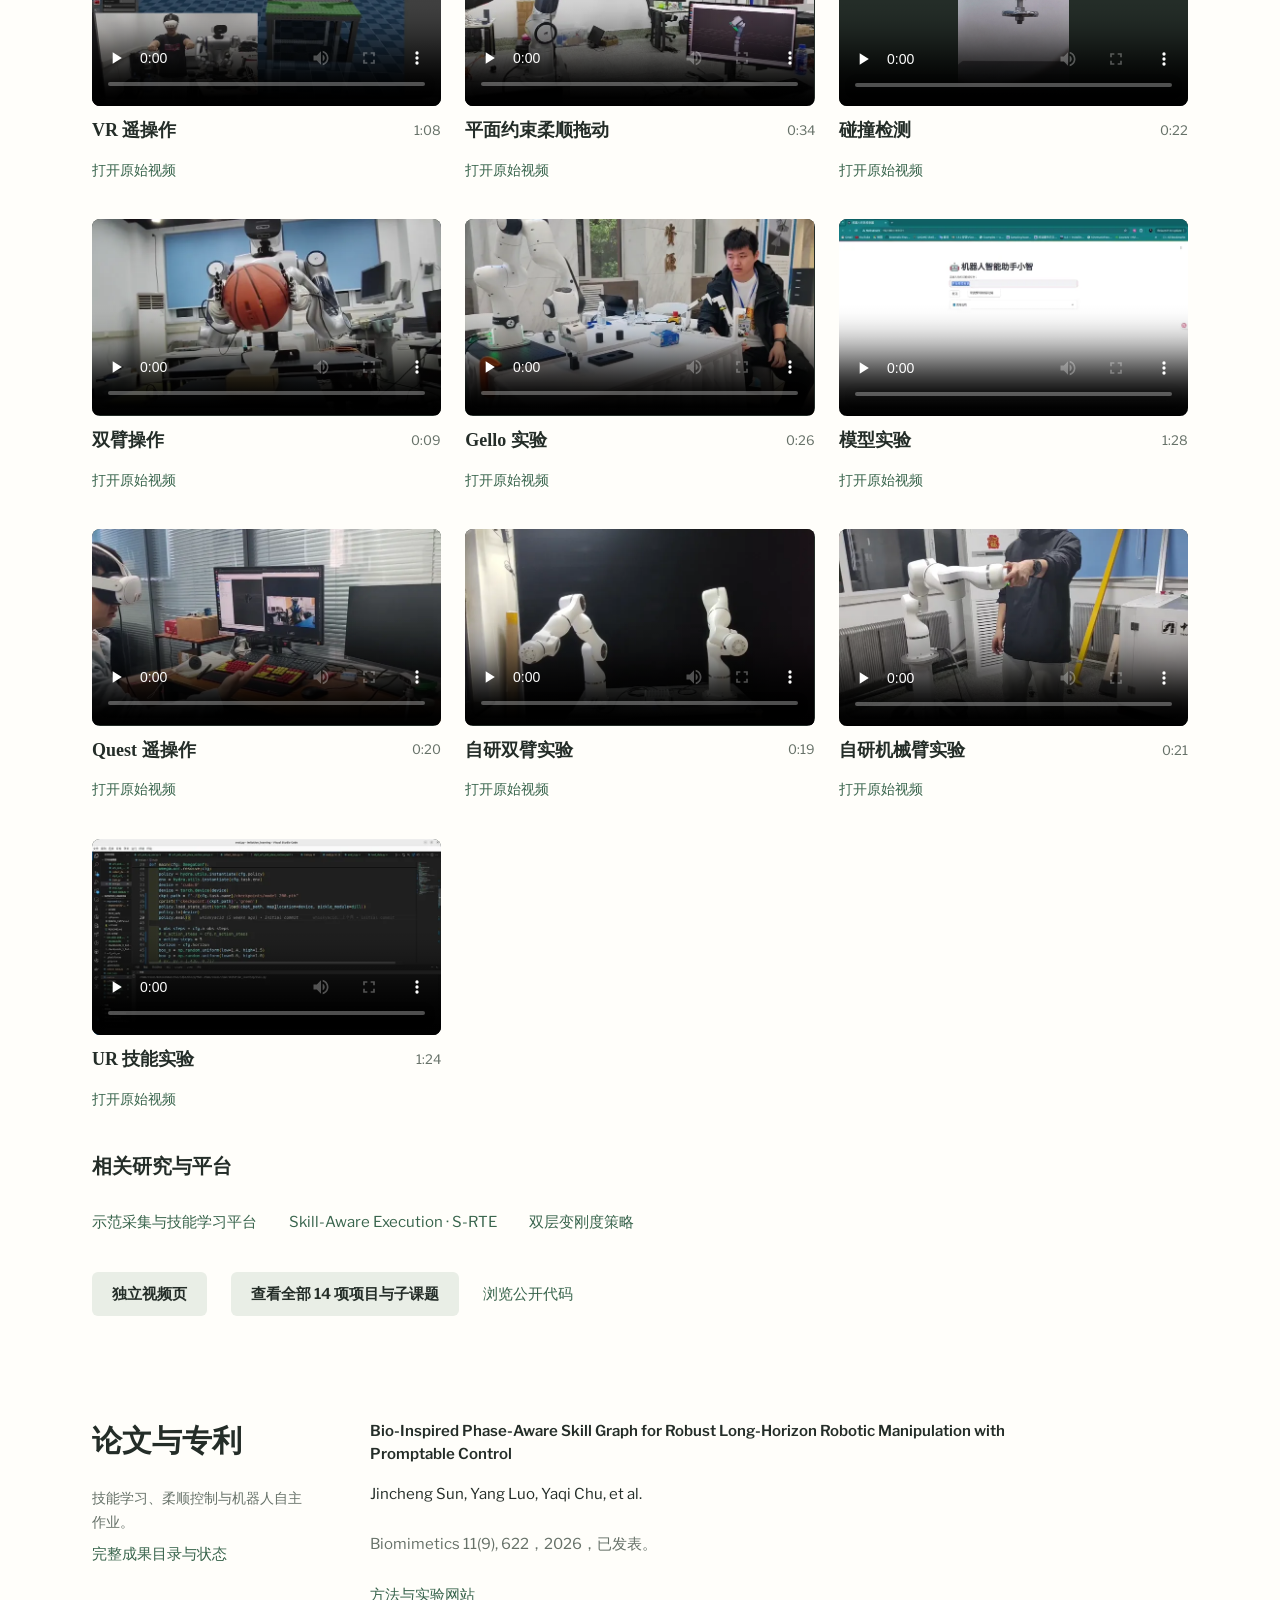
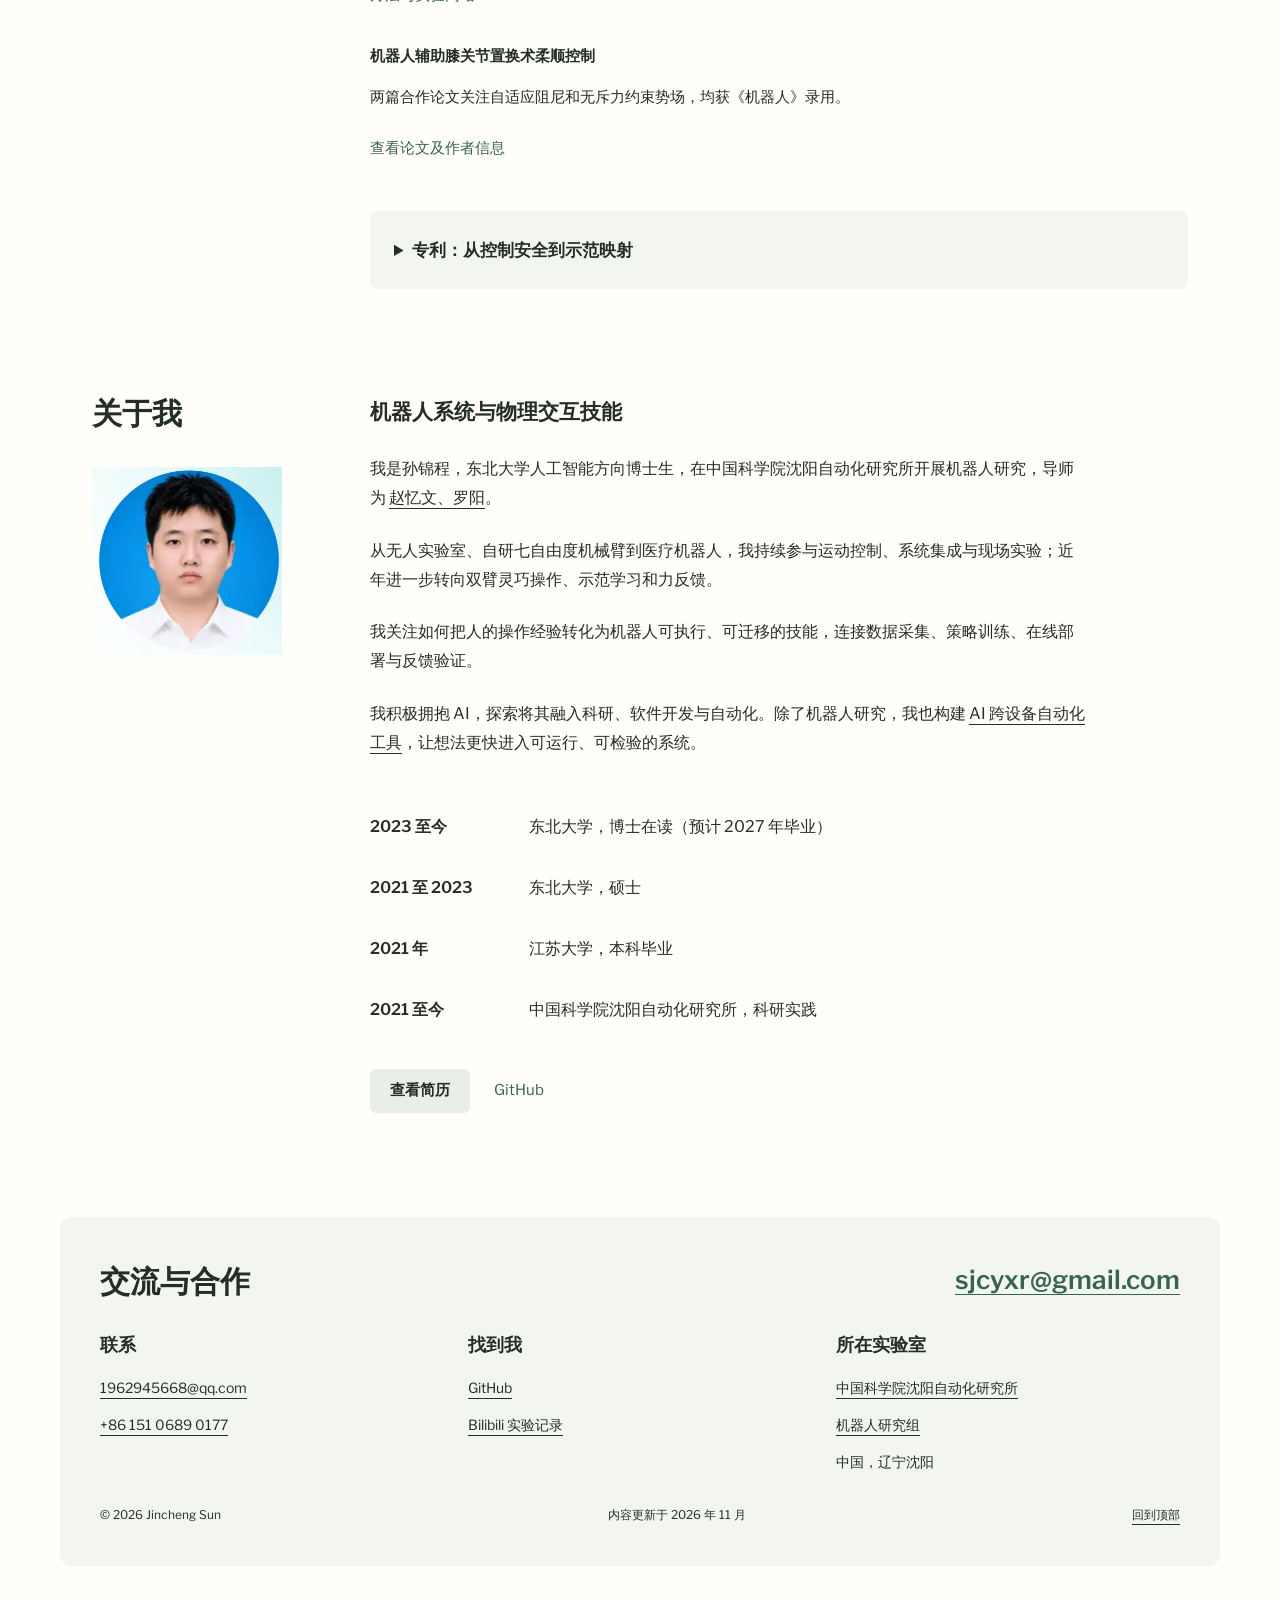
==== commit 433f8297: "Publish approved academic design with portrait and research progression" ====
--- a/index.html
+++ b/index.html
@@ -14,26 +14,25 @@
 <link href="favicon.png" rel="icon" type="image/png"/>
 <link href="style.css" rel="stylesheet"/>
 <script defer="" src="script.js"></script>
-</head>
+<link href="academic.css" rel="stylesheet"/></head>
 <body>
 <a class="skip" href="#main">跳到主要内容</a>
 <header class="site-header">
 <nav aria-label="主导航" class="container navigation">
-<a aria-label="Jincheng Sun 首页" class="wordmark" href="#home">Jincheng Sun<span class="wordmark-suffix"> / Robotics &amp; AI</span></a>
+<a aria-label="Jincheng Sun 首页" class="wordmark" href="#home">孙锦程 <span class="wordmark-suffix">Jincheng Sun</span></a>
 <button aria-controls="mobile-menu" aria-expanded="false" id="mobile-menu-btn" type="button">菜单</button>
 <div class="nav-links" id="mobile-menu"><a href="research.html">研究</a><a href="projects.html">项目</a><a href="videos.html">视频</a><a href="publications.html">成果</a><a href="#about">关于</a><a href="#contact">联系</a></div>
 </nav>
 </header>
 <main id="main">
-<section class="hero" id="home"><div class="container"><div class="hero-heading"><h1>Jincheng Sun</h1><div class="hero-intro"><p class="lead" id="typed-text">孙锦程。机器人研究者，探索运动控制、技能学习与 AI 实践。</p><div class="actions"><a class="button primary" href="#research">浏览近期研究</a><a class="text-link" href="mailto:sjcyxr@gmail.com">联系交流</a></div></div></div><div aria-label="机器人实验影像" class="experiment-sheet"><a aria-label="播放Gello 遥操作实验视频" class="experiment-run" data-experiment="Gello 遥操作" href="assets/videos/te_franka.mp4"><span class="run-frames"><img alt="Gello 遥操作视频封面" fetchpriority="high" height="360" src="assets/img/experiments/te_franka-0.webp" width="640"/></span><span class="run-name">Gello 遥操作<span aria-hidden="true">播放</span></span></a><a aria-label="播放无人实验室实验视频" class="experiment-run" data-experiment="无人实验室" href="assets/videos/chemist.mp4"><span class="run-frames"><img alt="无人实验室视频封面" height="360" src="assets/img/experiments/chemist-1.webp" width="640"/></span><span class="run-name">无人实验室<span aria-hidden="true">播放</span></span></a><a aria-label="播放双臂仿真实验视频" class="experiment-run" data-experiment="双臂仿真" href="assets/videos/dual_sim.mp4"><span class="run-frames"><img alt="双臂仿真视频封面" height="360" src="assets/img/experiments/dual_sim-0.webp" width="640"/></span><span class="run-name">双臂仿真<span aria-hidden="true">播放</span></span></a><a aria-label="播放平面约束柔顺拖动实验视频" class="experiment-run" data-experiment="平面约束柔顺拖动" href="assets/videos/Plane-Constrained%20Compliant%20Dragging.mp4"><span class="run-frames"><img alt="平面约束柔顺拖动视频封面" height="360" src="assets/img/experiments/compliant-0.webp" width="640"/></span><span class="run-name">柔顺运动控制<span aria-hidden="true">播放</span></span></a><a aria-label="播放VR 操作实验视频" class="experiment-run" data-experiment="VR 操作" href="assets/videos/quest.mp4"><span class="run-frames"><img alt="VR 操作视频封面" height="360" src="assets/img/experiments/quest-0.webp" width="640"/></span><span class="run-name">VR 操作<span aria-hidden="true">播放</span></span></a><a aria-label="播放碰撞检测实验视频" class="experiment-run" data-experiment="碰撞检测" href="assets/videos/collisiondetect.mp4"><span class="run-frames"><img alt="碰撞检测视频封面" height="360" src="assets/img/experiments/collisiondetect-0.webp" width="640"/></span><span class="run-name">碰撞检测<span aria-hidden="true">播放</span></span></a></div><p class="hero-affiliation">东北大学博士在读 / 中国科学院沈阳自动化研究所</p></div></section>
+<section class="hero" id="home"><div class="container"><div class="profile-intro"><figure class="profile-photo"><img alt="孙锦程" fetchpriority="high" height="354" src="assets/img/portrait.png" width="357"/></figure><div class="profile-copy"><h1>孙锦程 <span>Jincheng Sun</span></h1><p class="profile-role">机器人学博士研究生</p><p class="lead" id="typed-text">研究机器人的运动控制、技能学习与具身智能。<br/>让机器人从执行动作，走向理解与环境的交互。</p><p class="profile-affiliation">东北大学 · 中国科学院沈阳自动化研究所</p><div class="actions"><a class="button primary" href="#research">我的研究 →</a><a class="button" href="publications.html">论文与成果</a><a class="text-link" href="mailto:sjcyxr@gmail.com">联系我</a></div></div></div><div class="research-interests"><span>研究方向</span><a href="research.html#foundation">运动学与动力学</a><a href="research.html#variable-stiffness">机器人技能学习</a><a href="research.html#exploration">具身智能与 AI 实践</a></div></div></section>
 <section class="section feature" id="phaseact">
-<div class="container feature-grid">
-<div class="feature-copy"><h2>让长任务可靠执行</h2><p class="project-name">MPSG-Control / PhaseAct</p><p>用多模态反馈识别交互阶段，以技能图组织执行，并用语言约束调整任务结构。</p><div class="actions"><a class="button primary" href="https://cheng9911.github.io/PhaseAct-Website/">访问项目网站</a><a class="text-link" href="https://github.com/cheng9911/mpsg_control">研究代码</a></div><p class="note">发表于 Biomimetics，2026。<a href="publications.html#papers">查看论文记录</a></p></div>
-<figure class="feature-visual" data-kind="product"><img alt="MPSG-Control 多阶段操作演示及技能路径控制面板" height="404" loading="lazy" src="assets/img/research/phaseact.jpg" width="960"/><figcaption>阶段感知与技能路径，连接感知和执行。</figcaption></figure>
+<div class="container feature-grid"><figure class="featured-image"><img alt="PhaseAct 阶段感知技能图与真实机器人操作界面" height="404" loading="lazy" src="assets/img/research/phaseact.jpg" width="960"/></figure>
+<div class="feature-copy"><h2>PhaseAct</h2><p class="project-name">阶段感知的长时序机器人操作</p><p>用多模态反馈识别交互阶段，以技能图组织执行，并用语言约束调整任务结构。</p><div class="actions"><a class="button primary" href="https://cheng9911.github.io/PhaseAct-Website/">访问项目网站</a><a class="text-link" href="https://github.com/cheng9911/mpsg_control">研究代码</a></div><p class="note">发表于 Biomimetics，2026。<a href="publications.html#papers">查看论文记录</a></p></div>
 </div></section>
 <section class="section research-section" id="research">
-<div class="container"><div class="section-heading"><h2>研究与探索路线</h2><p>系统与控制、示范学习、物理交互，逐步走向跨具身技能迁移。</p></div>
-<div class="research-rows"><article><h3>动作与结构映射</h3><p>通过人体骨骼与手部关键点进行运动结构映射，探索跨形态的动作对应。</p><span>研究进行中</span></article><article><h3>物理交互感知</h3><p>透明物体感知与跟踪验证，结合力觉信息的空间化表征。</p><span>探索与验证中</span></article><article><h3>数据与几何迁移</h3><p>探索世界模型数据生成、小样本泛化，以及任务相关的几何结构。</p><span>探索进行中</span></article><article><h3>闭环技能学习</h3><p>连接外骨骼力反馈、双臂示范采集、模型训练和真实机器人部署。</p><span>研究与系统验证中</span></article><article><h3>双层变刚度策略</h3><p>30 Hz 高层神经策略与 1 kHz 底层阻抗控制，结合在线刚度请求、能量约束与教师—学生策略蒸馏路线。</p><a class="text-link" href="research.html#variable-stiffness">查看方法与架构图</a></article></div><p class="note research-note">完整路线涵盖 6 个探索分支、跨具身闭环和下一步研究问题；在研方向与已发表成果分别列示。</p><div class="actions"><a class="button primary" href="research.html">完整研究路线</a></div></div>
+<div class="container"><div class="section-heading"><h2>研究路线</h2><p>从自研机械臂的运动学与动力学出发，走向技能学习，再探索具身智能与 AI 实践。</p></div>
+<div class="research-timeline"><article><span aria-hidden="true" class="timeline-dot"></span><h3>自研机械臂</h3><p class="route-focus">运动学与动力学</p><p>从正逆运动学、轨迹规划与多轴同步，到动力学辨识、计算力矩控制和柔顺交互，建立机器人可执行、可验证的控制基础。</p><a class="text-link" href="research.html#foundation">系统与控制基础 →</a></article><article><span aria-hidden="true" class="timeline-dot"></span><h3>机器人技能学习</h3><p class="route-focus">从示范到策略</p><p>连接遥操作示范采集、策略训练与真实机器人部署，研究长时序技能组织、双层变刚度策略与接触丰富操作。</p><a class="text-link" href="research.html#variable-stiffness">技能与柔顺操作 →</a></article><article><span aria-hidden="true" class="timeline-dot"></span><h3>具身智能与 AI 实践</h3><p class="route-focus">从动作到交互理解</p><p>探索多模态感知、物理交互表征与跨具身技能迁移，同时将 AI 融入科研、开发与机器人系统实践。</p><a class="text-link" href="research.html#exploration">当前探索方向 →</a></article></div><p class="note research-note">这条路线呈现研究关注点的演进；各阶段持续交叉推进。具体项目、探索分支与方法进展见完整研究路线。</p><div class="actions"><a class="button primary" href="research.html">完整研究路线</a></div></div>
 </section>
 <section class="section systems-section" id="systems">
 <div class="container systems-grid">
@@ -41,9 +40,9 @@
 <div class="systems-copy"><h2>ROCOS</h2><p class="systems-line">从仿真，走向真实控制。</p><p>参与机器人控制系统开发，将运动学、轨迹规划、动力学辨识与柔顺控制连接到仿真、可视化和真实硬件。</p><dl class="system-parts"><div><dt>Viz</dt><dd>浏览器可视化与操作界面</dd></div><div><dt>App</dt><dd>运动控制与应用服务</dd></div><div><dt>MuJoCo / ECM</dt><dd>仿真或硬件，分别接入 App</dd></div></dl><div class="actions"><a class="button primary" href="http://rocos-sia.cn/rocos-web/">访问 <abbr title="Robot Control System">ROCOS</abbr> 官网</a><a class="text-link" href="https://github.com/rocos-sia/rocos-web">网站源码</a></div><p class="note">在线入口提供 Talon 模型预览；实时仿真控制尚未开放。</p></div>
 </div></section>
 <section class="section projects-section" id="projects">
-<div class="container"><div class="section-heading"><h2>在机器人上验证</h2><p>13 段实验视频，覆盖遥操作、双臂协作、运动控制与技能学习。按方向筛选，点击播放。</p></div>
+<div class="container"><div class="section-heading"><h2>实验与演示</h2><p>13 段实验视频，覆盖遥操作、双臂协作、运动控制与技能学习。按方向筛选，点击播放。</p></div>
 <div aria-label="筛选演示项目" class="filters" role="group">
 <button aria-pressed="true" class="filter-btn active" data-filter="all" type="button">全部</button><button aria-pressed="false" class="filter-btn" data-filter="skill" type="button">技能学习</button><button aria-pressed="false" class="filter-btn" data-filter="dual" type="button">双臂操作</button><button aria-pressed="false" class="filter-btn" data-filter="mobile" type="button">移动机器人</button><button aria-pressed="false" class="filter-btn" data-filter="teleop" type="button">遥操作</button>
 <button aria-pressed="false" class="filter-btn" data-filter="control" type="button">运动控制</button><button aria-pressed="false" class="filter-btn" data-filter="other" type="button">其他实验</button></div><p aria-live="polite" class="video-count" id="filter-status">显示 13 段视频</p>
 <div class="projects-grid" id="projects-grid"><article class="project-card video-entry" data-category="mobile"><video aria-label="无人实验室" controls="" height="405" playsinline="" poster="assets/img/research/chemist.webp" preload="none" width="720"><source src="assets/videos/chemist.mp4" type="video/mp4"/><a href="assets/videos/chemist.mp4">直接打开视频</a></video><div class="video-meta"><h3>无人实验室</h3><span>10:54</span></div><a class="text-link" href="assets/videos/chemist.mp4">打开原始视频</a><p>参与复合移动机器人集成、设备操作与现场调试。</p><a class="text-link" href="projects.html#project-01">项目与个人贡献</a></article><article class="project-card video-entry" data-category="teleop"><video aria-label="Gello 遥操作" controls="" height="405" playsinline="" poster="assets/img/experiments/te_franka.webp" preload="none" width="720"><source src="assets/videos/te_franka.mp4" type="video/mp4"/><a href="assets/videos/te_franka.mp4">直接打开视频</a></video><div class="video-meta"><h3>Gello 遥操作</h3><span>0:26</span></div><a class="text-link" href="assets/videos/te_franka.mp4">打开原始视频</a></article><article class="project-card video-entry" data-category="dual"><video aria-label="双臂仿真" controls="" height="405" playsinline="" poster="assets/img/experiments/dual_sim.webp" preload="none" width="720"><source src="assets/videos/dual_sim.mp4" type="video/mp4"/><a href="assets/videos/dual_sim.mp4">直接打开视频</a></video><div class="video-meta"><h3>双臂仿真</h3><span>0:49</span></div><a class="text-link" href="assets/videos/dual_sim.mp4">打开原始视频</a></article><article class="project-card video-entry" data-category="teleop"><video aria-label="VR 遥操作" controls="" height="405" playsinline="" poster="assets/img/experiments/VRTeleoperation.webp" preload="none" width="720"><source src="assets/videos/VRTeleoperation.mp4" type="video/mp4"/><a href="assets/videos/VRTeleoperation.mp4">直接打开视频</a></video><div class="video-meta"><h3>VR 遥操作</h3><span>1:08</span></div><a class="text-link" href="assets/videos/VRTeleoperation.mp4">打开原始视频</a></article><article class="project-card video-entry" data-category="control"><video aria-label="平面约束柔顺拖动" controls="" height="405" playsinline="" poster="assets/img/experiments/Plane-Constrained%20Compliant%20Dragging.webp" preload="none" width="720"><source src="assets/videos/Plane-Constrained%20Compliant%20Dragging.mp4" type="video/mp4"/><a href="assets/videos/Plane-Constrained%20Compliant%20Dragging.mp4">直接打开视频</a></video><div class="video-meta"><h3>平面约束柔顺拖动</h3><span>0:34</span></div><a class="text-link" href="assets/videos/Plane-Constrained%20Compliant%20Dragging.mp4">打开原始视频</a></article><article class="project-card video-entry" data-category="control"><video aria-label="碰撞检测" controls="" height="405" playsinline="" poster="assets/img/experiments/collisiondetect.webp" preload="none" width="720"><source src="assets/videos/collisiondetect.mp4" type="video/mp4"/><a href="assets/videos/collisiondetect.mp4">直接打开视频</a></video><div class="video-meta"><h3>碰撞检测</h3><span>0:22</span></div><a class="text-link" href="assets/videos/collisiondetect.mp4">打开原始视频</a></article><article class="project-card video-entry" data-category="dual"><video aria-label="双臂操作" controls="" height="405" playsinline="" poster="assets/img/experiments/dual.webp" preload="none" width="720"><source src="assets/videos/dual.mp4" type="video/mp4"/><a href="assets/videos/dual.mp4">直接打开视频</a></video><div class="video-meta"><h3>双臂操作</h3><span>0:09</span></div><a class="text-link" href="assets/videos/dual.mp4">打开原始视频</a></article><article class="project-card video-entry" data-category="teleop"><video aria-label="Gello 实验" controls="" height="405" playsinline="" poster="assets/img/experiments/gello.webp" preload="none" width="720"><source src="assets/videos/gello.mp4" type="video/mp4"/><a href="assets/videos/gello.mp4">直接打开视频</a></video><div class="video-meta"><h3>Gello 实验</h3><span>0:26</span></div><a class="text-link" href="assets/videos/gello.mp4">打开原始视频</a></article><article class="project-card video-entry" data-category="other"><video aria-label="模型实验" controls="" height="405" playsinline="" poster="assets/img/experiments/model.webp" preload="none" width="720"><source src="assets/videos/model.mp4" type="video/mp4"/><a href="assets/videos/model.mp4">直接打开视频</a></video><div class="video-meta"><h3>模型实验</h3><span>1:28</span></div><a class="text-link" href="assets/videos/model.mp4">打开原始视频</a></article><article class="project-card video-entry" data-category="teleop"><video aria-label="Quest 遥操作" controls="" height="405" playsinline="" poster="assets/img/experiments/quest.webp" preload="none" width="720"><source src="assets/videos/quest.mp4" type="video/mp4"/><a href="assets/videos/quest.mp4">直接打开视频</a></video><div class="video-meta"><h3>Quest 遥操作</h3><span>0:20</span></div><a class="text-link" href="assets/videos/quest.mp4">打开原始视频</a></article><article class="project-card video-entry" data-category="dual"><video aria-label="自研双臂实验" controls="" height="405" playsinline="" poster="assets/img/experiments/selfdualarm.webp" preload="none" width="720"><source src="assets/videos/selfdualarm.mp4" type="video/mp4"/><a href="assets/videos/selfdualarm.mp4">直接打开视频</a></video><div class="video-meta"><h3>自研双臂实验</h3><span>0:19</span></div><a class="text-link" href="assets/videos/selfdualarm.mp4">打开原始视频</a></article><article class="project-card video-entry" data-category="control"><video aria-label="自研机械臂实验" controls="" height="405" playsinline="" poster="assets/img/experiments/selfqrm.webp" preload="none" width="720"><source src="assets/videos/selfqrm.mp4" type="video/mp4"/><a href="assets/videos/selfqrm.mp4">直接打开视频</a></video><div class="video-meta"><h3>自研机械臂实验</h3><span>0:21</span></div><a class="text-link" href="assets/videos/selfqrm.mp4">打开原始视频</a></article><article class="project-card video-entry" data-category="skill"><video aria-label="UR 技能实验" controls="" height="405" playsinline="" poster="assets/img/experiments/ur_skill.webp" preload="none" width="720"><source src="assets/videos/ur_skill.mp4" type="video/mp4"/><a href="assets/videos/ur_skill.mp4">直接打开视频</a></video><div class="video-meta"><h3>UR 技能实验</h3><span>1:24</span></div><a class="text-link" href="assets/videos/ur_skill.mp4">打开原始视频</a></article></div><div class="related-research"><h3>相关研究与平台</h3><p><a class="text-link" href="projects.html#project-10">示范采集与技能学习平台</a><a class="text-link" href="https://cheng9911.github.io/S-RTE/">Skill-Aware Execution · S-RTE</a><a class="text-link" href="research.html#variable-stiffness">双层变刚度策略</a></p></div><div class="actions"><a class="button" href="videos.html">独立视频页</a><a class="button" href="projects.html">查看全部 14 项项目与子课题</a><a class="text-link" href="projects.html#software">浏览公开代码</a></div></div></section>
-<section class="section publications-section" id="publications"><div class="container publication-layout"><div><h2>论文与专利</h2><p class="note">技能学习、柔顺控制与机器人自主作业。</p><a class="text-link" href="publications.html">完整成果目录与状态</a></div><div class="publication-list"><article class="paper"><p class="paper-title">Bio-Inspired Phase-Aware Skill Graph for Robust Long-Horizon Robotic Manipulation with Promptable Control</p><p>Jincheng Sun, Yang Luo, Yaqi Chu, et al.</p><p class="note">Biomimetics 11(9), 622，2026，已发表。</p><a class="text-link" href="https://cheng9911.github.io/PhaseAct-Website/">方法与实验网站</a></article><article class="paper"><p class="paper-title">机器人辅助膝关节置换术柔顺控制</p><p>两篇合作论文关注自适应阻尼和无斥力约束势场，均获《机器人》录用。</p><a class="text-link" href="publications.html#papers">查看论文及作者信息</a></article><details class="patent"><summary>专利：从控制安全到示范映射</summary><div class="patent-body"><p>10 项专利记录，覆盖轨迹边界、柔顺操作、遥操作和手部重定向；授权与申请状态分别列示。</p><a class="text-link" href="publications.html#patents">查看专利目录</a></div></details></div></div></section><section class="section about-section" id="about"><div class="container about-grid"><div><h2>关于我</h2><figure class="portrait"><img alt="Jincheng Sun 个人照片" height="500" loading="lazy" src="assets/img/sjc.jpg" width="500"/></figure></div><div class="about-copy"><p class="about-lead">机器人系统与物理交互技能</p><p>我是孙锦程，东北大学人工智能方向博士生，在中国科学院沈阳自动化研究所开展机器人研究，导师为 <a href="http://rocos-sia.cn/">赵忆文、罗阳</a>。</p><p>从无人实验室、自研七自由度机械臂到医疗机器人，我持续参与运动控制、系统集成与现场实验；近年进一步转向双臂灵巧操作、示范学习和力反馈。</p><p>我关注如何把人的操作经验转化为机器人可执行、可迁移的技能，连接数据采集、策略训练、在线部署与反馈验证。</p><p>我积极拥抱 AI，探索将其融入科研、软件开发与自动化。除了机器人研究，我也构建 <a href="https://github.com/cheng9911/openclaw-remote-desktop">AI 跨设备自动化工具</a>，让想法更快进入可运行、可检验的系统。</p><dl class="education"><div><dt>2023 至今</dt><dd>东北大学，博士在读（预计 2027 年毕业）</dd></div><div><dt>2021 至 2023</dt><dd>东北大学，硕士</dd></div><div><dt>2021 年</dt><dd>江苏大学，本科毕业</dd></div><div><dt>2021 至今</dt><dd>中国科学院沈阳自动化研究所，科研实践</dd></div></dl><div class="actions"><a class="button" href="https://drive.google.com/file/d/1iHBNV2UkH5LkhAP-1hYRZ2Ez_BQ6g4S7/view?usp=sharing">查看简历</a><a class="text-link" href="https://github.com/cheng9911">GitHub</a></div></div></div></section></main><footer class="section contact-section" id="contact"><div class="container"><div class="contact-top"><h2>一起探索下一步</h2><a class="contact-email" href="mailto:sjcyxr@gmail.com">sjcyxr@gmail.com</a></div><div class="contact-columns"><div><h3>联系</h3><a href="mailto:1962945668@qq.com">1962945668@qq.com</a><a href="tel:+8615106890177">+86 151 0689 0177</a></div><div><h3>找到我</h3><a href="https://github.com/cheng9911">GitHub</a><a href="https://space.bilibili.com/623528115">Bilibili 实验记录</a></div><div><h3>所在实验室</h3><a href="https://sia.cas.cn/gkjj/dlwz/">中国科学院沈阳自动化研究所</a><a href="http://rocos-sia.cn/">机器人研究组</a><span>中国，辽宁沈阳</span></div></div><div class="colophon"><span>© 2026 Jincheng Sun</span><span>内容更新于 2026 年 11 月</span><a href="#home">回到顶部</a></div></div></footer><dialog aria-labelledby="experiment-title" id="experiment-dialog"><div class="player-top"><h2 id="experiment-title">实验演示</h2><button id="close-experiment" type="button">关闭视频</button></div><video controls="" id="experiment-player" playsinline="" preload="none"></video></dialog></body></html>
+<section class="section publications-section" id="publications"><div class="container publication-layout"><div><h2>论文与专利</h2><p class="note">技能学习、柔顺控制与机器人自主作业。</p><a class="text-link" href="publications.html">完整成果目录与状态</a></div><div class="publication-list"><article class="paper"><p class="paper-title">Bio-Inspired Phase-Aware Skill Graph for Robust Long-Horizon Robotic Manipulation with Promptable Control</p><p>Jincheng Sun, Yang Luo, Yaqi Chu, et al.</p><p class="note">Biomimetics 11(9), 622，2026，已发表。</p><a class="text-link" href="https://cheng9911.github.io/PhaseAct-Website/">方法与实验网站</a></article><article class="paper"><p class="paper-title">机器人辅助膝关节置换术柔顺控制</p><p>两篇合作论文关注自适应阻尼和无斥力约束势场，均获《机器人》录用。</p><a class="text-link" href="publications.html#papers">查看论文及作者信息</a></article><details class="patent"><summary>专利：从控制安全到示范映射</summary><div class="patent-body"><p>10 项专利记录，覆盖轨迹边界、柔顺操作、遥操作和手部重定向；授权与申请状态分别列示。</p><a class="text-link" href="publications.html#patents">查看专利目录</a></div></details></div></div></section><section class="section about-section" id="about"><div class="container about-grid"><div><h2>关于我</h2><figure class="portrait"><img alt="Jincheng Sun 个人照片" height="354" loading="lazy" src="assets/img/portrait.png" width="357"/></figure></div><div class="about-copy"><p class="about-lead">机器人系统与物理交互技能</p><p>我是孙锦程，东北大学人工智能方向博士生，在中国科学院沈阳自动化研究所开展机器人研究，导师为 <a href="http://rocos-sia.cn/">赵忆文、罗阳</a>。</p><p>从无人实验室、自研七自由度机械臂到医疗机器人，我持续参与运动控制、系统集成与现场实验；近年进一步转向双臂灵巧操作、示范学习和力反馈。</p><p>我关注如何把人的操作经验转化为机器人可执行、可迁移的技能，连接数据采集、策略训练、在线部署与反馈验证。</p><p>我积极拥抱 AI，探索将其融入科研、软件开发与自动化。除了机器人研究，我也构建 <a href="https://github.com/cheng9911/openclaw-remote-desktop">AI 跨设备自动化工具</a>，让想法更快进入可运行、可检验的系统。</p><dl class="education"><div><dt>2023 至今</dt><dd>东北大学，博士在读（预计 2027 年毕业）</dd></div><div><dt>2021 至 2023</dt><dd>东北大学，硕士</dd></div><div><dt>2021 年</dt><dd>江苏大学，本科毕业</dd></div><div><dt>2021 至今</dt><dd>中国科学院沈阳自动化研究所，科研实践</dd></div></dl><div class="actions"><a class="button" href="https://drive.google.com/file/d/1iHBNV2UkH5LkhAP-1hYRZ2Ez_BQ6g4S7/view?usp=sharing">查看简历</a><a class="text-link" href="https://github.com/cheng9911">GitHub</a></div></div></div></section></main><footer class="section contact-section" id="contact"><div class="container"><div class="contact-top"><h2>交流与合作</h2><a class="contact-email" href="mailto:sjcyxr@gmail.com">sjcyxr@gmail.com</a></div><div class="contact-columns"><div><h3>联系</h3><a href="mailto:1962945668@qq.com">1962945668@qq.com</a><a href="tel:+8615106890177">+86 151 0689 0177</a></div><div><h3>找到我</h3><a href="https://github.com/cheng9911">GitHub</a><a href="https://space.bilibili.com/623528115">Bilibili 实验记录</a></div><div><h3>所在实验室</h3><a href="https://sia.cas.cn/gkjj/dlwz/">中国科学院沈阳自动化研究所</a><a href="http://rocos-sia.cn/">机器人研究组</a><span>中国，辽宁沈阳</span></div></div><div class="colophon"><span>© 2026 Jincheng Sun</span><span>内容更新于 2026 年 11 月</span><a href="#home">回到顶部</a></div></div></footer></body></html>
--- a/academic.css
+++ b/academic.css
@@ -0,0 +1,98 @@
+/* C preview: approved personal academic direction. User-selected visual conventions. */
+:root { --color-paper:#fffefa; --color-sheet:#fffefa; --color-paper-2:#f3f5ef; --color-paper-3:#e9eee6; --color-ink:#242d28; --color-muted:#667168; --color-accent:#38644c; --color-accent-2:#264a36; --color-focus:#38644c; --container:1160px; --gutter:32px; --gap-columns:48px; --text-md:16px; --text-title:21px; --text-section:30px; --text-display:48px; }
+body { line-height:1.8; }
+h1,h2,h3 { letter-spacing:0; font-family:Georgia,'Noto Serif CJK SC','Songti SC',serif; line-height:1.4; }
+.container { width:100%; }
+.section { padding-block:52px; }
+.site-header { background:var(--color-paper); color:var(--color-ink); }
+.navigation { min-height:94px; }
+.wordmark { font-size:19px; }
+.wordmark-suffix { font-family:Georgia,serif; margin-left:8px; }
+.nav-links { gap:26px; }
+.nav-links a { font-size:15px; }
+.site-header a:hover { color:var(--color-accent); }
+.hero { background:var(--color-paper); color:var(--color-ink); padding:50px 0 0; }
+.profile-intro { display:grid; grid-template-columns:210px minmax(0,1fr); gap:52px; align-items:center; }
+.profile-photo img { width:210px; height:240px; object-fit:cover; object-position:50% 20%; border-radius:70px 70px 24px 24px; }
+.hero h1 { font-size:42px; line-height:1.4; letter-spacing:0; }
+.hero h1 span { font-size:30px; font-weight:400; margin-left:14px; white-space:nowrap; }
+.profile-role { font-size:18px; margin-top:8px; }
+.hero .lead { font-size:18px; max-width:none; margin-top:20px; }
+.profile-affiliation { font-size:15px; color:var(--color-muted); margin-top:14px; }
+.hero .actions { margin-top:24px; }
+.button,button.filter-btn { border-radius:6px; font-size:15px; min-height:44px; padding:10px 20px; }
+.hero .primary { background:var(--color-accent); color:#fff; }
+.hero a:hover { color:var(--color-accent); }
+.hero .primary:hover { background:var(--color-accent-2); color:#fff; }
+.text-link { font-size:15px; color:var(--color-accent); text-decoration:none; }
+.text-link:hover { text-decoration:underline; }
+.research-interests { display:flex; flex-wrap:wrap; align-items:center; gap:18px 34px; margin-top:44px; padding:22px 0; }
+.research-interests>span { font-weight:600; }
+.research-interests a { color:var(--color-accent); text-decoration:none; }
+.feature,.research-section,.projects-section,.publications-section,.contact-section,.archive-intro { background:var(--color-paper); color:var(--color-ink); }
+.feature { padding-top:24px; }
+.featured-image { background:var(--color-paper-2); border-radius:12px; overflow:hidden; }
+.featured-image img { width:100%; aspect-ratio:960/404; object-fit:contain; }
+.feature-grid { display:block; margin-top:24px; }
+.feature-copy h2 { font-size:28px; color:var(--color-accent); max-width:none; }
+.project-name { font-size:20px; margin-block:4px 12px; }
+.feature-copy>p { max-width:85ch; }
+.feature-copy .actions { margin-top:14px; }
+.feature .note { margin-top:12px; }
+.section-heading { align-items:start; margin-bottom:28px; }
+.section-heading>p { max-width:48ch; color:var(--color-muted); font-size:15px; }
+.research-timeline { display:grid; grid-template-columns:repeat(3,minmax(0,1fr)); gap:34px; position:relative; padding-top:28px; margin-top:28px; }
+.research-timeline::before { content:''; height:2px; background:#b9c9bb; position:absolute; top:4px; left:0; right:0; }
+.research-timeline article { position:relative; }
+.timeline-dot { position:absolute; top:-30px; left:0; width:14px; height:14px; border-radius:50%; background:var(--color-accent); }
+.research-timeline h3 { font-size:21px; }
+.research-timeline p { font-size:15px; }
+.research-timeline .route-focus { color:var(--color-accent); font-weight:600; margin-top:8px; }
+.research-timeline p+p { margin-top:12px; }
+.research-note { margin-top:22px; }
+.systems-grid { background:var(--color-paper-2); padding:32px; border-radius:12px; grid-template-columns:minmax(0,4fr) minmax(0,6fr); }
+.robot-visual img { height:310px; }
+.systems-copy h2 { font-size:36px; }
+.systems-line { margin-block:10px; font-size:19px; }
+.system-parts { margin-block:16px; gap:4px; }
+.system-parts>div { padding:8px 0; font-size:14px; }
+.projects-section .section-heading p { color:var(--color-muted); }
+.projects-section a:hover { color:var(--color-accent); }
+.filters { margin-bottom:16px; gap:8px; }
+button.filter-btn { font-size:14px; }
+.projects-grid { grid-template-columns:repeat(3,minmax(0,1fr)); gap:32px 24px; }
+.video-entry video { border-radius:8px; }
+.video-meta { margin-top:12px; gap:12px; }
+.video-meta h3 { font-size:18px; }
+.video-meta span { font-size:13px; white-space:nowrap; color:var(--color-muted); }
+.video-entry>.text-link { font-size:14px; min-height:36px; }
+.video-entry>p { font-size:14px; }
+.related-research { margin-top:36px; }
+.related-research h3 { font-size:20px; }
+.publication-layout { grid-template-columns:230px minmax(0,1fr); }
+.paper-title { font-size:19px; }
+.paper { padding-bottom:28px; }
+.paper>p { font-size:15px; }
+.patent { background:var(--color-paper-2); border-radius:8px; }
+.about-grid { grid-template-columns:230px minmax(0,1fr); }
+.portrait { max-width:190px; }
+.portrait img { border-radius:12px; }
+.about-lead { font-size:21px; }
+.contact-section>.container { background:var(--color-paper-2); border-radius:12px; padding:40px; }
+.contact-email { font-size:26px; color:var(--color-accent); }
+.contact-columns { margin-block:30px; gap:24px; font-size:14px; }
+.contact-columns h3 { font-size:18px; }
+.contact-section a:hover { color:var(--color-accent); }
+.colophon { font-size:12px; }
+.archive-intro { padding-block:48px 24px; }
+.archive-intro h1 { font-size:42px; }
+.archive-intro .lead { margin-top:20px; }
+.experience { border-radius:8px; }
+.experience-title { font-size:20px; }
+.experience summary { padding-block:22px; }
+.bibliography .paper { background:var(--color-paper-2); border-radius:8px; }
+.exploration-list article { border-radius:8px; }
+@media(max-width:1000px) { .profile-intro { grid-template-columns:180px minmax(0,1fr); gap:32px; } .profile-photo img { width:180px;height:220px; } .hero h1 { font-size:36px; } .hero h1 span { display:block;font-size:26px;margin:4px 0 0; } .hero .lead { font-size:17px;max-width:none; } .hero .actions { margin-top:20px; } .section { padding-block:40px; } .projects-grid { grid-template-columns:repeat(2,minmax(0,1fr)); } .research-timeline { gap:24px; } .research-timeline h3 { font-size:19px; } .systems-grid { padding:24px; } .robot-visual img { height:280px; } .systems-copy { order:0; } .publication-layout,.about-grid { grid-template-columns:180px minmax(0,1fr); } .nav-links { gap:18px; } }
+@media(max-width:640px) { :root { --gutter:22px; --text-section:27px; } .navigation { min-height:76px; } .wordmark { font-size:18px; } .hero { padding-top:24px; } .profile-intro { grid-template-columns:100px minmax(0,1fr); gap:20px; align-items:start; } .profile-photo img { width:100px;height:125px;border-radius:36px 36px 12px 12px; } .hero h1 { font-size:30px; } .hero h1 span { font-size:21px; } .profile-role { font-size:15px; } .profile-copy { display:contents; } .profile-copy h1,.profile-role { grid-column:2; } .profile-photo { grid-row:1/3; } .profile-role { margin-top:-14px; } .hero .lead,.profile-affiliation,.hero .actions { grid-column:1/-1; margin-top:0; } .hero .lead { font-size:17px; } .profile-affiliation { font-size:14px; } .research-interests { margin-top:24px;gap:10px 20px;font-size:14px;padding:14px 0; } .research-interests>span { flex-basis:100%; } .section { padding-block:34px; } .feature { padding-top:20px; } .featured-image { border-radius:8px; } .section-heading p { margin-top:14px; } .research-timeline { grid-template-columns:1fr; padding:0 0 0 24px; gap:32px; } .research-timeline::before { top:5px;bottom:0;left:4px;width:2px;height:auto;right:auto; } .timeline-dot { left:-25px;top:7px;width:12px;height:12px; } .research-timeline h3 { font-size:21px; } .systems-grid,.publication-layout,.about-grid { grid-template-columns:1fr; } .systems-grid { padding:22px;gap:20px; } .robot-visual img { height:220px; } .systems-copy h2 { font-size:32px; } .projects-grid { grid-template-columns:1fr;gap:28px; } .video-meta h3 { font-size:20px; } .contact-section>.container { border-radius:0; padding:28px 22px; } .contact-top h2 { font-size:27px; } .contact-email { font-size:22px; } .contact-columns { grid-template-columns:1fr;gap:24px; } .archive-intro h1 { font-size:36px; } .archive-intro .lead { font-size:19px; } }
+
+.profile-photo img,.portrait img { height:auto; aspect-ratio:357/354; object-fit:contain; object-position:center; border-radius:0; }
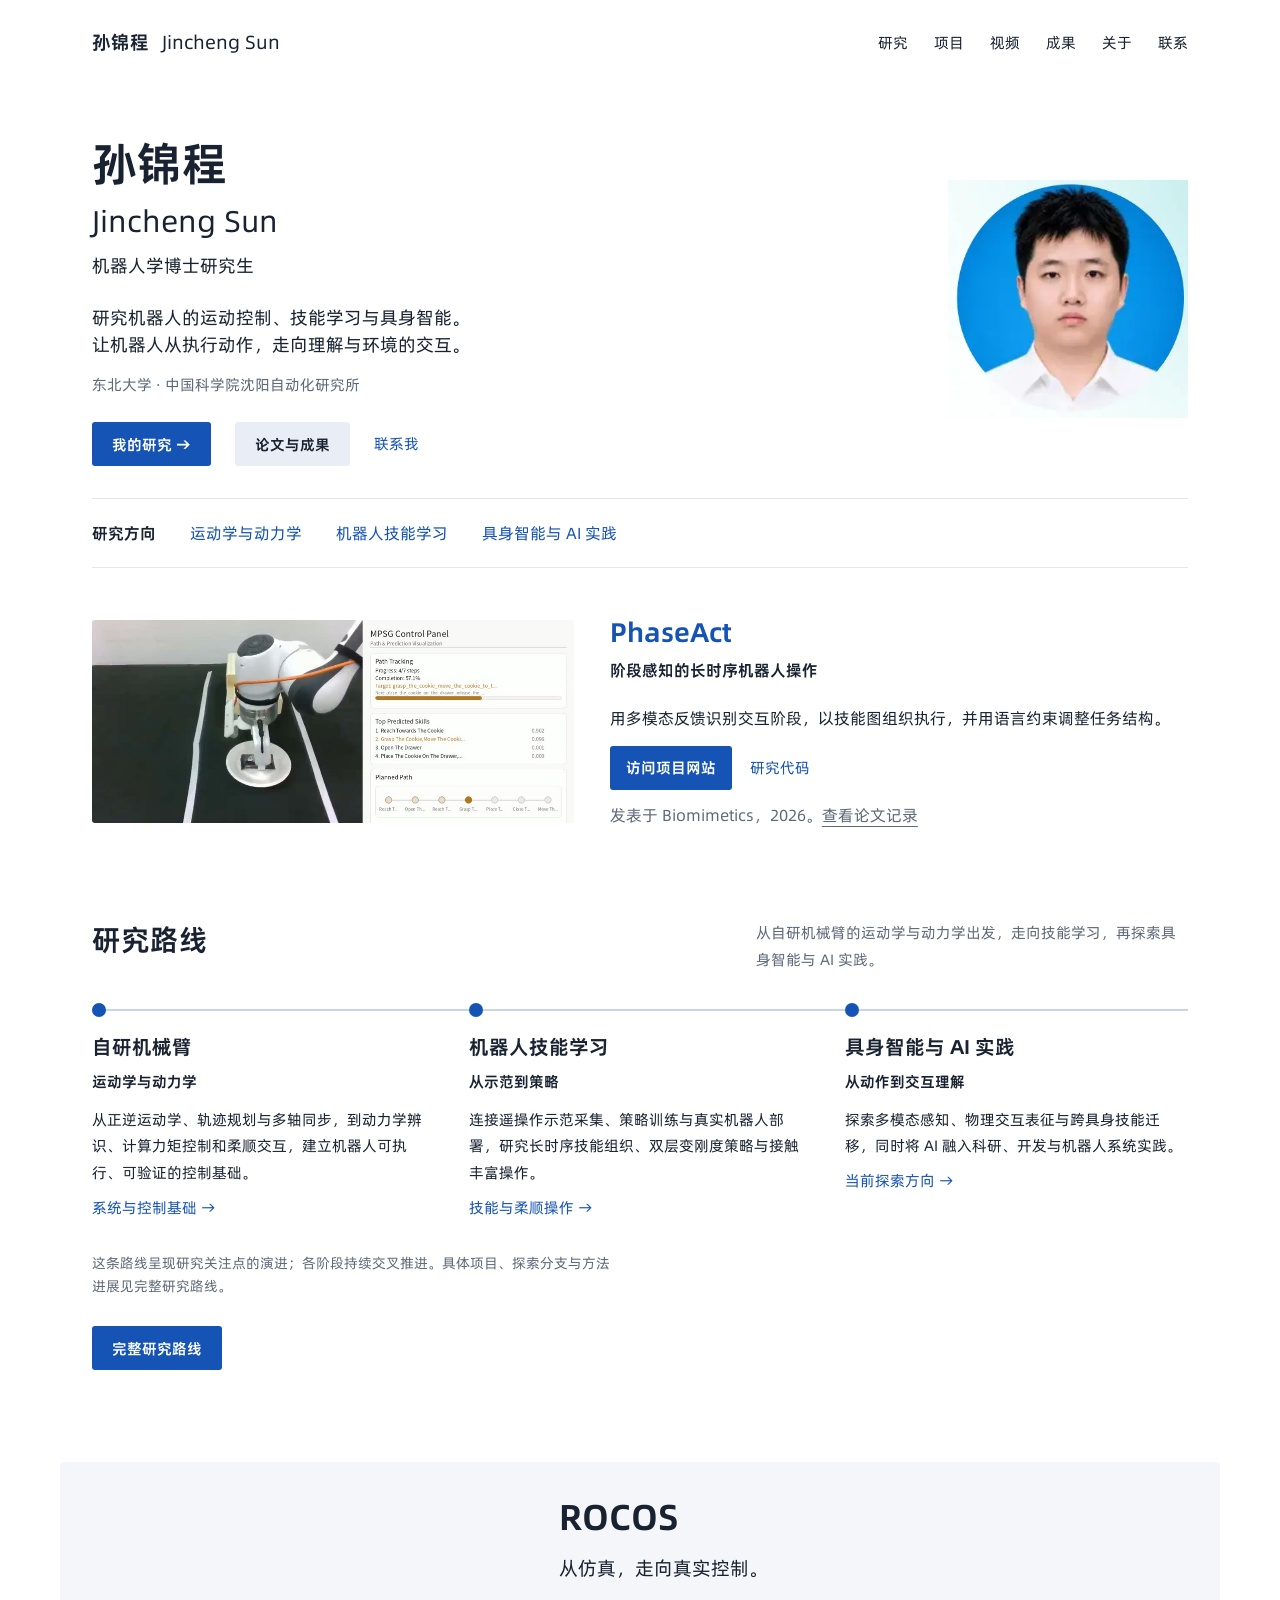
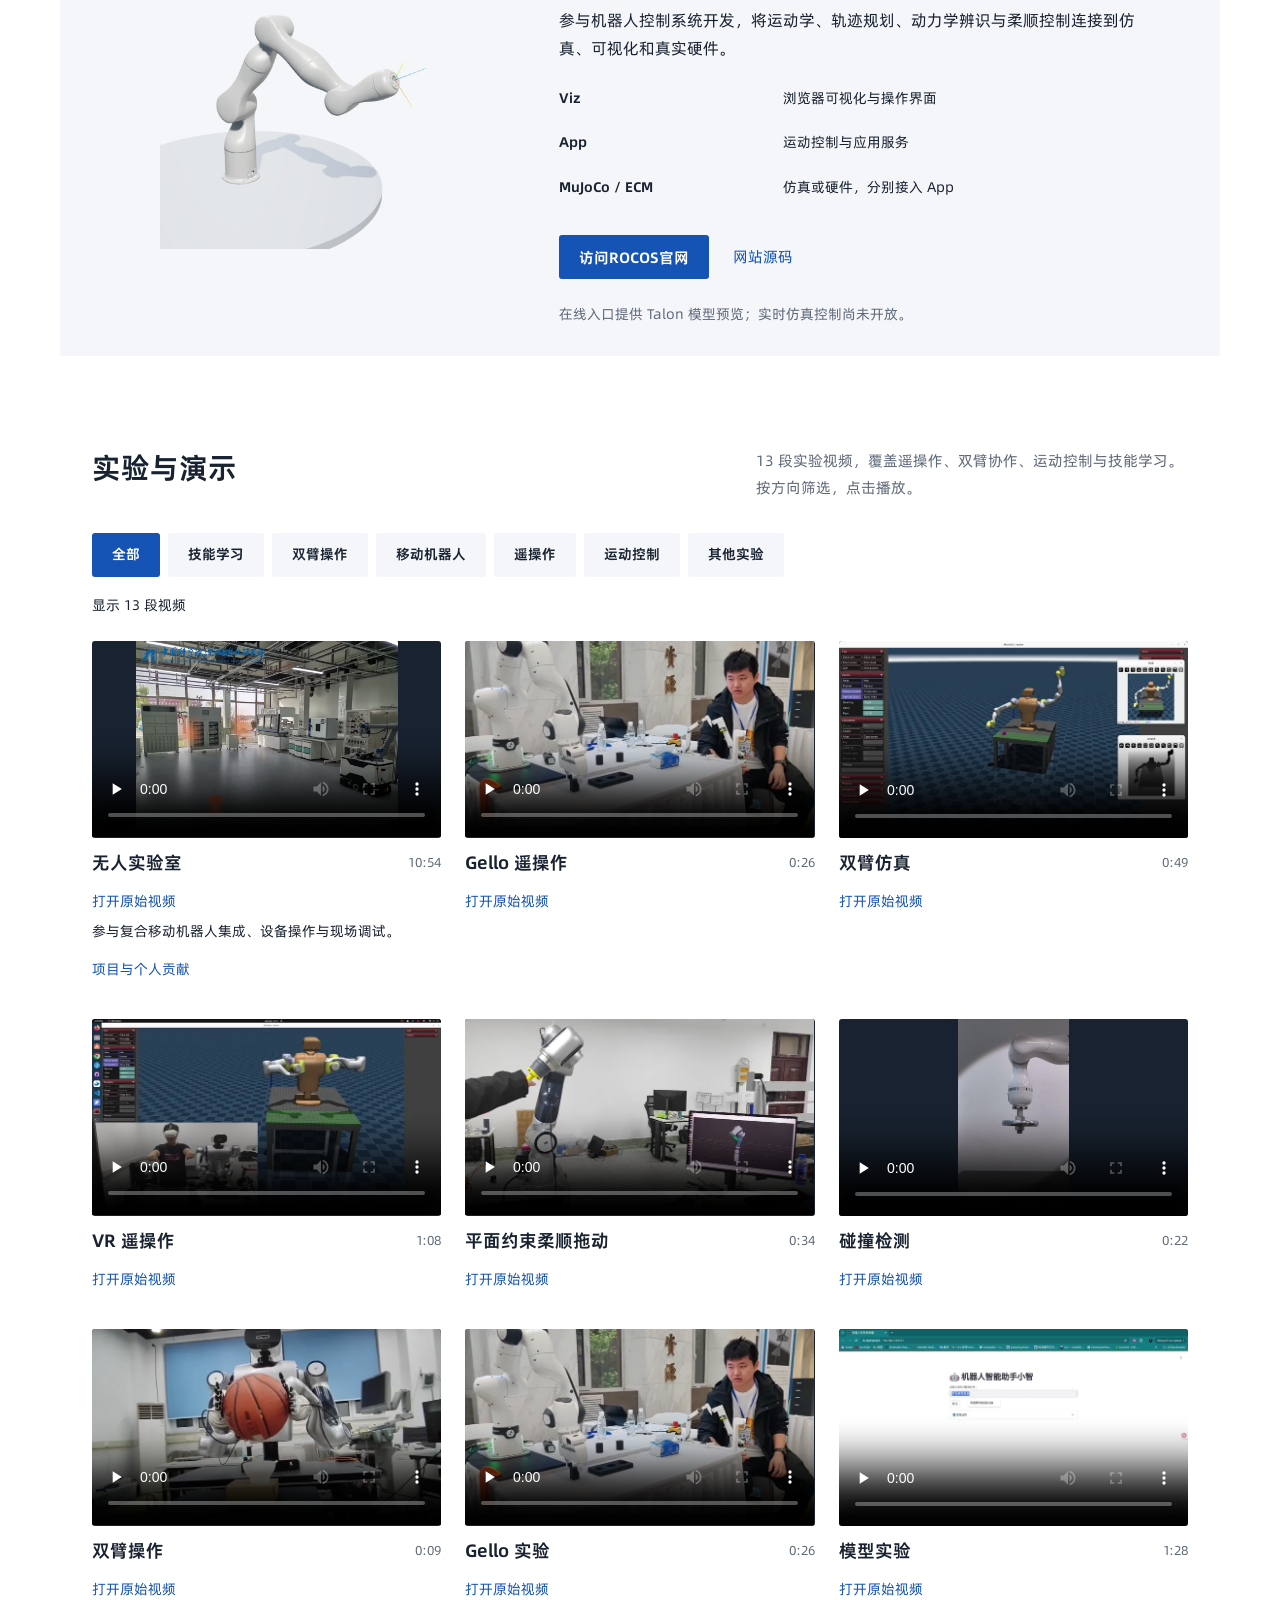
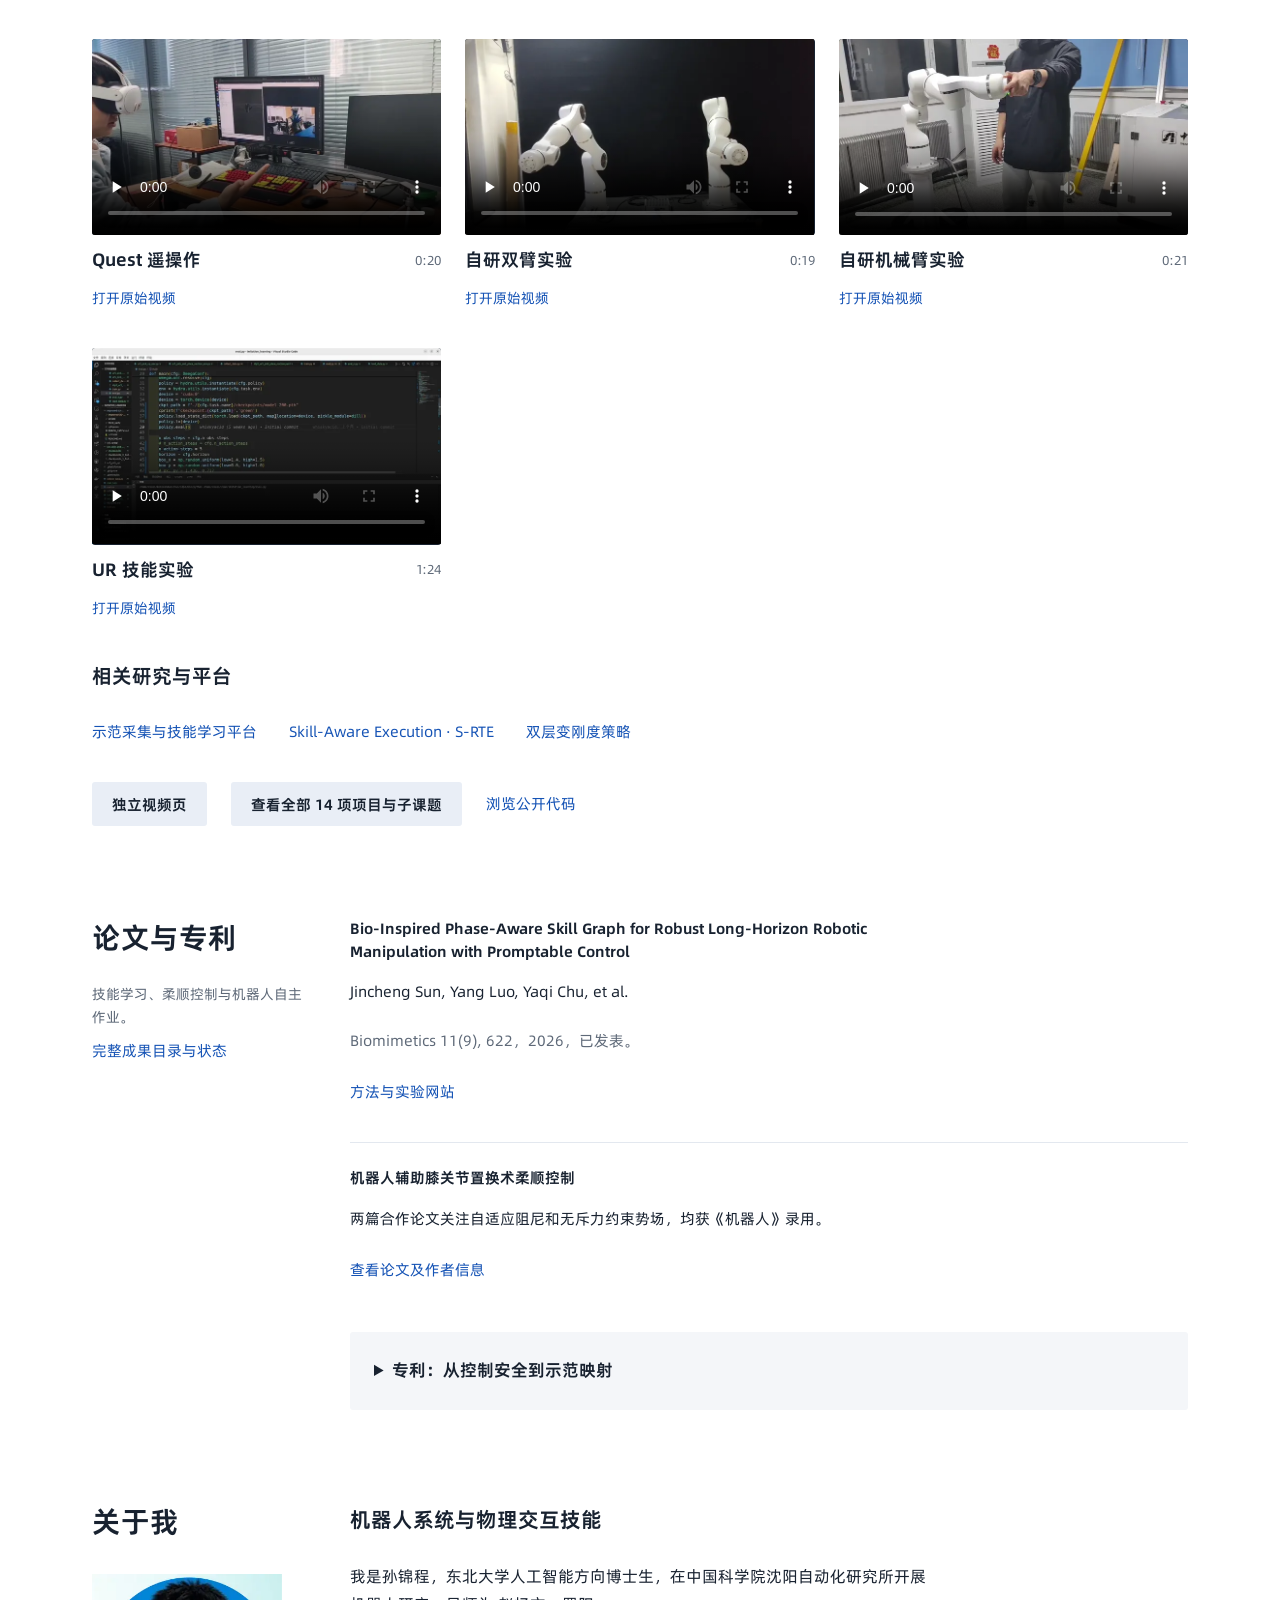
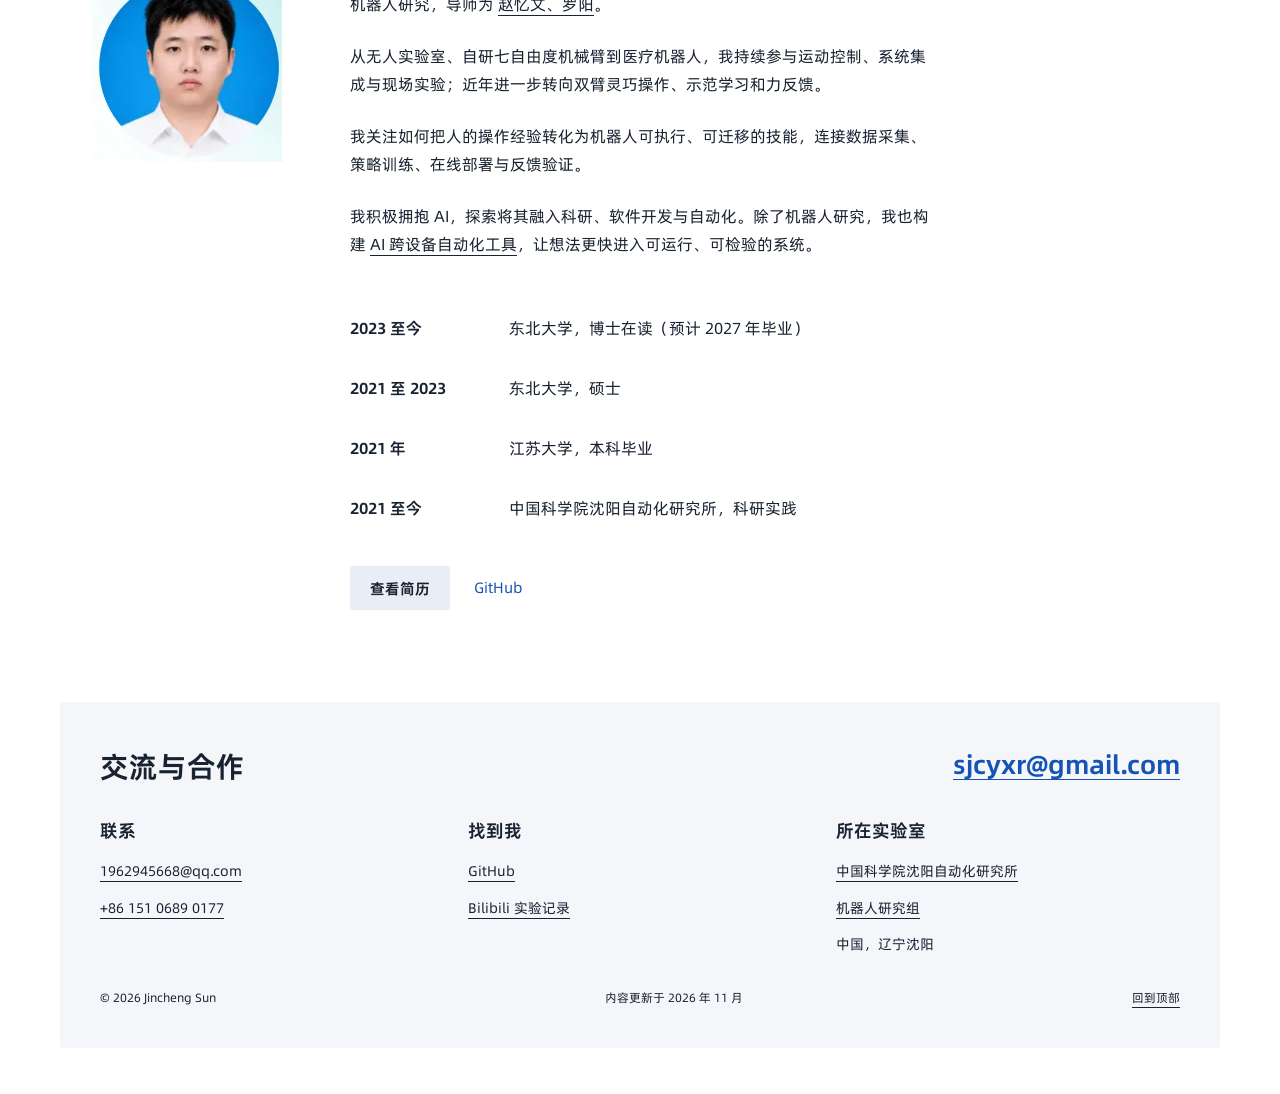
==== commit a917cdca: "Update personal CV to supplied blue-gray PDF" ====
--- a/index.html
+++ b/index.html
@@ -45,4 +45,4 @@
 <button aria-pressed="true" class="filter-btn active" data-filter="all" type="button">全部</button><button aria-pressed="false" class="filter-btn" data-filter="skill" type="button">技能学习</button><button aria-pressed="false" class="filter-btn" data-filter="dual" type="button">双臂操作</button><button aria-pressed="false" class="filter-btn" data-filter="mobile" type="button">移动机器人</button><button aria-pressed="false" class="filter-btn" data-filter="teleop" type="button">遥操作</button>
 <button aria-pressed="false" class="filter-btn" data-filter="control" type="button">运动控制</button><button aria-pressed="false" class="filter-btn" data-filter="other" type="button">其他实验</button></div><p aria-live="polite" class="video-count" id="filter-status">显示 13 段视频</p>
 <div class="projects-grid" id="projects-grid"><article class="project-card video-entry" data-category="mobile"><video aria-label="无人实验室" controls="" height="405" playsinline="" poster="assets/img/research/chemist.webp" preload="none" width="720"><source src="assets/videos/chemist.mp4" type="video/mp4"/><a href="assets/videos/chemist.mp4">直接打开视频</a></video><div class="video-meta"><h3>无人实验室</h3><span>10:54</span></div><a class="text-link" href="assets/videos/chemist.mp4">打开原始视频</a><p>参与复合移动机器人集成、设备操作与现场调试。</p><a class="text-link" href="projects.html#project-01">项目与个人贡献</a></article><article class="project-card video-entry" data-category="teleop"><video aria-label="Gello 遥操作" controls="" height="405" playsinline="" poster="assets/img/experiments/te_franka.webp" preload="none" width="720"><source src="assets/videos/te_franka.mp4" type="video/mp4"/><a href="assets/videos/te_franka.mp4">直接打开视频</a></video><div class="video-meta"><h3>Gello 遥操作</h3><span>0:26</span></div><a class="text-link" href="assets/videos/te_franka.mp4">打开原始视频</a></article><article class="project-card video-entry" data-category="dual"><video aria-label="双臂仿真" controls="" height="405" playsinline="" poster="assets/img/experiments/dual_sim.webp" preload="none" width="720"><source src="assets/videos/dual_sim.mp4" type="video/mp4"/><a href="assets/videos/dual_sim.mp4">直接打开视频</a></video><div class="video-meta"><h3>双臂仿真</h3><span>0:49</span></div><a class="text-link" href="assets/videos/dual_sim.mp4">打开原始视频</a></article><article class="project-card video-entry" data-category="teleop"><video aria-label="VR 遥操作" controls="" height="405" playsinline="" poster="assets/img/experiments/VRTeleoperation.webp" preload="none" width="720"><source src="assets/videos/VRTeleoperation.mp4" type="video/mp4"/><a href="assets/videos/VRTeleoperation.mp4">直接打开视频</a></video><div class="video-meta"><h3>VR 遥操作</h3><span>1:08</span></div><a class="text-link" href="assets/videos/VRTeleoperation.mp4">打开原始视频</a></article><article class="project-card video-entry" data-category="control"><video aria-label="平面约束柔顺拖动" controls="" height="405" playsinline="" poster="assets/img/experiments/Plane-Constrained%20Compliant%20Dragging.webp" preload="none" width="720"><source src="assets/videos/Plane-Constrained%20Compliant%20Dragging.mp4" type="video/mp4"/><a href="assets/videos/Plane-Constrained%20Compliant%20Dragging.mp4">直接打开视频</a></video><div class="video-meta"><h3>平面约束柔顺拖动</h3><span>0:34</span></div><a class="text-link" href="assets/videos/Plane-Constrained%20Compliant%20Dragging.mp4">打开原始视频</a></article><article class="project-card video-entry" data-category="control"><video aria-label="碰撞检测" controls="" height="405" playsinline="" poster="assets/img/experiments/collisiondetect.webp" preload="none" width="720"><source src="assets/videos/collisiondetect.mp4" type="video/mp4"/><a href="assets/videos/collisiondetect.mp4">直接打开视频</a></video><div class="video-meta"><h3>碰撞检测</h3><span>0:22</span></div><a class="text-link" href="assets/videos/collisiondetect.mp4">打开原始视频</a></article><article class="project-card video-entry" data-category="dual"><video aria-label="双臂操作" controls="" height="405" playsinline="" poster="assets/img/experiments/dual.webp" preload="none" width="720"><source src="assets/videos/dual.mp4" type="video/mp4"/><a href="assets/videos/dual.mp4">直接打开视频</a></video><div class="video-meta"><h3>双臂操作</h3><span>0:09</span></div><a class="text-link" href="assets/videos/dual.mp4">打开原始视频</a></article><article class="project-card video-entry" data-category="teleop"><video aria-label="Gello 实验" controls="" height="405" playsinline="" poster="assets/img/experiments/gello.webp" preload="none" width="720"><source src="assets/videos/gello.mp4" type="video/mp4"/><a href="assets/videos/gello.mp4">直接打开视频</a></video><div class="video-meta"><h3>Gello 实验</h3><span>0:26</span></div><a class="text-link" href="assets/videos/gello.mp4">打开原始视频</a></article><article class="project-card video-entry" data-category="other"><video aria-label="模型实验" controls="" height="405" playsinline="" poster="assets/img/experiments/model.webp" preload="none" width="720"><source src="assets/videos/model.mp4" type="video/mp4"/><a href="assets/videos/model.mp4">直接打开视频</a></video><div class="video-meta"><h3>模型实验</h3><span>1:28</span></div><a class="text-link" href="assets/videos/model.mp4">打开原始视频</a></article><article class="project-card video-entry" data-category="teleop"><video aria-label="Quest 遥操作" controls="" height="405" playsinline="" poster="assets/img/experiments/quest.webp" preload="none" width="720"><source src="assets/videos/quest.mp4" type="video/mp4"/><a href="assets/videos/quest.mp4">直接打开视频</a></video><div class="video-meta"><h3>Quest 遥操作</h3><span>0:20</span></div><a class="text-link" href="assets/videos/quest.mp4">打开原始视频</a></article><article class="project-card video-entry" data-category="dual"><video aria-label="自研双臂实验" controls="" height="405" playsinline="" poster="assets/img/experiments/selfdualarm.webp" preload="none" width="720"><source src="assets/videos/selfdualarm.mp4" type="video/mp4"/><a href="assets/videos/selfdualarm.mp4">直接打开视频</a></video><div class="video-meta"><h3>自研双臂实验</h3><span>0:19</span></div><a class="text-link" href="assets/videos/selfdualarm.mp4">打开原始视频</a></article><article class="project-card video-entry" data-category="control"><video aria-label="自研机械臂实验" controls="" height="405" playsinline="" poster="assets/img/experiments/selfqrm.webp" preload="none" width="720"><source src="assets/videos/selfqrm.mp4" type="video/mp4"/><a href="assets/videos/selfqrm.mp4">直接打开视频</a></video><div class="video-meta"><h3>自研机械臂实验</h3><span>0:21</span></div><a class="text-link" href="assets/videos/selfqrm.mp4">打开原始视频</a></article><article class="project-card video-entry" data-category="skill"><video aria-label="UR 技能实验" controls="" height="405" playsinline="" poster="assets/img/experiments/ur_skill.webp" preload="none" width="720"><source src="assets/videos/ur_skill.mp4" type="video/mp4"/><a href="assets/videos/ur_skill.mp4">直接打开视频</a></video><div class="video-meta"><h3>UR 技能实验</h3><span>1:24</span></div><a class="text-link" href="assets/videos/ur_skill.mp4">打开原始视频</a></article></div><div class="related-research"><h3>相关研究与平台</h3><p><a class="text-link" href="projects.html#project-10">示范采集与技能学习平台</a><a class="text-link" href="https://cheng9911.github.io/S-RTE/">Skill-Aware Execution · S-RTE</a><a class="text-link" href="research.html#variable-stiffness">双层变刚度策略</a></p></div><div class="actions"><a class="button" href="videos.html">独立视频页</a><a class="button" href="projects.html">查看全部 14 项项目与子课题</a><a class="text-link" href="projects.html#software">浏览公开代码</a></div></div></section>
-<section class="section publications-section" id="publications"><div class="container publication-layout"><div><h2>论文与专利</h2><p class="note">技能学习、柔顺控制与机器人自主作业。</p><a class="text-link" href="publications.html">完整成果目录与状态</a></div><div class="publication-list"><article class="paper"><p class="paper-title">Bio-Inspired Phase-Aware Skill Graph for Robust Long-Horizon Robotic Manipulation with Promptable Control</p><p>Jincheng Sun, Yang Luo, Yaqi Chu, et al.</p><p class="note">Biomimetics 11(9), 622，2026，已发表。</p><a class="text-link" href="https://cheng9911.github.io/PhaseAct-Website/">方法与实验网站</a></article><article class="paper"><p class="paper-title">机器人辅助膝关节置换术柔顺控制</p><p>两篇合作论文关注自适应阻尼和无斥力约束势场，均获《机器人》录用。</p><a class="text-link" href="publications.html#papers">查看论文及作者信息</a></article><details class="patent"><summary>专利：从控制安全到示范映射</summary><div class="patent-body"><p>10 项专利记录，覆盖轨迹边界、柔顺操作、遥操作和手部重定向；授权与申请状态分别列示。</p><a class="text-link" href="publications.html#patents">查看专利目录</a></div></details></div></div></section><section class="section about-section" id="about"><div class="container about-grid"><div><h2>关于我</h2><figure class="portrait"><img alt="Jincheng Sun 个人照片" height="354" loading="lazy" src="assets/img/portrait.png" width="357"/></figure></div><div class="about-copy"><p class="about-lead">机器人系统与物理交互技能</p><p>我是孙锦程，东北大学人工智能方向博士生，在中国科学院沈阳自动化研究所开展机器人研究，导师为 <a href="http://rocos-sia.cn/">赵忆文、罗阳</a>。</p><p>从无人实验室、自研七自由度机械臂到医疗机器人，我持续参与运动控制、系统集成与现场实验；近年进一步转向双臂灵巧操作、示范学习和力反馈。</p><p>我关注如何把人的操作经验转化为机器人可执行、可迁移的技能，连接数据采集、策略训练、在线部署与反馈验证。</p><p>我积极拥抱 AI，探索将其融入科研、软件开发与自动化。除了机器人研究，我也构建 <a href="https://github.com/cheng9911/openclaw-remote-desktop">AI 跨设备自动化工具</a>，让想法更快进入可运行、可检验的系统。</p><dl class="education"><div><dt>2023 至今</dt><dd>东北大学，博士在读（预计 2027 年毕业）</dd></div><div><dt>2021 至 2023</dt><dd>东北大学，硕士</dd></div><div><dt>2021 年</dt><dd>江苏大学，本科毕业</dd></div><div><dt>2021 至今</dt><dd>中国科学院沈阳自动化研究所，科研实践</dd></div></dl><div class="actions"><a class="button" href="https://drive.google.com/file/d/1iHBNV2UkH5LkhAP-1hYRZ2Ez_BQ6g4S7/view?usp=sharing">查看简历</a><a class="text-link" href="https://github.com/cheng9911">GitHub</a></div></div></div></section></main><footer class="section contact-section" id="contact"><div class="container"><div class="contact-top"><h2>交流与合作</h2><a class="contact-email" href="mailto:sjcyxr@gmail.com">sjcyxr@gmail.com</a></div><div class="contact-columns"><div><h3>联系</h3><a href="mailto:1962945668@qq.com">1962945668@qq.com</a><a href="tel:+8615106890177">+86 151 0689 0177</a></div><div><h3>找到我</h3><a href="https://github.com/cheng9911">GitHub</a><a href="https://space.bilibili.com/623528115">Bilibili 实验记录</a></div><div><h3>所在实验室</h3><a href="https://sia.cas.cn/gkjj/dlwz/">中国科学院沈阳自动化研究所</a><a href="http://rocos-sia.cn/">机器人研究组</a><span>中国，辽宁沈阳</span></div></div><div class="colophon"><span>© 2026 Jincheng Sun</span><span>内容更新于 2026 年 11 月</span><a href="#home">回到顶部</a></div></div></footer></body></html>
+<section class="section publications-section" id="publications"><div class="container publication-layout"><div><h2>论文与专利</h2><p class="note">技能学习、柔顺控制与机器人自主作业。</p><a class="text-link" href="publications.html">完整成果目录与状态</a></div><div class="publication-list"><article class="paper"><p class="paper-title">Bio-Inspired Phase-Aware Skill Graph for Robust Long-Horizon Robotic Manipulation with Promptable Control</p><p>Jincheng Sun, Yang Luo, Yaqi Chu, et al.</p><p class="note">Biomimetics 11(9), 622，2026，已发表。</p><a class="text-link" href="https://cheng9911.github.io/PhaseAct-Website/">方法与实验网站</a></article><article class="paper"><p class="paper-title">机器人辅助膝关节置换术柔顺控制</p><p>两篇合作论文关注自适应阻尼和无斥力约束势场，均获《机器人》录用。</p><a class="text-link" href="publications.html#papers">查看论文及作者信息</a></article><details class="patent"><summary>专利：从控制安全到示范映射</summary><div class="patent-body"><p>10 项专利记录，覆盖轨迹边界、柔顺操作、遥操作和手部重定向；授权与申请状态分别列示。</p><a class="text-link" href="publications.html#patents">查看专利目录</a></div></details></div></div></section><section class="section about-section" id="about"><div class="container about-grid"><div><h2>关于我</h2><figure class="portrait"><img alt="Jincheng Sun 个人照片" height="354" loading="lazy" src="assets/img/portrait.png" width="357"/></figure></div><div class="about-copy"><p class="about-lead">机器人系统与物理交互技能</p><p>我是孙锦程，东北大学人工智能方向博士生，在中国科学院沈阳自动化研究所开展机器人研究，导师为 <a href="http://rocos-sia.cn/">赵忆文、罗阳</a>。</p><p>从无人实验室、自研七自由度机械臂到医疗机器人，我持续参与运动控制、系统集成与现场实验；近年进一步转向双臂灵巧操作、示范学习和力反馈。</p><p>我关注如何把人的操作经验转化为机器人可执行、可迁移的技能，连接数据采集、策略训练、在线部署与反馈验证。</p><p>我积极拥抱 AI，探索将其融入科研、软件开发与自动化。除了机器人研究，我也构建 <a href="https://github.com/cheng9911/openclaw-remote-desktop">AI 跨设备自动化工具</a>，让想法更快进入可运行、可检验的系统。</p><dl class="education"><div><dt>2023 至今</dt><dd>东北大学，博士在读（预计 2027 年毕业）</dd></div><div><dt>2021 至 2023</dt><dd>东北大学，硕士</dd></div><div><dt>2021 年</dt><dd>江苏大学，本科毕业</dd></div><div><dt>2021 至今</dt><dd>中国科学院沈阳自动化研究所，科研实践</dd></div></dl><div class="actions"><a class="button" href="assets/docs/Jincheng-Sun-CV.pdf">查看简历</a><a class="text-link" href="https://github.com/cheng9911">GitHub</a></div></div></div></section></main><footer class="section contact-section" id="contact"><div class="container"><div class="contact-top"><h2>交流与合作</h2><a class="contact-email" href="mailto:sjcyxr@gmail.com">sjcyxr@gmail.com</a></div><div class="contact-columns"><div><h3>联系</h3><a href="mailto:1962945668@qq.com">1962945668@qq.com</a><a href="tel:+8615106890177">+86 151 0689 0177</a></div><div><h3>找到我</h3><a href="https://github.com/cheng9911">GitHub</a><a href="https://space.bilibili.com/623528115">Bilibili 实验记录</a></div><div><h3>所在实验室</h3><a href="https://sia.cas.cn/gkjj/dlwz/">中国科学院沈阳自动化研究所</a><a href="http://rocos-sia.cn/">机器人研究组</a><span>中国，辽宁沈阳</span></div></div><div class="colophon"><span>© 2026 Jincheng Sun</span><span>内容更新于 2026 年 11 月</span><a href="#home">回到顶部</a></div></div></footer></body></html>
--- a/academic.css
+++ b/academic.css
@@ -1,13 +1,15 @@
-/* C preview: approved personal academic direction. User-selected visual conventions. */
-:root { --color-paper:#fffefa; --color-sheet:#fffefa; --color-paper-2:#f3f5ef; --color-paper-3:#e9eee6; --color-ink:#242d28; --color-muted:#667168; --color-accent:#38644c; --color-accent-2:#264a36; --color-focus:#38644c; --container:1160px; --gutter:32px; --gap-columns:48px; --text-md:16px; --text-title:21px; --text-section:30px; --text-display:48px; }
+/* Academic editorial direction. Page content remains unchanged. */
+@font-face { font-family:'Alibaba PuHuiTi'; src:url('assets/fonts/AlibabaPuHuiTi-Regular.woff2') format('woff2'); font-style:normal; font-weight:100 500; font-display:swap; }
+@font-face { font-family:'Alibaba PuHuiTi'; src:url('assets/fonts/AlibabaPuHuiTi-Bold.woff2') format('woff2'); font-style:normal; font-weight:600 900; font-display:swap; }
+:root { --color-paper:#ffffff; --color-sheet:#ffffff; --color-paper-2:#f4f6f9; --color-paper-3:#e9eef6; --color-ink:#182230; --color-muted:#5e6978; --color-accent:#1553b5; --color-accent-2:#103d85; --color-focus:#1553b5; --font-display:"Alibaba PuHuiTi","Microsoft YaHei",sans-serif; --font-body:var(--font-display); --container:1160px; --gutter:32px; --gap-columns:48px; --text-md:16px; --text-title:21px; --text-section:30px; --text-display:48px; }
 body { line-height:1.8; }
-h1,h2,h3 { letter-spacing:0; font-family:Georgia,'Noto Serif CJK SC','Songti SC',serif; line-height:1.4; }
+h1,h2,h3 { letter-spacing:0; font-family:var(--font-display); line-height:1.4; }
 .container { width:100%; }
 .section { padding-block:52px; }
 .site-header { background:var(--color-paper); color:var(--color-ink); }
 .navigation { min-height:94px; }
 .wordmark { font-size:19px; }
-.wordmark-suffix { font-family:Georgia,serif; margin-left:8px; }
+.wordmark-suffix { font-family:var(--font-body); margin-left:8px; }
 .nav-links { gap:26px; }
 .nav-links a { font-size:15px; }
 .site-header a:hover { color:var(--color-accent); }
@@ -42,7 +44,7 @@
 .section-heading { align-items:start; margin-bottom:28px; }
 .section-heading>p { max-width:48ch; color:var(--color-muted); font-size:15px; }
 .research-timeline { display:grid; grid-template-columns:repeat(3,minmax(0,1fr)); gap:34px; position:relative; padding-top:28px; margin-top:28px; }
-.research-timeline::before { content:''; height:2px; background:#b9c9bb; position:absolute; top:4px; left:0; right:0; }
+.research-timeline::before { content:''; height:2px; background:#c7d5ea; position:absolute; top:4px; left:0; right:0; }
 .research-timeline article { position:relative; }
 .timeline-dot { position:absolute; top:-30px; left:0; width:14px; height:14px; border-radius:50%; background:var(--color-accent); }
 .research-timeline h3 { font-size:21px; }
@@ -96,3 +98,47 @@
 @media(max-width:640px) { :root { --gutter:22px; --text-section:27px; } .navigation { min-height:76px; } .wordmark { font-size:18px; } .hero { padding-top:24px; } .profile-intro { grid-template-columns:100px minmax(0,1fr); gap:20px; align-items:start; } .profile-photo img { width:100px;height:125px;border-radius:36px 36px 12px 12px; } .hero h1 { font-size:30px; } .hero h1 span { font-size:21px; } .profile-role { font-size:15px; } .profile-copy { display:contents; } .profile-copy h1,.profile-role { grid-column:2; } .profile-photo { grid-row:1/3; } .profile-role { margin-top:-14px; } .hero .lead,.profile-affiliation,.hero .actions { grid-column:1/-1; margin-top:0; } .hero .lead { font-size:17px; } .profile-affiliation { font-size:14px; } .research-interests { margin-top:24px;gap:10px 20px;font-size:14px;padding:14px 0; } .research-interests>span { flex-basis:100%; } .section { padding-block:34px; } .feature { padding-top:20px; } .featured-image { border-radius:8px; } .section-heading p { margin-top:14px; } .research-timeline { grid-template-columns:1fr; padding:0 0 0 24px; gap:32px; } .research-timeline::before { top:5px;bottom:0;left:4px;width:2px;height:auto;right:auto; } .timeline-dot { left:-25px;top:7px;width:12px;height:12px; } .research-timeline h3 { font-size:21px; } .systems-grid,.publication-layout,.about-grid { grid-template-columns:1fr; } .systems-grid { padding:22px;gap:20px; } .robot-visual img { height:220px; } .systems-copy h2 { font-size:32px; } .projects-grid { grid-template-columns:1fr;gap:28px; } .video-meta h3 { font-size:20px; } .contact-section>.container { border-radius:0; padding:28px 22px; } .contact-top h2 { font-size:27px; } .contact-email { font-size:22px; } .contact-columns { grid-template-columns:1fr;gap:24px; } .archive-intro h1 { font-size:36px; } .archive-intro .lead { font-size:19px; } }
 
 .profile-photo img,.portrait img { height:auto; aspect-ratio:357/354; object-fit:contain; object-position:center; border-radius:0; }
+
+/* Editorial hierarchy: biography first, compact illustrated research articles. */
+body { line-height:1.75; }
+.navigation { min-height:86px; }
+.nav-links a { font-weight:500; }
+.hero { padding-top:46px; }
+.profile-intro { grid-template-columns:minmax(0,1fr) 240px; gap:72px; align-items:center; }
+.profile-copy { grid-column:1; grid-row:1; }
+.profile-photo { grid-column:2; grid-row:1; }
+.profile-photo img { width:240px; }
+.hero h1 { font-size:46px; font-weight:700; }
+.hero h1 span { display:block; font-size:30px; font-weight:400; margin:4px 0 0; }
+.profile-role { font-size:18px; font-weight:500; }
+.hero .lead { max-width:42ch; margin-top:22px; }
+.research-interests { margin-top:32px; padding:20px 0; border-top:1px solid #e3e8ef; border-bottom:1px solid #e3e8ef; }
+.button,button.filter-btn { border-radius:3px; }
+.section { padding-block:46px; }
+h2 { font-size:29px; font-weight:700; }
+h3 { font-weight:600; }
+#phaseact>.container { display:grid; grid-template-columns:minmax(0,5fr) minmax(0,6fr); gap:36px; align-items:center; }
+.featured-image { border-radius:3px; }
+.feature-grid { margin-top:0; }
+.feature-copy h2 { font-size:27px; }
+.project-name { font-size:19px; font-weight:600; }
+.feature-copy>p { font-size:16px; }
+.feature-copy .actions { gap:18px; }
+.feature-copy .button { padding:10px 16px; }
+.section-heading { margin-bottom:32px; }
+.research-timeline h3 { font-size:20px; }
+.research-timeline .route-focus { color:var(--color-ink); }
+.systems-grid { border-radius:3px; padding:30px; }
+.robot-visual img { height:280px; }
+.video-entry video { border-radius:3px; }
+.video-meta h3 { font-size:18px; font-weight:600; }
+.publication-layout,.about-grid { grid-template-columns:210px minmax(0,1fr); }
+.paper { padding-block:0 28px; }
+.paper+.paper { padding-top:24px; border-top:1px solid #e3e8ef; }
+.paper-title { font-size:19px; }
+.patent,.experience,.bibliography .paper,.exploration-list article { border-radius:3px; }
+.contact-section>.container { background:var(--color-paper-2); border-radius:3px; }
+.contact-top h2 { font-size:29px; }
+.contact-email { font-size:26px; }
+@media(max-width:1000px) { .profile-intro { grid-template-columns:minmax(0,1fr) 180px; gap:32px; } .profile-photo img { width:180px; } .hero h1 { font-size:38px; } .hero h1 span { font-size:27px; } #phaseact>.container { gap:28px; } .feature-copy .actions { gap:12px; } .feature-copy .button { font-size:14px; } .systems-copy { order:0; } }
+@media(max-width:640px) { .navigation { min-height:76px; } .hero { padding-top:22px; } .profile-intro { grid-template-columns:minmax(0,1fr) 96px; gap:20px; align-items:start; } .profile-copy { display:contents; } .profile-photo { grid-column:2; grid-row:1/3; } .profile-photo img { width:96px; } .profile-copy h1,.profile-role { grid-column:1; } .hero h1 { font-size:32px; } .hero h1 span { font-size:22px; } .profile-role { font-size:15px; margin-top:-12px; } .hero .lead { margin-top:0; max-width:none; } .hero .actions { gap:12px; } .research-interests { margin-top:28px; } #phaseact>.container { grid-template-columns:1fr; gap:22px; } .section { padding-block:34px; } .section-heading h2 { font-size:27px; } .publication-layout,.about-grid { grid-template-columns:1fr; } .contact-section>.container { border-radius:0; } .contact-email { font-size:22px; } }
